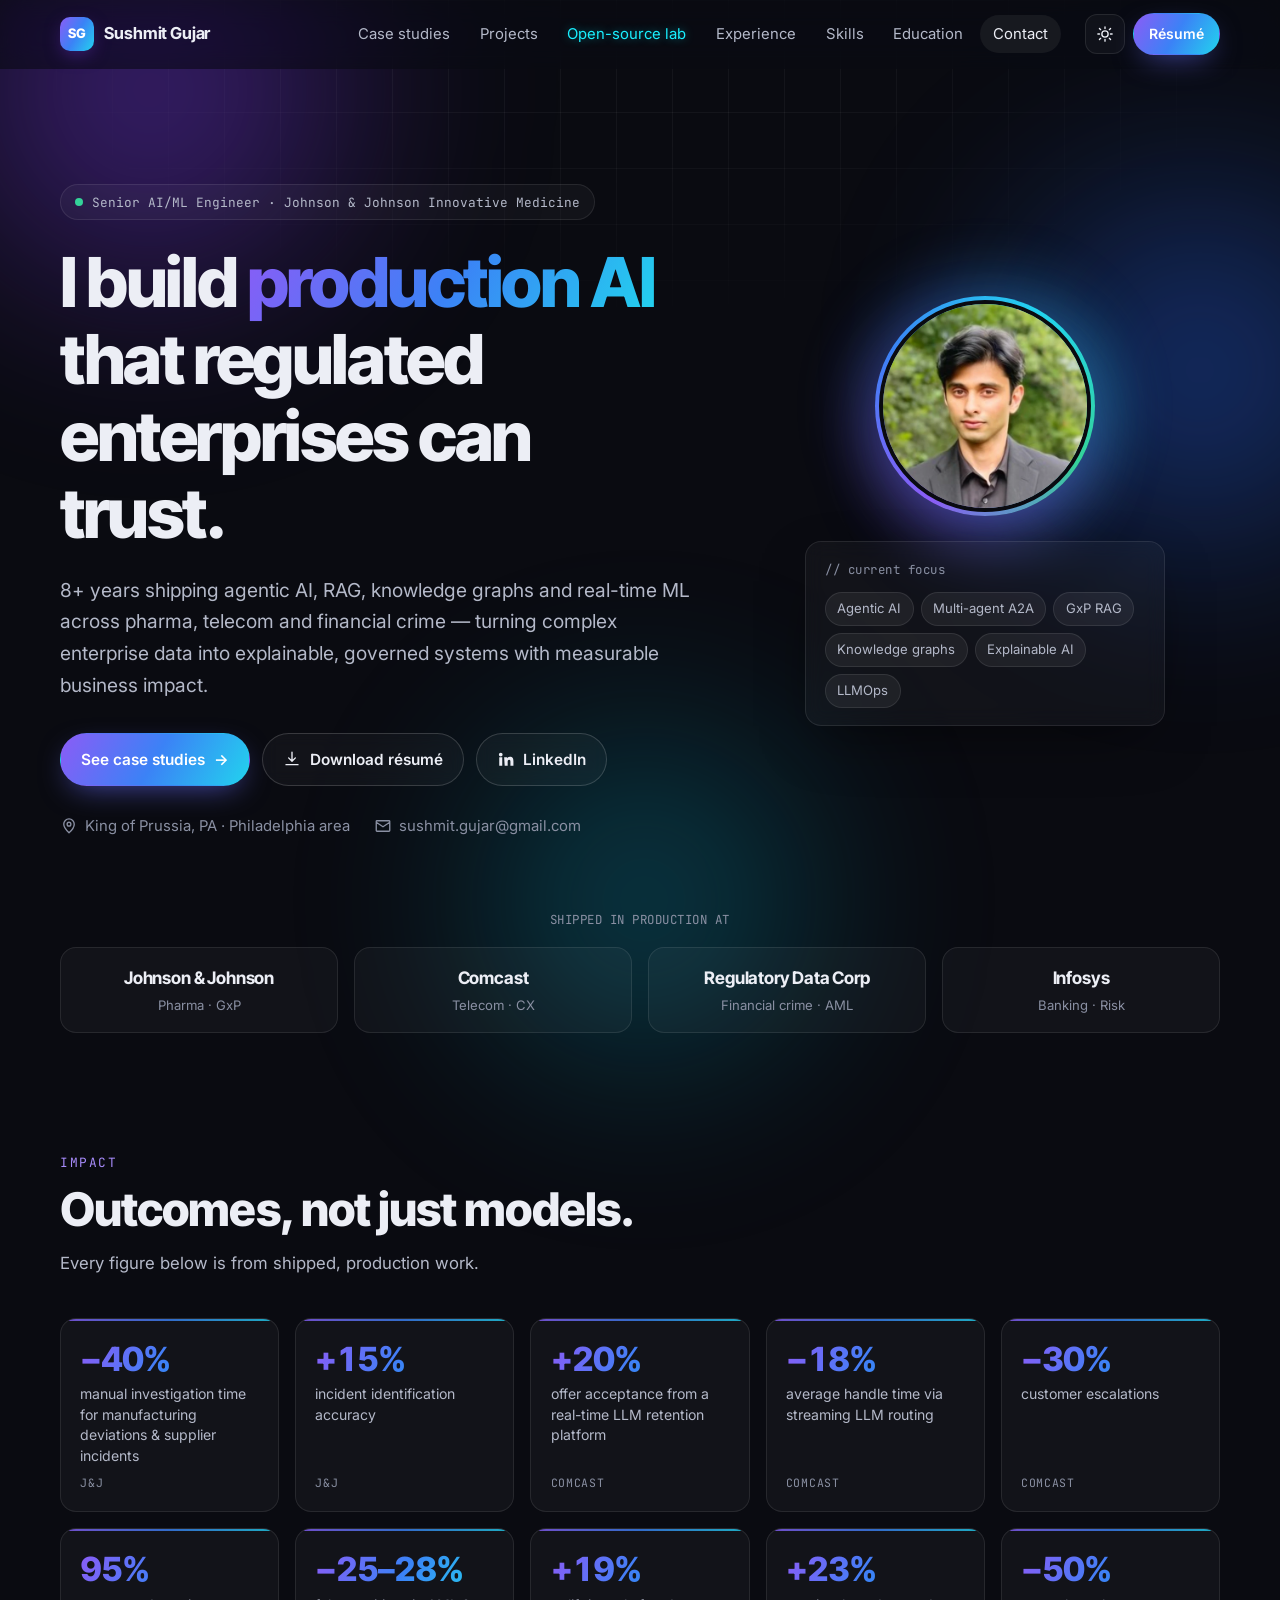
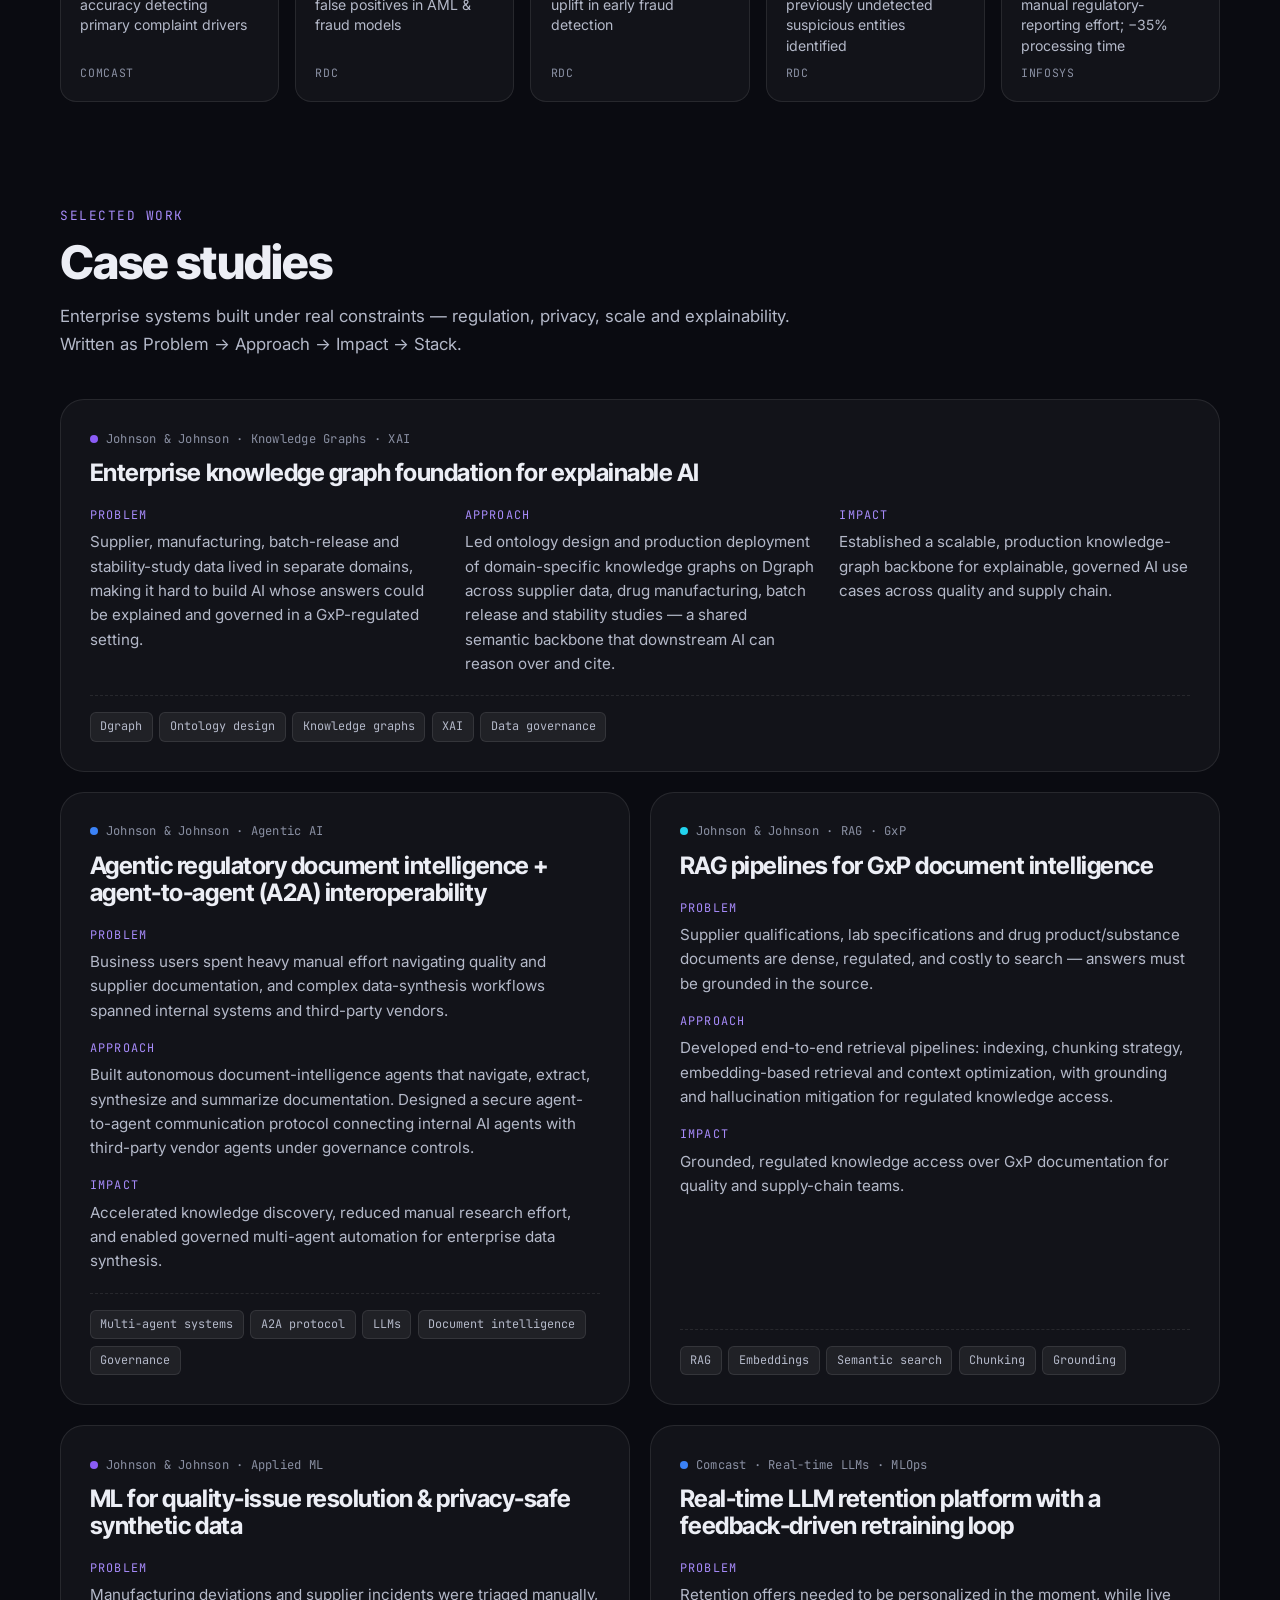
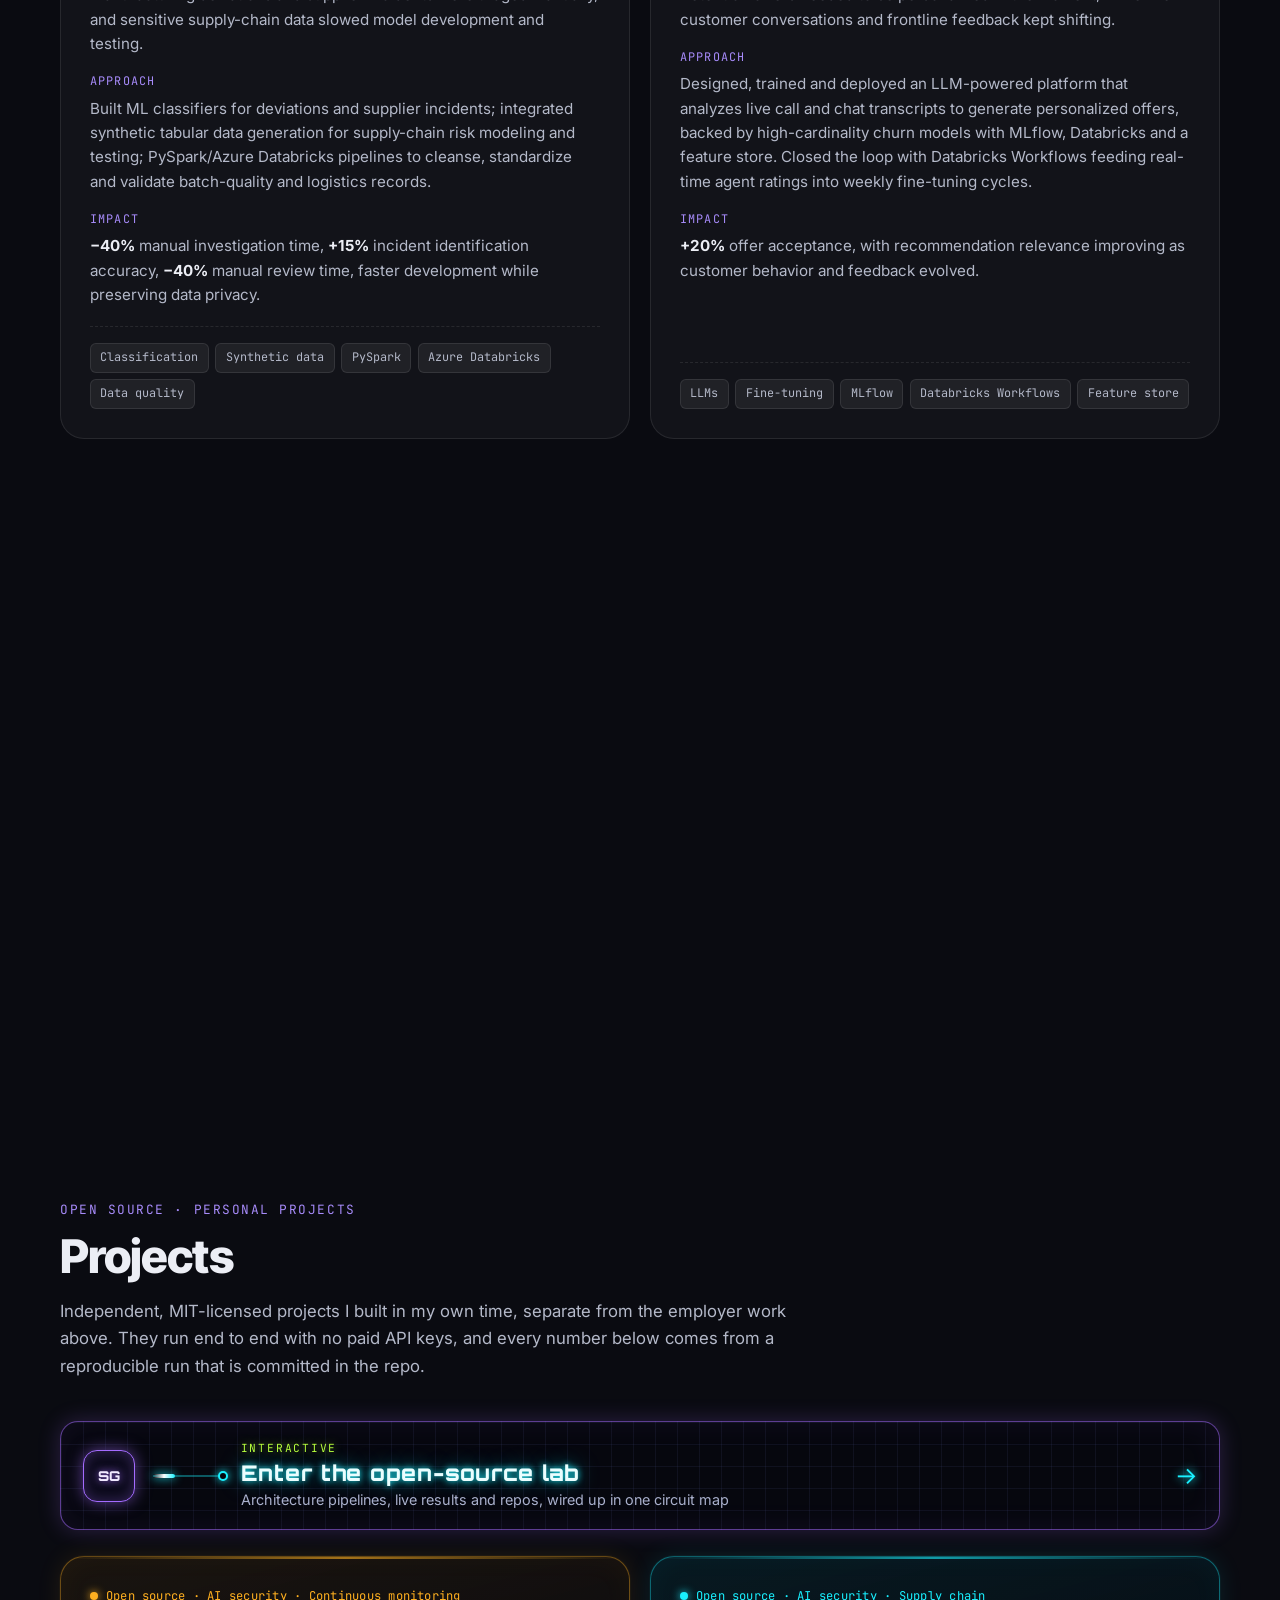
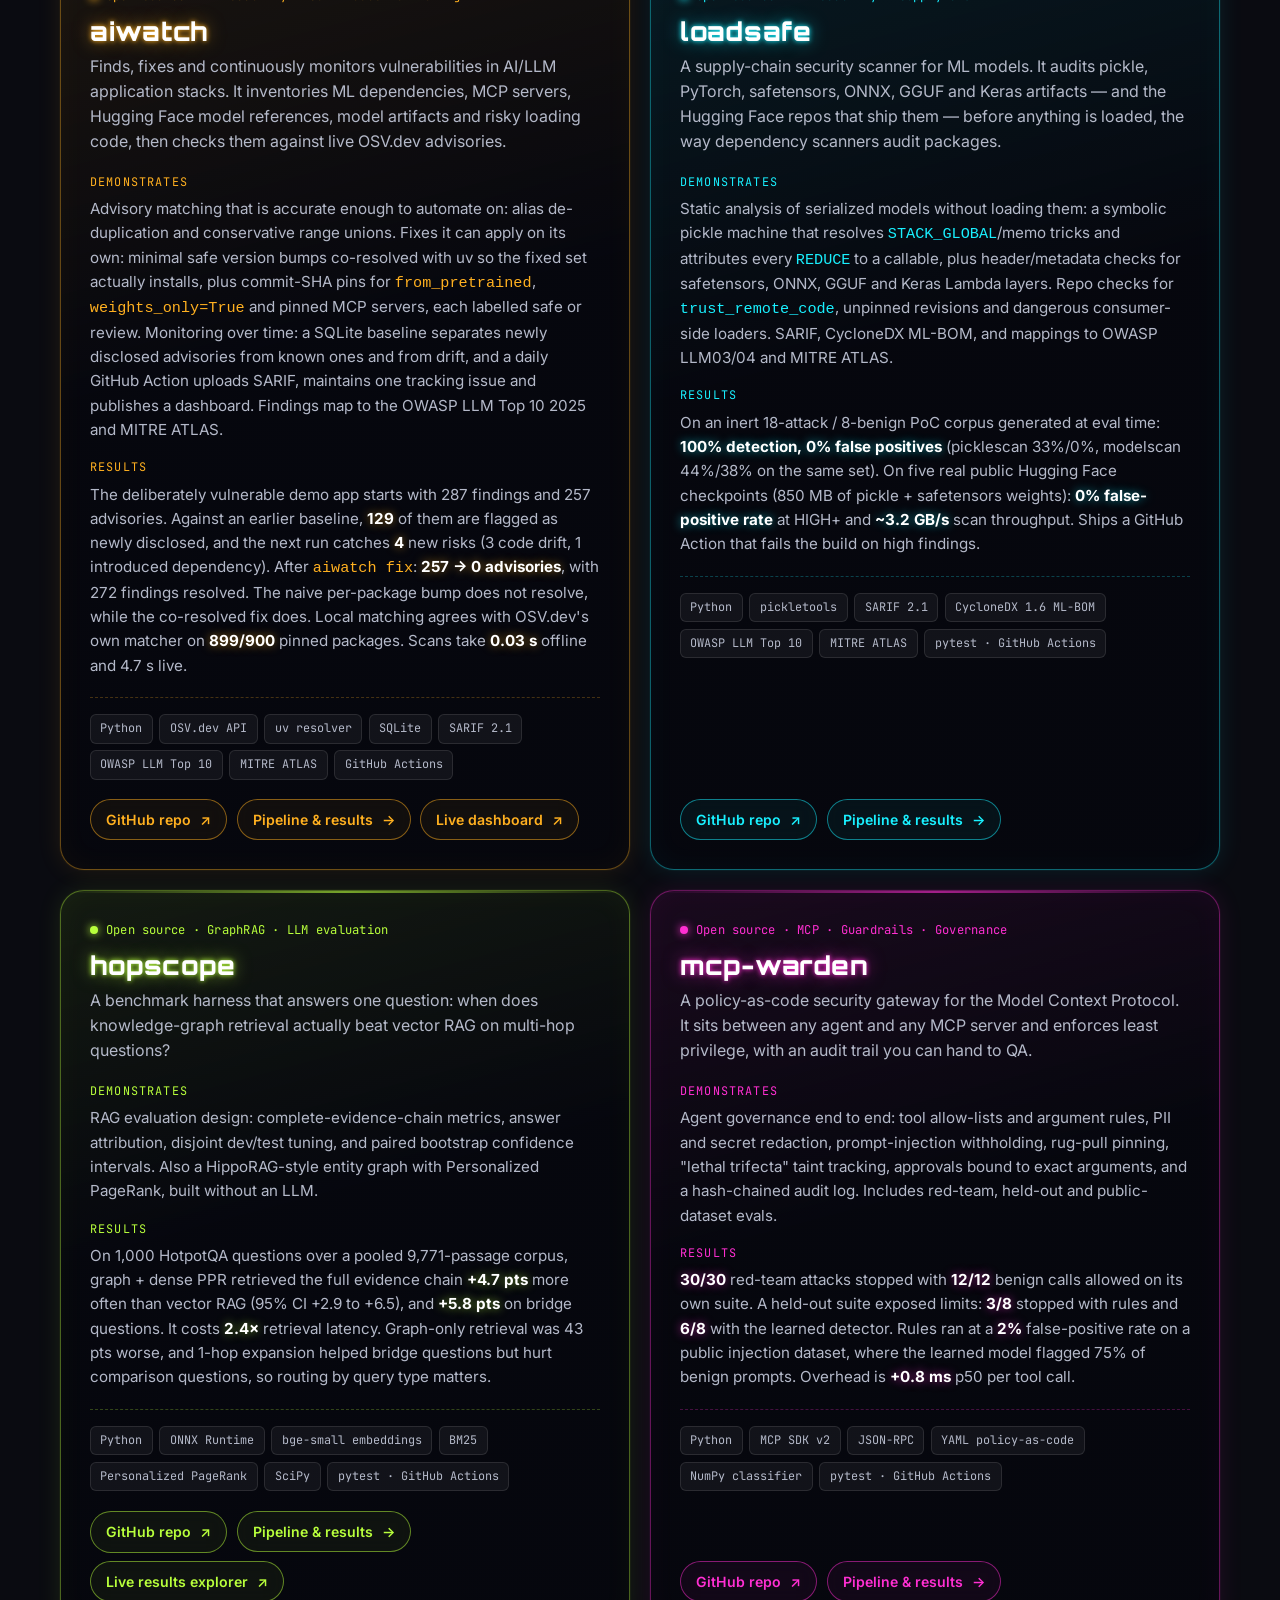
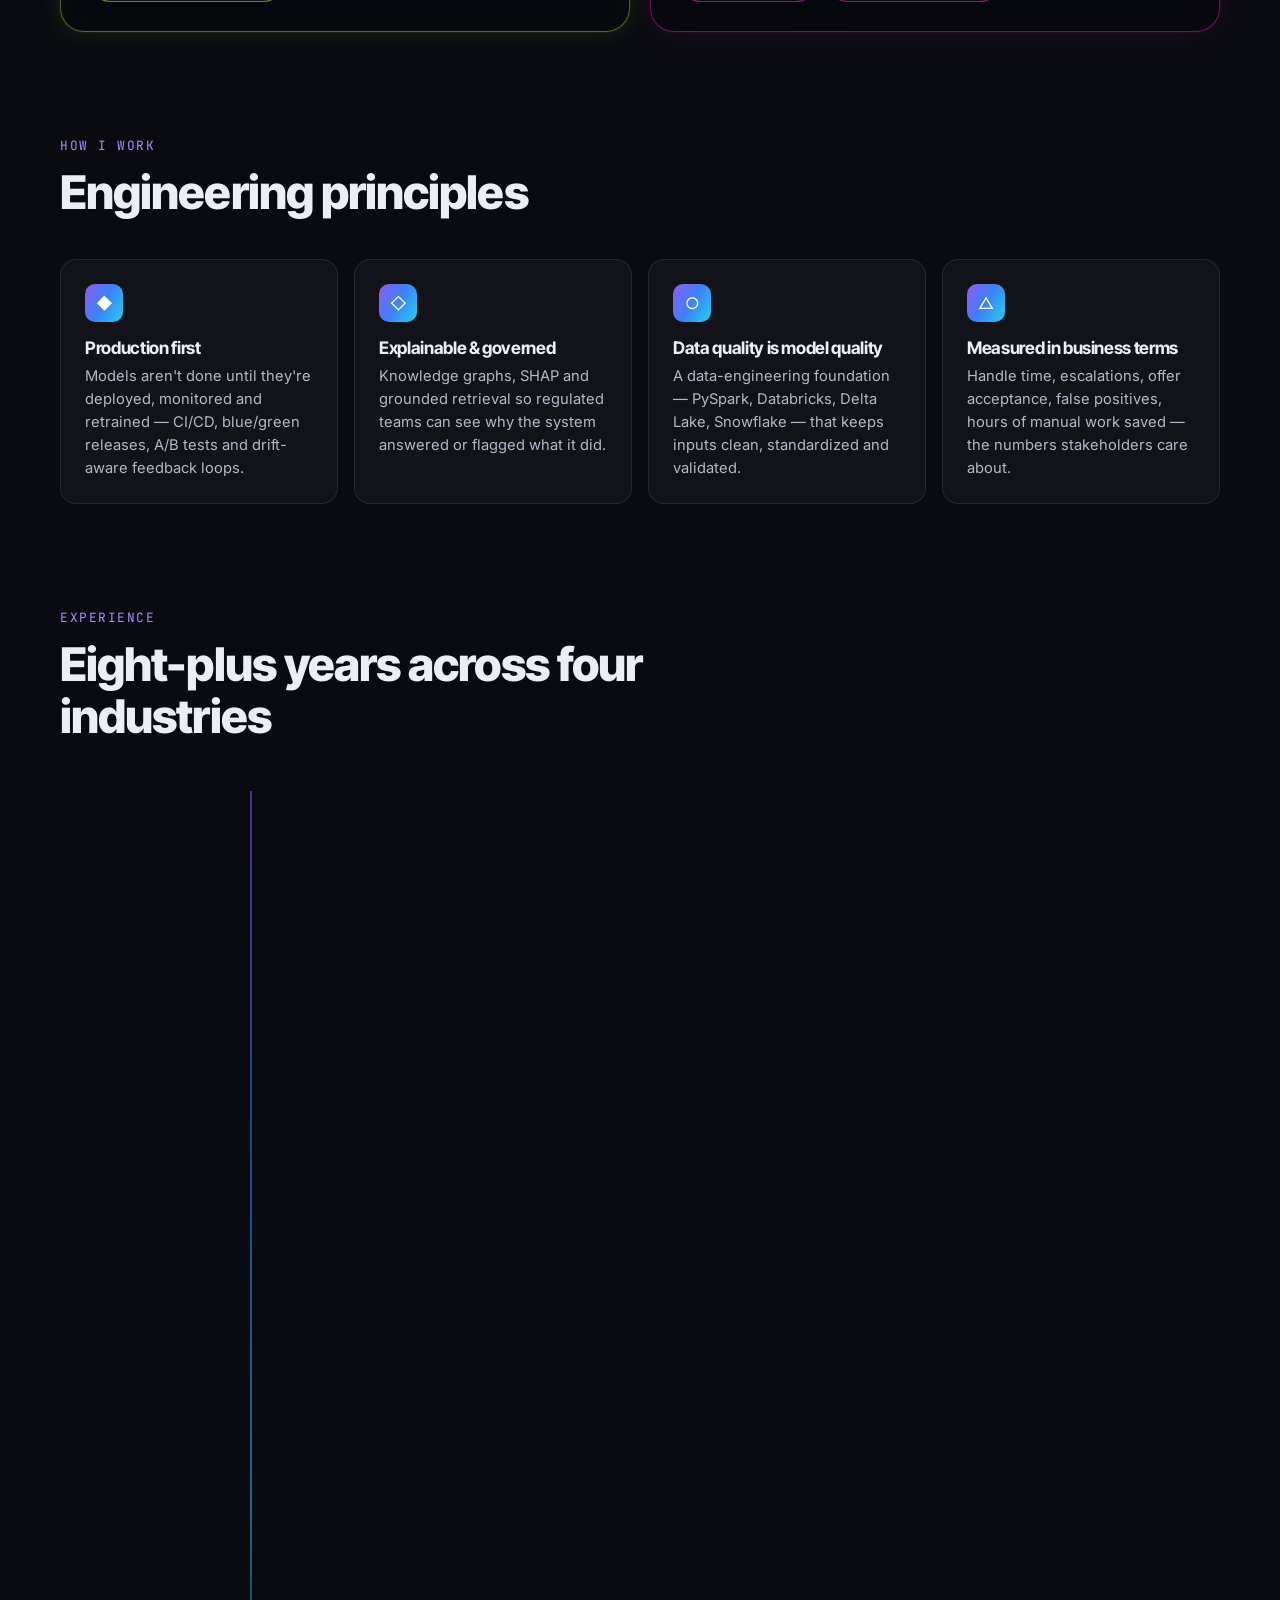
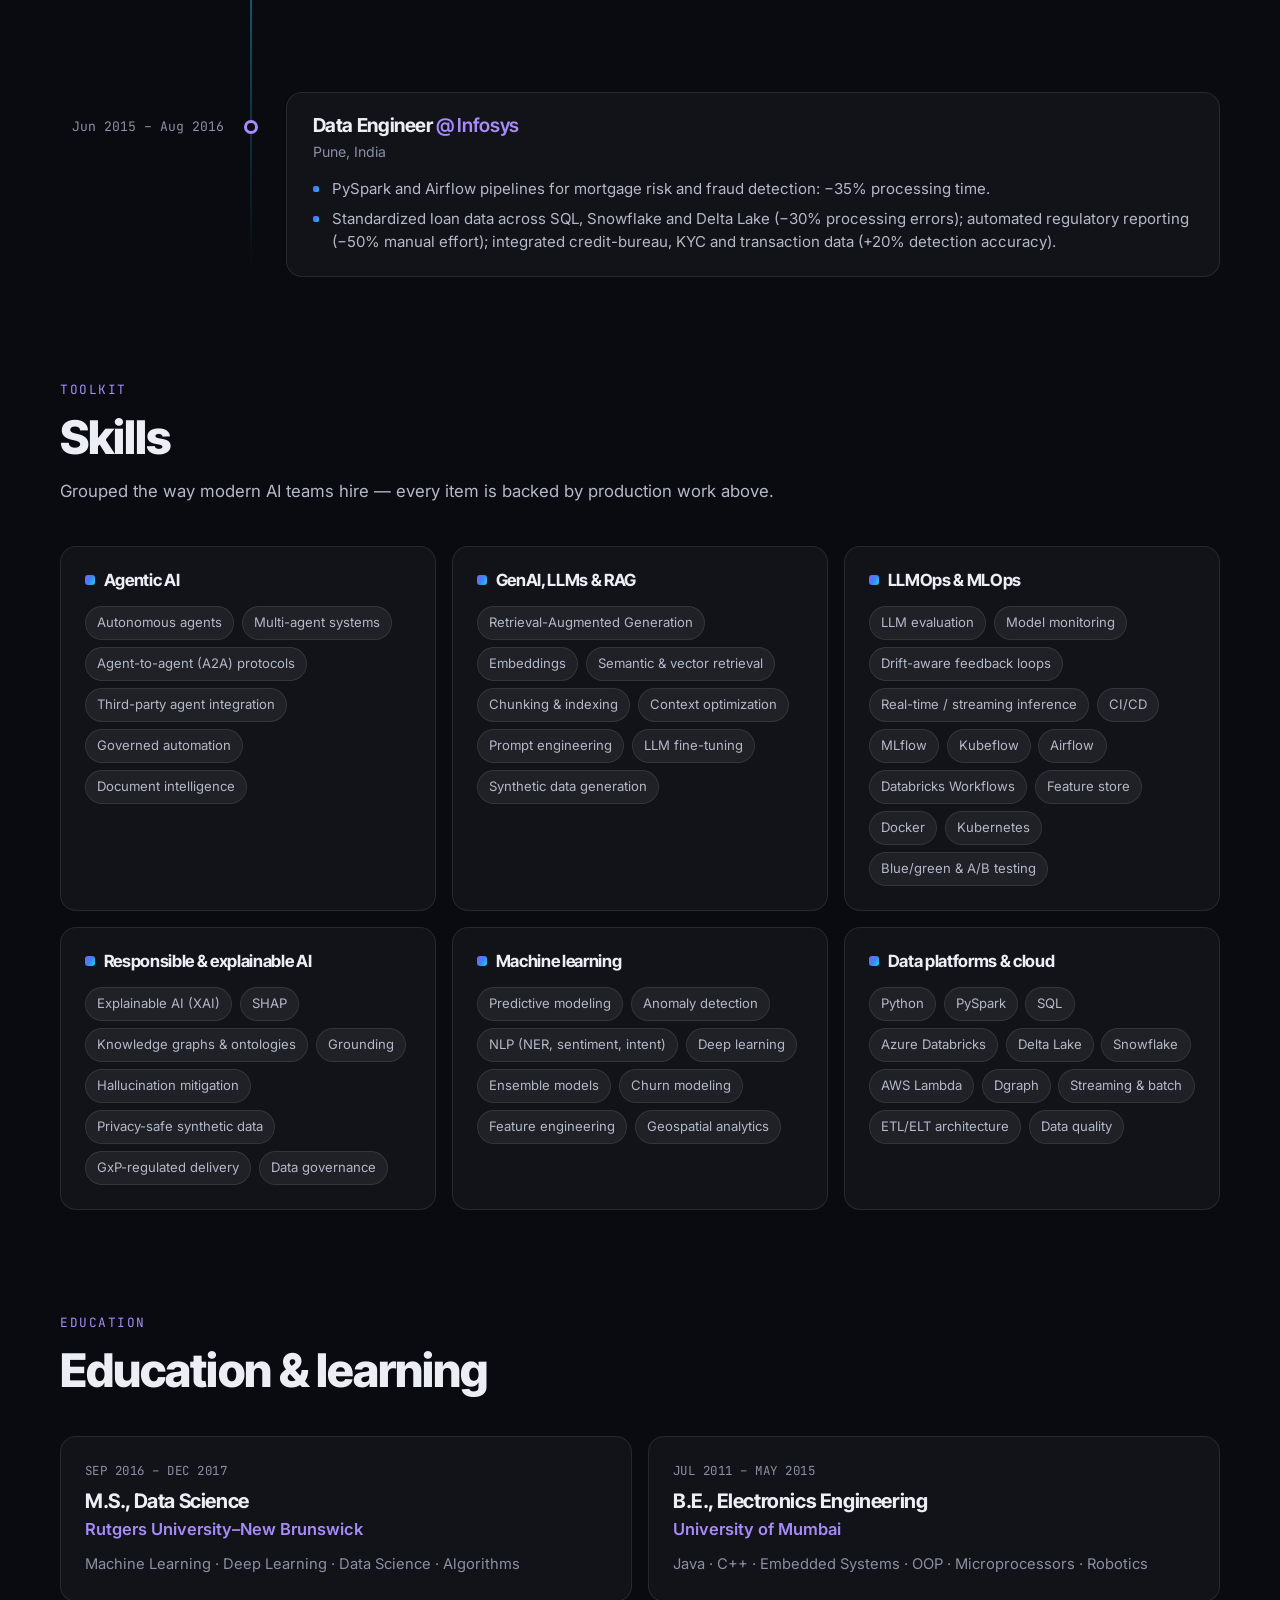
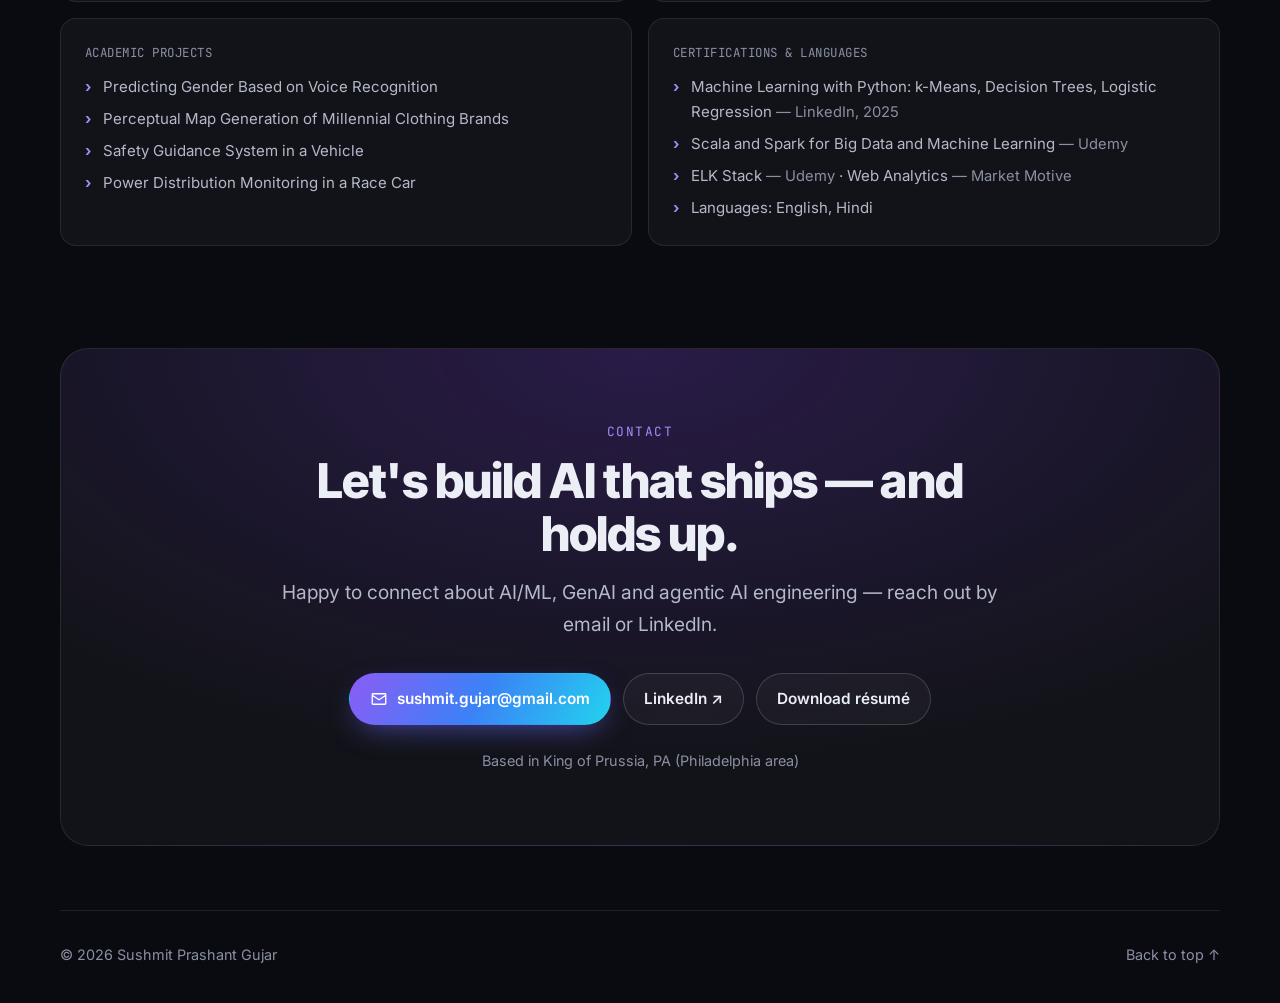
==== index.html @ 98d87925 "Add aiwatch to projects and the open-source lab (amber)" ====
<!doctype html>
<html lang="en" data-theme="dark">
<head>
  <meta charset="utf-8">
  <meta name="viewport" content="width=device-width, initial-scale=1">
  <title>Sushmit Gujar — Senior AI/ML Engineer · Agentic AI, RAG &amp; Knowledge Graphs</title>
  <meta name="description" content="Sushmit Prashant Gujar is a Senior AI/ML Engineer with 8+ years building production agentic AI, RAG, knowledge graphs, real-time LLM inference and MLOps across pharma (J&amp;J), telecom (Comcast) and financial crime.">
  <meta name="author" content="Sushmit Prashant Gujar">
  <meta name="keywords" content="AI Engineer, ML Engineer, Senior AI/ML Engineer, Agentic AI, multi-agent systems, RAG, LLMOps, MLOps, knowledge graph, explainable AI, GxP, Databricks, PySpark, Philadelphia">
  <meta name="theme-color" content="#0a0b11" media="(prefers-color-scheme: dark)">
  <meta name="theme-color" content="#f7f7fb" media="(prefers-color-scheme: light)">
  <meta name="color-scheme" content="dark light">

  <!-- Open Graph / Twitter (for absolute URLs, replace relative paths with your GitHub Pages URL once live) -->
  <meta property="og:type" content="profile">
  <meta property="og:url" content="https://sushmit-gujar.github.io/">
  <link rel="canonical" href="https://sushmit-gujar.github.io/">
  <meta property="og:title" content="Sushmit Gujar — Senior AI/ML Engineer">
  <meta property="og:description" content="Production agentic AI, RAG, knowledge graphs and real-time ML for regulated enterprises. 8+ years across J&amp;J, Comcast and financial crime.">
  <meta property="og:image" content="https://sushmit-gujar.github.io/assets/og.png">
  <meta property="og:image:width" content="1200">
  <meta property="og:image:height" content="630">
  <meta property="og:image:alt" content="Sushmit Gujar, Senior AI/ML Engineer">
  <meta property="profile:first_name" content="Sushmit">
  <meta property="profile:last_name" content="Gujar">
  <meta name="twitter:card" content="summary_large_image">
  <meta name="twitter:title" content="Sushmit Gujar — Senior AI/ML Engineer">
  <meta name="twitter:description" content="Production agentic AI, RAG, knowledge graphs and real-time ML for regulated enterprises.">
  <meta name="twitter:image" content="https://sushmit-gujar.github.io/assets/og.png">

  <link rel="icon" href="assets/favicon.svg" type="image/svg+xml">
  <link rel="icon" href="favicon.ico" sizes="32x32">
  <link rel="apple-touch-icon" href="assets/icon-180.png">
  <link rel="manifest" href="site.webmanifest">

  <link rel="preconnect" href="https://fonts.googleapis.com">
  <link rel="preconnect" href="https://fonts.gstatic.com" crossorigin>
  <link href="https://fonts.googleapis.com/css2?family=Inter:wght@400;500;600;700&family=Inter+Tight:wght@600;700;800&family=JetBrains+Mono:wght@400;500&family=Orbitron:wght@800&display=swap" rel="stylesheet">
  <link rel="preload" as="image" href="assets/sushmit-480.webp" type="image/webp">
  <link rel="stylesheet" href="styles.css">

  <script>
    // Set theme before paint to avoid flash
    (function () {
      try {
        var t = localStorage.getItem('theme');
        if (t === 'light' || t === 'dark') document.documentElement.setAttribute('data-theme', t);
      } catch (e) {}
    })();
  </script>

  <script type="application/ld+json">
  {
    "@context": "https://schema.org",
    "@type": "Person",
    "name": "Sushmit Prashant Gujar",
    "alternateName": "Sushmit Gujar",
    "jobTitle": "Senior AI/ML Engineer",
    "description": "Senior AI/ML Engineer with 8+ years building production machine learning, generative AI, RAG, agentic AI and data engineering solutions across healthcare, telecom, financial crime and regulated enterprise environments.",
    "image": "https://sushmit-gujar.github.io/assets/sushmit-480.jpg", "url": "https://sushmit-gujar.github.io/",
    "email": "mailto:sushmit.gujar@gmail.com",
    "address": { "@type": "PostalAddress", "addressLocality": "King of Prussia", "addressRegion": "PA", "addressCountry": "US" },
    "worksFor": { "@type": "Organization", "name": "Johnson & Johnson Innovative Medicine" },
    "alumniOf": [
      { "@type": "CollegeOrUniversity", "name": "Rutgers University–New Brunswick" },
      { "@type": "CollegeOrUniversity", "name": "University of Mumbai" }
    ],
    "knowsLanguage": ["English", "Hindi"],
    "knowsAbout": ["Agentic AI", "Multi-agent systems", "Retrieval-Augmented Generation", "Large language models", "Knowledge graphs", "Explainable AI", "MLOps", "Anomaly detection", "Natural language processing", "PySpark", "Azure Databricks"],
    "sameAs": ["https://www.linkedin.com/in/sushmitt/"]
  }
  </script>
</head>
<body>
  <a class="skip-link" href="#main">Skip to content</a>

  <div class="bg-mesh" aria-hidden="true">
    <span class="blob b1"></span><span class="blob b2"></span><span class="blob b3"></span>
    <span class="grid-overlay"></span>
  </div>

  <header class="nav" id="top">
    <div class="nav-inner container">
      <a class="brand" href="#top" aria-label="Sushmit Gujar, back to top">
        <span class="brand-mark" aria-hidden="true">SG</span>
        <span class="brand-name">Sushmit Gujar</span>
      </a>
      <nav aria-label="Primary">
        <ul class="nav-links" id="nav-links">
          <li><a href="#work">Case studies</a></li>
          <li><a href="#projects">Projects</a></li>
          <li><a href="projects/" class="nav-lab"><span class="lab-dot" aria-hidden="true"></span>Open-source lab</a></li>
          <li><a href="#experience">Experience</a></li>
          <li><a href="#skills">Skills</a></li>
          <li><a href="#education">Education</a></li>
          <li><a href="#contact">Contact</a></li>
        </ul>
      </nav>
      <div class="nav-actions">
        <button class="icon-btn theme-toggle" type="button" aria-label="Switch to light theme" title="Toggle theme">
          <svg class="i-sun" viewBox="0 0 24 24" aria-hidden="true"><circle cx="12" cy="12" r="4.2"/><path d="M12 2.5v2.2M12 19.3v2.2M4.6 4.6l1.6 1.6M17.8 17.8l1.6 1.6M2.5 12h2.2M19.3 12h2.2M4.6 19.4l1.6-1.6M17.8 6.2l1.6-1.6"/></svg>
          <svg class="i-moon" viewBox="0 0 24 24" aria-hidden="true"><path d="M20.5 14.2A8.5 8.5 0 0 1 9.8 3.5a8.5 8.5 0 1 0 10.7 10.7z"/></svg>
        </button>
        <a class="btn btn-sm btn-primary nav-cta" href="Sushmit-Gujar-Resume.pdf" download>Résumé</a>
        <button class="icon-btn menu-toggle" type="button" aria-label="Open menu" aria-expanded="false" aria-controls="nav-links">
          <svg viewBox="0 0 24 24" aria-hidden="true"><path d="M4 7h16M4 12h16M4 17h16"/></svg>
        </button>
      </div>
    </div>
  </header>

  <main id="main">
    <!-- HERO -->
    <section class="hero container" aria-labelledby="hero-title">
      <div class="hero-copy">
        <p class="eyebrow reveal"><span class="pulse" aria-hidden="true"></span>Senior AI/ML Engineer · Johnson &amp; Johnson Innovative Medicine</p>
        <h1 id="hero-title" class="reveal">I build <span class="grad-text">production AI</span> that regulated enterprises can trust.</h1>
        <p class="lede reveal">8+ years shipping agentic AI, RAG, knowledge graphs and real-time ML across pharma, telecom and financial crime — turning complex enterprise data into explainable, governed systems with measurable business impact.</p>
        <div class="hero-ctas reveal">
          <a class="btn btn-primary" href="#work">See case studies <span aria-hidden="true">→</span></a>
          <a class="btn btn-ghost" href="Sushmit-Gujar-Resume.pdf" download>
            <svg viewBox="0 0 24 24" aria-hidden="true"><path d="M12 3v12m0 0-4.5-4.5M12 15l4.5-4.5M4 19.5h16"/></svg>
            Download résumé
          </a>
          <a class="btn btn-ghost" href="https://www.linkedin.com/in/sushmitt/" target="_blank" rel="noopener">
            <svg viewBox="0 0 24 24" aria-hidden="true" class="fill"><path d="M4.98 3.5a2.5 2.5 0 1 1 0 5 2.5 2.5 0 0 1 0-5zM3 9.5h4V21H3zM9.5 9.5h3.8v1.6h.06c.53-1 1.83-2.06 3.77-2.06 4.03 0 4.77 2.65 4.77 6.1V21h-4v-5.1c0-1.22-.02-2.8-1.7-2.8-1.71 0-1.97 1.33-1.97 2.7V21h-4z"/></svg>
            LinkedIn
          </a>
        </div>
        <ul class="hero-meta reveal" aria-label="Quick facts">
          <li><svg viewBox="0 0 24 24" aria-hidden="true"><path d="M12 21s-7-6.2-7-11.5a7 7 0 0 1 14 0C19 14.8 12 21 12 21z"/><circle cx="12" cy="9.5" r="2.5"/></svg>King of Prussia, PA · Philadelphia area</li>
          <li><svg viewBox="0 0 24 24" aria-hidden="true"><path d="M3 7l9 6 9-6M4 5h16a1 1 0 0 1 1 1v12a1 1 0 0 1-1 1H4a1 1 0 0 1-1-1V6a1 1 0 0 1 1-1z"/></svg><a href="mailto:sushmit.gujar@gmail.com">sushmit.gujar@gmail.com</a></li>
        </ul>
      </div>

      <div class="hero-visual reveal">
        <div class="portrait">
          <picture>
            <source srcset="assets/sushmit-480.webp" type="image/webp">
            <img src="assets/sushmit-480.jpg" width="220" height="220" alt="Portrait of Sushmit Gujar, smiling slightly, wearing a charcoal blazer against a green, leafy background" fetchpriority="high">
          </picture>
        </div>
        <div class="stack-card" aria-label="Current focus areas">
          <p class="mono label">// current focus</p>
          <ul class="chips">
            <li>Agentic AI</li><li>Multi-agent A2A</li><li>GxP RAG</li><li>Knowledge graphs</li><li>Explainable AI</li><li>LLMOps</li>
          </ul>
        </div>
      </div>
    </section>

    <!-- LOGOS / DOMAINS -->
    <section class="domains container reveal" aria-label="Industries and employers">
      <p class="mono label">Shipped in production at</p>
      <ul class="logo-row">
        <li><strong>Johnson &amp; Johnson</strong><span>Pharma · GxP</span></li>
        <li><strong>Comcast</strong><span>Telecom · CX</span></li>
        <li><strong>Regulatory Data Corp</strong><span>Financial crime · AML</span></li>
        <li><strong>Infosys</strong><span>Banking · Risk</span></li>
      </ul>
    </section>

    <!-- IMPACT METRICS -->
    <section class="impact container" aria-labelledby="impact-title">
      <div class="section-head reveal">
        <p class="kicker">Impact</p>
        <h2 id="impact-title">Outcomes, not just models.</h2>
        <p class="section-sub">Every figure below is from shipped, production work.</p>
      </div>
      <ul class="metrics">
        <li class="metric reveal"><span class="num" data-count="40" data-prefix="−" data-suffix="%">−40%</span><span class="desc">manual investigation time for manufacturing deviations &amp; supplier incidents</span><span class="org">J&amp;J</span></li>
        <li class="metric reveal"><span class="num" data-count="15" data-prefix="+" data-suffix="%">+15%</span><span class="desc">incident identification accuracy</span><span class="org">J&amp;J</span></li>
        <li class="metric reveal"><span class="num" data-count="20" data-prefix="+" data-suffix="%">+20%</span><span class="desc">offer acceptance from a real-time LLM retention platform</span><span class="org">Comcast</span></li>
        <li class="metric reveal"><span class="num" data-count="18" data-prefix="−" data-suffix="%">−18%</span><span class="desc">average handle time via streaming LLM routing</span><span class="org">Comcast</span></li>
        <li class="metric reveal"><span class="num" data-count="30" data-prefix="−" data-suffix="%">−30%</span><span class="desc">customer escalations</span><span class="org">Comcast</span></li>
        <li class="metric reveal"><span class="num" data-count="95" data-suffix="%">95%</span><span class="desc">accuracy detecting primary complaint drivers</span><span class="org">Comcast</span></li>
        <li class="metric reveal"><span class="num">−25–28%</span><span class="desc">false positives in AML &amp; fraud models</span><span class="org">RDC</span></li>
        <li class="metric reveal"><span class="num" data-count="19" data-prefix="+" data-suffix="%">+19%</span><span class="desc">uplift in early fraud detection</span><span class="org">RDC</span></li>
        <li class="metric reveal"><span class="num" data-count="23" data-prefix="+" data-suffix="%">+23%</span><span class="desc">previously undetected suspicious entities identified</span><span class="org">RDC</span></li>
        <li class="metric reveal"><span class="num" data-count="50" data-prefix="−" data-suffix="%">−50%</span><span class="desc">manual regulatory-reporting effort; −35% processing time</span><span class="org">Infosys</span></li>
      </ul>
    </section>

    <!-- CASE STUDIES -->
    <section class="work container" id="work" aria-labelledby="work-title">
      <div class="section-head reveal">
        <p class="kicker">Selected work</p>
        <h2 id="work-title">Case studies</h2>
        <p class="section-sub">Enterprise systems built under real constraints — regulation, privacy, scale and explainability. Written as Problem → Approach → Impact → Stack.</p>
      </div>

      <div class="cases">
        <article class="case reveal featured" aria-labelledby="c1">
          <header>
            <p class="case-tag"><span class="dot d1"></span>Johnson &amp; Johnson · Knowledge Graphs · XAI</p>
            <h3 id="c1">Enterprise knowledge graph foundation for explainable AI</h3>
          </header>
          <dl>
            <div><dt>Problem</dt><dd>Supplier, manufacturing, batch-release and stability-study data lived in separate domains, making it hard to build AI whose answers could be explained and governed in a GxP-regulated setting.</dd></div>
            <div><dt>Approach</dt><dd>Led ontology design and production deployment of domain-specific knowledge graphs on Dgraph across supplier data, drug manufacturing, batch release and stability studies — a shared semantic backbone that downstream AI can reason over and cite.</dd></div>
            <div><dt>Impact</dt><dd>Established a scalable, production knowledge-graph backbone for explainable, governed AI use cases across quality and supply chain.</dd></div>
          </dl>
          <ul class="stack" aria-label="Stack"><li>Dgraph</li><li>Ontology design</li><li>Knowledge graphs</li><li>XAI</li><li>Data governance</li></ul>
        </article>

        <article class="case reveal" aria-labelledby="c2">
          <header>
            <p class="case-tag"><span class="dot d2"></span>Johnson &amp; Johnson · Agentic AI</p>
            <h3 id="c2">Agentic regulatory document intelligence + agent-to-agent (A2A) interoperability</h3>
          </header>
          <dl>
            <div><dt>Problem</dt><dd>Business users spent heavy manual effort navigating quality and supplier documentation, and complex data-synthesis workflows spanned internal systems and third-party vendors.</dd></div>
            <div><dt>Approach</dt><dd>Built autonomous document-intelligence agents that navigate, extract, synthesize and summarize documentation. Designed a secure agent-to-agent communication protocol connecting internal AI agents with third-party vendor agents under governance controls.</dd></div>
            <div><dt>Impact</dt><dd>Accelerated knowledge discovery, reduced manual research effort, and enabled governed multi-agent automation for enterprise data synthesis.</dd></div>
          </dl>
          <ul class="stack" aria-label="Stack"><li>Multi-agent systems</li><li>A2A protocol</li><li>LLMs</li><li>Document intelligence</li><li>Governance</li></ul>
        </article>

        <article class="case reveal" aria-labelledby="c3">
          <header>
            <p class="case-tag"><span class="dot d3"></span>Johnson &amp; Johnson · RAG · GxP</p>
            <h3 id="c3">RAG pipelines for GxP document intelligence</h3>
          </header>
          <dl>
            <div><dt>Problem</dt><dd>Supplier qualifications, lab specifications and drug product/substance documents are dense, regulated, and costly to search — answers must be grounded in the source.</dd></div>
            <div><dt>Approach</dt><dd>Developed end-to-end retrieval pipelines: indexing, chunking strategy, embedding-based retrieval and context optimization, with grounding and hallucination mitigation for regulated knowledge access.</dd></div>
            <div><dt>Impact</dt><dd>Grounded, regulated knowledge access over GxP documentation for quality and supply-chain teams.</dd></div>
          </dl>
          <ul class="stack" aria-label="Stack"><li>RAG</li><li>Embeddings</li><li>Semantic search</li><li>Chunking</li><li>Grounding</li></ul>
        </article>

        <article class="case reveal" aria-labelledby="c4">
          <header>
            <p class="case-tag"><span class="dot d1"></span>Johnson &amp; Johnson · Applied ML</p>
            <h3 id="c4">ML for quality-issue resolution &amp; privacy-safe synthetic data</h3>
          </header>
          <dl>
            <div><dt>Problem</dt><dd>Manufacturing deviations and supplier incidents were triaged manually, and sensitive supply-chain data slowed model development and testing.</dd></div>
            <div><dt>Approach</dt><dd>Built ML classifiers for deviations and supplier incidents; integrated synthetic tabular data generation for supply-chain risk modeling and testing; PySpark/Azure Databricks pipelines to cleanse, standardize and validate batch-quality and logistics records.</dd></div>
            <div><dt>Impact</dt><dd><strong>−40%</strong> manual investigation time, <strong>+15%</strong> incident identification accuracy, <strong>−40%</strong> manual review time, faster development while preserving data privacy.</dd></div>
          </dl>
          <ul class="stack" aria-label="Stack"><li>Classification</li><li>Synthetic data</li><li>PySpark</li><li>Azure Databricks</li><li>Data quality</li></ul>
        </article>

        <article class="case reveal" aria-labelledby="c5">
          <header>
            <p class="case-tag"><span class="dot d2"></span>Comcast · Real-time LLMs · MLOps</p>
            <h3 id="c5">Real-time LLM retention platform with a feedback-driven retraining loop</h3>
          </header>
          <dl>
            <div><dt>Problem</dt><dd>Retention offers needed to be personalized in the moment, while live customer conversations and frontline feedback kept shifting.</dd></div>
            <div><dt>Approach</dt><dd>Designed, trained and deployed an LLM-powered platform that analyzes live call and chat transcripts to generate personalized offers, backed by high-cardinality churn models with MLflow, Databricks and a feature store. Closed the loop with Databricks Workflows feeding real-time agent ratings into weekly fine-tuning cycles.</dd></div>
            <div><dt>Impact</dt><dd><strong>+20%</strong> offer acceptance, with recommendation relevance improving as customer behavior and feedback evolved.</dd></div>
          </dl>
          <ul class="stack" aria-label="Stack"><li>LLMs</li><li>Fine-tuning</li><li>MLflow</li><li>Databricks Workflows</li><li>Feature store</li></ul>
        </article>

        <article class="case reveal" aria-labelledby="c6">
          <header>
            <p class="case-tag"><span class="dot d3"></span>Comcast · Streaming inference</p>
            <h3 id="c6">Streaming LLM inference for proactive routing &amp; root-cause classification</h3>
          </header>
          <dl>
            <div><dt>Problem</dt><dd>Escalations and long handle times came from signals in call and chat telemetry that weren't acted on in time.</dd></div>
            <div><dt>Approach</dt><dd>Architected streaming ML pipelines that turn sentiment, intent and escalation signals into near-real-time routing decisions. Productionized CI/CD for sentiment and complaint-categorization models (automated labeling, retraining, deployment), shipped on Docker/Kubernetes with blue/green releases, A/B testing and monitoring.</dd></div>
            <div><dt>Impact</dt><dd><strong>−18%</strong> average handle time, <strong>−30%</strong> escalations, <strong>95%</strong> accuracy in primary complaint-driver detection.</dd></div>
          </dl>
          <ul class="stack" aria-label="Stack"><li>Streaming pipelines</li><li>NLP</li><li>CI/CD</li><li>Kubernetes</li><li>A/B testing</li></ul>
        </article>

        <article class="case reveal" aria-labelledby="c7">
          <header>
            <p class="case-tag"><span class="dot d1"></span>Regulatory Data Corp · Financial crime · Explainability</p>
            <h3 id="c7">AML anomaly detection &amp; explainable fraud models with SHAP</h3>
          </header>
          <dl>
            <div><dt>Problem</dt><dd>Fraud and compliance teams were buried in false positives from high-velocity transaction streams, and regulators require transparency into why activity is flagged.</dd></div>
            <div><dt>Approach</dt><dd>Real-time pipelines in Python, PySpark and AWS Lambda; unsupervised AML risk scoring with Delta Lake and Kubeflow Pipelines for automated retraining; Dockerized ensemble fraud models with CI/CD and SHAP-based interpretability; deep-learning NER and sequence classification on unstructured transaction descriptions.</dd></div>
            <div><dt>Impact</dt><dd><strong>−25%</strong> false positives (AML scoring), <strong>−28%</strong> false positives and <strong>+19%</strong> early fraud detection (ensembles), <strong>+23%</strong> previously undetected suspicious entities identified.</dd></div>
          </dl>
          <ul class="stack" aria-label="Stack"><li>Anomaly detection</li><li>SHAP</li><li>Kubeflow</li><li>AWS Lambda</li><li>Delta Lake</li><li>NER</li></ul>
        </article>
      </div>
    </section>

    <!-- OPEN-SOURCE PROJECTS -->
    <section class="projects container" id="projects" aria-labelledby="projects-title">
      <div class="section-head reveal">
        <p class="kicker">Open source · personal projects</p>
        <h2 id="projects-title">Projects</h2>
        <p class="section-sub">Independent, MIT-licensed projects I built in my own time, separate from the employer work above. They run end to end with no paid API keys, and every number below comes from a reproducible run that is committed in the repo.</p>
      </div>

      <a class="lab-cta reveal" href="projects/">
        <span class="lab-cta-core" aria-hidden="true">SG</span>
        <span class="lab-cta-wire" aria-hidden="true"><i></i></span>
        <span class="lab-cta-text"><span class="lab-cta-k">Interactive</span><strong>Enter the open-source lab</strong><span class="lab-cta-sub">Architecture pipelines, live results and repos, wired up in one circuit map</span></span>
        <span class="lab-cta-go" aria-hidden="true">→</span>
      </a>

      <div class="cases projs">
        <article class="case proj reveal" data-neon="amber" aria-labelledby="p0">
          <header>
            <p class="case-tag"><span class="dot d1"></span>Open source · AI security · Continuous monitoring</p>
            <h3 id="p0">aiwatch</h3>
            <p class="proj-pitch">Finds, fixes and continuously monitors vulnerabilities in AI/LLM application stacks. It inventories ML dependencies, MCP servers, Hugging Face model references, model artifacts and risky loading code, then checks them against live OSV.dev advisories.</p>
          </header>
          <dl>
            <div><dt>Demonstrates</dt><dd>Advisory matching that is accurate enough to automate on: alias de-duplication and conservative range unions. Fixes it can apply on its own: minimal safe version bumps co-resolved with uv so the fixed set actually installs, plus commit-SHA pins for <code>from_pretrained</code>, <code>weights_only=True</code> and pinned MCP servers, each labelled safe or review. Monitoring over time: a SQLite baseline separates newly disclosed advisories from known ones and from drift, and a daily GitHub Action uploads SARIF, maintains one tracking issue and publishes a dashboard. Findings map to the OWASP LLM Top 10 2025 and MITRE ATLAS.</dd></div>
            <div><dt>Results</dt><dd>The deliberately vulnerable demo app starts with 287 findings and 257 advisories. Against an earlier baseline, <strong>129</strong> of them are flagged as newly disclosed, and the next run catches <strong>4</strong> new risks (3 code drift, 1 introduced dependency). After <code>aiwatch fix</code>: <strong>257 → 0 advisories</strong>, with 272 findings resolved. The naive per-package bump does not resolve, while the co-resolved fix does. Local matching agrees with OSV.dev's own matcher on <strong>899/900</strong> pinned packages. Scans take <strong>0.03 s</strong> offline and 4.7 s live.</dd></div>
          </dl>
          <ul class="stack" aria-label="Stack"><li>Python</li><li>OSV.dev API</li><li>uv resolver</li><li>SQLite</li><li>SARIF 2.1</li><li>OWASP LLM Top 10</li><li>MITRE ATLAS</li><li>GitHub Actions</li></ul>
          <p class="proj-links"><a class="btn btn-ghost btn-sm" href="https://github.com/sushmit-gujar/aiwatch" target="_blank" rel="noopener">GitHub repo <span aria-hidden="true">↗</span></a><a class="btn btn-ghost btn-sm" href="projects/#aiwatch">Pipeline &amp; results <span aria-hidden="true">→</span></a><a class="btn btn-ghost btn-sm" href="https://sushmit-gujar.github.io/aiwatch/" target="_blank" rel="noopener">Live dashboard <span aria-hidden="true">↗</span></a></p>
        </article>

        <article class="case proj reveal" data-neon="cyan" aria-labelledby="p1">
          <header>
            <p class="case-tag"><span class="dot d1"></span>Open source · AI security · Supply chain</p>
            <h3 id="p1">loadsafe</h3>
            <p class="proj-pitch">A supply-chain security scanner for ML models. It audits pickle, PyTorch, safetensors, ONNX, GGUF and Keras artifacts — and the Hugging Face repos that ship them — before anything is loaded, the way dependency scanners audit packages.</p>
          </header>
          <dl>
            <div><dt>Demonstrates</dt><dd>Static analysis of serialized models without loading them: a symbolic pickle machine that resolves <code>STACK_GLOBAL</code>/memo tricks and attributes every <code>REDUCE</code> to a callable, plus header/metadata checks for safetensors, ONNX, GGUF and Keras Lambda layers. Repo checks for <code>trust_remote_code</code>, unpinned revisions and dangerous consumer-side loaders. SARIF, CycloneDX ML-BOM, and mappings to OWASP LLM03/04 and MITRE ATLAS.</dd></div>
            <div><dt>Results</dt><dd>On an inert 18-attack / 8-benign PoC corpus generated at eval time: <strong>100% detection, 0% false positives</strong> (picklescan 33%/0%, modelscan 44%/38% on the same set). On five real public Hugging Face checkpoints (850 MB of pickle + safetensors weights): <strong>0% false-positive rate</strong> at HIGH+ and <strong>~3.2 GB/s</strong> scan throughput. Ships a GitHub Action that fails the build on high findings.</dd></div>
          </dl>
          <ul class="stack" aria-label="Stack"><li>Python</li><li>pickletools</li><li>SARIF 2.1</li><li>CycloneDX 1.6 ML-BOM</li><li>OWASP LLM Top 10</li><li>MITRE ATLAS</li><li>pytest · GitHub Actions</li></ul>
          <p class="proj-links"><a class="btn btn-ghost btn-sm" href="https://github.com/sushmit-gujar/loadsafe" target="_blank" rel="noopener">GitHub repo <span aria-hidden="true">↗</span></a><a class="btn btn-ghost btn-sm" href="projects/#loadsafe">Pipeline &amp; results <span aria-hidden="true">→</span></a></p>
        </article>

        <article class="case proj reveal" data-neon="lime" aria-labelledby="p2">
          <header>
            <p class="case-tag"><span class="dot d2"></span>Open source · GraphRAG · LLM evaluation</p>
            <h3 id="p2">hopscope</h3>
            <p class="proj-pitch">A benchmark harness that answers one question: when does knowledge-graph retrieval actually beat vector RAG on multi-hop questions?</p>
          </header>
          <dl>
            <div><dt>Demonstrates</dt><dd>RAG evaluation design: complete-evidence-chain metrics, answer attribution, disjoint dev/test tuning, and paired bootstrap confidence intervals. Also a HippoRAG-style entity graph with Personalized PageRank, built without an LLM.</dd></div>
            <div><dt>Results</dt><dd>On 1,000 HotpotQA questions over a pooled 9,771-passage corpus, graph + dense PPR retrieved the full evidence chain <strong>+4.7 pts</strong> more often than vector RAG (95% CI +2.9 to +6.5), and <strong>+5.8 pts</strong> on bridge questions. It costs <strong>2.4×</strong> retrieval latency. Graph-only retrieval was 43 pts worse, and 1-hop expansion helped bridge questions but hurt comparison questions, so routing by query type matters.</dd></div>
          </dl>
          <ul class="stack" aria-label="Stack"><li>Python</li><li>ONNX Runtime</li><li>bge-small embeddings</li><li>BM25</li><li>Personalized PageRank</li><li>SciPy</li><li>pytest · GitHub Actions</li></ul>
          <p class="proj-links"><a class="btn btn-ghost btn-sm" href="https://github.com/sushmit-gujar/hopscope" target="_blank" rel="noopener">GitHub repo <span aria-hidden="true">↗</span></a><a class="btn btn-ghost btn-sm" href="projects/#hopscope">Pipeline &amp; results <span aria-hidden="true">→</span></a><a class="btn btn-ghost btn-sm" href="https://sushmit-gujar.github.io/hopscope/" target="_blank" rel="noopener">Live results explorer <span aria-hidden="true">↗</span></a></p>
        </article>

        <article class="case proj reveal" data-neon="magenta" aria-labelledby="p3">
          <header>
            <p class="case-tag"><span class="dot d3"></span>Open source · MCP · Guardrails · Governance</p>
            <h3 id="p3">mcp-warden</h3>
            <p class="proj-pitch">A policy-as-code security gateway for the Model Context Protocol. It sits between any agent and any MCP server and enforces least privilege, with an audit trail you can hand to QA.</p>
          </header>
          <dl>
            <div><dt>Demonstrates</dt><dd>Agent governance end to end: tool allow-lists and argument rules, PII and secret redaction, prompt-injection withholding, rug-pull pinning, "lethal trifecta" taint tracking, approvals bound to exact arguments, and a hash-chained audit log. Includes red-team, held-out and public-dataset evals.</dd></div>
            <div><dt>Results</dt><dd><strong>30/30</strong> red-team attacks stopped with <strong>12/12</strong> benign calls allowed on its own suite. A held-out suite exposed limits: <strong>3/8</strong> stopped with rules and <strong>6/8</strong> with the learned detector. Rules ran at a <strong>2%</strong> false-positive rate on a public injection dataset, where the learned model flagged 75% of benign prompts. Overhead is <strong>+0.8 ms</strong> p50 per tool call.</dd></div>
          </dl>
          <ul class="stack" aria-label="Stack"><li>Python</li><li>MCP SDK v2</li><li>JSON-RPC</li><li>YAML policy-as-code</li><li>NumPy classifier</li><li>pytest · GitHub Actions</li></ul>
          <p class="proj-links"><a class="btn btn-ghost btn-sm" href="https://github.com/sushmit-gujar/mcp-warden" target="_blank" rel="noopener">GitHub repo <span aria-hidden="true">↗</span></a><a class="btn btn-ghost btn-sm" href="projects/#mcp-warden">Pipeline &amp; results <span aria-hidden="true">→</span></a></p>
        </article>
      </div>
    </section>

    <!-- HOW I WORK -->
    <section class="principles container" aria-labelledby="principles-title">
      <div class="section-head reveal">
        <p class="kicker">How I work</p>
        <h2 id="principles-title">Engineering principles</h2>
      </div>
      <ul class="pgrid">
        <li class="pcard reveal"><span class="picon" aria-hidden="true">◆</span><h3>Production first</h3><p>Models aren't done until they're deployed, monitored and retrained — CI/CD, blue/green releases, A/B tests and drift-aware feedback loops.</p></li>
        <li class="pcard reveal"><span class="picon" aria-hidden="true">◇</span><h3>Explainable &amp; governed</h3><p>Knowledge graphs, SHAP and grounded retrieval so regulated teams can see why the system answered or flagged what it did.</p></li>
        <li class="pcard reveal"><span class="picon" aria-hidden="true">○</span><h3>Data quality is model quality</h3><p>A data-engineering foundation — PySpark, Databricks, Delta Lake, Snowflake — that keeps inputs clean, standardized and validated.</p></li>
        <li class="pcard reveal"><span class="picon" aria-hidden="true">△</span><h3>Measured in business terms</h3><p>Handle time, escalations, offer acceptance, false positives, hours of manual work saved — the numbers stakeholders care about.</p></li>
      </ul>
    </section>

    <!-- EXPERIENCE -->
    <section class="experience container" id="experience" aria-labelledby="exp-title">
      <div class="section-head reveal">
        <p class="kicker">Experience</p>
        <h2 id="exp-title">Eight-plus years across four industries</h2>
      </div>
      <ol class="timeline">
        <li class="tl-item reveal">
          <div class="tl-when"><time datetime="2025-04">Apr 2025</time> – Present</div>
          <div class="tl-body">
            <h3>AI/ML Engineer, Innovative Medicine <span class="at">@ Johnson &amp; Johnson</span></h3>
            <p class="tl-loc">Remote</p>
            <ul>
              <li>Led ontology design and production deployment of Dgraph knowledge graphs across supplier, manufacturing, batch-release and stability-study domains for explainable AI.</li>
              <li>Built autonomous document-intelligence agents and a secure agent-to-agent protocol connecting internal and third-party vendor agents.</li>
              <li>Developed GxP RAG pipelines (indexing, chunking, retrieval, context optimization) and privacy-safe synthetic tabular data generation.</li>
              <li>ML for deviations &amp; supplier incidents: −40% investigation time, +15% identification accuracy; Databricks data-quality pipelines cut manual review by 40%.</li>
              <li>Directed distributed technical resources in India and partnered with stakeholders in Belgium on GxP-regulated quality and supply-chain AI.</li>
            </ul>
          </div>
        </li>
        <li class="tl-item reveal">
          <div class="tl-when"><time datetime="2019-01">Jan 2019</time> – <time datetime="2025-04">Apr 2025</time></div>
          <div class="tl-body">
            <h3>Scientist 3, Enterprise Business Intelligence <span class="at">@ Comcast</span></h3>
            <p class="tl-loc">Philadelphia, PA</p>
            <ul>
              <li>Real-time LLM retention platform on live call/chat transcripts: +20% offer acceptance; weekly fine-tuning from agent ratings.</li>
              <li>Streaming LLM inference for routing: −18% average handle time, −30% escalations; 95% accuracy on complaint-driver detection.</li>
              <li>Docker/Kubernetes deployment modules with blue/green releases, A/B testing and monitoring.</li>
              <li>PySpark/Databricks pipelines over millions of daily Xfinity Mobile billing, usage and churn records; geospatial fiber analytics showing 40% of analyzed regions faced fiber competition; Wi-Fi Ready expansion analytics.</li>
            </ul>
          </div>
        </li>
        <li class="tl-item reveal">
          <div class="tl-when"><time datetime="2018-03">Mar 2018</time> – <time datetime="2019-01">Jan 2019</time></div>
          <div class="tl-body">
            <h3>Data Engineer <span class="at">@ Regulatory Data Corp</span></h3>
            <p class="tl-loc">King of Prussia, PA</p>
            <ul>
              <li>Real-time transaction-stream pipelines (Python, PySpark, AWS Lambda) surfacing anomalous financial activity.</li>
              <li>Unsupervised AML risk scoring (−25% false positives); SHAP-explained ensemble fraud models (−28% false positives, +19% early detection); NLP pipelines (+23% suspicious entities).</li>
            </ul>
          </div>
        </li>
        <li class="tl-item reveal">
          <div class="tl-when"><time datetime="2015-06">Jun 2015</time> – <time datetime="2016-08">Aug 2016</time></div>
          <div class="tl-body">
            <h3>Data Engineer <span class="at">@ Infosys</span></h3>
            <p class="tl-loc">Pune, India</p>
            <ul>
              <li>PySpark and Airflow pipelines for mortgage risk and fraud detection: −35% processing time.</li>
              <li>Standardized loan data across SQL, Snowflake and Delta Lake (−30% processing errors); automated regulatory reporting (−50% manual effort); integrated credit-bureau, KYC and transaction data (+20% detection accuracy).</li>
            </ul>
          </div>
        </li>
      </ol>
    </section>

    <!-- SKILLS -->
    <section class="skills container" id="skills" aria-labelledby="skills-title">
      <div class="section-head reveal">
        <p class="kicker">Toolkit</p>
        <h2 id="skills-title">Skills</h2>
        <p class="section-sub">Grouped the way modern AI teams hire — every item is backed by production work above.</p>
      </div>
      <div class="sgrid">
        <div class="sgroup reveal"><h3>Agentic AI</h3><ul class="chips"><li>Autonomous agents</li><li>Multi-agent systems</li><li>Agent-to-agent (A2A) protocols</li><li>Third-party agent integration</li><li>Governed automation</li><li>Document intelligence</li></ul></div>
        <div class="sgroup reveal"><h3>GenAI, LLMs &amp; RAG</h3><ul class="chips"><li>Retrieval-Augmented Generation</li><li>Embeddings</li><li>Semantic &amp; vector retrieval</li><li>Chunking &amp; indexing</li><li>Context optimization</li><li>Prompt engineering</li><li>LLM fine-tuning</li><li>Synthetic data generation</li></ul></div>
        <div class="sgroup reveal"><h3>LLMOps &amp; MLOps</h3><ul class="chips"><li>LLM evaluation</li><li>Model monitoring</li><li>Drift-aware feedback loops</li><li>Real-time / streaming inference</li><li>CI/CD</li><li>MLflow</li><li>Kubeflow</li><li>Airflow</li><li>Databricks Workflows</li><li>Feature store</li><li>Docker</li><li>Kubernetes</li><li>Blue/green &amp; A/B testing</li></ul></div>
        <div class="sgroup reveal"><h3>Responsible &amp; explainable AI</h3><ul class="chips"><li>Explainable AI (XAI)</li><li>SHAP</li><li>Knowledge graphs &amp; ontologies</li><li>Grounding</li><li>Hallucination mitigation</li><li>Privacy-safe synthetic data</li><li>GxP-regulated delivery</li><li>Data governance</li></ul></div>
        <div class="sgroup reveal"><h3>Machine learning</h3><ul class="chips"><li>Predictive modeling</li><li>Anomaly detection</li><li>NLP (NER, sentiment, intent)</li><li>Deep learning</li><li>Ensemble models</li><li>Churn modeling</li><li>Feature engineering</li><li>Geospatial analytics</li></ul></div>
        <div class="sgroup reveal"><h3>Data platforms &amp; cloud</h3><ul class="chips"><li>Python</li><li>PySpark</li><li>SQL</li><li>Azure Databricks</li><li>Delta Lake</li><li>Snowflake</li><li>AWS Lambda</li><li>Dgraph</li><li>Streaming &amp; batch</li><li>ETL/ELT architecture</li><li>Data quality</li></ul></div>
      </div>
    </section>

    <!-- EDUCATION -->
    <section class="education container" id="education" aria-labelledby="edu-title">
      <div class="section-head reveal">
        <p class="kicker">Education</p>
        <h2 id="edu-title">Education &amp; learning</h2>
      </div>
      <div class="egrid">
        <article class="ecard reveal">
          <p class="mono label">Sep 2016 – Dec 2017</p>
          <h3>M.S., Data Science</h3>
          <p class="school">Rutgers University–New Brunswick</p>
          <p class="muted">Machine Learning · Deep Learning · Data Science · Algorithms</p>
        </article>
        <article class="ecard reveal">
          <p class="mono label">Jul 2011 – May 2015</p>
          <h3>B.E., Electronics Engineering</h3>
          <p class="school">University of Mumbai</p>
          <p class="muted">Java · C++ · Embedded Systems · OOP · Microprocessors · Robotics</p>
        </article>
        <article class="ecard reveal">
          <p class="mono label">Academic projects</p>
          <ul class="plain">
            <li>Predicting Gender Based on Voice Recognition</li>
            <li>Perceptual Map Generation of Millennial Clothing Brands</li>
            <li>Safety Guidance System in a Vehicle</li>
            <li>Power Distribution Monitoring in a Race Car</li>
          </ul>
        </article>
        <article class="ecard reveal">
          <p class="mono label">Certifications &amp; languages</p>
          <ul class="plain">
            <li>Machine Learning with Python: k-Means, Decision Trees, Logistic Regression <span class="muted">— LinkedIn, 2025</span></li>
            <li>Scala and Spark for Big Data and Machine Learning <span class="muted">— Udemy</span></li>
            <li>ELK Stack <span class="muted">— Udemy</span> · Web Analytics <span class="muted">— Market Motive</span></li>
            <li>Languages: English, Hindi</li>
          </ul>
        </article>
      </div>
    </section>

    <!-- CONTACT -->
    <section class="contact container" id="contact" aria-labelledby="contact-title">
      <div class="contact-card reveal">
        <p class="kicker">Contact</p>
        <h2 id="contact-title">Let's build AI that ships — and holds up.</h2>
        <p class="lede">Happy to connect about AI/ML, GenAI and agentic AI engineering — reach out by email or LinkedIn.</p>
        <div class="hero-ctas center">
          <a class="btn btn-primary" href="mailto:sushmit.gujar@gmail.com">
            <svg viewBox="0 0 24 24" aria-hidden="true"><path d="M3 7l9 6 9-6M4 5h16a1 1 0 0 1 1 1v12a1 1 0 0 1-1 1H4a1 1 0 0 1-1-1V6a1 1 0 0 1 1-1z"/></svg>
            sushmit.gujar@gmail.com
          </a>
          <a class="btn btn-ghost" href="https://www.linkedin.com/in/sushmitt/" target="_blank" rel="noopener">LinkedIn ↗</a>
          <a class="btn btn-ghost" href="Sushmit-Gujar-Resume.pdf" download>Download résumé</a>
        </div>
        <p class="muted small">Based in King of Prussia, PA (Philadelphia area)</p>
      </div>
    </section>
  </main>

  <footer class="footer container">
    <p>© <span id="year">2026</span> Sushmit Prashant Gujar</p>
    <a href="#top" class="muted">Back to top ↑</a>
  </footer>

  <script src="main.js" defer></script>
</body>
</html>
---- styles.css ----
/* ===== Tokens ===== */
:root {
  --font-sans: "Inter", system-ui, -apple-system, "Segoe UI", Roboto, sans-serif;
  --font-display: "Inter Tight", "Inter", system-ui, sans-serif;
  --font-mono: "JetBrains Mono", ui-monospace, SFMono-Regular, Menlo, monospace;
  --r-sm: 10px; --r-md: 16px; --r-lg: 24px;
  --maxw: 1160px;
  --ease: cubic-bezier(.2,.7,.2,1);
  --g1: #8b5cf6; --g2: #3b82f6; --g3: #22d3ee; --g4: #34d399;
  --grad: linear-gradient(120deg, var(--g1), var(--g2) 50%, var(--g3));
}
[data-theme="dark"] {
  --bg: #0a0b11; --bg-2: #0f111a;
  --surface: rgba(255,255,255,.035); --surface-2: rgba(255,255,255,.06);
  --border: rgba(255,255,255,.09); --border-2: rgba(255,255,255,.16);
  --text: #eceef5; --text-2: #b4b9c9; --muted: #8a90a3;
  --accent: #a78bfa; --accent-2: #67e8f9;
  --shadow: 0 20px 60px -20px rgba(0,0,0,.6);
  --blob-op: .55; --nav-bg: rgba(10,11,17,.65);
}
[data-theme="light"] {
  --bg: #f7f7fb; --bg-2: #ffffff;
  --surface: rgba(255,255,255,.75); --surface-2: rgba(255,255,255,.95);
  --border: rgba(15,18,40,.09); --border-2: rgba(15,18,40,.16);
  --text: #0e1120; --text-2: #3b4157; --muted: #5d6479;
  --accent: #6d28d9; --accent-2: #0e7490;
  --shadow: 0 20px 50px -24px rgba(30,30,80,.25);
  --blob-op: .28; --nav-bg: rgba(247,247,251,.72);
}

/* ===== Base ===== */
*, *::before, *::after { box-sizing: border-box; }
html { scroll-behavior: smooth; scroll-padding-top: 84px; -webkit-text-size-adjust: 100%; }
body {
  margin: 0; font-family: var(--font-sans); font-size: 16.5px; line-height: 1.65;
  color: var(--text); background: var(--bg); -webkit-font-smoothing: antialiased;
  transition: background-color .35s var(--ease), color .35s var(--ease);
  overflow-x: hidden;
}
img { max-width: 100%; display: block; }
a { color: inherit; }
h1, h2, h3 { font-family: var(--font-display); line-height: 1.12; letter-spacing: -0.02em; margin: 0; }
p { margin: 0; }
ul, ol { margin: 0; padding: 0; list-style: none; }
.container { width: min(var(--maxw), 100% - 2.5rem); margin-inline: auto; }
.mono, .label { font-family: var(--font-mono); }
.label { font-size: .78rem; letter-spacing: .04em; color: var(--muted); text-transform: uppercase; }
.muted { color: var(--muted); }
.small { font-size: .9rem; }
.grad-text { background: var(--grad); -webkit-background-clip: text; background-clip: text; color: transparent; }
:focus-visible { outline: 2px solid var(--accent-2); outline-offset: 3px; border-radius: 6px; }
.skip-link { position: absolute; left: 1rem; top: -100px; z-index: 100; background: var(--text); color: var(--bg); padding: .6rem 1rem; border-radius: 8px; font-weight: 600; }
.skip-link:focus { top: 1rem; }
svg { width: 18px; height: 18px; fill: none; stroke: currentColor; stroke-width: 1.8; stroke-linecap: round; stroke-linejoin: round; flex-shrink: 0; }
svg.fill { fill: currentColor; stroke: none; }

/* ===== Background mesh ===== */
.bg-mesh { position: fixed; inset: 0; z-index: -1; pointer-events: none; }
.blob { position: absolute; border-radius: 50%; filter: blur(90px); opacity: var(--blob-op); will-change: transform; }
.b1 { width: 620px; height: 620px; background: radial-gradient(circle, #7c3aed 0%, transparent 65%); top: -220px; left: -160px; animation: drift1 26s ease-in-out infinite alternate; }
.b2 { width: 560px; height: 560px; background: radial-gradient(circle, #2563eb 0%, transparent 65%); top: 10%; right: -200px; animation: drift2 30s ease-in-out infinite alternate; }
.b3 { width: 520px; height: 520px; background: radial-gradient(circle, #06b6d4 0%, transparent 65%); bottom: -260px; left: 30%; opacity: calc(var(--blob-op) * .7); animation: drift1 34s ease-in-out infinite alternate-reverse; }
.grid-overlay { position: absolute; inset: 0; background-image: linear-gradient(var(--border) 1px, transparent 1px), linear-gradient(90deg, var(--border) 1px, transparent 1px); background-size: 56px 56px; mask-image: radial-gradient(ellipse 70% 50% at 50% 0%, #000 30%, transparent 75%); -webkit-mask-image: radial-gradient(ellipse 70% 50% at 50% 0%, #000 30%, transparent 75%); opacity: .5; }
@keyframes drift1 { to { transform: translate(120px, 80px) scale(1.1); } }
@keyframes drift2 { to { transform: translate(-100px, 120px) scale(.92); } }

/* ===== Nav ===== */
.nav { position: sticky; top: 0; z-index: 50; backdrop-filter: saturate(160%) blur(14px); -webkit-backdrop-filter: saturate(160%) blur(14px); background: var(--nav-bg); border-bottom: 1px solid transparent; transition: border-color .3s, background-color .35s; }
.nav.scrolled { border-bottom-color: var(--border); }
.nav-inner { display: flex; align-items: center; gap: 1.5rem; height: 68px; }
.brand { display: flex; align-items: center; gap: .65rem; text-decoration: none; font-weight: 700; font-family: var(--font-display); letter-spacing: -.01em; }
.brand-mark { display: grid; place-items: center; width: 34px; height: 34px; border-radius: 10px; font-size: .82rem; font-weight: 800; color: #fff; background: var(--grad); box-shadow: 0 6px 20px -6px rgba(124,58,237,.6); }
nav { margin-left: auto; }
.nav-links { display: flex; gap: .25rem; }
.nav-links a { display: block; padding: .45rem .8rem; border-radius: 999px; text-decoration: none; font-size: .93rem; color: var(--text-2); transition: color .2s, background-color .2s; }
.nav-links a:hover, .nav-links a.active { color: var(--text); background: var(--surface-2); }
.nav-actions { display: flex; align-items: center; gap: .5rem; }
.icon-btn { display: grid; place-items: center; width: 40px; height: 40px; border-radius: 12px; border: 1px solid var(--border); background: var(--surface); color: var(--text); cursor: pointer; transition: border-color .2s, transform .2s; }
.icon-btn:hover { border-color: var(--border-2); }
.icon-btn:active { transform: scale(.95); }
[data-theme="dark"] .i-moon, [data-theme="light"] .i-sun { display: none; }
.menu-toggle { display: none; }

/* ===== Buttons ===== */
.btn { display: inline-flex; align-items: center; gap: .55rem; padding: .78rem 1.25rem; border-radius: 999px; font-weight: 600; font-size: .96rem; text-decoration: none; border: 1px solid var(--border-2); transition: transform .25s var(--ease), box-shadow .25s, background-color .25s, border-color .25s; white-space: nowrap; }
.btn:hover { transform: translateY(-2px); }
.btn-primary { background: var(--grad); color: #fff; border-color: transparent; box-shadow: 0 10px 30px -10px rgba(99,102,241,.7); }
.btn-primary:hover { box-shadow: 0 14px 38px -10px rgba(99,102,241,.85); }
.btn-ghost { background: var(--surface); color: var(--text); backdrop-filter: blur(8px); }
.btn-ghost:hover { border-color: var(--accent); }
.btn-sm { padding: .5rem .95rem; font-size: .88rem; }

/* ===== Hero ===== */
.hero { display: grid; grid-template-columns: 1.35fr 1fr; gap: 3.5rem; align-items: center; padding-block: clamp(3.5rem, 9vw, 7.5rem) 3rem; }
.eyebrow { display: inline-flex; align-items: center; gap: .6rem; font-family: var(--font-mono); font-size: .8rem; color: var(--text-2); padding: .4rem .85rem; border: 1px solid var(--border); border-radius: 999px; background: var(--surface); margin-bottom: 1.5rem; }
.pulse { width: 8px; height: 8px; border-radius: 50%; background: var(--g4); box-shadow: 0 0 0 0 rgba(52,211,153,.6); animation: pulse 2.2s infinite; }
@keyframes pulse { 70% { box-shadow: 0 0 0 9px rgba(52,211,153,0); } 100% { box-shadow: 0 0 0 0 rgba(52,211,153,0); } }
.hero h1 { font-size: clamp(2.4rem, 5.4vw, 4.3rem); font-weight: 800; letter-spacing: -0.035em; }
.lede { font-size: clamp(1.05rem, 1.5vw, 1.2rem); color: var(--text-2); margin-top: 1.4rem; max-width: 38em; }
.hero-ctas { display: flex; flex-wrap: wrap; gap: .75rem; margin-top: 2rem; }
.hero-ctas.center { justify-content: center; }
.hero-meta { display: flex; flex-wrap: wrap; gap: .5rem 1.5rem; margin-top: 1.75rem; color: var(--muted); font-size: .93rem; }
.hero-meta li { display: inline-flex; align-items: center; gap: .45rem; }
.hero-meta a { text-decoration: none; }
.hero-meta a:hover { color: var(--text); text-decoration: underline; }

.hero-visual { display: flex; flex-direction: column; align-items: center; gap: 1.6rem; }
.portrait { position: relative; width: 220px; height: 220px; border-radius: 50%; padding: 4px; background: conic-gradient(from 210deg, var(--g1), var(--g2), var(--g3), var(--g4), var(--g1)); box-shadow: 0 30px 80px -25px rgba(99,102,241,.65); }
.portrait::after { content: ""; position: absolute; inset: -18px; border-radius: 50%; background: conic-gradient(from 210deg, var(--g1), var(--g2), var(--g3), var(--g1)); filter: blur(30px); opacity: .35; z-index: -1; }
.portrait img { width: 100%; height: 100%; border-radius: 50%; object-fit: cover; border: 4px solid var(--bg); image-rendering: auto; }
.stack-card { width: min(360px, 100%); padding: 1.1rem 1.2rem; border-radius: var(--r-md); background: var(--surface); border: 1px solid var(--border); backdrop-filter: blur(10px); box-shadow: var(--shadow); }
.stack-card .label { margin-bottom: .7rem; text-transform: none; }

.chips { display: flex; flex-wrap: wrap; gap: .45rem; }
.chips li { font-size: .82rem; padding: .32rem .7rem; border-radius: 999px; background: var(--surface-2); border: 1px solid var(--border); color: var(--text-2); transition: border-color .2s, color .2s; }
.chips li:hover { border-color: var(--accent); color: var(--text); }

/* ===== Domains ===== */
.domains { padding-block: 1.5rem 1rem; text-align: center; }
.logo-row { display: grid; grid-template-columns: repeat(4, 1fr); gap: 1rem; margin-top: 1rem; }
.logo-row li { padding: 1rem; border-radius: var(--r-md); border: 1px solid var(--border); background: var(--surface); display: flex; flex-direction: column; gap: .15rem; }
.logo-row strong { font-family: var(--font-display); font-size: 1.08rem; letter-spacing: -.01em; }
.logo-row span { font-size: .82rem; color: var(--muted); }

/* ===== Sections ===== */
section { position: relative; }
.impact, .work, .projects, .principles, .experience, .skills, .education, .contact { padding-block: clamp(4rem, 8vw, 6.5rem) 0; }
.section-head { margin-bottom: 2.5rem; max-width: 46rem; }
.kicker { font-family: var(--font-mono); font-size: .8rem; letter-spacing: .12em; text-transform: uppercase; color: var(--accent); margin-bottom: .7rem; }
.section-head h2 { font-size: clamp(1.9rem, 3.8vw, 2.9rem); font-weight: 800; }
.section-sub { color: var(--text-2); margin-top: .9rem; font-size: 1.05rem; }

/* ===== Metrics ===== */
.metrics { display: grid; grid-template-columns: repeat(5, 1fr); gap: 1rem; }
.metric { position: relative; padding: 1.35rem 1.2rem 1.2rem; border-radius: var(--r-md); background: var(--surface); border: 1px solid var(--border); display: flex; flex-direction: column; gap: .45rem; overflow: hidden; transition: transform .3s var(--ease), border-color .3s; }
.metric::before { content: ""; position: absolute; inset: 0 0 auto 0; height: 2px; background: var(--grad); opacity: .8; }
.metric:hover { transform: translateY(-3px); border-color: var(--border-2); }
.metric .num { font-family: var(--font-display); font-weight: 800; font-size: clamp(1.7rem, 2.6vw, 2.2rem); letter-spacing: -.03em; background: var(--grad); -webkit-background-clip: text; background-clip: text; color: transparent; line-height: 1.1; font-variant-numeric: tabular-nums; }
.metric .desc { font-size: .88rem; color: var(--text-2); line-height: 1.45; }
.metric .org { margin-top: auto; font-family: var(--font-mono); font-size: .72rem; color: var(--muted); text-transform: uppercase; letter-spacing: .06em; }

/* ===== Case studies ===== */
.cases { display: grid; grid-template-columns: repeat(2, 1fr); gap: 1.25rem; }
.case { position: relative; padding: 1.8rem; border-radius: var(--r-lg); background: var(--surface); border: 1px solid var(--border); display: flex; flex-direction: column; gap: 1.2rem; transition: transform .35s var(--ease), border-color .35s, box-shadow .35s; overflow: hidden; }
.case::after { content: ""; position: absolute; inset: 0; border-radius: inherit; padding: 1px; background: var(--grad); -webkit-mask: linear-gradient(#000 0 0) content-box, linear-gradient(#000 0 0); -webkit-mask-composite: xor; mask-composite: exclude; opacity: 0; transition: opacity .35s; pointer-events: none; }
.case:hover { transform: translateY(-4px); box-shadow: var(--shadow); }
.case:hover::after { opacity: 1; }
.case.featured { grid-column: 1 / -1; }
.case.featured dl { grid-template-columns: repeat(3, 1fr); gap: 1.5rem; }
.case-tag { display: flex; align-items: center; gap: .5rem; font-family: var(--font-mono); font-size: .76rem; color: var(--muted); letter-spacing: .02em; margin-bottom: .7rem; }
.dot { width: 8px; height: 8px; border-radius: 50%; }
.d1 { background: var(--g1); } .d2 { background: var(--g2); } .d3 { background: var(--g3); }
.case h3 { font-size: clamp(1.25rem, 2vw, 1.5rem); font-weight: 700; }
.case dl { display: grid; gap: 1rem; margin: 0; }
.case dt { font-family: var(--font-mono); font-size: .74rem; text-transform: uppercase; letter-spacing: .1em; color: var(--accent); margin-bottom: .3rem; }
.case dd { margin: 0; color: var(--text-2); font-size: .95rem; line-height: 1.6; }
.case dd strong { color: var(--text); font-weight: 700; }
.proj h3 { font-family: var(--font-mono); font-size: clamp(1.35rem, 2.2vw, 1.6rem); letter-spacing: -.01em; }
.proj-pitch { margin-top: .55rem; color: var(--text-2); font-size: 1rem; line-height: 1.55; }
.proj .stack { margin-top: 0; }
.proj-links { display: flex; flex-wrap: wrap; gap: .6rem; margin-top: auto; }
.stack { display: flex; flex-wrap: wrap; gap: .4rem; margin-top: auto; padding-top: 1rem; border-top: 1px dashed var(--border); }
.stack li { font-family: var(--font-mono); font-size: .74rem; padding: .25rem .6rem; border-radius: 6px; background: var(--surface-2); color: var(--text-2); border: 1px solid var(--border); }

/* ===== Principles ===== */
.pgrid { display: grid; grid-template-columns: repeat(4, 1fr); gap: 1rem; }
.pcard { padding: 1.5rem; border-radius: var(--r-md); border: 1px solid var(--border); background: var(--surface); }
.picon { display: grid; place-items: center; width: 38px; height: 38px; border-radius: 10px; background: var(--grad); color: #fff; font-size: 1rem; margin-bottom: 1rem; }
.pcard h3 { font-size: 1.08rem; margin-bottom: .5rem; }
.pcard p { color: var(--text-2); font-size: .92rem; line-height: 1.55; }

/* ===== Timeline ===== */
.timeline { position: relative; display: grid; gap: 1.25rem; }
.timeline::before { content: ""; position: absolute; left: 190px; top: 8px; bottom: 8px; width: 2px; background: linear-gradient(var(--g1), var(--g2), var(--g3), transparent); opacity: .5; }
.tl-item { display: grid; grid-template-columns: 190px 1fr; gap: 2.25rem; position: relative; }
.tl-item::before { content: ""; position: absolute; left: 184px; top: 1.75rem; width: 14px; height: 14px; border-radius: 50%; background: var(--bg); border: 3px solid var(--accent); }
.tl-when { font-family: var(--font-mono); font-size: .82rem; color: var(--muted); padding-top: 1.55rem; text-align: right; padding-right: 1.6rem; }
.tl-body { padding: 1.4rem 1.6rem; border-radius: var(--r-md); background: var(--surface); border: 1px solid var(--border); }
.tl-body h3 { font-size: 1.2rem; font-weight: 700; }
.at { color: var(--accent); font-weight: 600; }
.tl-loc { color: var(--muted); font-size: .88rem; margin-top: .2rem; }
.tl-body ul { margin-top: .85rem; display: grid; gap: .45rem; }
.tl-body li { position: relative; padding-left: 1.2rem; color: var(--text-2); font-size: .94rem; line-height: 1.55; }
.tl-body li::before { content: ""; position: absolute; left: 0; top: .62em; width: 6px; height: 6px; border-radius: 2px; background: var(--grad); }

/* ===== Skills ===== */
.sgrid { display: grid; grid-template-columns: repeat(3, 1fr); gap: 1rem; }
.sgroup { padding: 1.5rem; border-radius: var(--r-md); background: var(--surface); border: 1px solid var(--border); }
.sgroup h3 { font-size: 1.05rem; margin-bottom: 1rem; display: flex; align-items: center; gap: .55rem; }
.sgroup h3::before { content: ""; width: 10px; height: 10px; border-radius: 3px; background: var(--grad); }

/* ===== Education ===== */
.egrid { display: grid; grid-template-columns: repeat(2, 1fr); gap: 1rem; }
.ecard { padding: 1.5rem; border-radius: var(--r-md); background: var(--surface); border: 1px solid var(--border); }
.ecard h3 { font-size: 1.25rem; margin-top: .5rem; }
.school { color: var(--accent); font-weight: 600; margin: .2rem 0 .6rem; }
.ecard .muted { font-size: .92rem; }
.plain { display: grid; gap: .45rem; margin-top: .75rem; }
.plain li { color: var(--text-2); font-size: .94rem; padding-left: 1.1rem; position: relative; }
.plain li::before { content: "›"; position: absolute; left: 0; color: var(--accent); font-weight: 700; }

/* ===== Contact ===== */
.contact { padding-bottom: 4rem; }
.contact-card { text-align: center; padding: clamp(2.5rem, 6vw, 4.5rem) 1.5rem; border-radius: 28px; border: 1px solid var(--border); background: radial-gradient(120% 140% at 50% 0%, rgba(124,58,237,.22), transparent 60%), var(--surface); position: relative; overflow: hidden; }
.contact-card h2 { font-size: clamp(1.9rem, 4vw, 3rem); font-weight: 800; max-width: 22ch; margin: 0 auto; }
.contact-card .lede { margin: 1rem auto 0; }
.contact-card .small { margin-top: 1.5rem; }

.footer { display: flex; justify-content: space-between; align-items: center; padding-block: 2rem 2.5rem; border-top: 1px solid var(--border); color: var(--muted); font-size: .9rem; }
.footer a { text-decoration: none; }
.footer a:hover { color: var(--text); }

/* ===== Reveal ===== */
.js .reveal { opacity: 0; transform: translateY(22px); transition: opacity .8s var(--ease), transform .8s var(--ease); transition-delay: var(--d, 0ms); }
.js .reveal.in { opacity: 1; transform: none; }

/* ===== Responsive ===== */
@media (max-width: 1080px) {
  .metrics { grid-template-columns: repeat(3, 1fr); }
  .pgrid { grid-template-columns: repeat(2, 1fr); }
  .sgrid { grid-template-columns: repeat(2, 1fr); }
}
@media (max-width: 900px) {
  .hero { grid-template-columns: 1fr; gap: 2.5rem; padding-top: 2.5rem; }
  .hero-visual { order: -1; flex-direction: row; justify-content: flex-start; align-items: center; gap: 1.5rem; }
  .portrait { width: 168px; height: 168px; flex-shrink: 0; }
  .cases { grid-template-columns: 1fr; }
  .case.featured dl { grid-template-columns: 1fr; gap: 1rem; }
  .logo-row { grid-template-columns: repeat(2, 1fr); }
  .timeline::before { left: 7px; }
  .tl-item { grid-template-columns: 1fr; gap: .4rem; padding-left: 2rem; }
  .tl-item::before { left: 1px; top: .35rem; }
  .tl-when { text-align: left; padding: 0; }
}
@media (max-width: 1100px) {
  .menu-toggle { display: grid; }
  .nav-cta { display: none; }
  nav { margin-left: auto; }
  .nav-links { position: absolute; top: 68px; left: 0; right: 0; flex-direction: column; padding: .75rem 1.25rem 1.25rem; background: var(--bg-2); border-bottom: 1px solid var(--border); box-shadow: var(--shadow); transform: translateY(-8px); opacity: 0; visibility: hidden; transition: opacity .25s, transform .25s, visibility .25s; }
  .nav-links.open { opacity: 1; transform: none; visibility: visible; }
  .nav-links a { padding: .8rem 1rem; font-size: 1rem; }
}
@media (max-width: 640px) {
  body { font-size: 16px; }
  .hero { padding-top: 2rem; gap: 1.75rem; }
  .hero-visual { flex-direction: column; align-items: flex-start; }
  .portrait { width: 152px; height: 152px; }
  .stack-card { display: none; }
  .eyebrow { font-size: .72rem; }
  .metrics { grid-template-columns: repeat(2, 1fr); gap: .75rem; }
  .metric { padding: 1.1rem 1rem 1rem; }
  .pgrid, .sgrid, .egrid { grid-template-columns: 1fr; }
  .case { padding: 1.4rem; }
  .hero-ctas .btn { flex: 1 1 auto; justify-content: center; }
  .footer { flex-direction: column; gap: .5rem; }
}
@media (prefers-reduced-motion: reduce) {
  html { scroll-behavior: auto; }
  *, *::before, *::after { animation: none !important; transition-duration: .01ms !important; }
  .js .reveal { opacity: 1; transform: none; }
}
@media print {
  .bg-mesh, .nav, .hero-ctas, .footer { display: none; }
}

/* ===== Neon open-source projects (matches /projects/ lab) ===== */
.nav-lab { display: inline-flex; align-items: center; gap: .45rem; color: #19f0ff !important; text-shadow: 0 0 10px rgba(25,240,255,.45); }
[data-theme="light"] .nav-lab { color: #0e7490 !important; text-shadow: none; }
.lab-dot { width: 7px; height: 7px; border-radius: 50%; background: #b8ff3c; box-shadow: 0 0 6px #b8ff3c, 0 0 12px #b8ff3c; animation: labBlip 2.2s ease-in-out infinite; }
@keyframes labBlip { 50% { opacity: .35; } }

.lab-cta { position: relative; display: flex; align-items: center; gap: 1.1rem; margin-bottom: 1.6rem; padding: 1.1rem 1.4rem; border-radius: 18px; text-decoration: none; color: #e8ecff; overflow: hidden;
  background: linear-gradient(rgba(140,150,255,.07) 1px, transparent 1px) 0 0 / 22px 22px, linear-gradient(90deg, rgba(140,150,255,.07) 1px, transparent 1px) 0 0 / 22px 22px, #06070e;
  border: 1px solid rgba(164,107,255,.55); box-shadow: 0 0 22px rgba(164,107,255,.22), inset 0 0 30px rgba(164,107,255,.08); transition: transform .3s var(--ease), box-shadow .3s, border-color .3s; }
.lab-cta:hover, .lab-cta:focus-visible { transform: translateY(-3px); border-color: #19f0ff; box-shadow: 0 0 30px rgba(25,240,255,.3), 0 0 70px rgba(164,107,255,.2), inset 0 0 30px rgba(25,240,255,.08); }
.lab-cta-core { flex: none; width: 52px; height: 52px; display: grid; place-items: center; border-radius: 14px; font: 800 .85rem "Orbitron", var(--font-display); letter-spacing: .06em; color: #f1e9ff; text-shadow: 0 0 8px #a46bff; border: 1.5px solid #a46bff; box-shadow: 0 0 16px rgba(164,107,255,.55), inset 0 0 14px rgba(164,107,255,.3); background: #0b0a1a; }
.lab-cta-wire { position: relative; flex: 0 0 70px; height: 2px; background: rgba(25,240,255,.35); }
.lab-cta-wire::after { content: ""; position: absolute; right: -5px; top: -4px; width: 10px; height: 10px; border-radius: 50%; border: 2px solid #19f0ff; background: #06070e; box-shadow: 0 0 8px #19f0ff; }
.lab-cta-wire i { position: absolute; top: -1px; left: 0; width: 22px; height: 4px; border-radius: 4px; background: linear-gradient(90deg, transparent, #fff, #19f0ff); box-shadow: 0 0 10px #19f0ff; animation: labWire 1.6s linear infinite; }
@keyframes labWire { from { left: -22px; } to { left: 100%; } }
.lab-cta-text { display: flex; flex-direction: column; gap: .1rem; min-width: 0; }
.lab-cta-k { font-family: var(--font-mono); font-size: .7rem; letter-spacing: .16em; text-transform: uppercase; color: #b8ff3c; text-shadow: 0 0 8px rgba(184,255,60,.5); }
.lab-cta strong { font: 800 clamp(1.05rem, 2vw, 1.35rem) "Orbitron", var(--font-display); letter-spacing: .04em; color: #eafeff; text-shadow: 0 0 6px #19f0ff, 0 0 20px rgba(25,240,255,.5); }
.lab-cta-sub { color: #a9b0cc; font-size: .9rem; }
.lab-cta-go { margin-left: auto; flex: none; font-size: 1.5rem; color: #19f0ff; text-shadow: 0 0 10px #19f0ff; transition: transform .3s var(--ease); }
.lab-cta:hover .lab-cta-go { transform: translateX(5px); }

.projs .proj { --nc: #19f0ff; --nrgb: 25,240,255;
  --text: #eceef5; --text-2: #b4b9c9; --muted: #8a90a3; --accent: var(--nc); --border: rgba(255,255,255,.1); --border-2: rgba(var(--nrgb), .55); --surface: rgba(var(--nrgb), .06); --surface-2: rgba(255,255,255,.05);
  color: var(--text); background: linear-gradient(165deg, rgba(var(--nrgb), .08), rgba(6,7,14,.97) 42%), #06070e;
  border-color: rgba(var(--nrgb), .38); box-shadow: 0 0 0 1px rgba(var(--nrgb), .04), 0 0 24px rgba(var(--nrgb), .1), inset 0 0 30px rgba(var(--nrgb), .04); }
.projs .proj[data-neon="lime"] { --nc: #b8ff3c; --nrgb: 184,255,60; }
.projs .proj[data-neon="magenta"] { --nc: #ff2fd2; --nrgb: 255,47,210; }
.projs .proj[data-neon="amber"] { --nc: #ffb020; --nrgb: 255,176,32; }
.projs .proj::before { content: ""; position: absolute; top: 0; left: 0; right: 0; height: 2px; background: linear-gradient(90deg, transparent 0 40%, #fff 48%, var(--nc) 52%, transparent 60% 100%) no-repeat, linear-gradient(90deg, transparent, rgba(var(--nrgb), .6), transparent); background-size: 300% 100%, 100% 100%; background-position: 100% 0, 0 0; animation: projTrace 4s linear infinite; }
@keyframes projTrace { to { background-position: 0% 0, 0 0; } }
.projs .proj::after { background: linear-gradient(140deg, var(--nc), transparent 45%, transparent 60%, var(--nc)); }
.projs .proj:hover { border-color: rgba(var(--nrgb), .7); box-shadow: 0 0 0 1px rgba(var(--nrgb), .2), 0 0 36px rgba(var(--nrgb), .28), 0 20px 60px -20px rgba(0,0,0,.7); }
.projs .proj h3 { font-family: "Orbitron", var(--font-mono); font-weight: 800; letter-spacing: .03em; color: #fff; text-shadow: 0 0 5px var(--nc), 0 0 18px rgba(var(--nrgb), .55); }
.projs .proj .case-tag { color: var(--nc); }
.projs .proj .dot { background: var(--nc) !important; box-shadow: 0 0 8px var(--nc); }
.projs .proj dd strong { color: #fff; text-shadow: 0 0 10px rgba(var(--nrgb), .6); }
.projs .proj code { color: var(--nc); }
.projs .proj .stack { border-top-color: rgba(var(--nrgb), .25); }
.projs .proj .btn-ghost { color: var(--nc); border-color: rgba(var(--nrgb), .5); background: rgba(var(--nrgb), .05); }
.projs .proj .btn-ghost:hover { border-color: var(--nc); box-shadow: 0 0 16px rgba(var(--nrgb), .4); }
@media (max-width: 640px) {
  .lab-cta { flex-wrap: wrap; gap: .8rem; }
  .lab-cta-wire { flex-basis: 40px; }
  .lab-cta-text { flex: 1 1 100%; order: 3; }
  .lab-cta-go { order: 2; }
}
@media (prefers-reduced-motion: reduce) {
  .lab-dot, .lab-cta-wire i, .projs .proj::before { animation: none; }
  .lab-cta-wire i { display: none; }
}
.nav-links a, .brand-name { white-space: nowrap; }
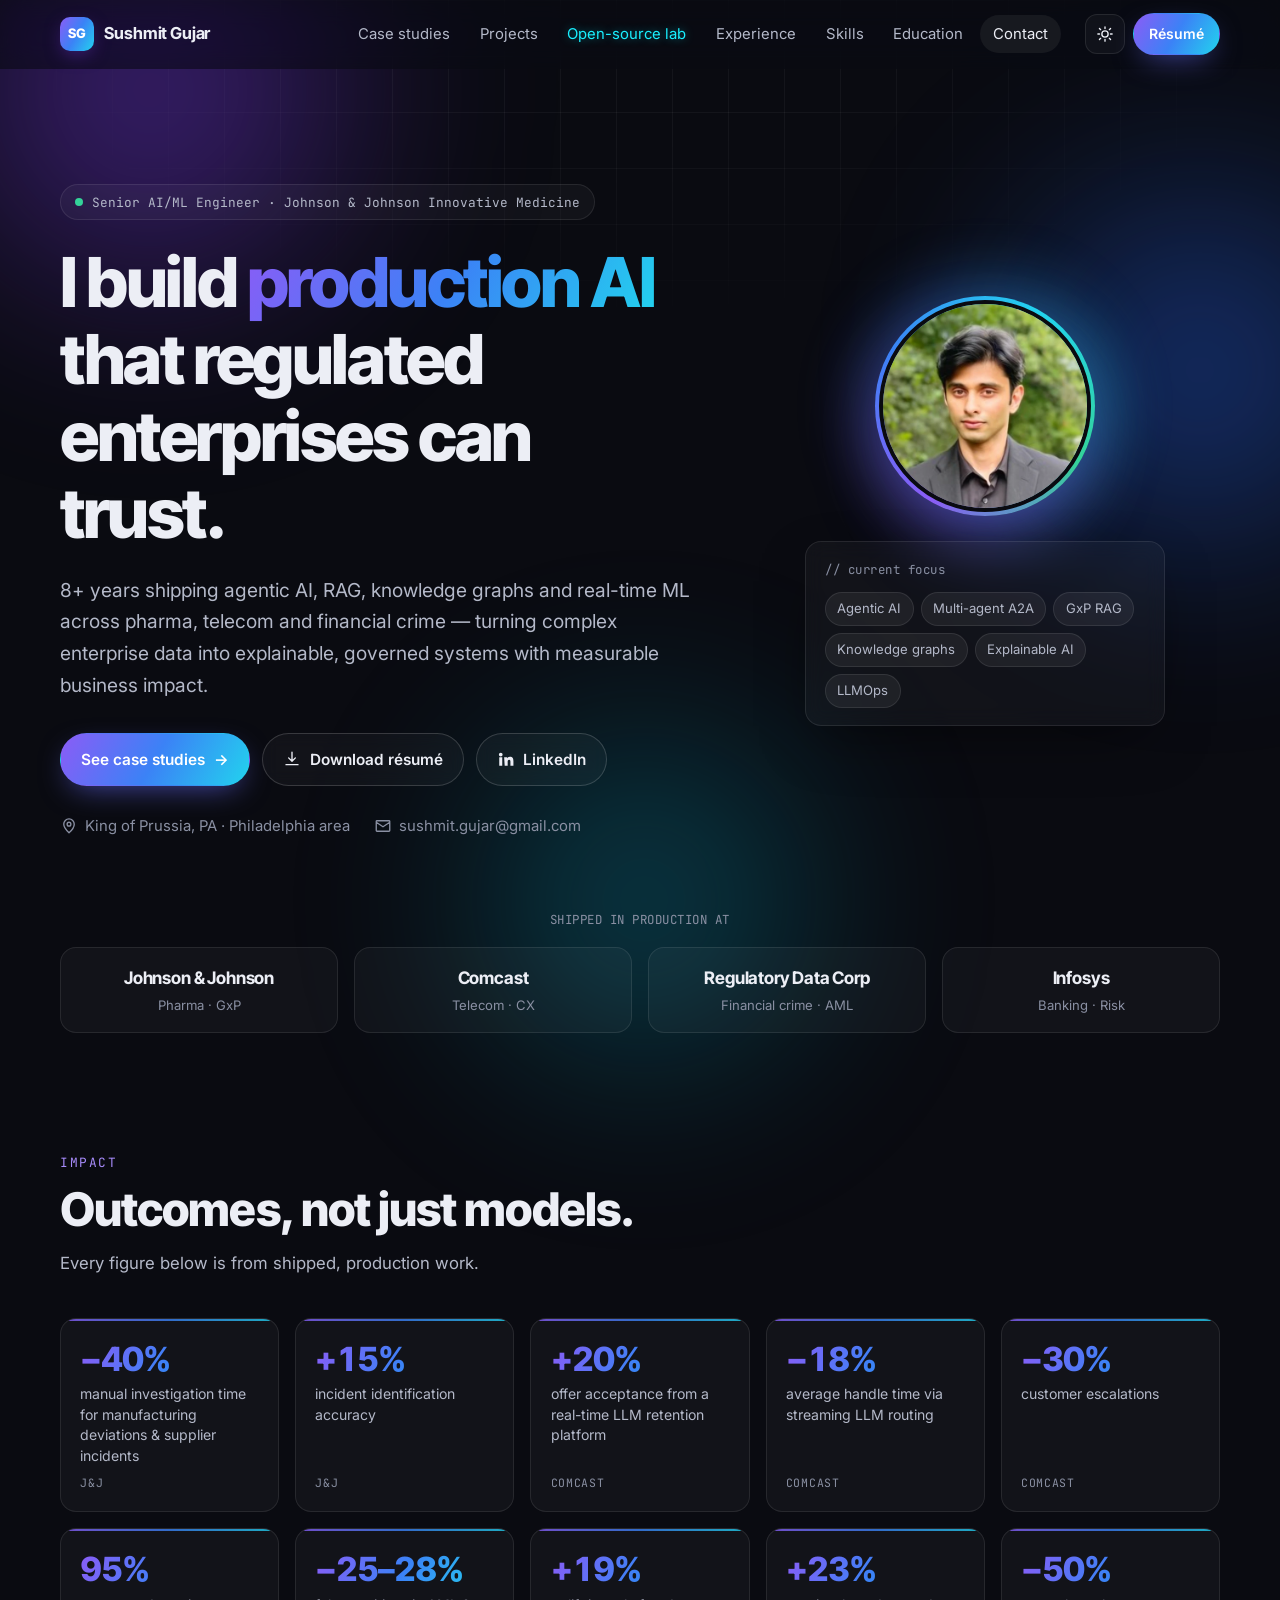
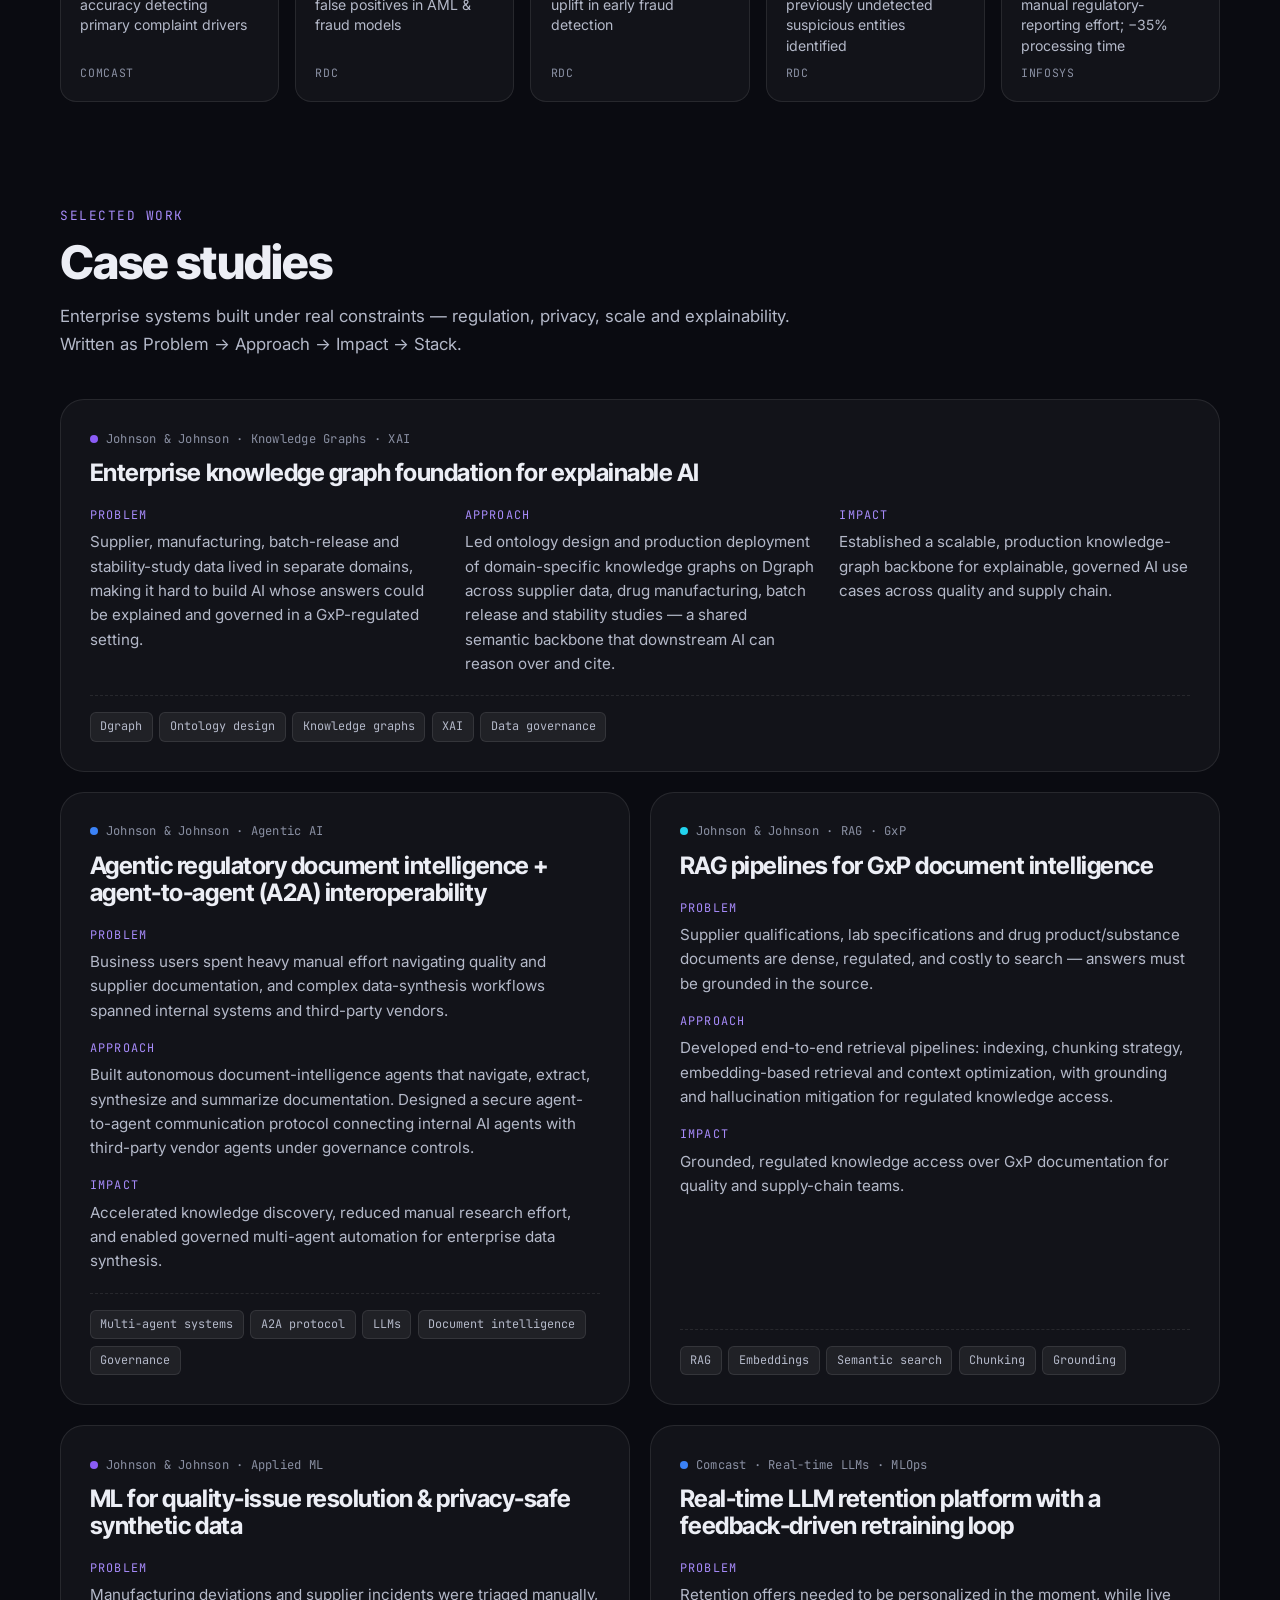
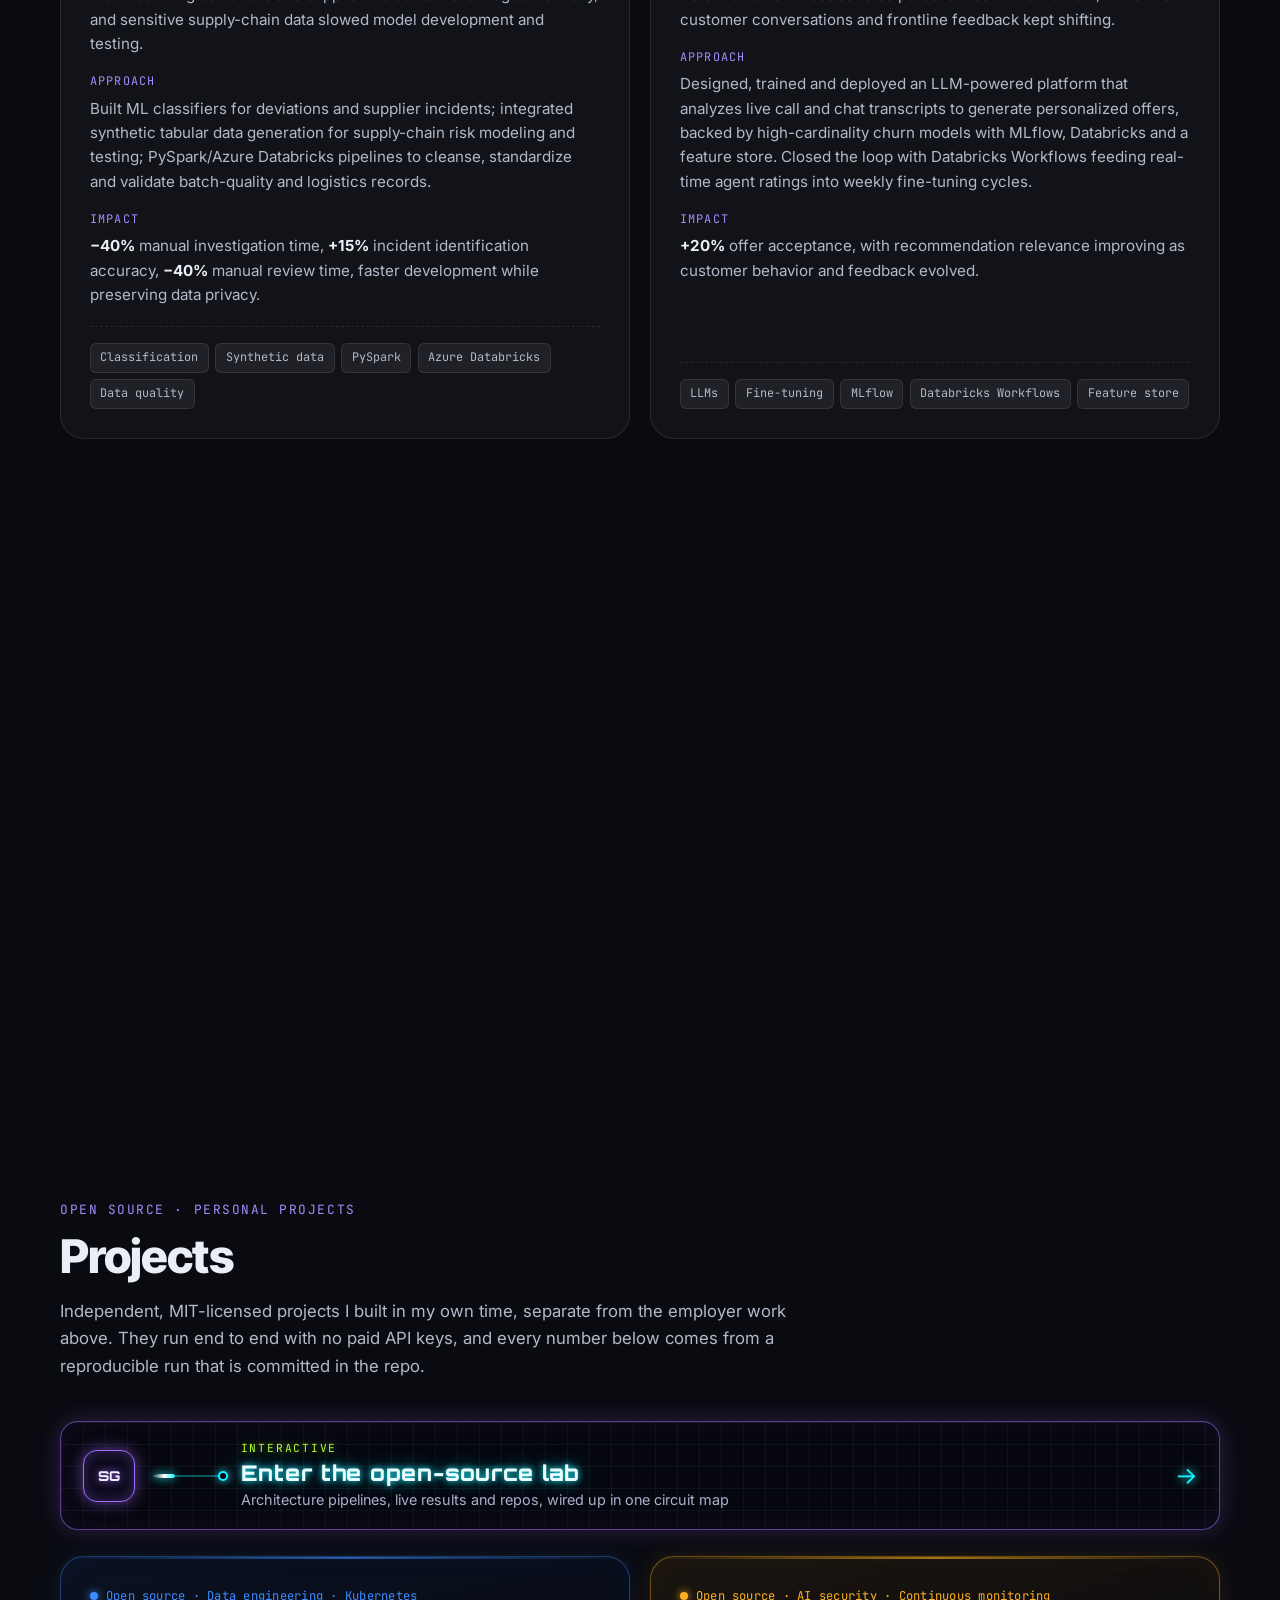
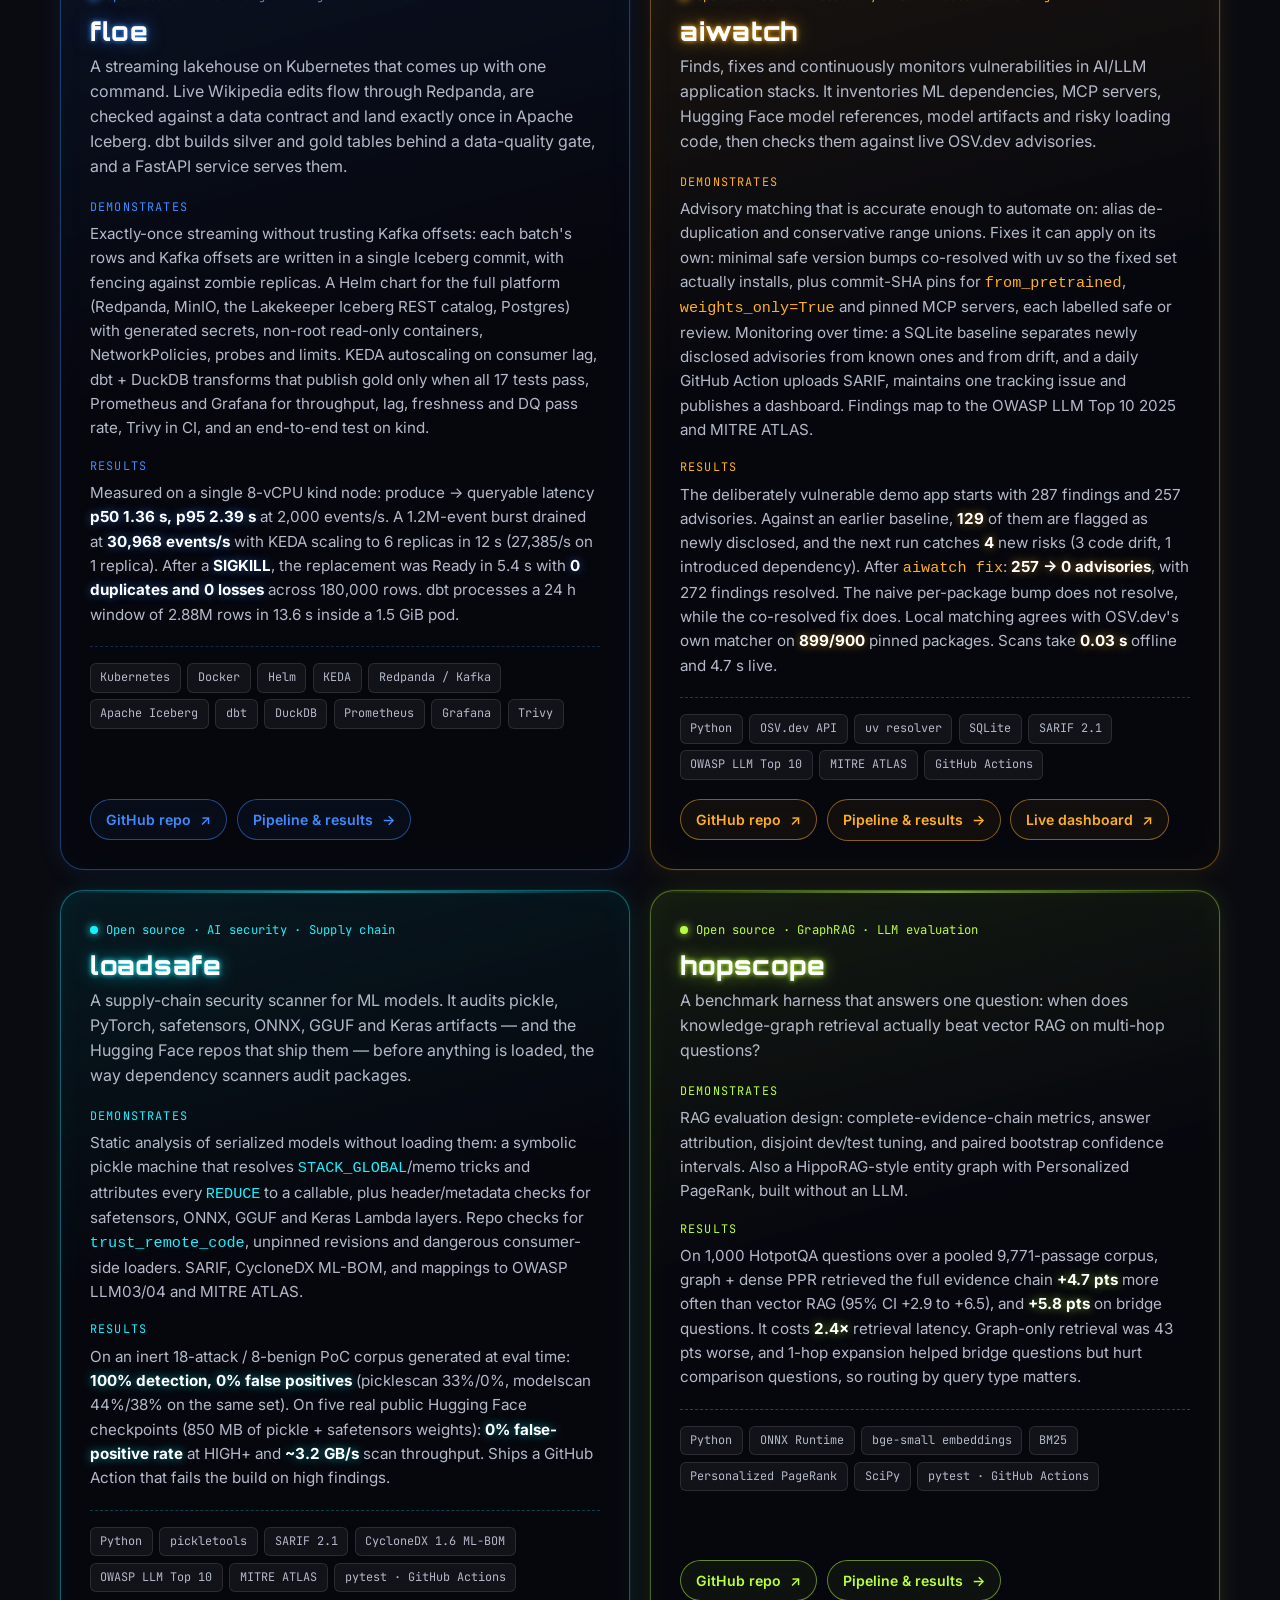
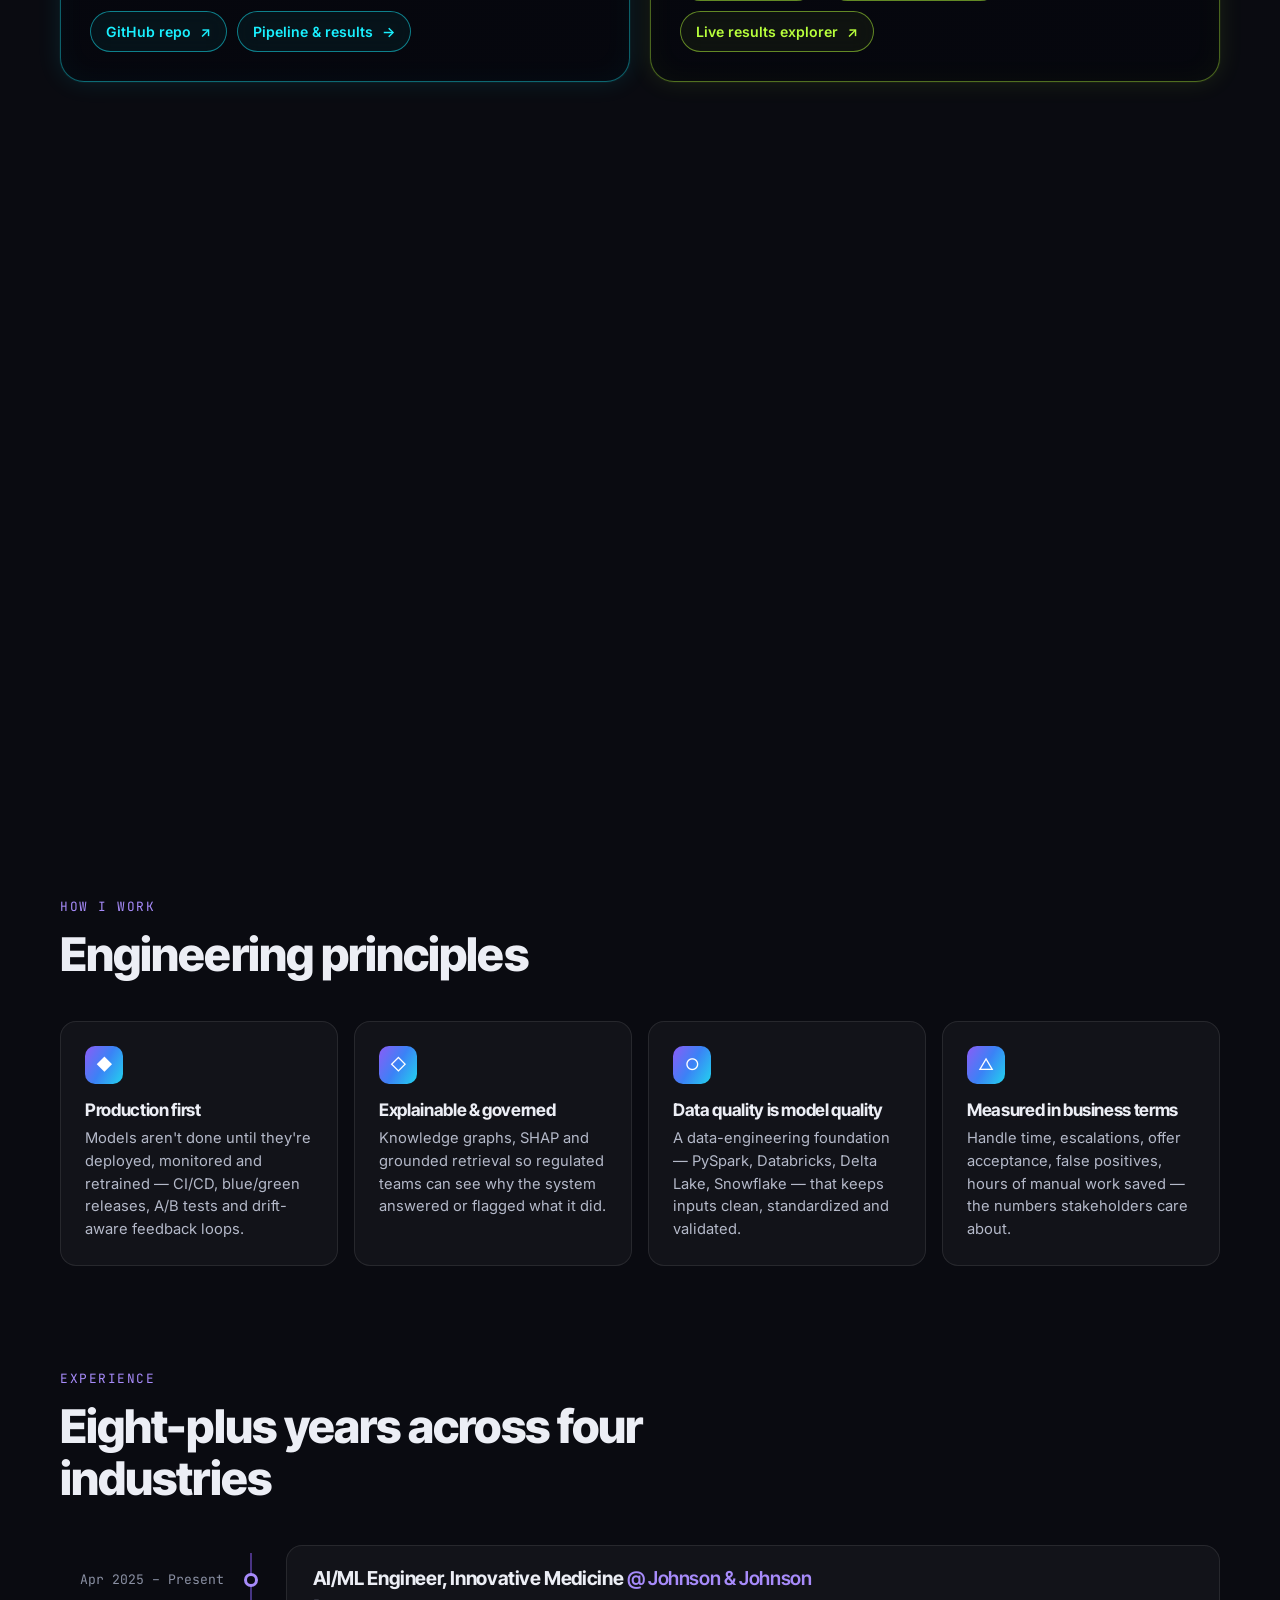
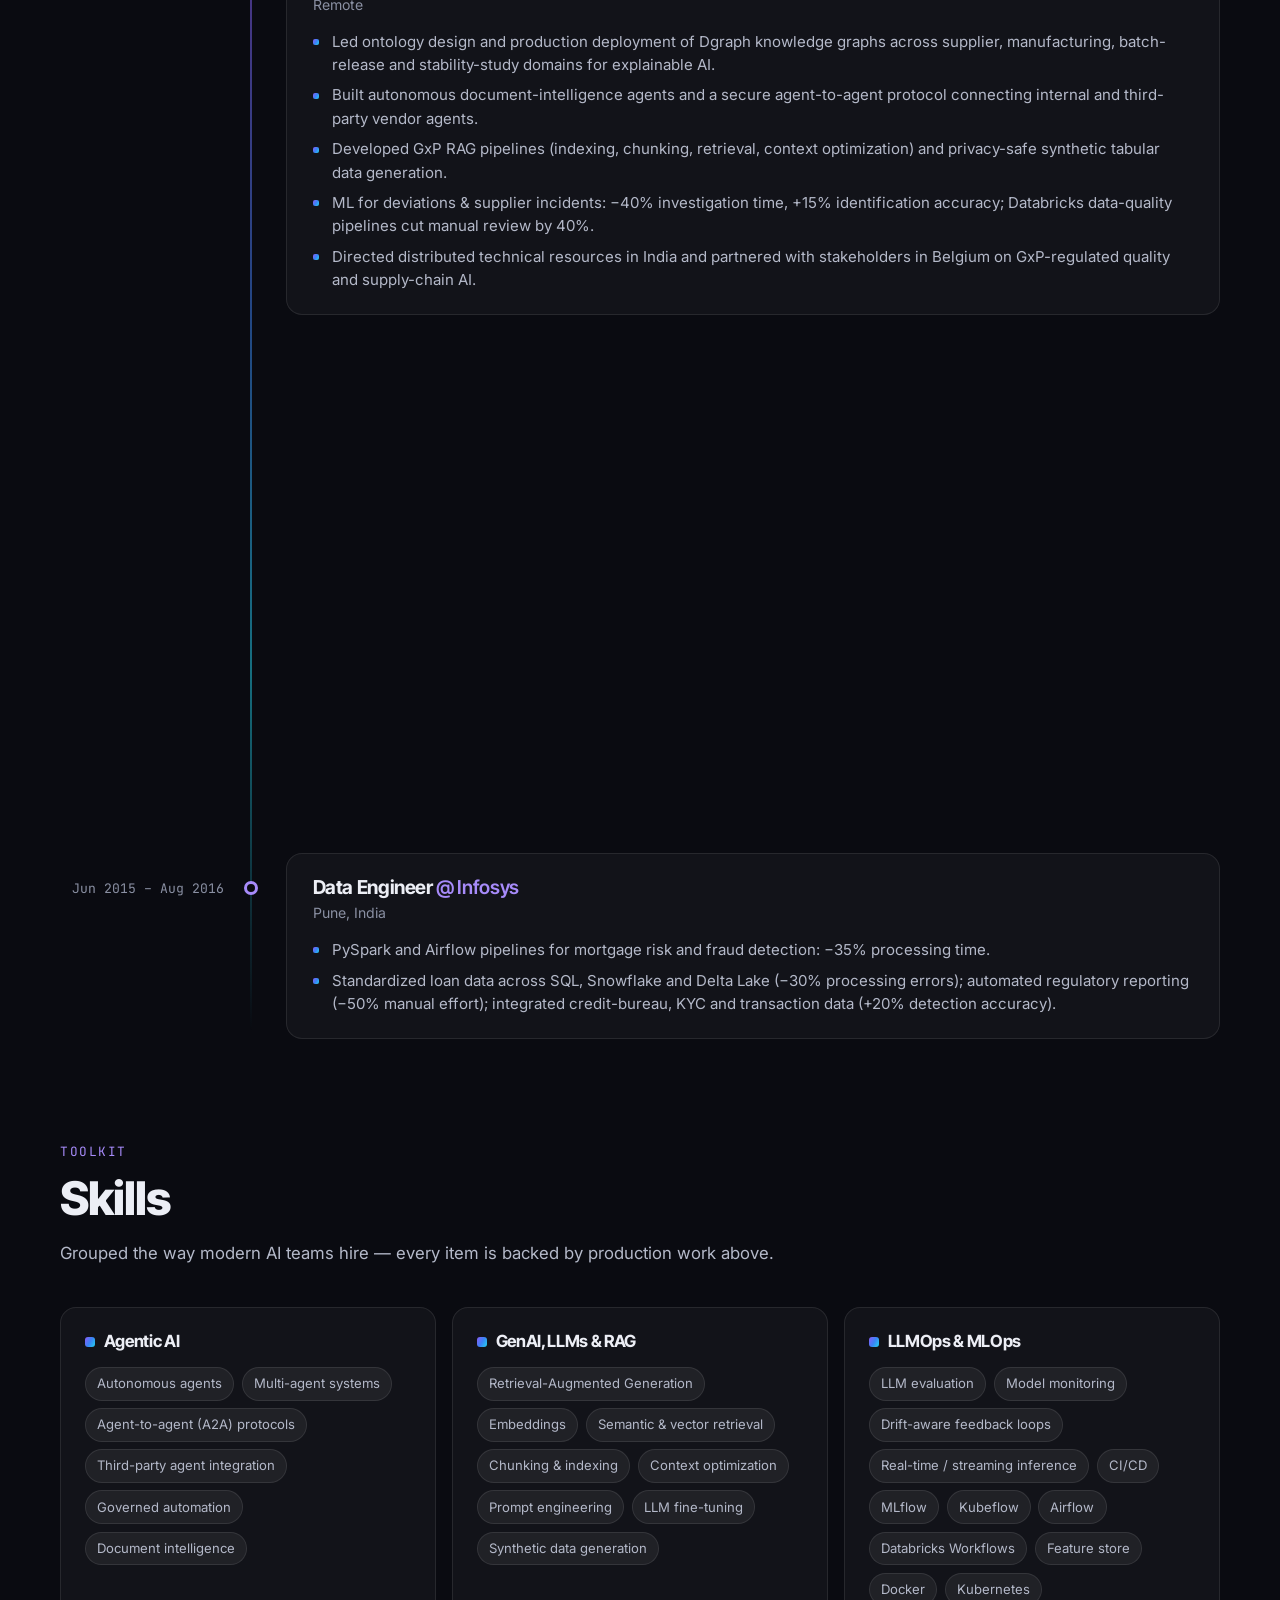
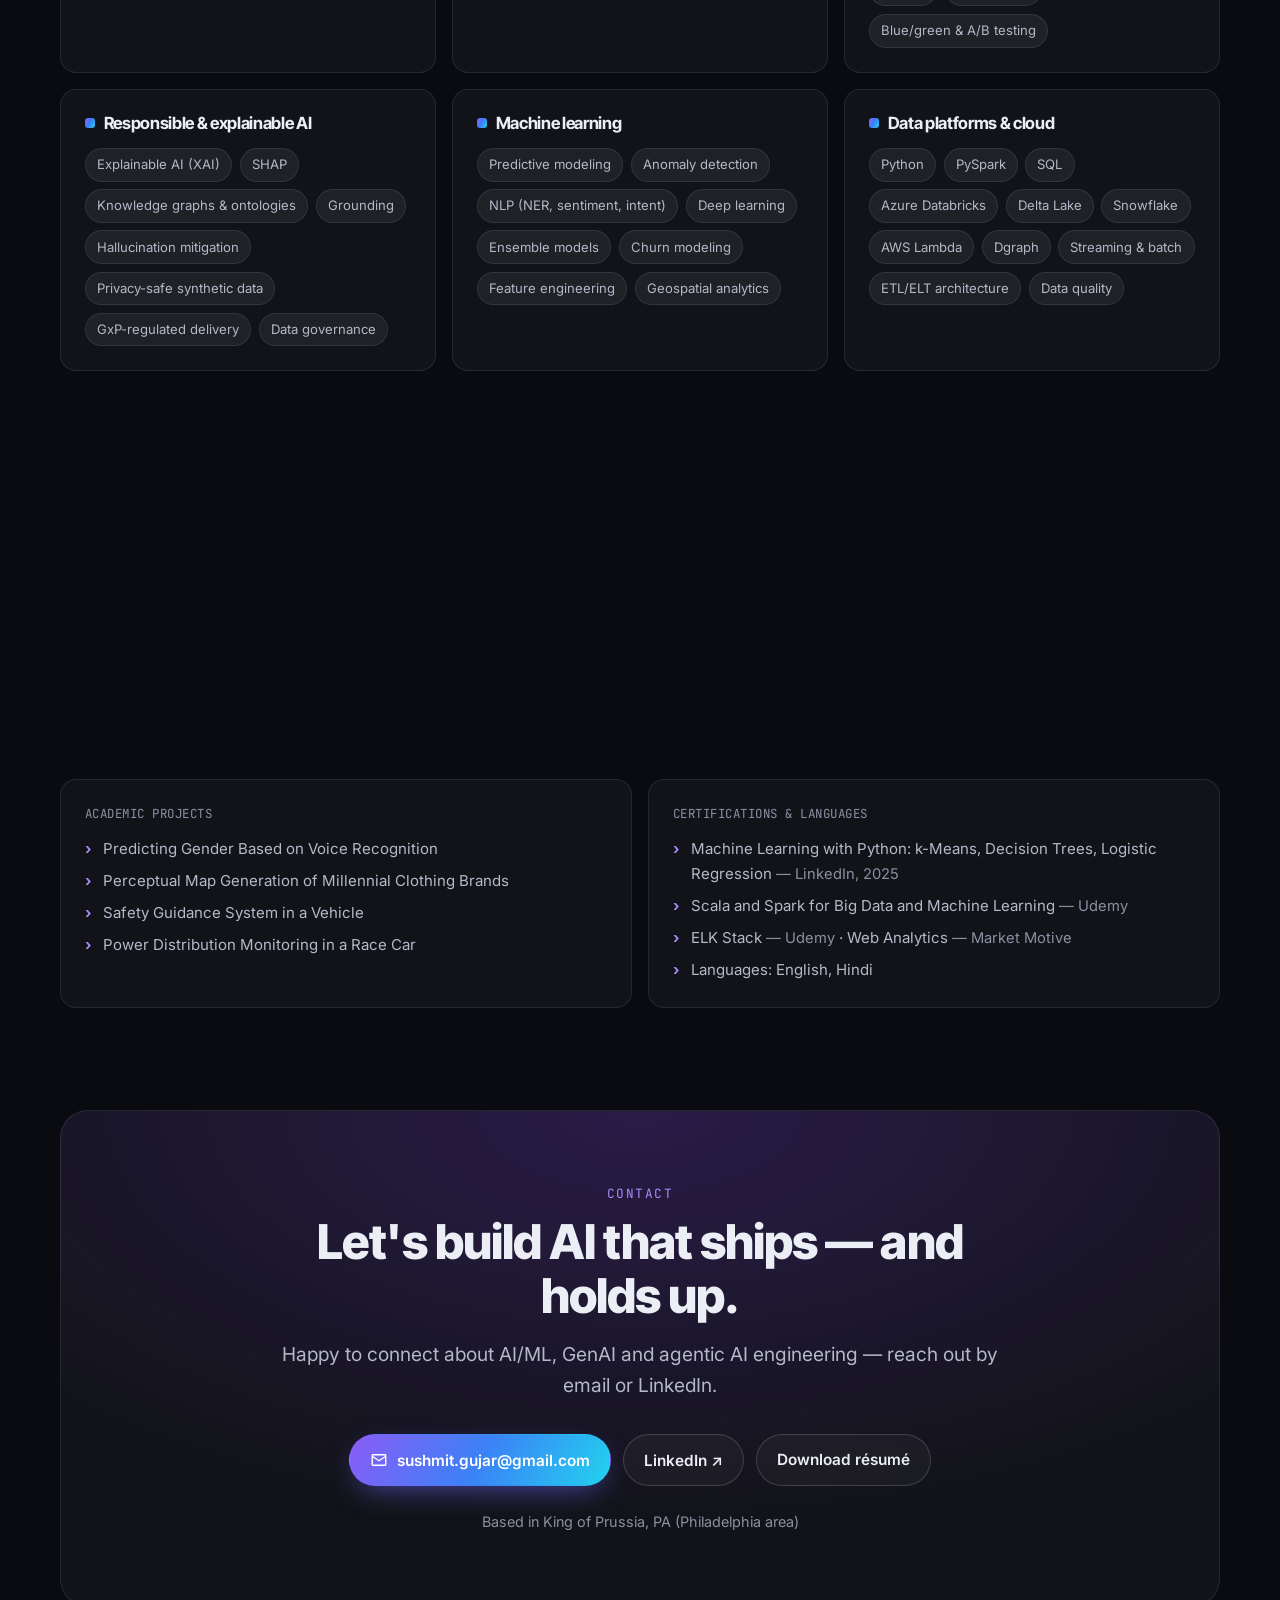
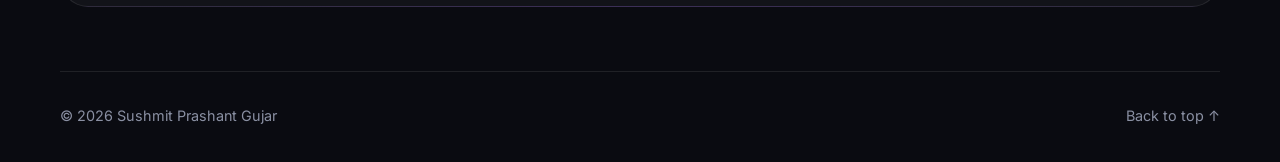
==== commit b5f2f21f: "Add floe (streaming lakehouse on Kubernetes) to projects and the open-source lab: new Data engineeri" ====
--- a/index.html
+++ b/index.html
@@ -299,6 +299,20 @@
       </a>
 
       <div class="cases projs">
+        <article class="case proj reveal" data-neon="blue" aria-labelledby="pf">
+          <header>
+            <p class="case-tag"><span class="dot d1"></span>Open source · Data engineering · Kubernetes</p>
+            <h3 id="pf">floe</h3>
+            <p class="proj-pitch">A streaming lakehouse on Kubernetes that comes up with one command. Live Wikipedia edits flow through Redpanda, are checked against a data contract and land exactly once in Apache Iceberg. dbt builds silver and gold tables behind a data-quality gate, and a FastAPI service serves them.</p>
+          </header>
+          <dl>
+            <div><dt>Demonstrates</dt><dd>Exactly-once streaming without trusting Kafka offsets: each batch's rows and Kafka offsets are written in a single Iceberg commit, with fencing against zombie replicas. A Helm chart for the full platform (Redpanda, MinIO, the Lakekeeper Iceberg REST catalog, Postgres) with generated secrets, non-root read-only containers, NetworkPolicies, probes and limits. KEDA autoscaling on consumer lag, dbt + DuckDB transforms that publish gold only when all 17 tests pass, Prometheus and Grafana for throughput, lag, freshness and DQ pass rate, Trivy in CI, and an end-to-end test on kind.</dd></div>
+            <div><dt>Results</dt><dd>Measured on a single 8-vCPU kind node: produce → queryable latency <strong>p50 1.36 s, p95 2.39 s</strong> at 2,000 events/s. A 1.2M-event burst drained at <strong>30,968 events/s</strong> with KEDA scaling to 6 replicas in 12 s (27,385/s on 1 replica). After a <strong>SIGKILL</strong>, the replacement was Ready in 5.4 s with <strong>0 duplicates and 0 losses</strong> across 180,000 rows. dbt processes a 24 h window of 2.88M rows in 13.6 s inside a 1.5 GiB pod.</dd></div>
+          </dl>
+          <ul class="stack" aria-label="Stack"><li>Kubernetes</li><li>Docker</li><li>Helm</li><li>KEDA</li><li>Redpanda / Kafka</li><li>Apache Iceberg</li><li>dbt</li><li>DuckDB</li><li>Prometheus</li><li>Grafana</li><li>Trivy</li></ul>
+          <p class="proj-links"><a class="btn btn-ghost btn-sm" href="https://github.com/sushmit-gujar/floe" target="_blank" rel="noopener">GitHub repo <span aria-hidden="true">↗</span></a><a class="btn btn-ghost btn-sm" href="projects/#floe">Pipeline &amp; results <span aria-hidden="true">→</span></a></p>
+        </article>
+
         <article class="case proj reveal" data-neon="amber" aria-labelledby="p0">
           <header>
             <p class="case-tag"><span class="dot d1"></span>Open source · AI security · Continuous monitoring</p>
--- a/styles.css
+++ b/styles.css
@@ -292,6 +292,7 @@
 .projs .proj[data-neon="lime"] { --nc: #b8ff3c; --nrgb: 184,255,60; }
 .projs .proj[data-neon="magenta"] { --nc: #ff2fd2; --nrgb: 255,47,210; }
 .projs .proj[data-neon="amber"] { --nc: #ffb020; --nrgb: 255,176,32; }
+.projs .proj[data-neon="blue"] { --nc: #3d8bff; --nrgb: 61,139,255; }
 .projs .proj::before { content: ""; position: absolute; top: 0; left: 0; right: 0; height: 2px; background: linear-gradient(90deg, transparent 0 40%, #fff 48%, var(--nc) 52%, transparent 60% 100%) no-repeat, linear-gradient(90deg, transparent, rgba(var(--nrgb), .6), transparent); background-size: 300% 100%, 100% 100%; background-position: 100% 0, 0 0; animation: projTrace 4s linear infinite; }
 @keyframes projTrace { to { background-position: 0% 0, 0 0; } }
 .projs .proj::after { background: linear-gradient(140deg, var(--nc), transparent 45%, transparent 60%, var(--nc)); }
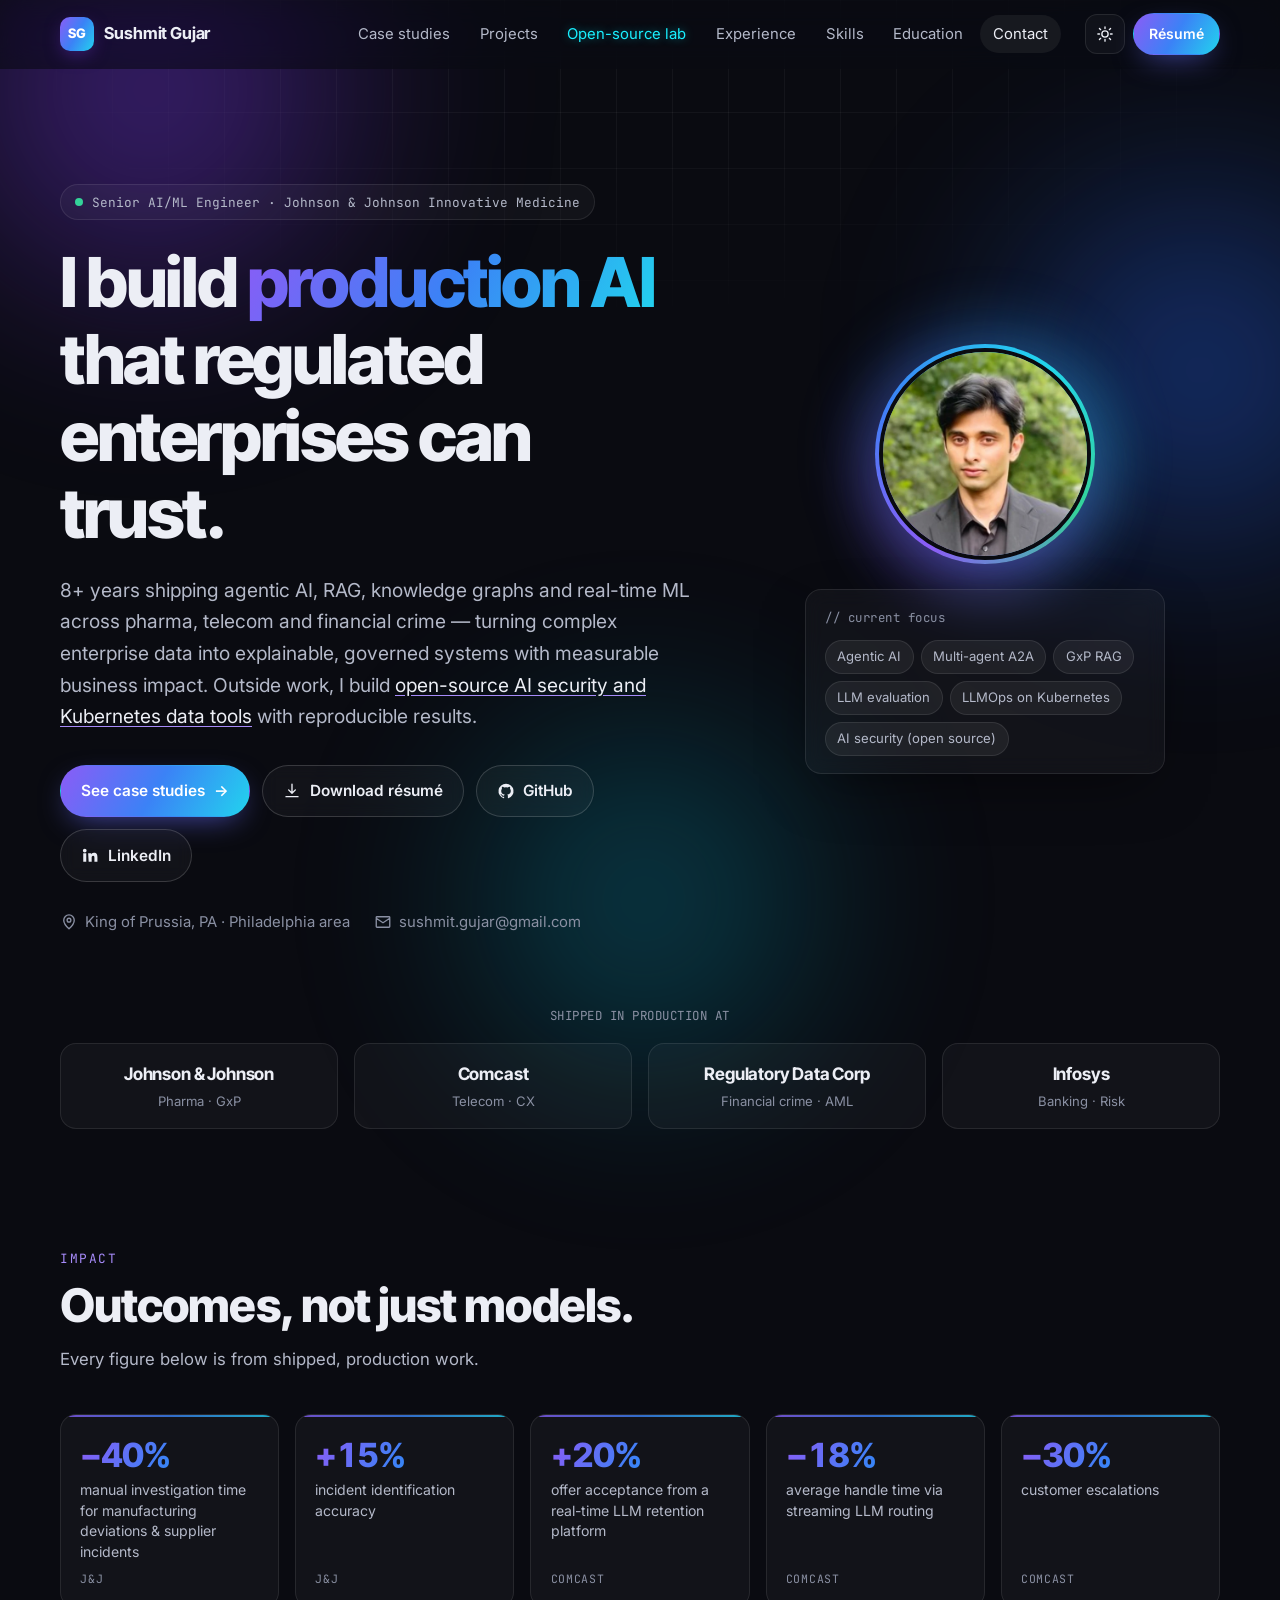
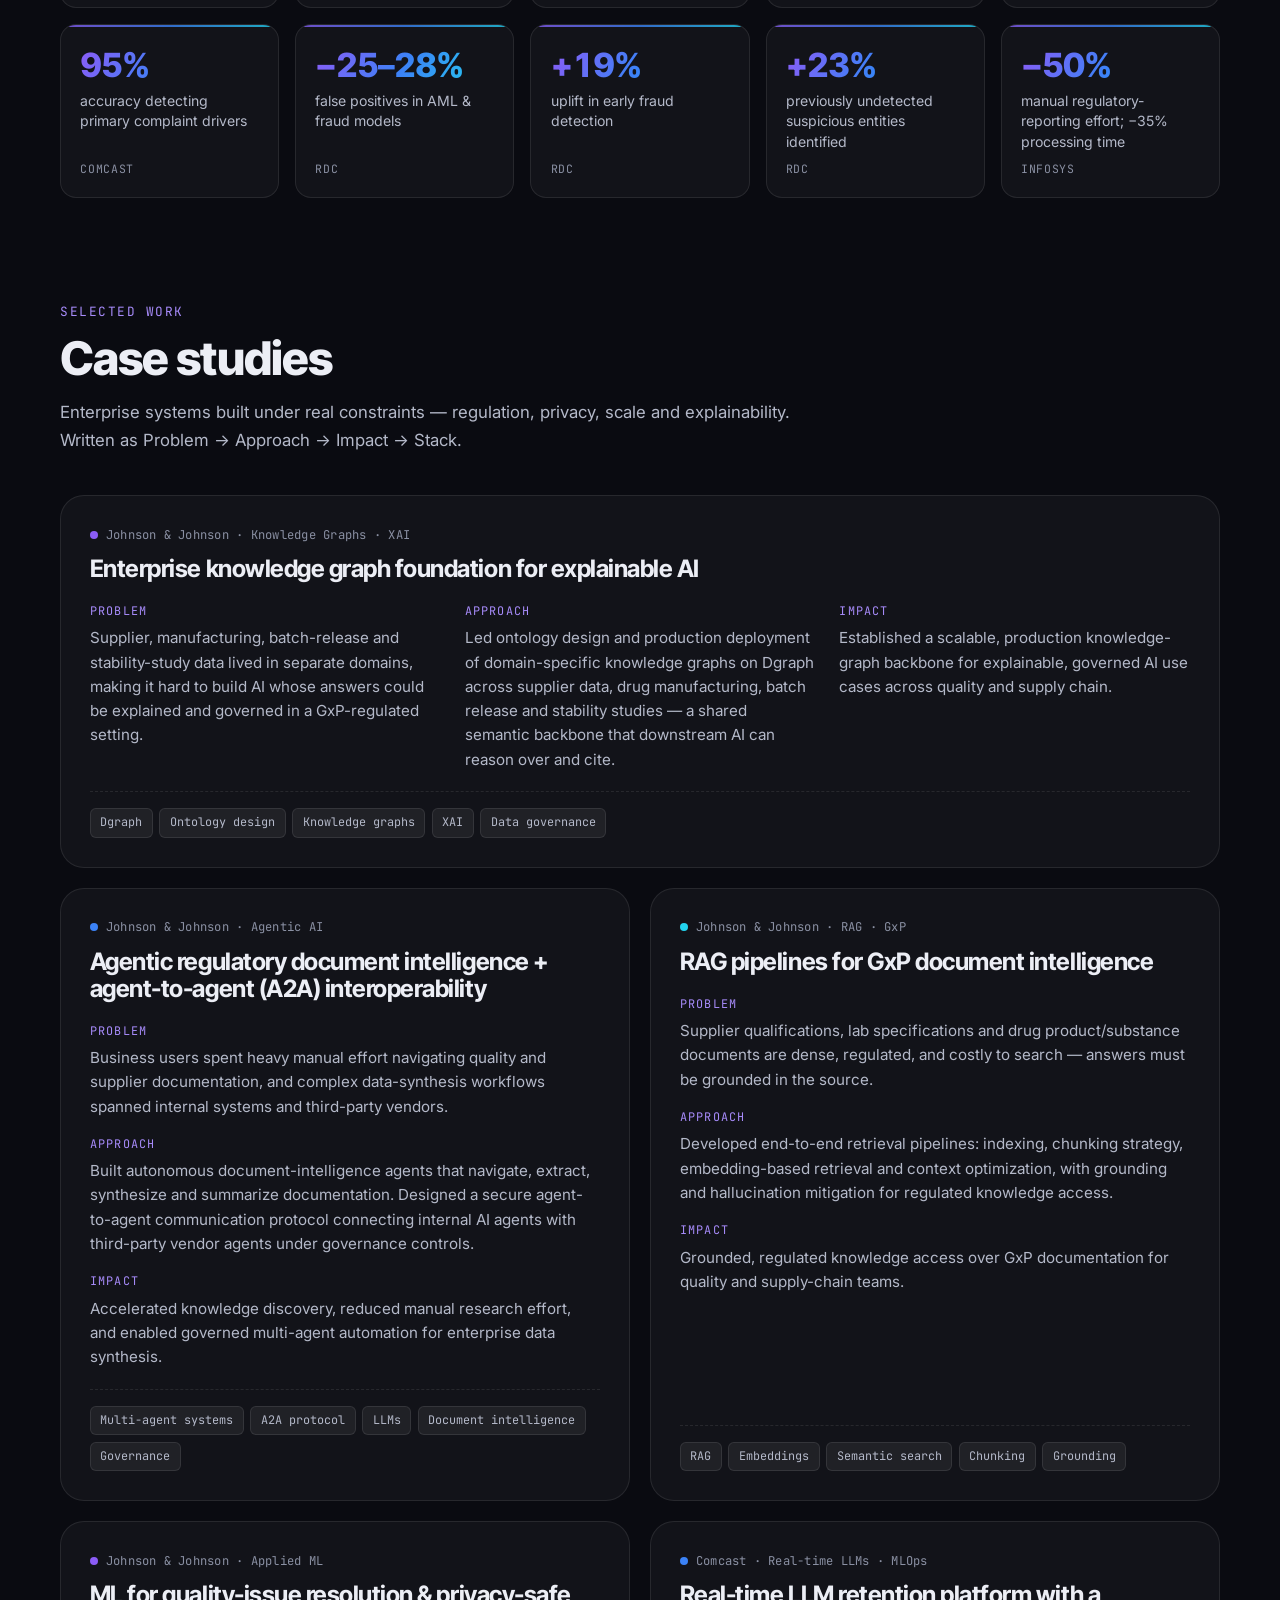
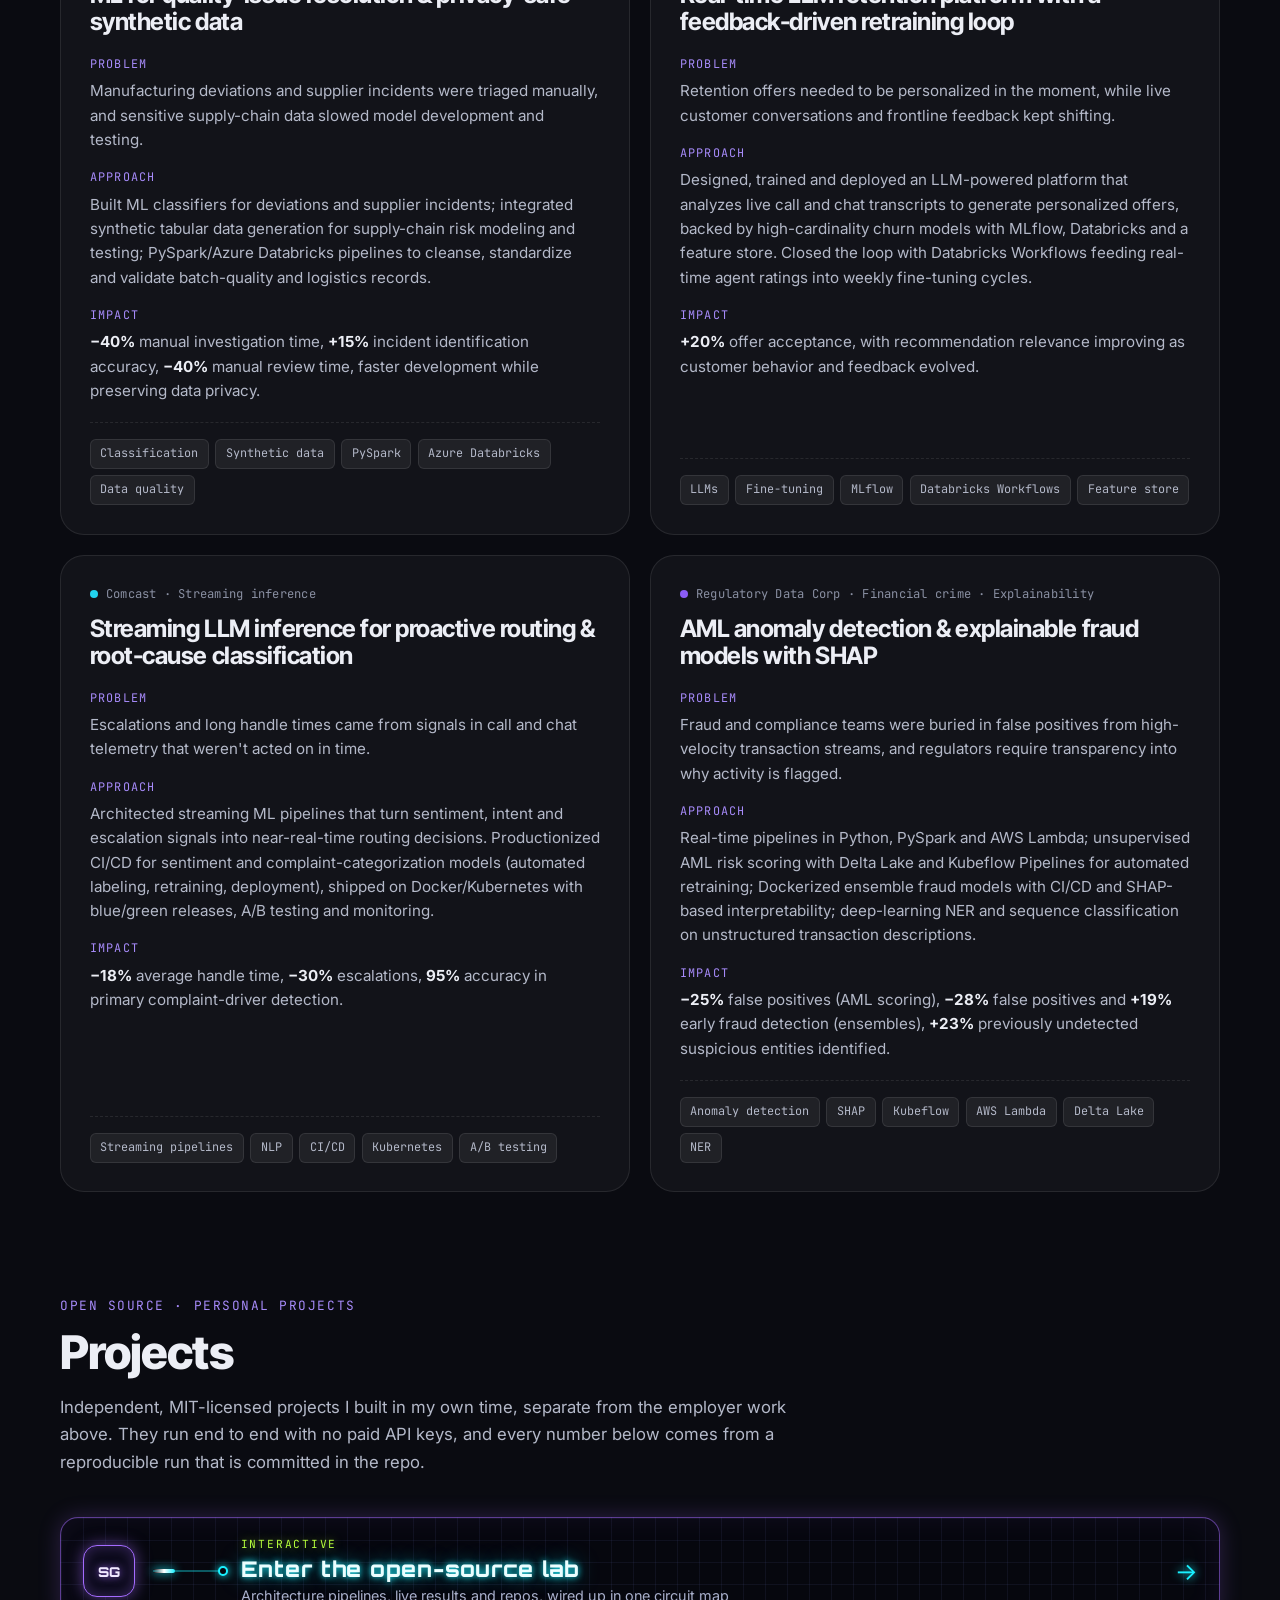
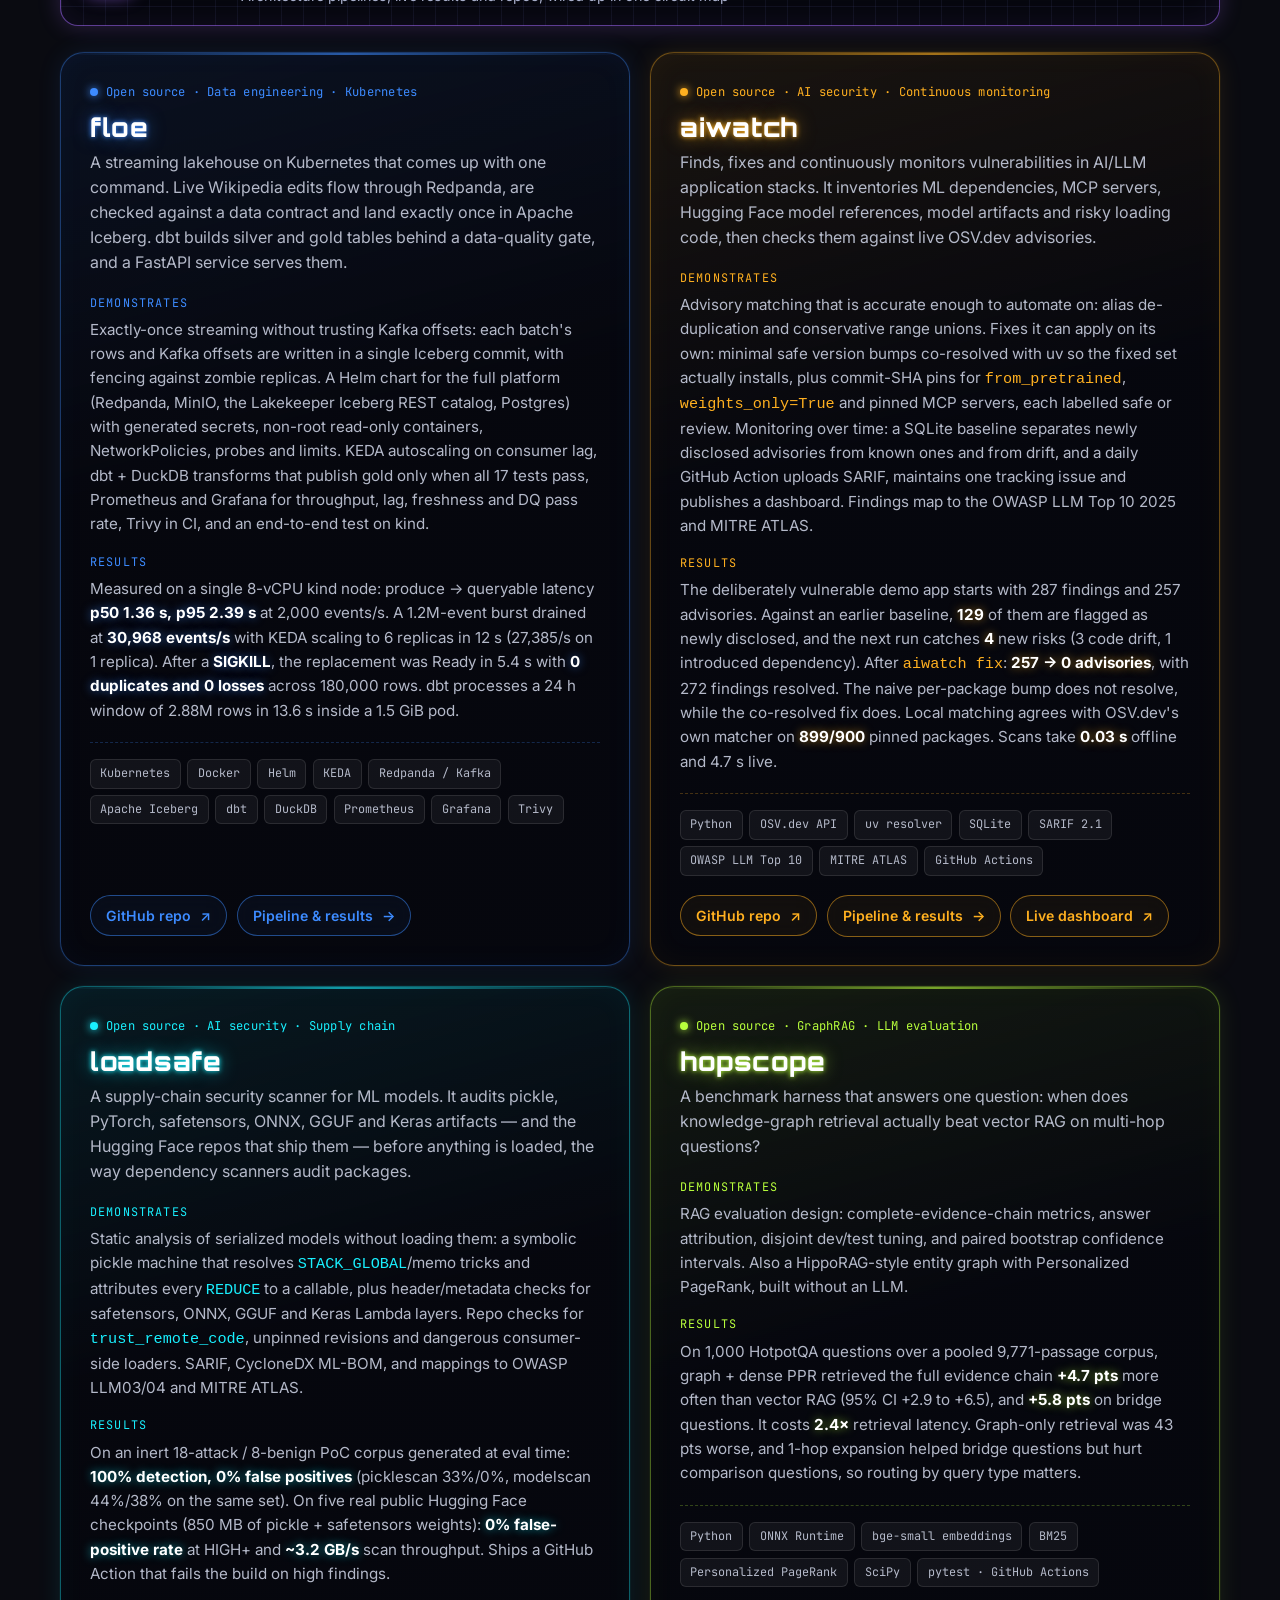
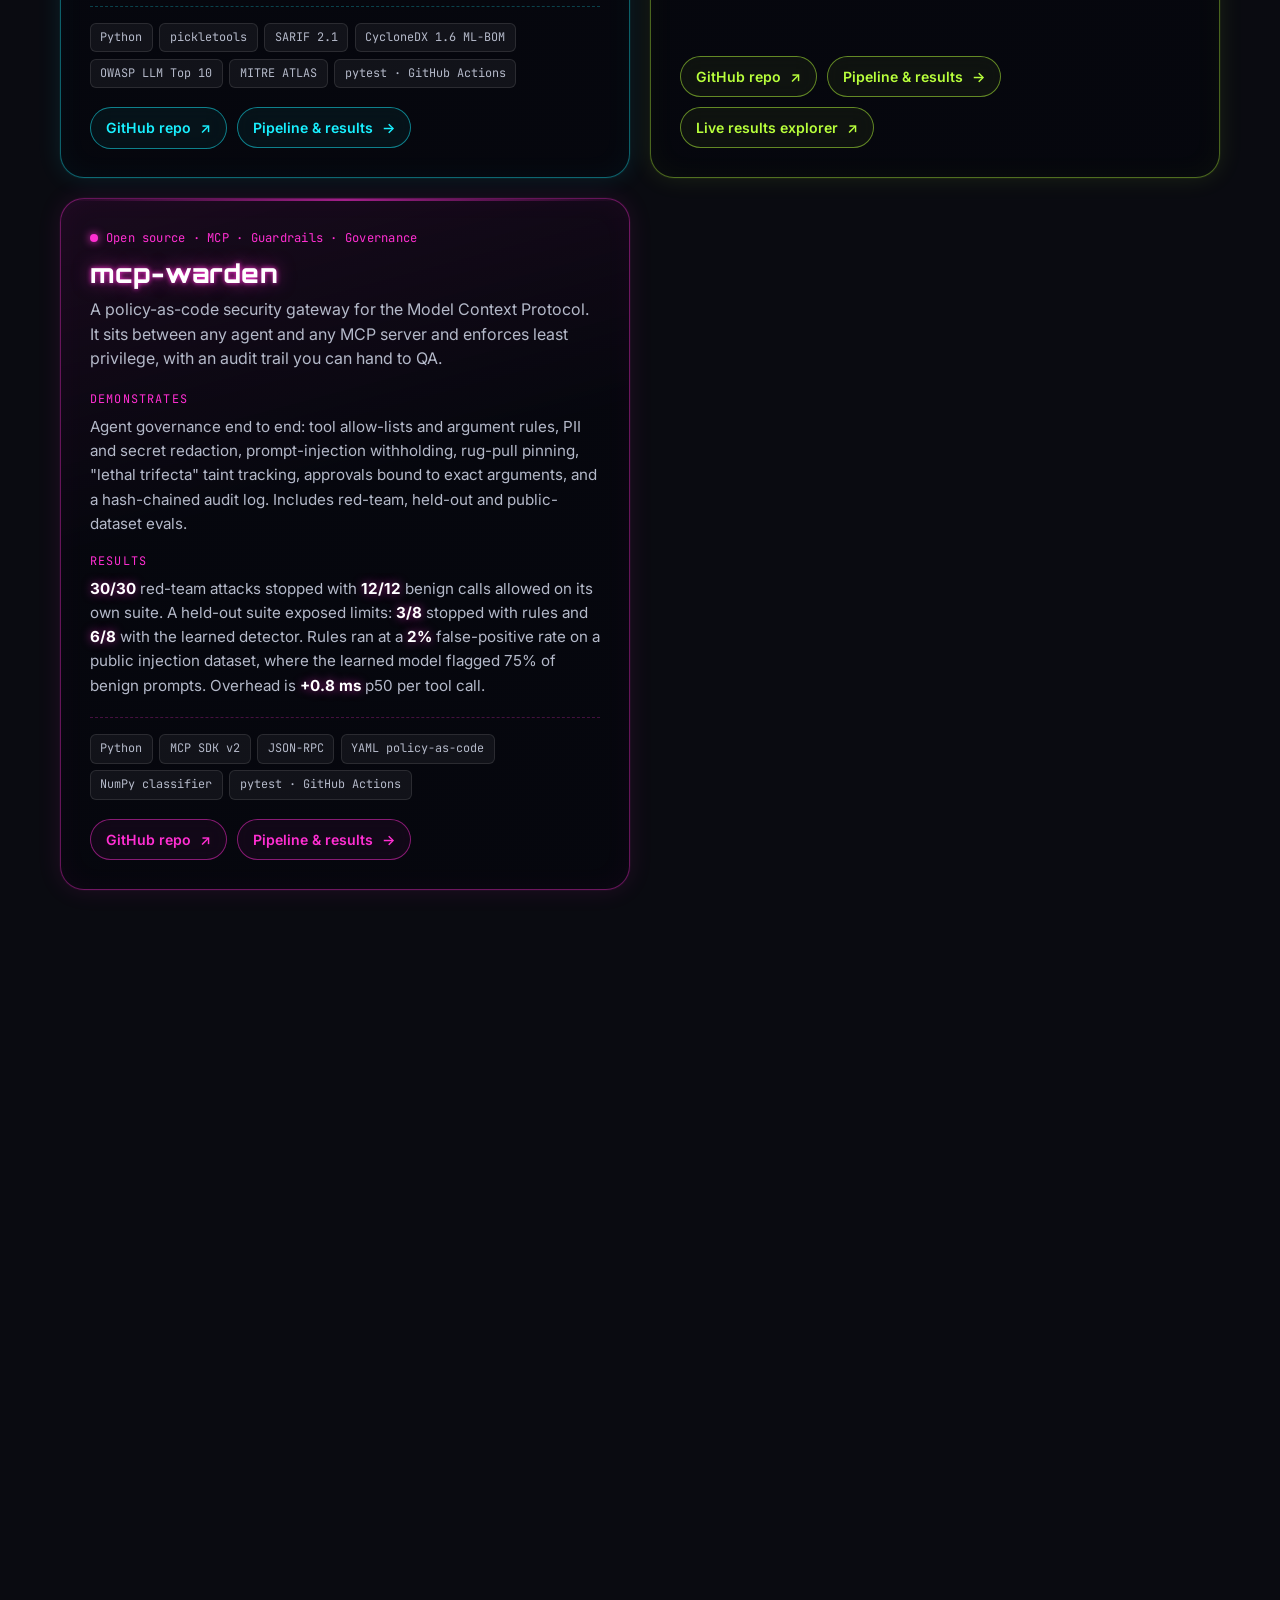
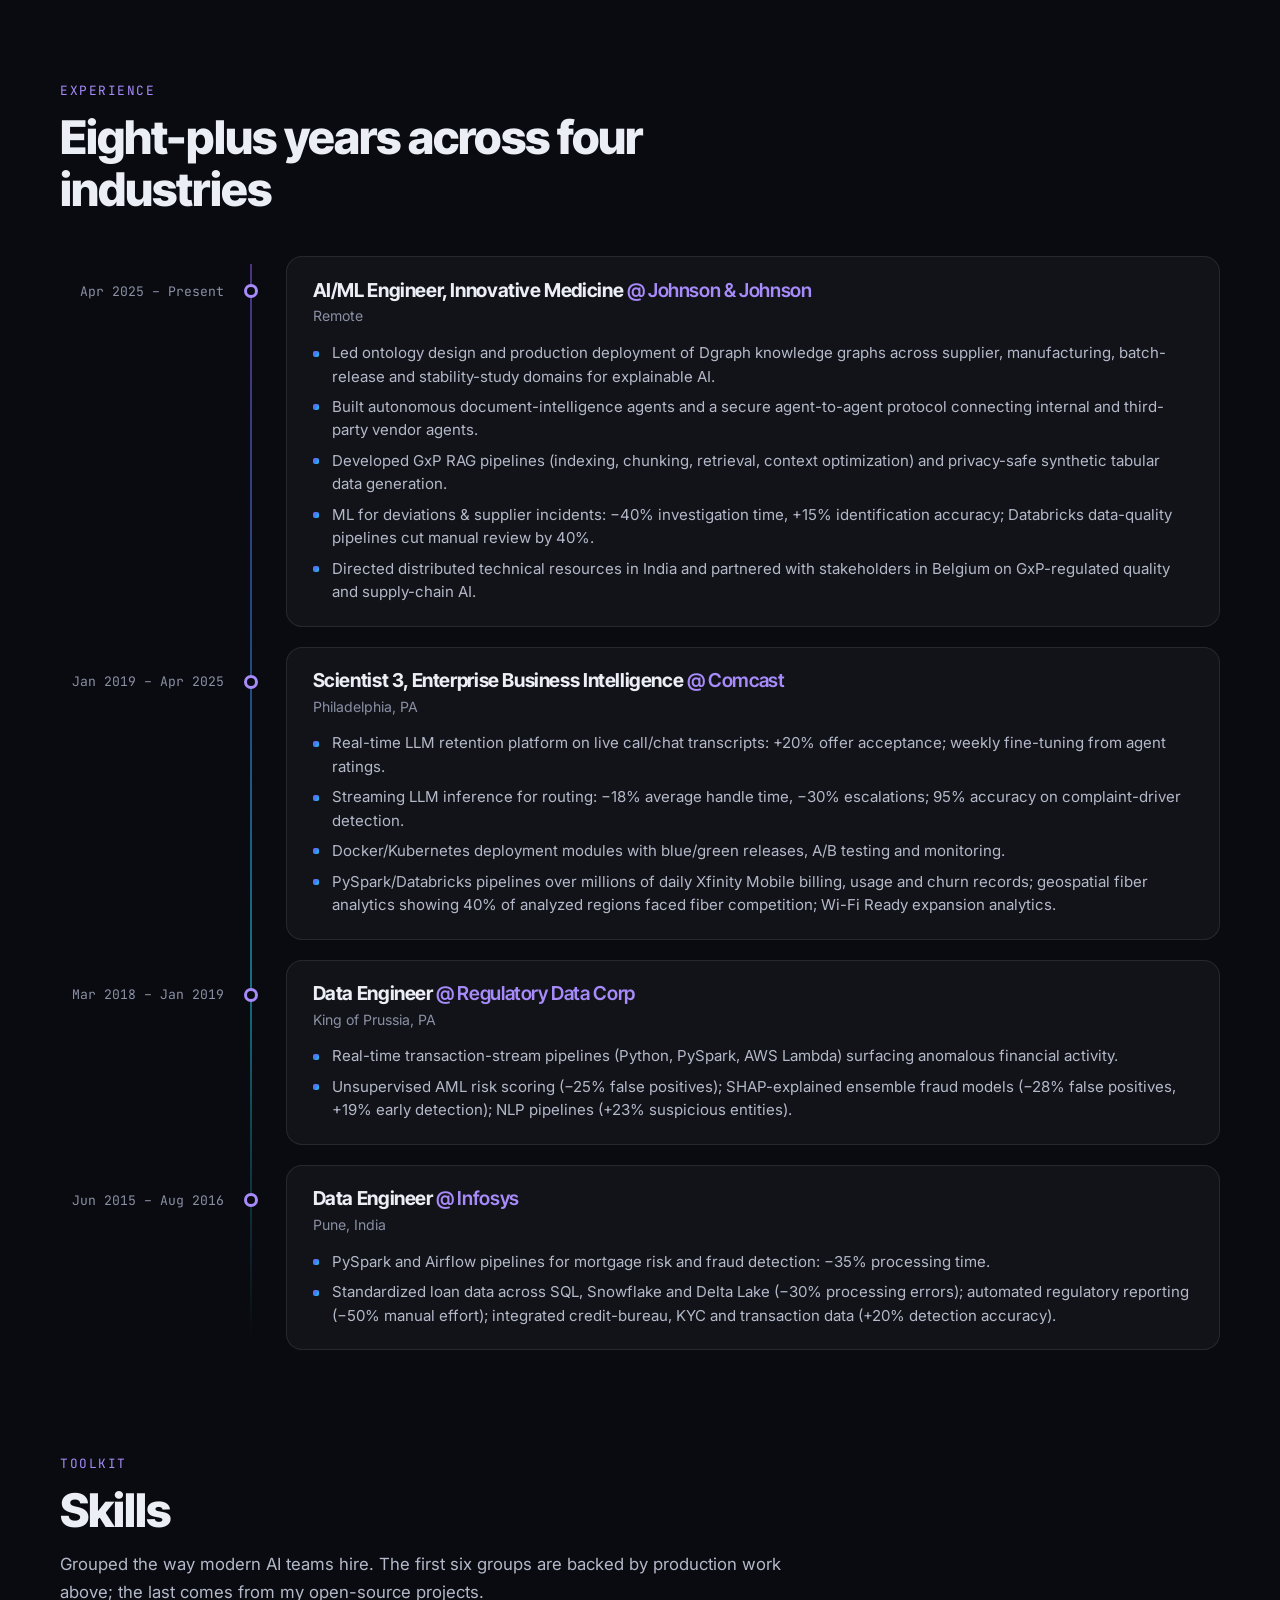
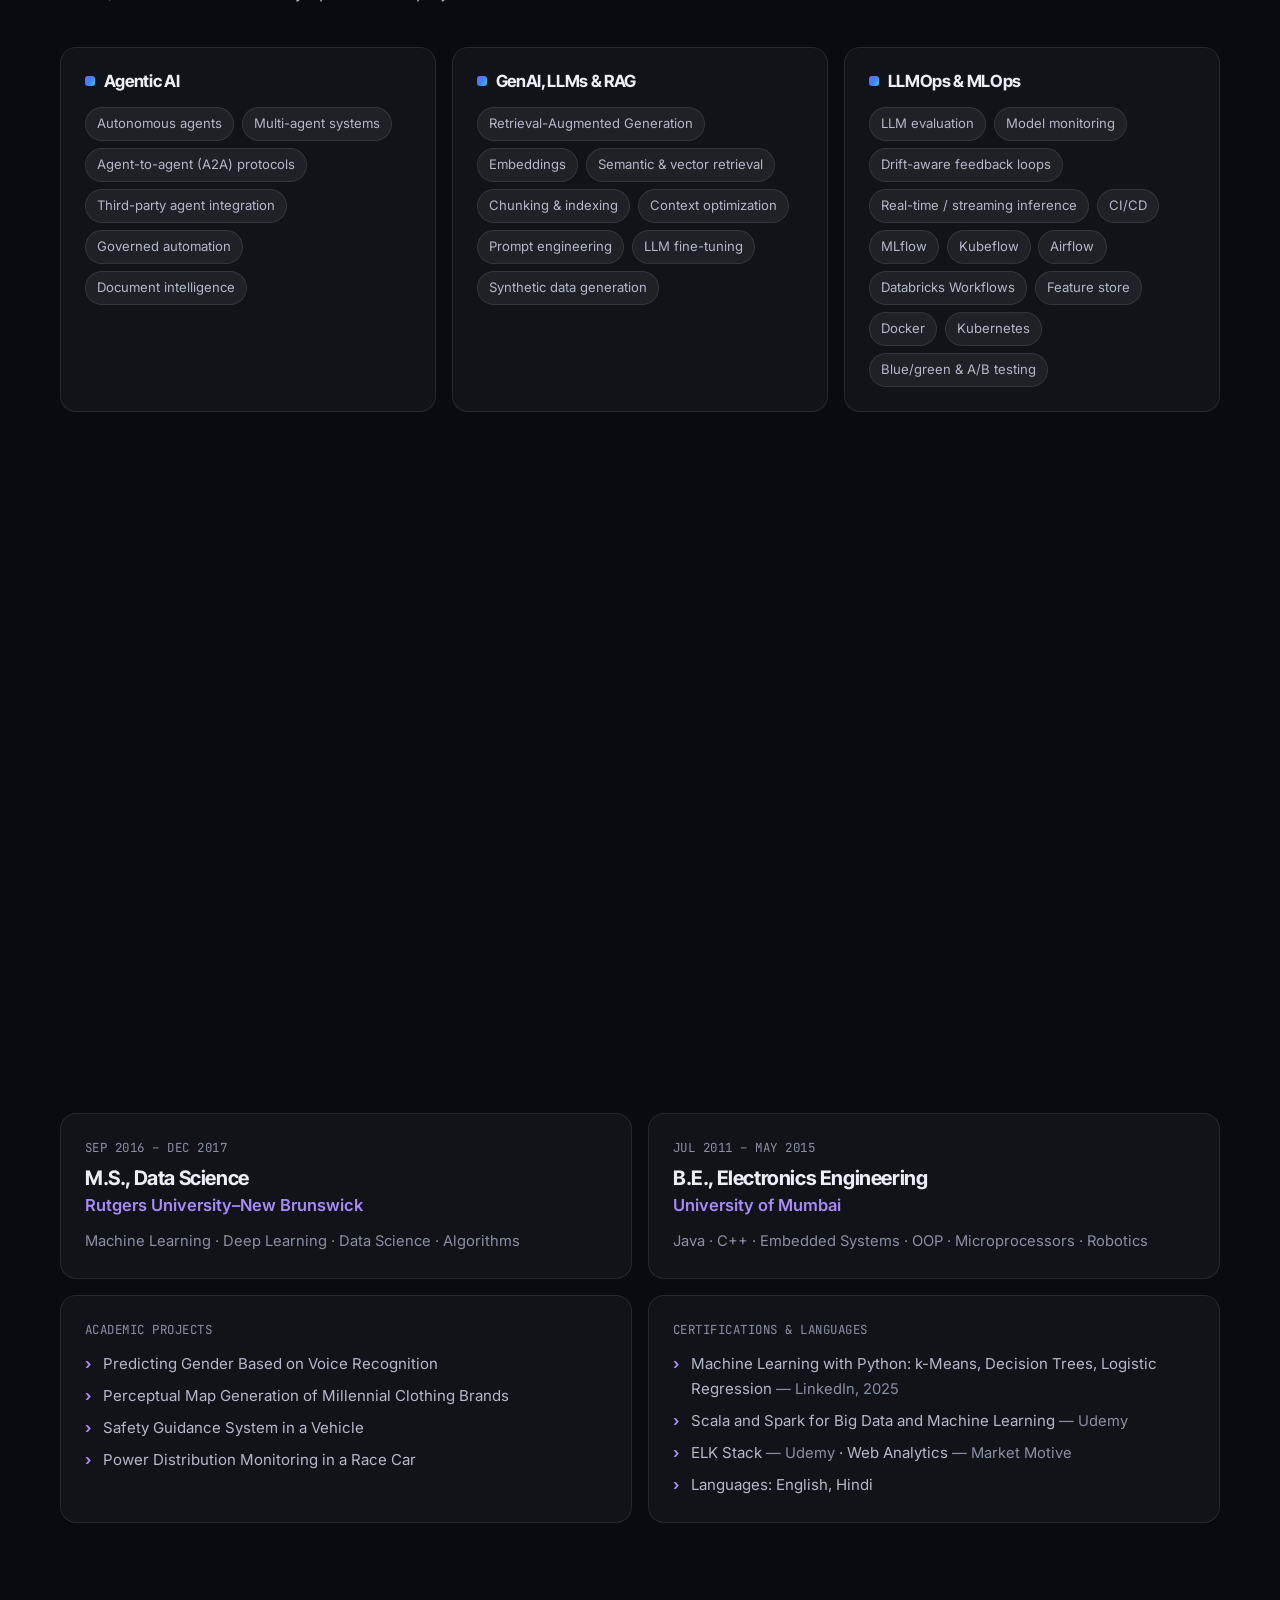
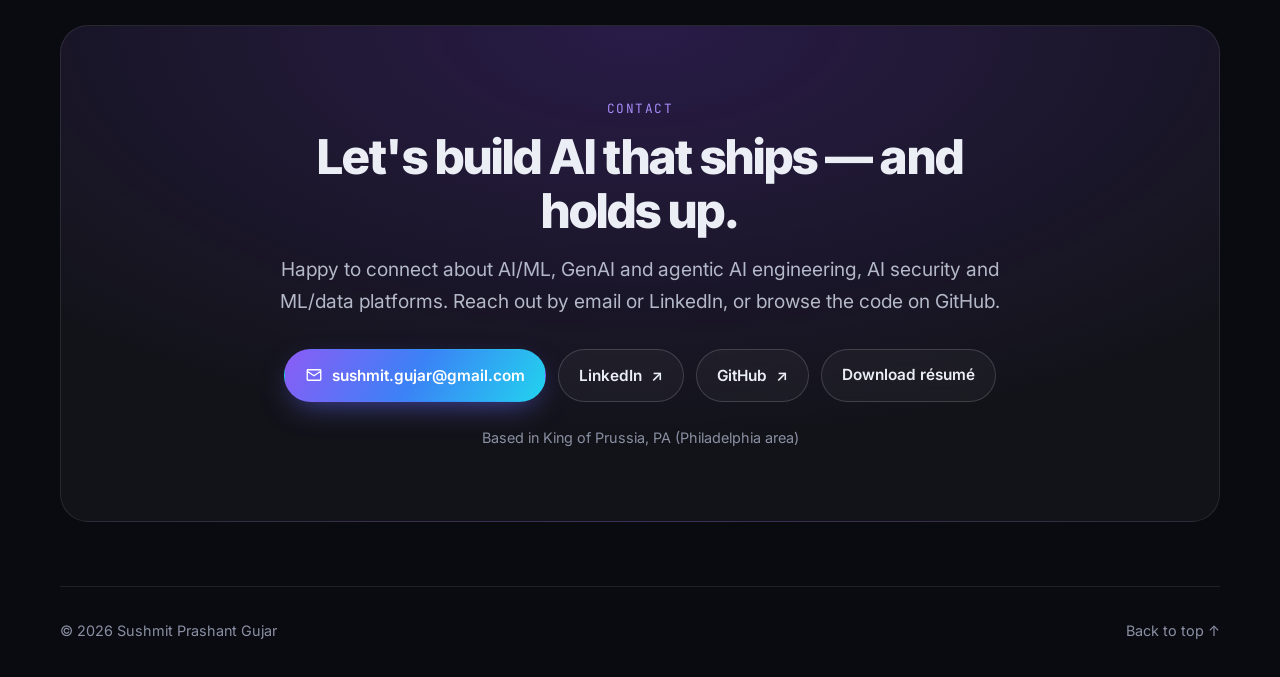
==== commit 3e7b39ab: "Weekly refresh 2026-10-26: AI security + K8s positioning, GitHub links, eval/security principles, op" ====
--- a/index.html
+++ b/index.html
@@ -3,30 +3,33 @@
 <head>
   <meta charset="utf-8">
   <meta name="viewport" content="width=device-width, initial-scale=1">
-  <title>Sushmit Gujar — Senior AI/ML Engineer · Agentic AI, RAG &amp; Knowledge Graphs</title>
-  <meta name="description" content="Sushmit Prashant Gujar is a Senior AI/ML Engineer with 8+ years building production agentic AI, RAG, knowledge graphs, real-time LLM inference and MLOps across pharma (J&amp;J), telecom (Comcast) and financial crime.">
+  <title>Sushmit Gujar — Senior AI/ML Engineer · Agentic AI, RAG, MLOps &amp; AI Security</title>
+  <meta name="description" content="Sushmit Gujar is a Senior AI/ML Engineer with 8+ years shipping production agentic AI, RAG, knowledge graphs, real-time LLM inference and MLOps on Docker/Kubernetes across pharma (J&amp;J), telecom (Comcast) and financial crime, plus open-source AI security and data engineering tools.">
   <meta name="author" content="Sushmit Prashant Gujar">
-  <meta name="keywords" content="AI Engineer, ML Engineer, Senior AI/ML Engineer, Agentic AI, multi-agent systems, RAG, LLMOps, MLOps, knowledge graph, explainable AI, GxP, Databricks, PySpark, Philadelphia">
+  <meta name="keywords" content="AI Engineer, ML Engineer, Senior AI/ML Engineer, Agentic AI, multi-agent systems, RAG, LLM evaluation, LLMOps, MLOps, AI security, Kubernetes, Docker, data engineering, knowledge graph, explainable AI, GxP, Databricks, PySpark, Philadelphia">
   <meta name="theme-color" content="#0a0b11" media="(prefers-color-scheme: dark)">
   <meta name="theme-color" content="#f7f7fb" media="(prefers-color-scheme: light)">
   <meta name="color-scheme" content="dark light">
 
-  <!-- Open Graph / Twitter (for absolute URLs, replace relative paths with your GitHub Pages URL once live) -->
+  <!-- Open Graph / Twitter -->
   <meta property="og:type" content="profile">
   <meta property="og:url" content="https://sushmit-gujar.github.io/">
   <link rel="canonical" href="https://sushmit-gujar.github.io/">
   <meta property="og:title" content="Sushmit Gujar — Senior AI/ML Engineer">
-  <meta property="og:description" content="Production agentic AI, RAG, knowledge graphs and real-time ML for regulated enterprises. 8+ years across J&amp;J, Comcast and financial crime.">
+  <meta property="og:description" content="Production agentic AI, RAG, knowledge graphs and real-time ML for regulated enterprises. 8+ years across J&amp;J, Comcast and financial crime, plus open-source AI security and Kubernetes data tooling.">
   <meta property="og:image" content="https://sushmit-gujar.github.io/assets/og.png">
   <meta property="og:image:width" content="1200">
   <meta property="og:image:height" content="630">
   <meta property="og:image:alt" content="Sushmit Gujar, Senior AI/ML Engineer">
+  <meta property="og:site_name" content="Sushmit Gujar">
+  <meta property="og:locale" content="en_US">
   <meta property="profile:first_name" content="Sushmit">
   <meta property="profile:last_name" content="Gujar">
   <meta name="twitter:card" content="summary_large_image">
   <meta name="twitter:title" content="Sushmit Gujar — Senior AI/ML Engineer">
   <meta name="twitter:description" content="Production agentic AI, RAG, knowledge graphs and real-time ML for regulated enterprises.">
   <meta name="twitter:image" content="https://sushmit-gujar.github.io/assets/og.png">
+  <meta name="twitter:image:alt" content="Sushmit Gujar, Senior AI/ML Engineer">
 
   <link rel="icon" href="assets/favicon.svg" type="image/svg+xml">
   <link rel="icon" href="favicon.ico" sizes="32x32">
@@ -35,7 +38,9 @@
 
   <link rel="preconnect" href="https://fonts.googleapis.com">
   <link rel="preconnect" href="https://fonts.gstatic.com" crossorigin>
-  <link href="https://fonts.googleapis.com/css2?family=Inter:wght@400;500;600;700&family=Inter+Tight:wght@600;700;800&family=JetBrains+Mono:wght@400;500&family=Orbitron:wght@800&display=swap" rel="stylesheet">
+  <link rel="preload" as="style" href="https://fonts.googleapis.com/css2?family=Inter:wght@400;500;600;700&family=Inter+Tight:wght@600;700;800&family=JetBrains+Mono:wght@400;500&family=Orbitron:wght@800&display=swap">
+  <link rel="stylesheet" href="https://fonts.googleapis.com/css2?family=Inter:wght@400;500;600;700&family=Inter+Tight:wght@600;700;800&family=JetBrains+Mono:wght@400;500&family=Orbitron:wght@800&display=swap" media="print" onload="this.media='all'">
+  <noscript><link rel="stylesheet" href="https://fonts.googleapis.com/css2?family=Inter:wght@400;500;600;700&family=Inter+Tight:wght@600;700;800&family=JetBrains+Mono:wght@400;500&family=Orbitron:wght@800&display=swap"></noscript>
   <link rel="preload" as="image" href="assets/sushmit-480.webp" type="image/webp">
   <link rel="stylesheet" href="styles.css">
 
@@ -52,22 +57,30 @@
   <script type="application/ld+json">
   {
     "@context": "https://schema.org",
-    "@type": "Person",
-    "name": "Sushmit Prashant Gujar",
-    "alternateName": "Sushmit Gujar",
-    "jobTitle": "Senior AI/ML Engineer",
-    "description": "Senior AI/ML Engineer with 8+ years building production machine learning, generative AI, RAG, agentic AI and data engineering solutions across healthcare, telecom, financial crime and regulated enterprise environments.",
-    "image": "https://sushmit-gujar.github.io/assets/sushmit-480.jpg", "url": "https://sushmit-gujar.github.io/",
-    "email": "mailto:sushmit.gujar@gmail.com",
-    "address": { "@type": "PostalAddress", "addressLocality": "King of Prussia", "addressRegion": "PA", "addressCountry": "US" },
-    "worksFor": { "@type": "Organization", "name": "Johnson & Johnson Innovative Medicine" },
-    "alumniOf": [
-      { "@type": "CollegeOrUniversity", "name": "Rutgers University–New Brunswick" },
-      { "@type": "CollegeOrUniversity", "name": "University of Mumbai" }
-    ],
-    "knowsLanguage": ["English", "Hindi"],
-    "knowsAbout": ["Agentic AI", "Multi-agent systems", "Retrieval-Augmented Generation", "Large language models", "Knowledge graphs", "Explainable AI", "MLOps", "Anomaly detection", "Natural language processing", "PySpark", "Azure Databricks"],
-    "sameAs": ["https://www.linkedin.com/in/sushmitt/"]
+    "@type": "ProfilePage",
+    "url": "https://sushmit-gujar.github.io/",
+    "name": "Sushmit Gujar — Senior AI/ML Engineer",
+    "dateModified": "2026-10-26",
+    "mainEntity": {
+      "@type": "Person",
+      "@id": "https://sushmit-gujar.github.io/#person",
+      "name": "Sushmit Prashant Gujar",
+      "alternateName": "Sushmit Gujar",
+      "jobTitle": "Senior AI/ML Engineer",
+      "description": "Senior AI/ML Engineer with 8+ years building production machine learning, generative AI, RAG, agentic AI and data engineering solutions across healthcare, telecom, financial crime and regulated enterprise environments.",
+      "image": "https://sushmit-gujar.github.io/assets/sushmit-480.jpg",
+      "url": "https://sushmit-gujar.github.io/",
+      "email": "mailto:sushmit.gujar@gmail.com",
+      "address": { "@type": "PostalAddress", "addressLocality": "King of Prussia", "addressRegion": "PA", "addressCountry": "US" },
+      "worksFor": { "@type": "Organization", "name": "Johnson & Johnson Innovative Medicine" },
+      "alumniOf": [
+        { "@type": "CollegeOrUniversity", "name": "Rutgers University–New Brunswick" },
+        { "@type": "CollegeOrUniversity", "name": "University of Mumbai" }
+      ],
+      "knowsLanguage": ["English", "Hindi"],
+      "knowsAbout": ["Agentic AI", "Multi-agent systems", "Retrieval-Augmented Generation", "Large language models", "LLM evaluation", "Knowledge graphs", "Explainable AI", "MLOps", "Docker", "Kubernetes", "Apache Airflow", "MLflow", "Anomaly detection", "Natural language processing", "PySpark", "Azure Databricks", "AI security", "Data engineering"],
+      "sameAs": ["https://www.linkedin.com/in/sushmitt/", "https://github.com/sushmit-gujar"]
+    }
   }
   </script>
 </head>
@@ -81,7 +94,7 @@
 
   <header class="nav" id="top">
     <div class="nav-inner container">
-      <a class="brand" href="#top" aria-label="Sushmit Gujar, back to top">
+      <a class="brand" href="#top" title="Back to top">
         <span class="brand-mark" aria-hidden="true">SG</span>
         <span class="brand-name">Sushmit Gujar</span>
       </a>
@@ -115,12 +128,16 @@
       <div class="hero-copy">
         <p class="eyebrow reveal"><span class="pulse" aria-hidden="true"></span>Senior AI/ML Engineer · Johnson &amp; Johnson Innovative Medicine</p>
         <h1 id="hero-title" class="reveal">I build <span class="grad-text">production AI</span> that regulated enterprises can trust.</h1>
-        <p class="lede reveal">8+ years shipping agentic AI, RAG, knowledge graphs and real-time ML across pharma, telecom and financial crime — turning complex enterprise data into explainable, governed systems with measurable business impact.</p>
+        <p class="lede reveal">8+ years shipping agentic AI, RAG, knowledge graphs and real-time ML across pharma, telecom and financial crime — turning complex enterprise data into explainable, governed systems with measurable business impact. Outside work, I build <a href="#projects">open-source AI security and Kubernetes data tools</a> with reproducible results.</p>
         <div class="hero-ctas reveal">
           <a class="btn btn-primary" href="#work">See case studies <span aria-hidden="true">→</span></a>
           <a class="btn btn-ghost" href="Sushmit-Gujar-Resume.pdf" download>
             <svg viewBox="0 0 24 24" aria-hidden="true"><path d="M12 3v12m0 0-4.5-4.5M12 15l4.5-4.5M4 19.5h16"/></svg>
             Download résumé
+          </a>
+          <a class="btn btn-ghost" href="https://github.com/sushmit-gujar" target="_blank" rel="noopener">
+            <svg viewBox="0 0 24 24" aria-hidden="true" class="fill"><path d="M12 2.2a10 10 0 0 0-3.16 19.49c.5.09.68-.22.68-.48v-1.7c-2.78.6-3.37-1.34-3.37-1.34-.46-1.16-1.11-1.47-1.11-1.47-.91-.62.07-.6.07-.6 1 .07 1.53 1.03 1.53 1.03.9 1.52 2.34 1.08 2.91.83.09-.65.35-1.08.63-1.33-2.22-.25-4.55-1.11-4.55-4.94 0-1.09.39-1.98 1.03-2.68-.1-.25-.45-1.27.1-2.64 0 0 .84-.27 2.75 1.02a9.5 9.5 0 0 1 5 0c1.91-1.29 2.75-1.02 2.75-1.02.55 1.37.2 2.39.1 2.64.64.7 1.03 1.59 1.03 2.68 0 3.84-2.34 4.68-4.57 4.93.36.31.68.92.68 1.85v2.74c0 .27.18.58.69.48A10 10 0 0 0 12 2.2z"/></svg>
+            GitHub
           </a>
           <a class="btn btn-ghost" href="https://www.linkedin.com/in/sushmitt/" target="_blank" rel="noopener">
             <svg viewBox="0 0 24 24" aria-hidden="true" class="fill"><path d="M4.98 3.5a2.5 2.5 0 1 1 0 5 2.5 2.5 0 0 1 0-5zM3 9.5h4V21H3zM9.5 9.5h3.8v1.6h.06c.53-1 1.83-2.06 3.77-2.06 4.03 0 4.77 2.65 4.77 6.1V21h-4v-5.1c0-1.22-.02-2.8-1.7-2.8-1.71 0-1.97 1.33-1.97 2.7V21h-4z"/></svg>
@@ -143,7 +160,7 @@
         <div class="stack-card" aria-label="Current focus areas">
           <p class="mono label">// current focus</p>
           <ul class="chips">
-            <li>Agentic AI</li><li>Multi-agent A2A</li><li>GxP RAG</li><li>Knowledge graphs</li><li>Explainable AI</li><li>LLMOps</li>
+            <li>Agentic AI</li><li>Multi-agent A2A</li><li>GxP RAG</li><li>LLM evaluation</li><li>LLMOps on Kubernetes</li><li>AI security (open source)</li>
           </ul>
         </div>
       </div>
@@ -382,6 +399,8 @@
         <li class="pcard reveal"><span class="picon" aria-hidden="true">◇</span><h3>Explainable &amp; governed</h3><p>Knowledge graphs, SHAP and grounded retrieval so regulated teams can see why the system answered or flagged what it did.</p></li>
         <li class="pcard reveal"><span class="picon" aria-hidden="true">○</span><h3>Data quality is model quality</h3><p>A data-engineering foundation — PySpark, Databricks, Delta Lake, Snowflake — that keeps inputs clean, standardized and validated.</p></li>
         <li class="pcard reveal"><span class="picon" aria-hidden="true">△</span><h3>Measured in business terms</h3><p>Handle time, escalations, offer acceptance, false positives, hours of manual work saved — the numbers stakeholders care about.</p></li>
+        <li class="pcard reveal"><span class="picon" aria-hidden="true">□</span><h3>Evaluate before you trust</h3><p>Held-out test sets, baselines and confidence intervals decide what ships — and limits get published, not hidden, as in hopscope and mcp-warden.</p></li>
+        <li class="pcard reveal"><span class="picon" aria-hidden="true">▽</span><h3>Secure by default</h3><p>Least privilege for agents and tools, governed agent-to-agent access, scanned dependencies and model artifacts, and an audit trail QA can read.</p></li>
       </ul>
     </section>
 
@@ -449,7 +468,7 @@
       <div class="section-head reveal">
         <p class="kicker">Toolkit</p>
         <h2 id="skills-title">Skills</h2>
-        <p class="section-sub">Grouped the way modern AI teams hire — every item is backed by production work above.</p>
+        <p class="section-sub">Grouped the way modern AI teams hire. The first six groups are backed by production work above; the last comes from my open-source projects.</p>
       </div>
       <div class="sgrid">
         <div class="sgroup reveal"><h3>Agentic AI</h3><ul class="chips"><li>Autonomous agents</li><li>Multi-agent systems</li><li>Agent-to-agent (A2A) protocols</li><li>Third-party agent integration</li><li>Governed automation</li><li>Document intelligence</li></ul></div>
@@ -458,6 +477,7 @@
         <div class="sgroup reveal"><h3>Responsible &amp; explainable AI</h3><ul class="chips"><li>Explainable AI (XAI)</li><li>SHAP</li><li>Knowledge graphs &amp; ontologies</li><li>Grounding</li><li>Hallucination mitigation</li><li>Privacy-safe synthetic data</li><li>GxP-regulated delivery</li><li>Data governance</li></ul></div>
         <div class="sgroup reveal"><h3>Machine learning</h3><ul class="chips"><li>Predictive modeling</li><li>Anomaly detection</li><li>NLP (NER, sentiment, intent)</li><li>Deep learning</li><li>Ensemble models</li><li>Churn modeling</li><li>Feature engineering</li><li>Geospatial analytics</li></ul></div>
         <div class="sgroup reveal"><h3>Data platforms &amp; cloud</h3><ul class="chips"><li>Python</li><li>PySpark</li><li>SQL</li><li>Azure Databricks</li><li>Delta Lake</li><li>Snowflake</li><li>AWS Lambda</li><li>Dgraph</li><li>Streaming &amp; batch</li><li>ETL/ELT architecture</li><li>Data quality</li></ul></div>
+        <div class="sgroup sgroup-wide reveal"><h3>AI security &amp; platform <span class="muted small">(open source)</span></h3><ul class="chips"><li>OWASP LLM Top 10</li><li>MITRE ATLAS</li><li>MCP security &amp; least privilege</li><li>ML model supply-chain scanning</li><li>Vulnerability monitoring (OSV, SARIF)</li><li>Red-team &amp; held-out evals</li><li>Helm &amp; KEDA</li><li>Apache Iceberg &amp; dbt</li><li>Prometheus &amp; Grafana</li></ul></div>
       </div>
     </section>
 
@@ -506,13 +526,14 @@
       <div class="contact-card reveal">
         <p class="kicker">Contact</p>
         <h2 id="contact-title">Let's build AI that ships — and holds up.</h2>
-        <p class="lede">Happy to connect about AI/ML, GenAI and agentic AI engineering — reach out by email or LinkedIn.</p>
+        <p class="lede">Happy to connect about AI/ML, GenAI and agentic AI engineering, AI security and ML/data platforms. Reach out by email or LinkedIn, or browse the code on GitHub.</p>
         <div class="hero-ctas center">
           <a class="btn btn-primary" href="mailto:sushmit.gujar@gmail.com">
             <svg viewBox="0 0 24 24" aria-hidden="true"><path d="M3 7l9 6 9-6M4 5h16a1 1 0 0 1 1 1v12a1 1 0 0 1-1 1H4a1 1 0 0 1-1-1V6a1 1 0 0 1 1-1z"/></svg>
             sushmit.gujar@gmail.com
           </a>
-          <a class="btn btn-ghost" href="https://www.linkedin.com/in/sushmitt/" target="_blank" rel="noopener">LinkedIn ↗</a>
+          <a class="btn btn-ghost" href="https://www.linkedin.com/in/sushmitt/" target="_blank" rel="noopener">LinkedIn <span aria-hidden="true">↗</span></a>
+          <a class="btn btn-ghost" href="https://github.com/sushmit-gujar" target="_blank" rel="noopener">GitHub <span aria-hidden="true">↗</span></a>
           <a class="btn btn-ghost" href="Sushmit-Gujar-Resume.pdf" download>Download résumé</a>
         </div>
         <p class="muted small">Based in King of Prussia, PA (Philadelphia area)</p>
--- a/styles.css
+++ b/styles.css
@@ -163,7 +163,7 @@
 .stack li { font-family: var(--font-mono); font-size: .74rem; padding: .25rem .6rem; border-radius: 6px; background: var(--surface-2); color: var(--text-2); border: 1px solid var(--border); }
 
 /* ===== Principles ===== */
-.pgrid { display: grid; grid-template-columns: repeat(4, 1fr); gap: 1rem; }
+.pgrid { display: grid; grid-template-columns: repeat(3, 1fr); gap: 1rem; }
 .pcard { padding: 1.5rem; border-radius: var(--r-md); border: 1px solid var(--border); background: var(--surface); }
 .picon { display: grid; place-items: center; width: 38px; height: 38px; border-radius: 10px; background: var(--grad); color: #fff; font-size: 1rem; margin-bottom: 1rem; }
 .pcard h3 { font-size: 1.08rem; margin-bottom: .5rem; }
@@ -316,3 +316,9 @@
   .lab-cta-wire i { display: none; }
 }
 .nav-links a, .brand-name { white-space: nowrap; }
+
+/* 2026-10-26 refresh */
+.sgroup-wide { grid-column: 1 / -1; }
+.sgroup h3 .small { font-weight: 500; font-size: .8rem; }
+.lede a { color: var(--text); text-decoration: underline; text-decoration-color: var(--accent, currentColor); text-underline-offset: 3px; }
+.lede a:hover { text-decoration-thickness: 2px; }
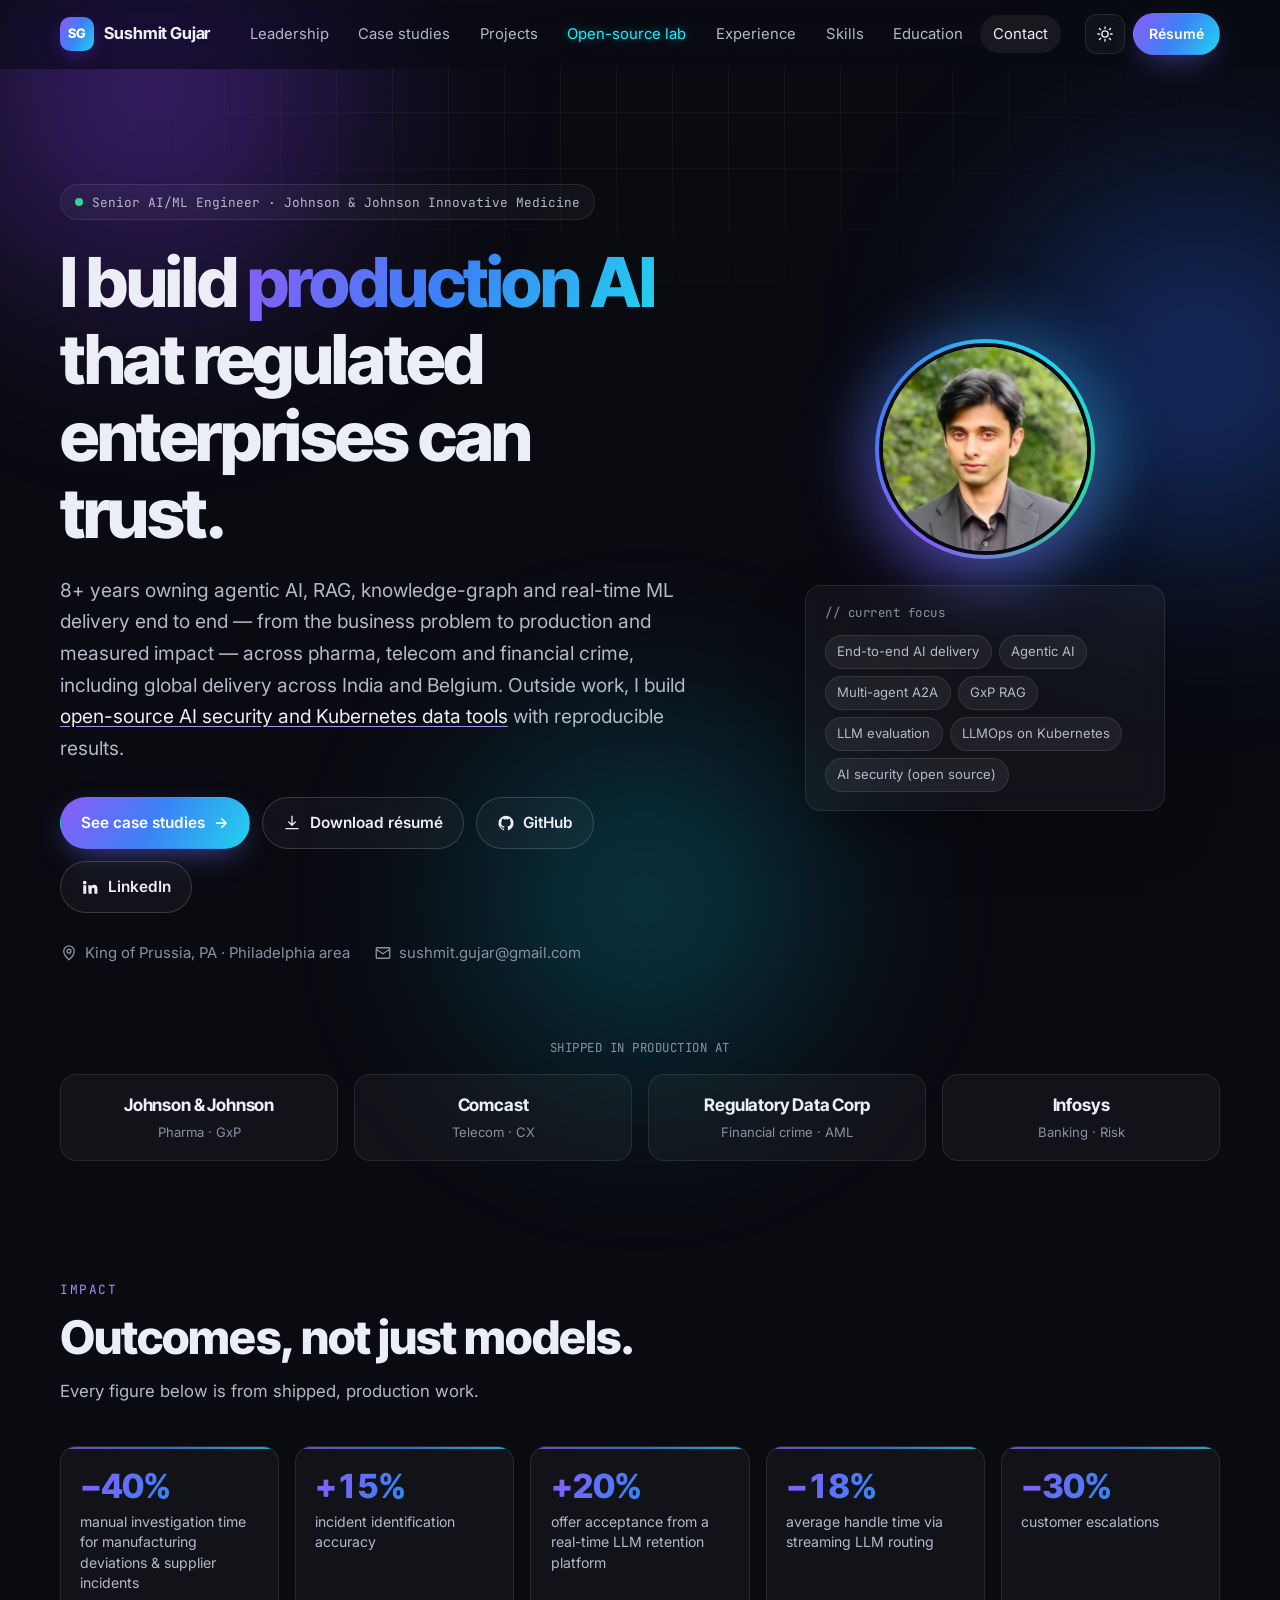
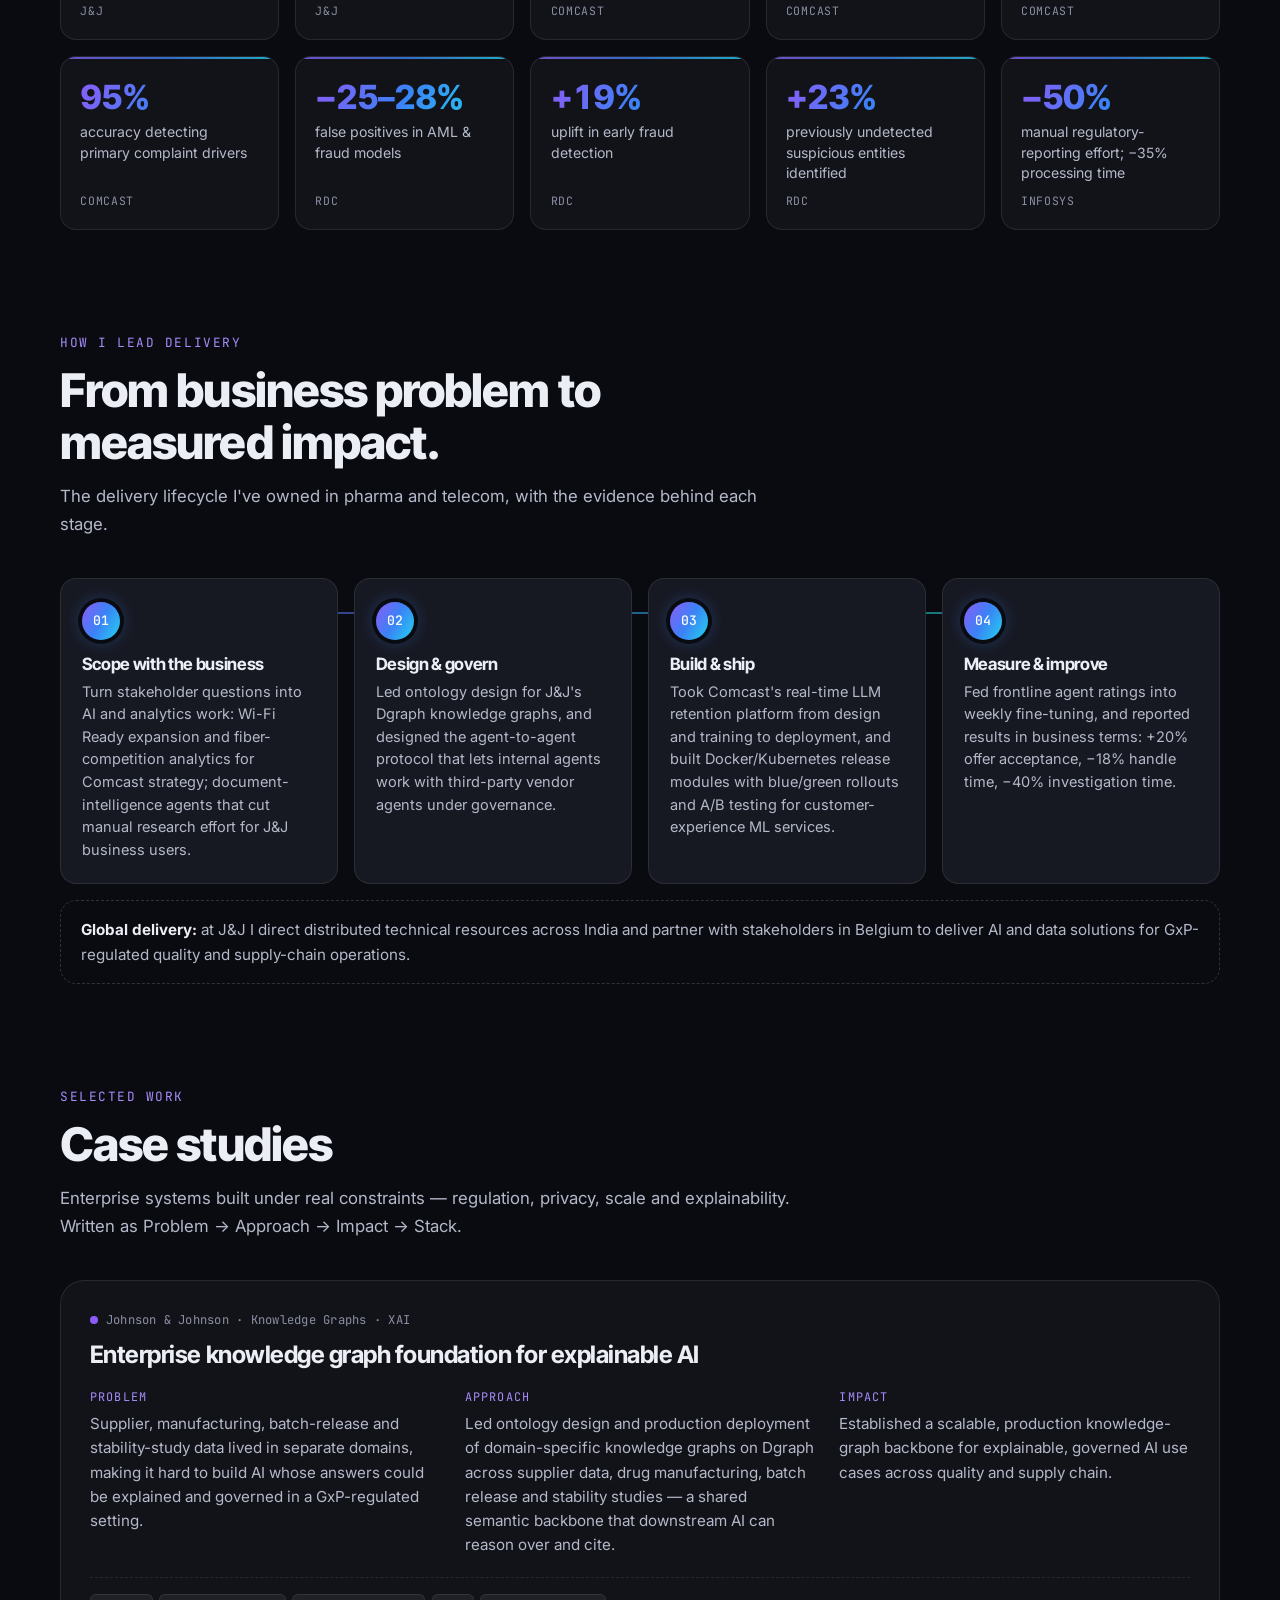
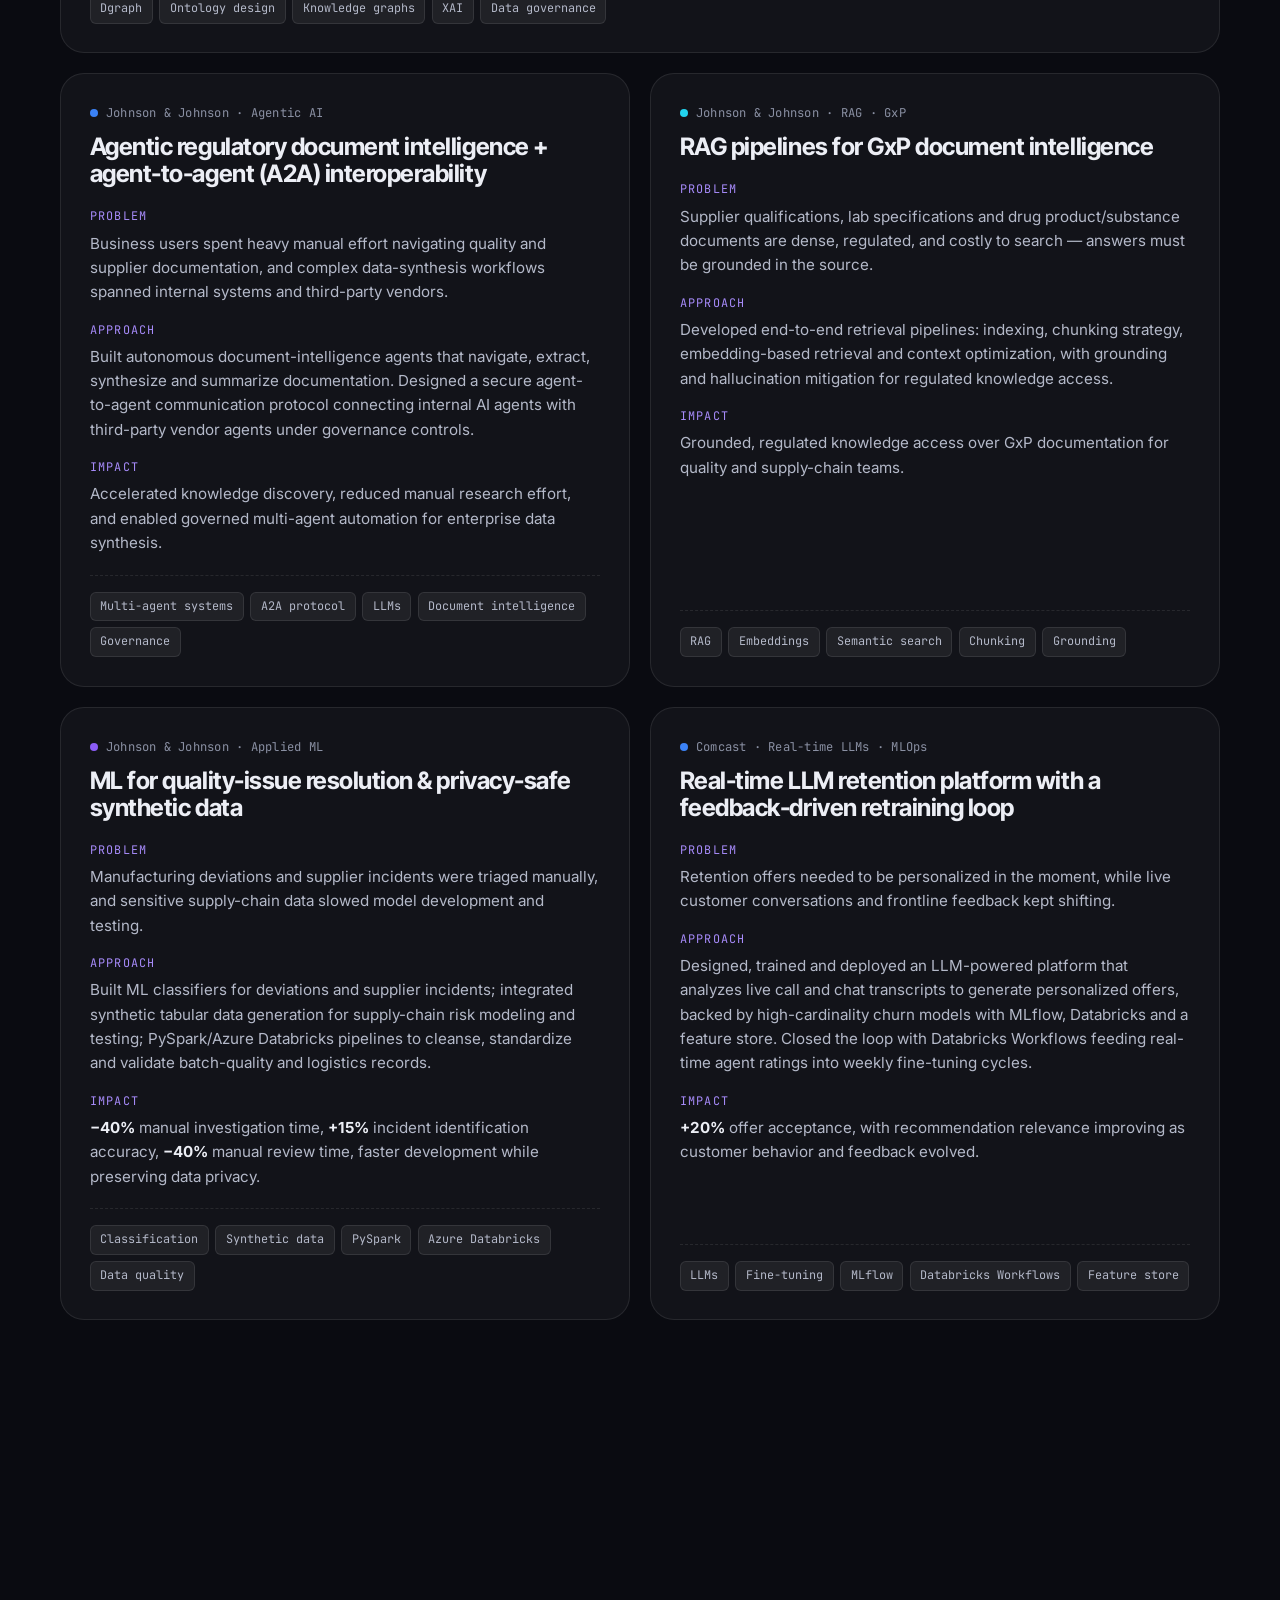
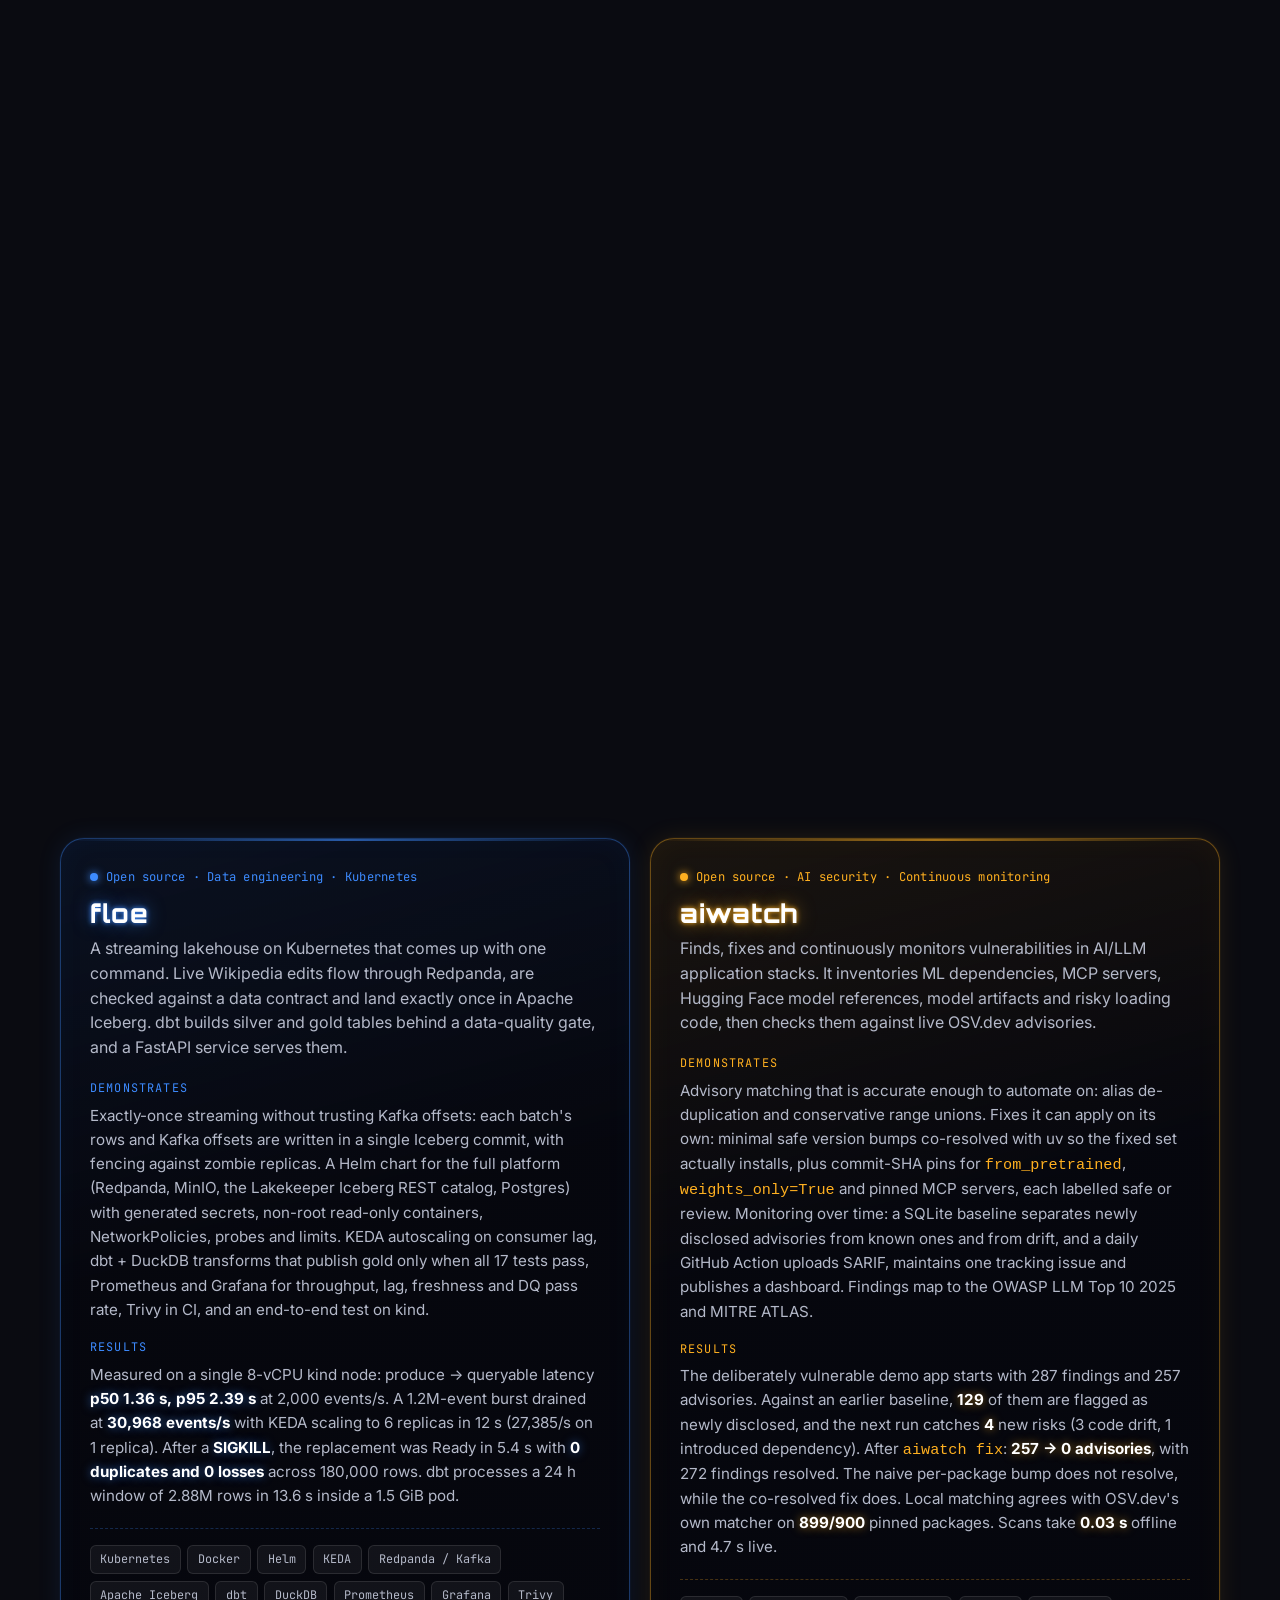
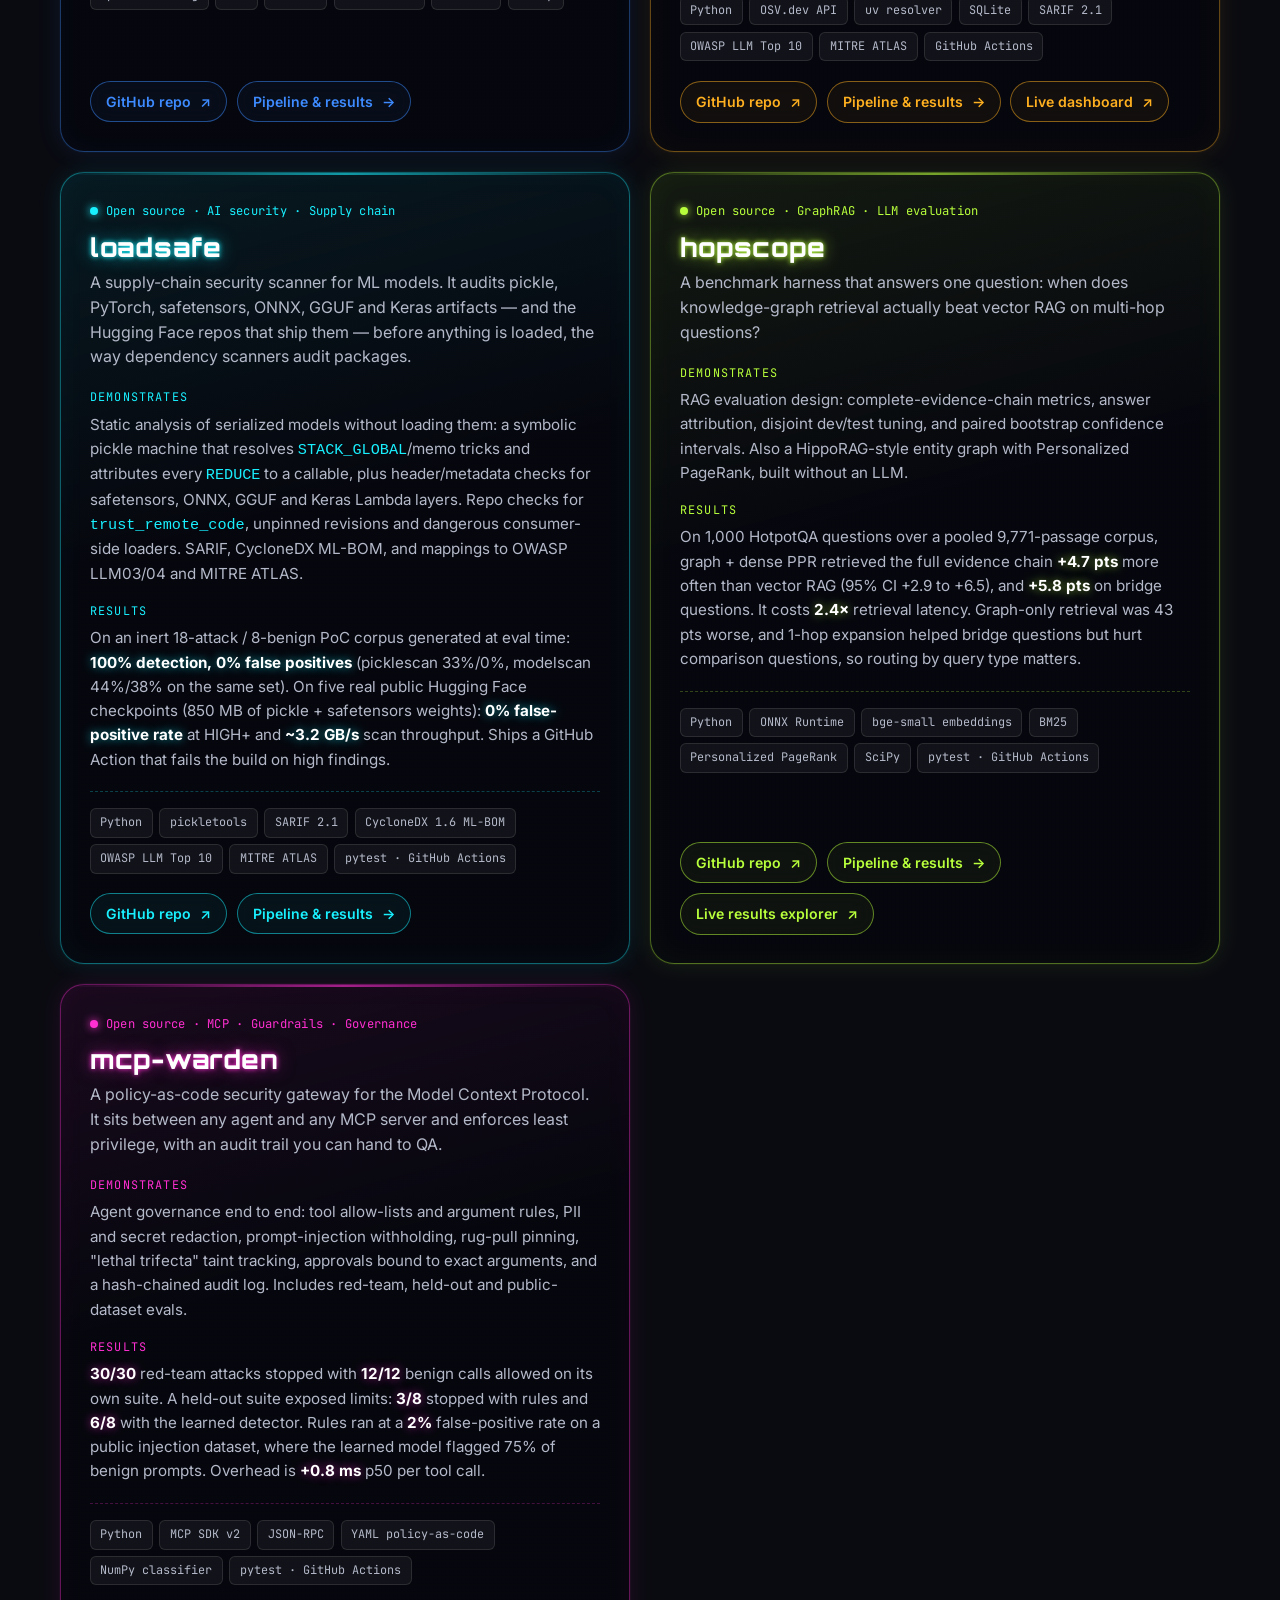
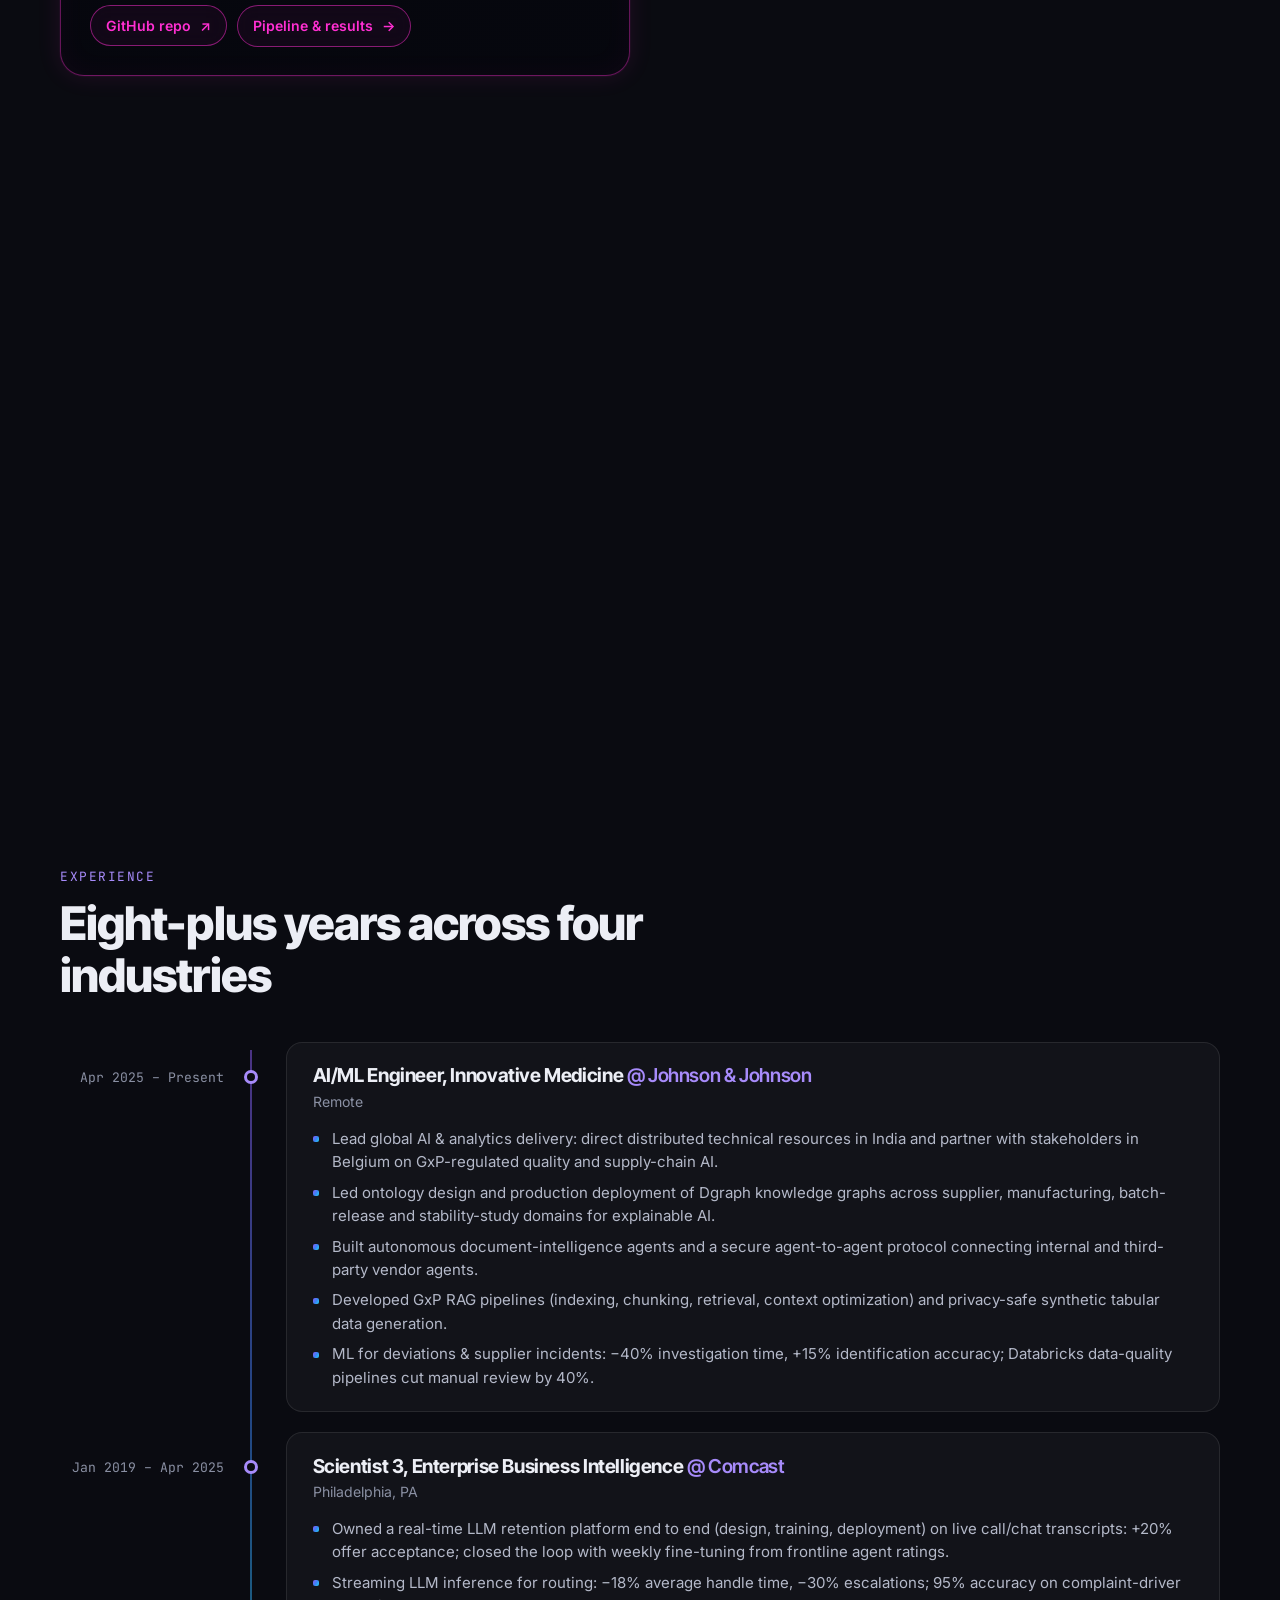
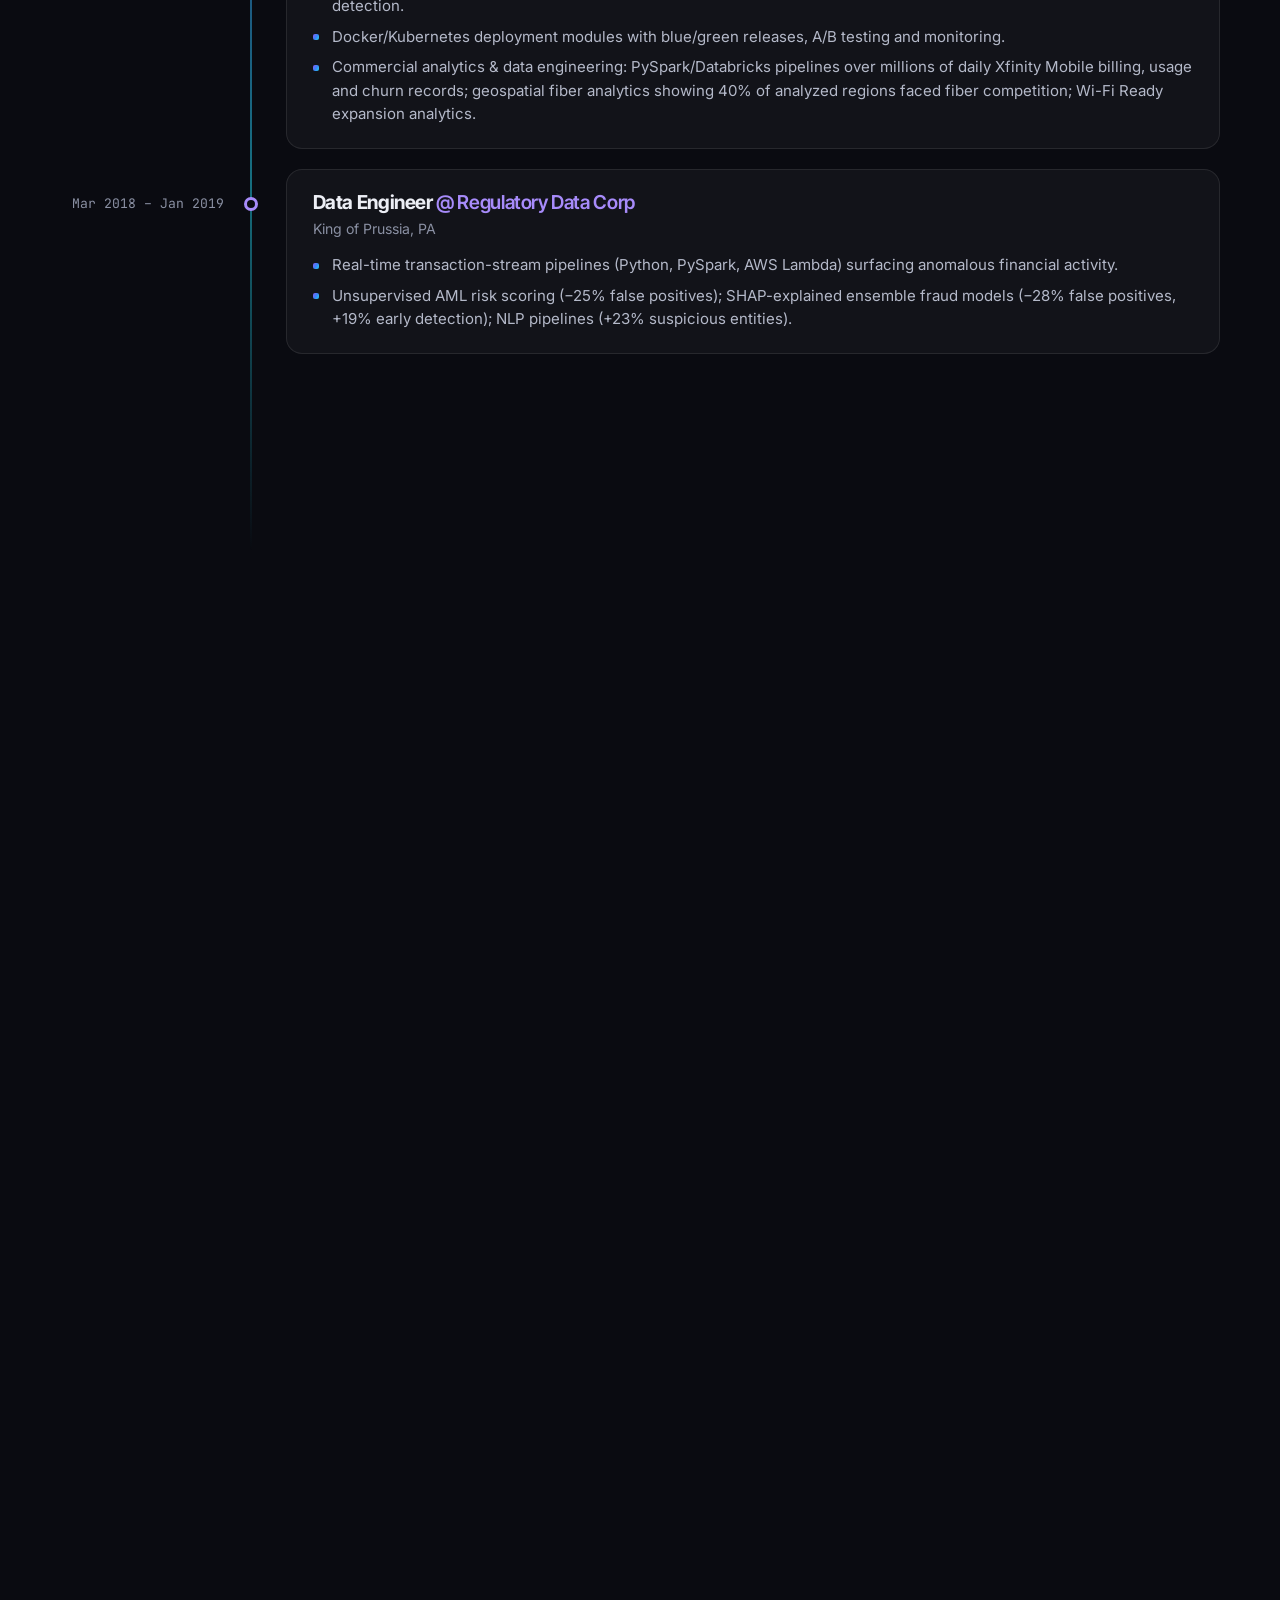
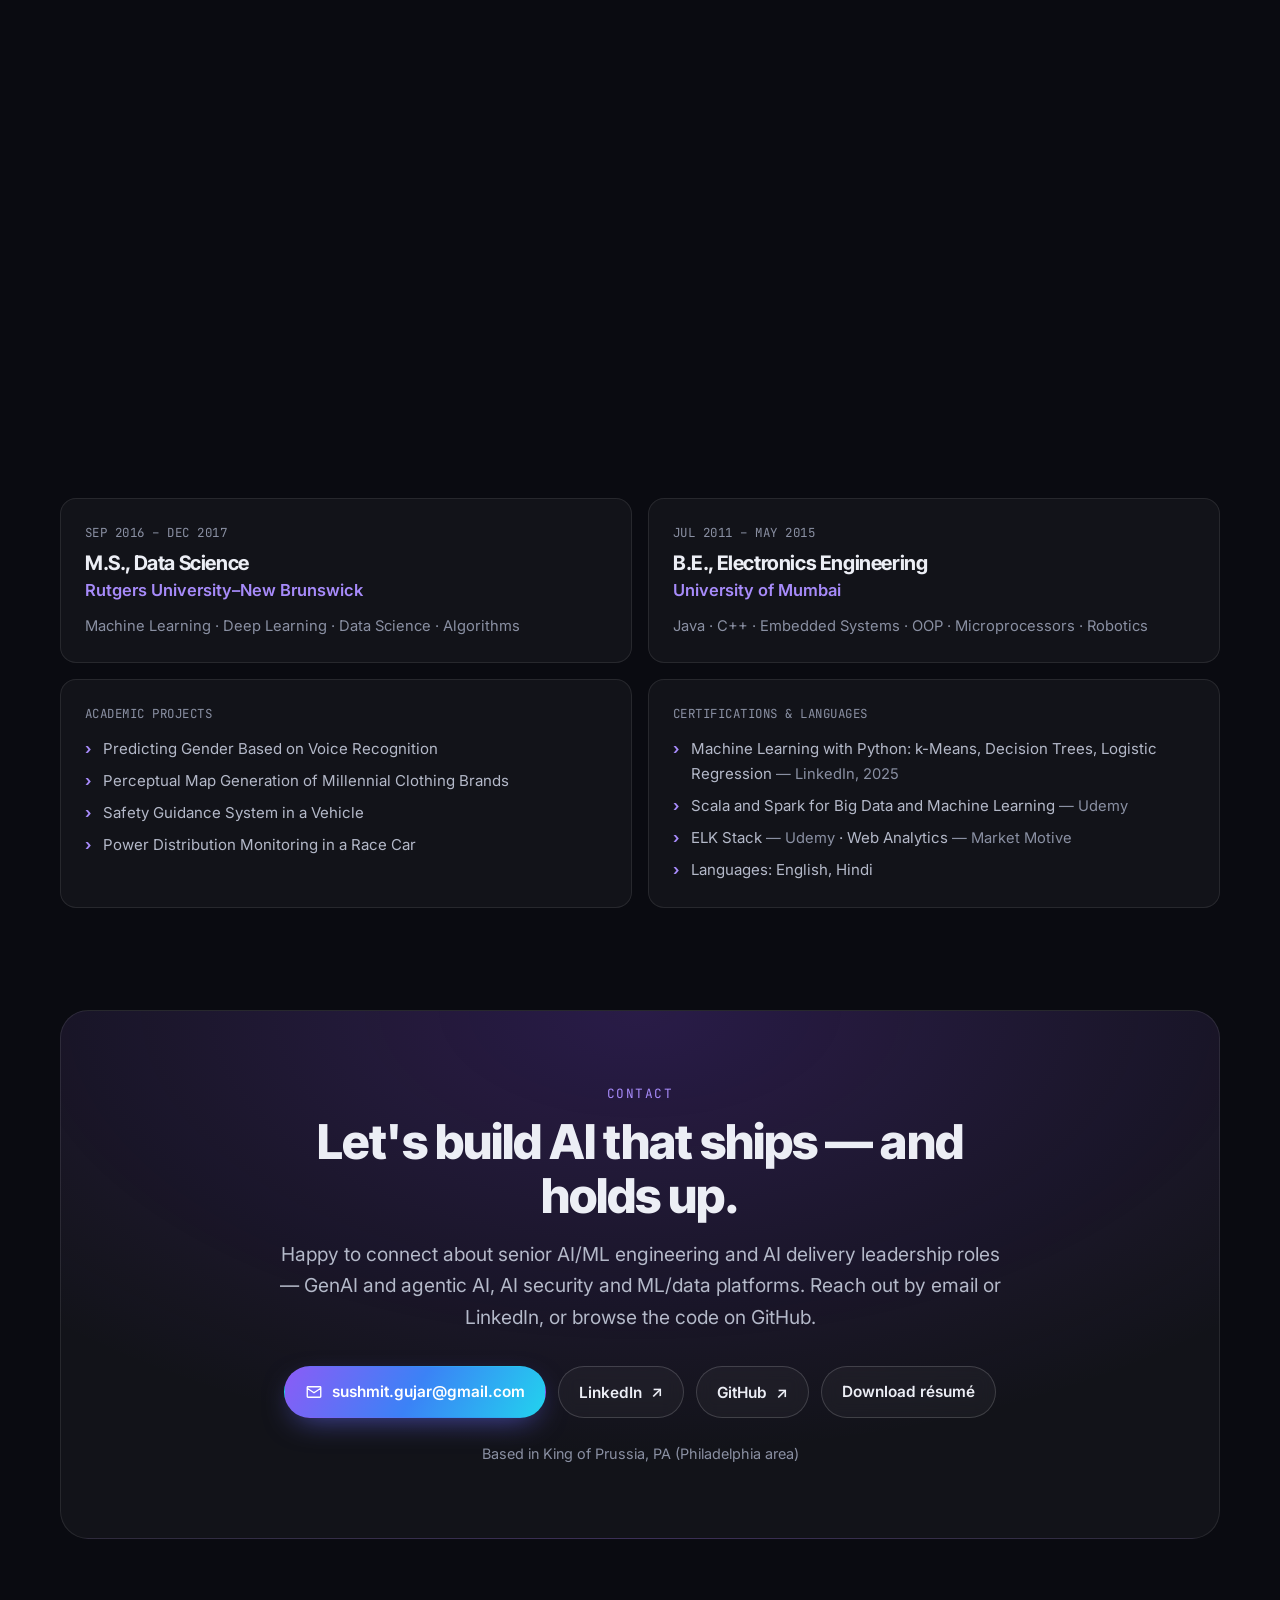
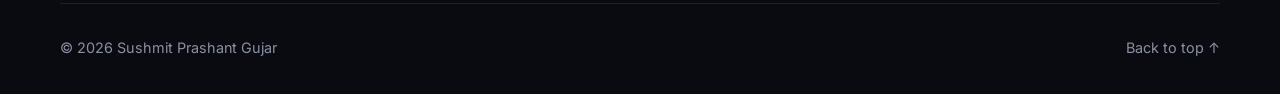
==== commit 694f2457: "Weekly refresh 2026-11-02: leadership & delivery pipeline section, ownership-framed hero/experience," ====
--- a/index.html
+++ b/index.html
@@ -3,10 +3,10 @@
 <head>
   <meta charset="utf-8">
   <meta name="viewport" content="width=device-width, initial-scale=1">
-  <title>Sushmit Gujar — Senior AI/ML Engineer · Agentic AI, RAG, MLOps &amp; AI Security</title>
-  <meta name="description" content="Sushmit Gujar is a Senior AI/ML Engineer with 8+ years shipping production agentic AI, RAG, knowledge graphs, real-time LLM inference and MLOps on Docker/Kubernetes across pharma (J&amp;J), telecom (Comcast) and financial crime, plus open-source AI security and data engineering tools.">
+  <title>Sushmit Gujar — Senior AI/ML Engineer · End-to-End Agentic AI Delivery, RAG &amp; MLOps</title>
+  <meta name="description" content="Sushmit Gujar is a Senior AI/ML Engineer with 8+ years owning production agentic AI, RAG, knowledge graphs, real-time LLM inference and MLOps end to end — from business problem to measured impact — across pharma (J&amp;J), telecom (Comcast) and financial crime, including global delivery across India and Belgium.">
   <meta name="author" content="Sushmit Prashant Gujar">
-  <meta name="keywords" content="AI Engineer, ML Engineer, Senior AI/ML Engineer, Agentic AI, multi-agent systems, RAG, LLM evaluation, LLMOps, MLOps, AI security, Kubernetes, Docker, data engineering, knowledge graph, explainable AI, GxP, Databricks, PySpark, Philadelphia">
+  <meta name="keywords" content="AI Engineer, ML Engineer, Senior AI/ML Engineer, Agentic AI, AI delivery leadership, GenAI delivery, commercial analytics, stakeholder management, multi-agent systems, RAG, LLM evaluation, LLMOps, MLOps, AI security, Kubernetes, Docker, data engineering, knowledge graph, explainable AI, GxP, Databricks, PySpark, Philadelphia">
   <meta name="theme-color" content="#0a0b11" media="(prefers-color-scheme: dark)">
   <meta name="theme-color" content="#f7f7fb" media="(prefers-color-scheme: light)">
   <meta name="color-scheme" content="dark light">
@@ -60,7 +60,7 @@
     "@type": "ProfilePage",
     "url": "https://sushmit-gujar.github.io/",
     "name": "Sushmit Gujar — Senior AI/ML Engineer",
-    "dateModified": "2026-10-26",
+    "dateModified": "2026-11-02",
     "mainEntity": {
       "@type": "Person",
       "@id": "https://sushmit-gujar.github.io/#person",
@@ -78,7 +78,7 @@
         { "@type": "CollegeOrUniversity", "name": "University of Mumbai" }
       ],
       "knowsLanguage": ["English", "Hindi"],
-      "knowsAbout": ["Agentic AI", "Multi-agent systems", "Retrieval-Augmented Generation", "Large language models", "LLM evaluation", "Knowledge graphs", "Explainable AI", "MLOps", "Docker", "Kubernetes", "Apache Airflow", "MLflow", "Anomaly detection", "Natural language processing", "PySpark", "Azure Databricks", "AI security", "Data engineering"],
+      "knowsAbout": ["Agentic AI", "AI solution delivery", "Commercial analytics", "Multi-agent systems", "Retrieval-Augmented Generation", "Large language models", "LLM evaluation", "Knowledge graphs", "Explainable AI", "MLOps", "Docker", "Kubernetes", "Apache Airflow", "MLflow", "Anomaly detection", "Natural language processing", "PySpark", "Azure Databricks", "AI security", "Data engineering"],
       "sameAs": ["https://www.linkedin.com/in/sushmitt/", "https://github.com/sushmit-gujar"]
     }
   }
@@ -100,6 +100,7 @@
       </a>
       <nav aria-label="Primary">
         <ul class="nav-links" id="nav-links">
+          <li><a href="#leadership">Leadership</a></li>
           <li><a href="#work">Case studies</a></li>
           <li><a href="#projects">Projects</a></li>
           <li><a href="projects/" class="nav-lab"><span class="lab-dot" aria-hidden="true"></span>Open-source lab</a></li>
@@ -128,7 +129,7 @@
       <div class="hero-copy">
         <p class="eyebrow reveal"><span class="pulse" aria-hidden="true"></span>Senior AI/ML Engineer · Johnson &amp; Johnson Innovative Medicine</p>
         <h1 id="hero-title" class="reveal">I build <span class="grad-text">production AI</span> that regulated enterprises can trust.</h1>
-        <p class="lede reveal">8+ years shipping agentic AI, RAG, knowledge graphs and real-time ML across pharma, telecom and financial crime — turning complex enterprise data into explainable, governed systems with measurable business impact. Outside work, I build <a href="#projects">open-source AI security and Kubernetes data tools</a> with reproducible results.</p>
+        <p class="lede reveal">8+ years owning agentic AI, RAG, knowledge-graph and real-time ML delivery end to end — from the business problem to production and measured impact — across pharma, telecom and financial crime, including global delivery across India and Belgium. Outside work, I build <a href="#projects">open-source AI security and Kubernetes data tools</a> with reproducible results.</p>
         <div class="hero-ctas reveal">
           <a class="btn btn-primary" href="#work">See case studies <span aria-hidden="true">→</span></a>
           <a class="btn btn-ghost" href="Sushmit-Gujar-Resume.pdf" download>
@@ -160,7 +161,7 @@
         <div class="stack-card" aria-label="Current focus areas">
           <p class="mono label">// current focus</p>
           <ul class="chips">
-            <li>Agentic AI</li><li>Multi-agent A2A</li><li>GxP RAG</li><li>LLM evaluation</li><li>LLMOps on Kubernetes</li><li>AI security (open source)</li>
+            <li>End-to-end AI delivery</li><li>Agentic AI</li><li>Multi-agent A2A</li><li>GxP RAG</li><li>LLM evaluation</li><li>LLMOps on Kubernetes</li><li>AI security (open source)</li>
           </ul>
         </div>
       </div>
@@ -198,6 +199,22 @@
       </ul>
     </section>
 
+    <!-- LEADERSHIP & DELIVERY -->
+    <section class="leadership container" id="leadership" aria-labelledby="lead-title">
+      <div class="section-head reveal">
+        <p class="kicker">How I lead delivery</p>
+        <h2 id="lead-title">From business problem to measured impact.</h2>
+        <p class="section-sub">The delivery lifecycle I've owned in pharma and telecom, with the evidence behind each stage.</p>
+      </div>
+      <ol class="flow">
+        <li class="flow-step reveal"><span class="flow-n mono" aria-hidden="true">01</span><h3>Scope with the business</h3><p>Turn stakeholder questions into AI and analytics work: Wi-Fi Ready expansion and fiber-competition analytics for Comcast strategy; document-intelligence agents that cut manual research effort for J&amp;J business users.</p></li>
+        <li class="flow-step reveal"><span class="flow-n mono" aria-hidden="true">02</span><h3>Design &amp; govern</h3><p>Led ontology design for J&amp;J's Dgraph knowledge graphs, and designed the agent-to-agent protocol that lets internal agents work with third-party vendor agents under governance.</p></li>
+        <li class="flow-step reveal"><span class="flow-n mono" aria-hidden="true">03</span><h3>Build &amp; ship</h3><p>Took Comcast's real-time LLM retention platform from design and training to deployment, and built Docker/Kubernetes release modules with blue/green rollouts and A/B testing for customer-experience ML services.</p></li>
+        <li class="flow-step reveal"><span class="flow-n mono" aria-hidden="true">04</span><h3>Measure &amp; improve</h3><p>Fed frontline agent ratings into weekly fine-tuning, and reported results in business terms: +20% offer acceptance, −18% handle time, −40% investigation time.</p></li>
+      </ol>
+      <p class="flow-note reveal"><strong>Global delivery:</strong> at J&amp;J I direct distributed technical resources across India and partner with stakeholders in Belgium to deliver AI and data solutions for GxP-regulated quality and supply-chain operations.</p>
+    </section>
+
     <!-- CASE STUDIES -->
     <section class="work container" id="work" aria-labelledby="work-title">
       <div class="section-head reveal">
@@ -417,11 +434,11 @@
             <h3>AI/ML Engineer, Innovative Medicine <span class="at">@ Johnson &amp; Johnson</span></h3>
             <p class="tl-loc">Remote</p>
             <ul>
+              <li>Lead global AI &amp; analytics delivery: direct distributed technical resources in India and partner with stakeholders in Belgium on GxP-regulated quality and supply-chain AI.</li>
               <li>Led ontology design and production deployment of Dgraph knowledge graphs across supplier, manufacturing, batch-release and stability-study domains for explainable AI.</li>
               <li>Built autonomous document-intelligence agents and a secure agent-to-agent protocol connecting internal and third-party vendor agents.</li>
               <li>Developed GxP RAG pipelines (indexing, chunking, retrieval, context optimization) and privacy-safe synthetic tabular data generation.</li>
               <li>ML for deviations &amp; supplier incidents: −40% investigation time, +15% identification accuracy; Databricks data-quality pipelines cut manual review by 40%.</li>
-              <li>Directed distributed technical resources in India and partnered with stakeholders in Belgium on GxP-regulated quality and supply-chain AI.</li>
             </ul>
           </div>
         </li>
@@ -431,10 +448,10 @@
             <h3>Scientist 3, Enterprise Business Intelligence <span class="at">@ Comcast</span></h3>
             <p class="tl-loc">Philadelphia, PA</p>
             <ul>
-              <li>Real-time LLM retention platform on live call/chat transcripts: +20% offer acceptance; weekly fine-tuning from agent ratings.</li>
+              <li>Owned a real-time LLM retention platform end to end (design, training, deployment) on live call/chat transcripts: +20% offer acceptance; closed the loop with weekly fine-tuning from frontline agent ratings.</li>
               <li>Streaming LLM inference for routing: −18% average handle time, −30% escalations; 95% accuracy on complaint-driver detection.</li>
               <li>Docker/Kubernetes deployment modules with blue/green releases, A/B testing and monitoring.</li>
-              <li>PySpark/Databricks pipelines over millions of daily Xfinity Mobile billing, usage and churn records; geospatial fiber analytics showing 40% of analyzed regions faced fiber competition; Wi-Fi Ready expansion analytics.</li>
+              <li>Commercial analytics &amp; data engineering: PySpark/Databricks pipelines over millions of daily Xfinity Mobile billing, usage and churn records; geospatial fiber analytics showing 40% of analyzed regions faced fiber competition; Wi-Fi Ready expansion analytics.</li>
             </ul>
           </div>
         </li>
@@ -468,9 +485,10 @@
       <div class="section-head reveal">
         <p class="kicker">Toolkit</p>
         <h2 id="skills-title">Skills</h2>
-        <p class="section-sub">Grouped the way modern AI teams hire. The first six groups are backed by production work above; the last comes from my open-source projects.</p>
+        <p class="section-sub">Grouped the way modern AI teams hire. Everything except the last group is backed by production work above; the last comes from my open-source projects.</p>
       </div>
       <div class="sgrid">
+        <div class="sgroup sgroup-wide reveal"><h3>Delivery &amp; leadership</h3><ul class="chips"><li>End-to-end AI delivery (design → rollout)</li><li>Global delivery (India · Belgium)</li><li>Stakeholder partnership</li><li>Commercial analytics</li><li>Solution &amp; ontology design</li><li>Production rollout (blue/green, A/B)</li><li>Business-impact measurement</li></ul></div>
         <div class="sgroup reveal"><h3>Agentic AI</h3><ul class="chips"><li>Autonomous agents</li><li>Multi-agent systems</li><li>Agent-to-agent (A2A) protocols</li><li>Third-party agent integration</li><li>Governed automation</li><li>Document intelligence</li></ul></div>
         <div class="sgroup reveal"><h3>GenAI, LLMs &amp; RAG</h3><ul class="chips"><li>Retrieval-Augmented Generation</li><li>Embeddings</li><li>Semantic &amp; vector retrieval</li><li>Chunking &amp; indexing</li><li>Context optimization</li><li>Prompt engineering</li><li>LLM fine-tuning</li><li>Synthetic data generation</li></ul></div>
         <div class="sgroup reveal"><h3>LLMOps &amp; MLOps</h3><ul class="chips"><li>LLM evaluation</li><li>Model monitoring</li><li>Drift-aware feedback loops</li><li>Real-time / streaming inference</li><li>CI/CD</li><li>MLflow</li><li>Kubeflow</li><li>Airflow</li><li>Databricks Workflows</li><li>Feature store</li><li>Docker</li><li>Kubernetes</li><li>Blue/green &amp; A/B testing</li></ul></div>
@@ -526,7 +544,7 @@
       <div class="contact-card reveal">
         <p class="kicker">Contact</p>
         <h2 id="contact-title">Let's build AI that ships — and holds up.</h2>
-        <p class="lede">Happy to connect about AI/ML, GenAI and agentic AI engineering, AI security and ML/data platforms. Reach out by email or LinkedIn, or browse the code on GitHub.</p>
+        <p class="lede">Happy to connect about senior AI/ML engineering and AI delivery leadership roles — GenAI and agentic AI, AI security and ML/data platforms. Reach out by email or LinkedIn, or browse the code on GitHub.</p>
         <div class="hero-ctas center">
           <a class="btn btn-primary" href="mailto:sushmit.gujar@gmail.com">
             <svg viewBox="0 0 24 24" aria-hidden="true"><path d="M3 7l9 6 9-6M4 5h16a1 1 0 0 1 1 1v12a1 1 0 0 1-1 1H4a1 1 0 0 1-1-1V6a1 1 0 0 1 1-1z"/></svg>
--- a/styles.css
+++ b/styles.css
@@ -322,3 +322,19 @@
 .sgroup h3 .small { font-weight: 500; font-size: .8rem; }
 .lede a { color: var(--text); text-decoration: underline; text-decoration-color: var(--accent, currentColor); text-underline-offset: 3px; }
 .lede a:hover { text-decoration-thickness: 2px; }
+
+/* 2026-11-02 refresh: leadership & delivery flow (pipeline style) */
+.leadership { padding-block: clamp(4rem, 8vw, 6.5rem) 0; }
+.flow { position: relative; display: grid; grid-template-columns: repeat(4, 1fr); gap: 1rem; counter-reset: none; }
+.flow::before { content: ""; position: absolute; left: 1.5rem; right: 1.5rem; top: 2.1rem; height: 2px; background: linear-gradient(90deg, var(--g1), var(--g2), var(--g3), var(--g4)); opacity: .55; z-index: 0; }
+.flow-step { position: relative; z-index: 1; padding: 1.4rem 1.3rem 1.35rem; border-radius: var(--r-md); border: 1px solid var(--border); background: var(--bg-2); background-image: linear-gradient(var(--surface), var(--surface)); }
+.flow-n { display: inline-grid; place-items: center; width: 2.4rem; height: 2.4rem; border-radius: 50%; margin-bottom: .9rem; font-size: .82rem; font-weight: 500; color: #fff; background: var(--grad); box-shadow: 0 0 0 4px var(--bg), 0 0 18px rgba(59,130,246,.45); }
+.flow-step h3 { font-size: 1.06rem; margin-bottom: .45rem; }
+.flow-step p { color: var(--text-2); font-size: .91rem; line-height: 1.55; }
+.flow-note { margin-top: 1rem; padding: 1rem 1.25rem; border-radius: var(--r-md); border: 1px dashed var(--border-2); color: var(--text-2); font-size: .95rem; }
+.flow-note strong { color: var(--text); }
+@media (max-width: 1080px) { .flow { grid-template-columns: repeat(2, 1fr); } .flow::before { display: none; } }
+@media (max-width: 640px) {
+  .flow { grid-template-columns: 1fr; }
+  .flow::before { display: block; left: 2.5rem; right: auto; top: 1.5rem; bottom: 1.5rem; width: 2px; height: auto; background: linear-gradient(var(--g1), var(--g2), var(--g3), var(--g4)); }
+}
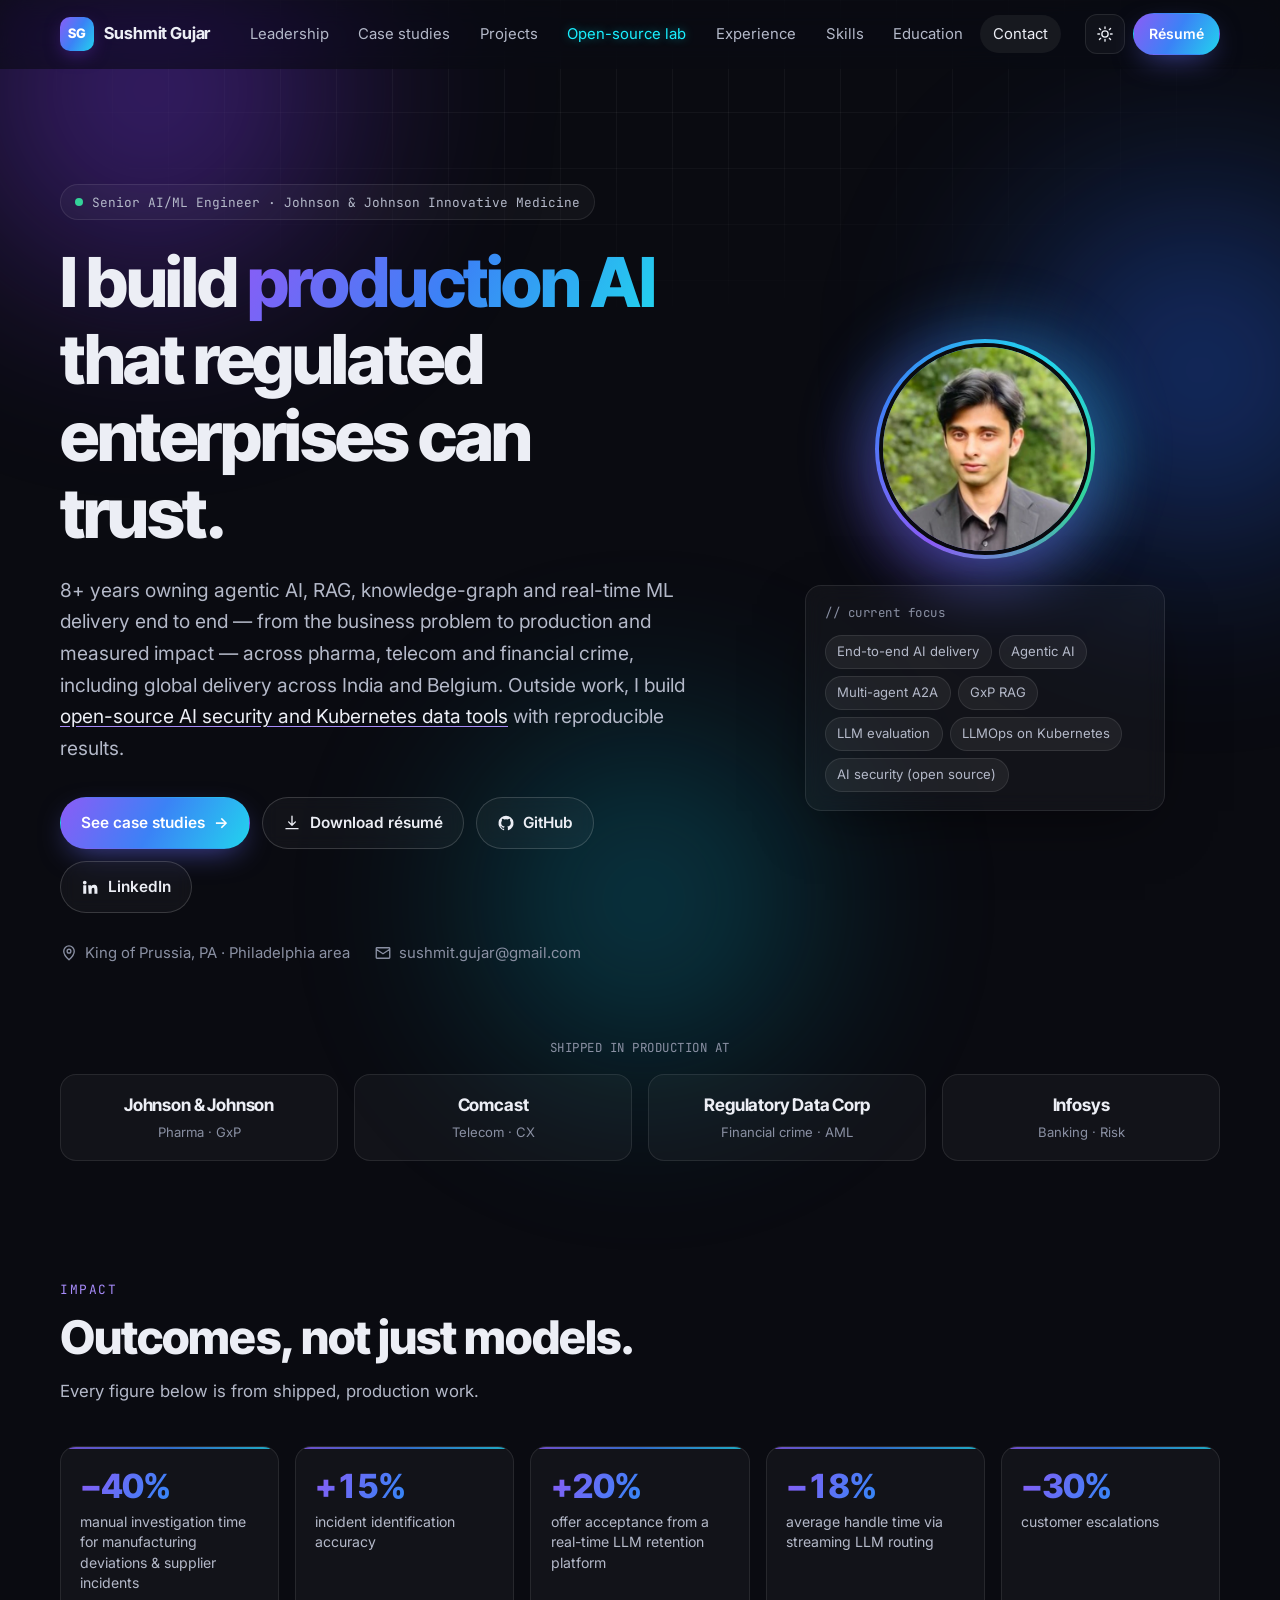
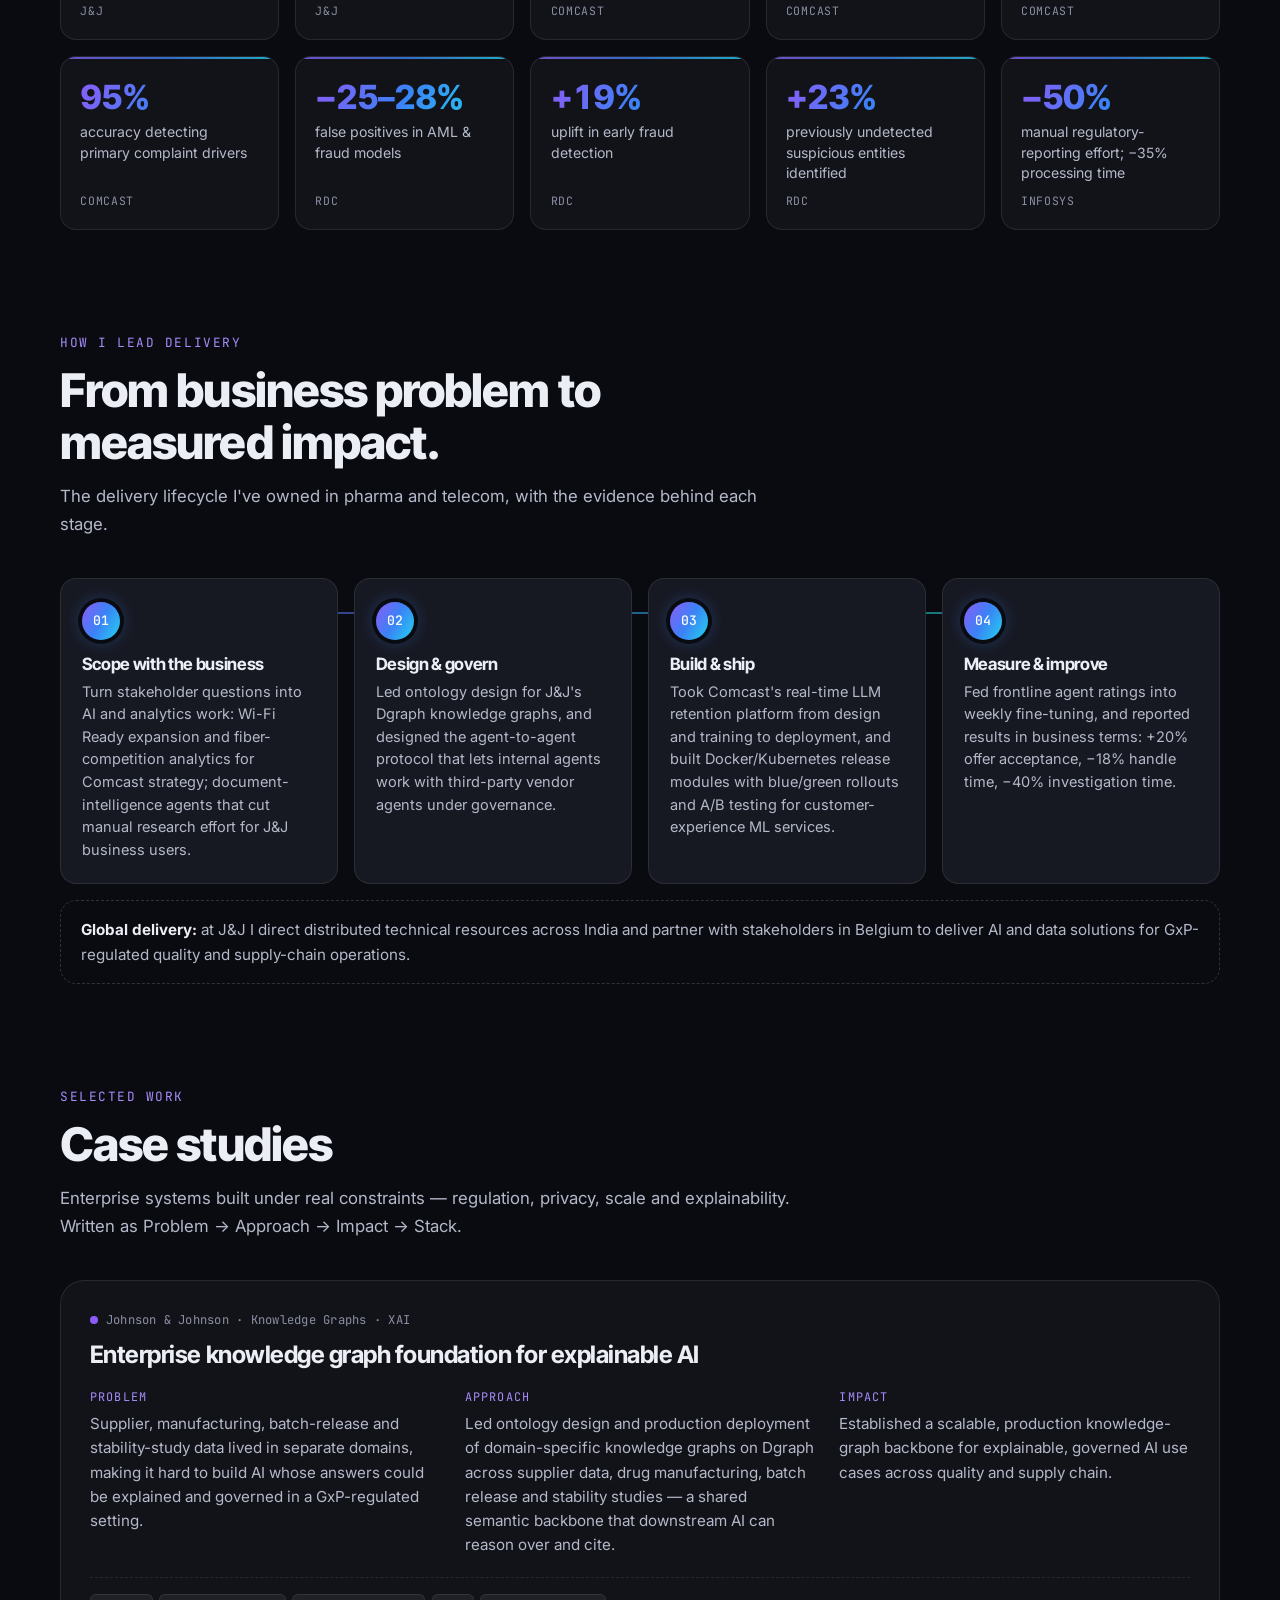
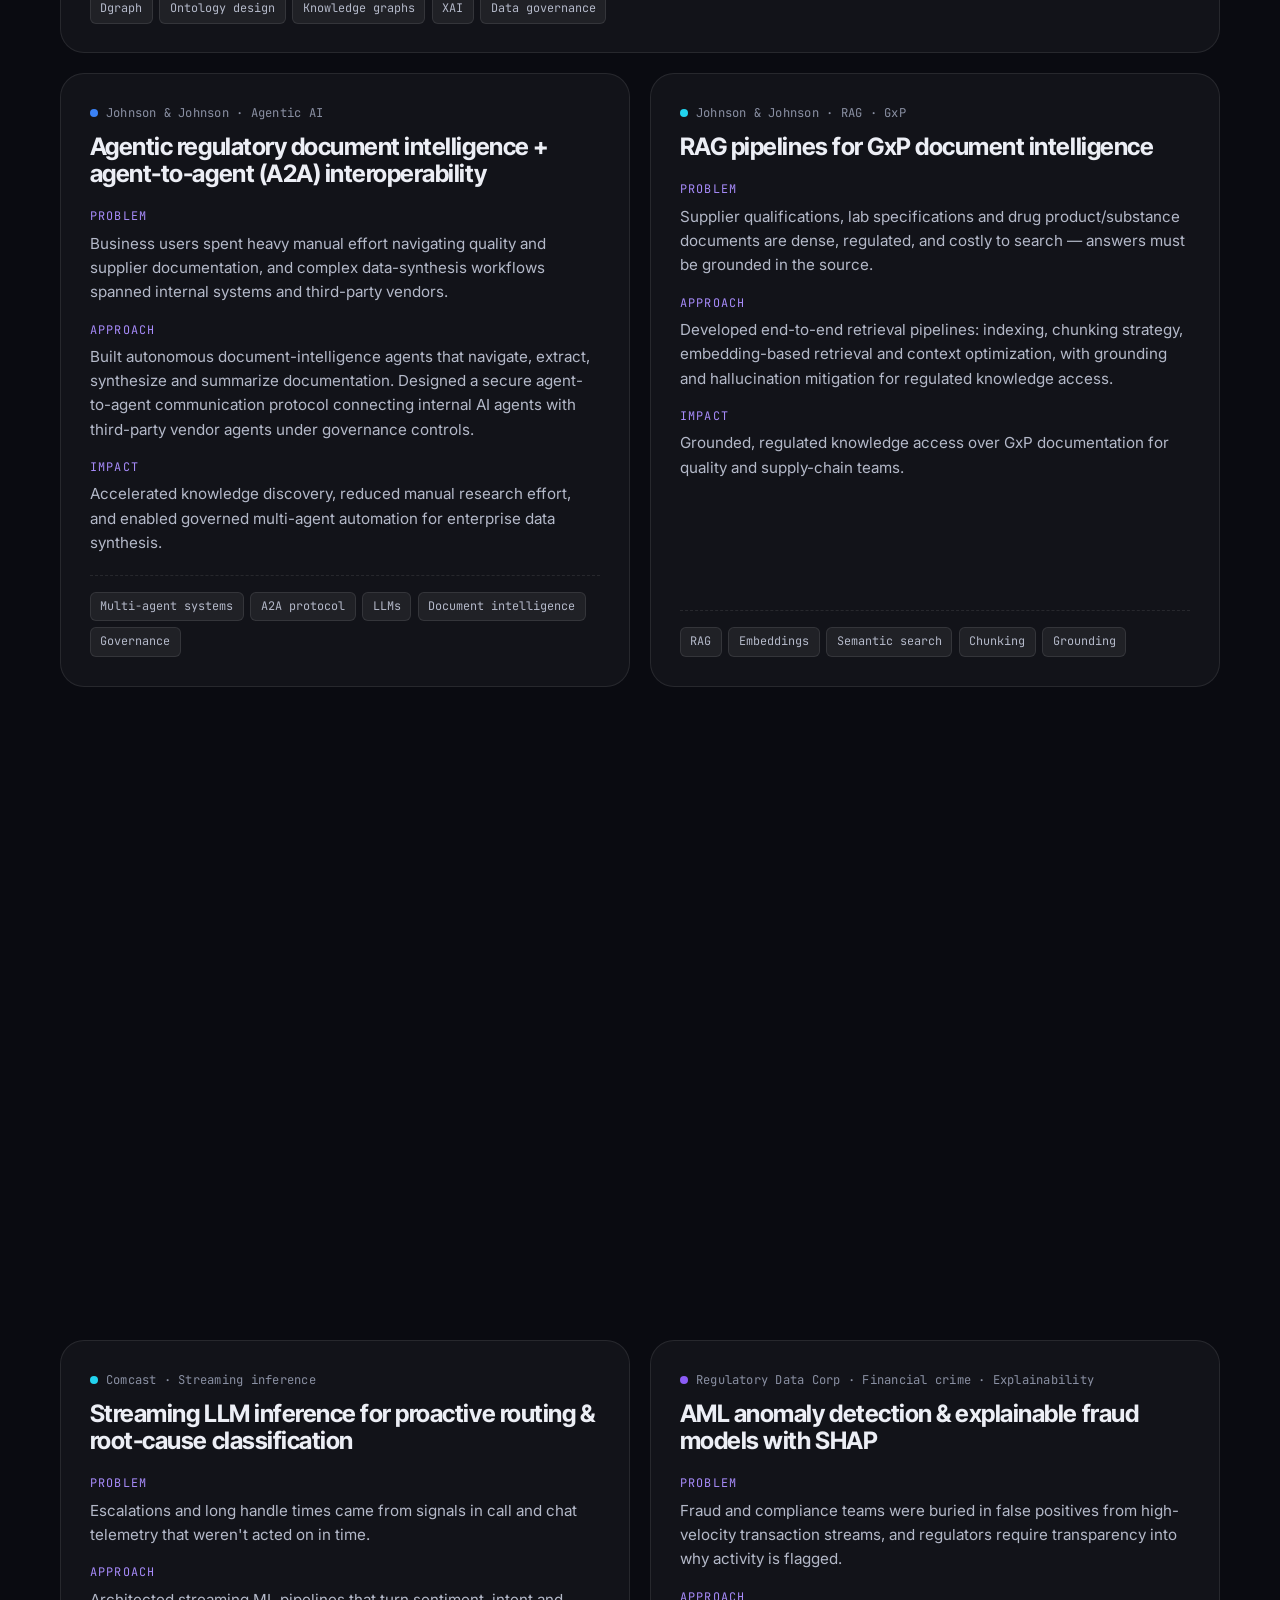
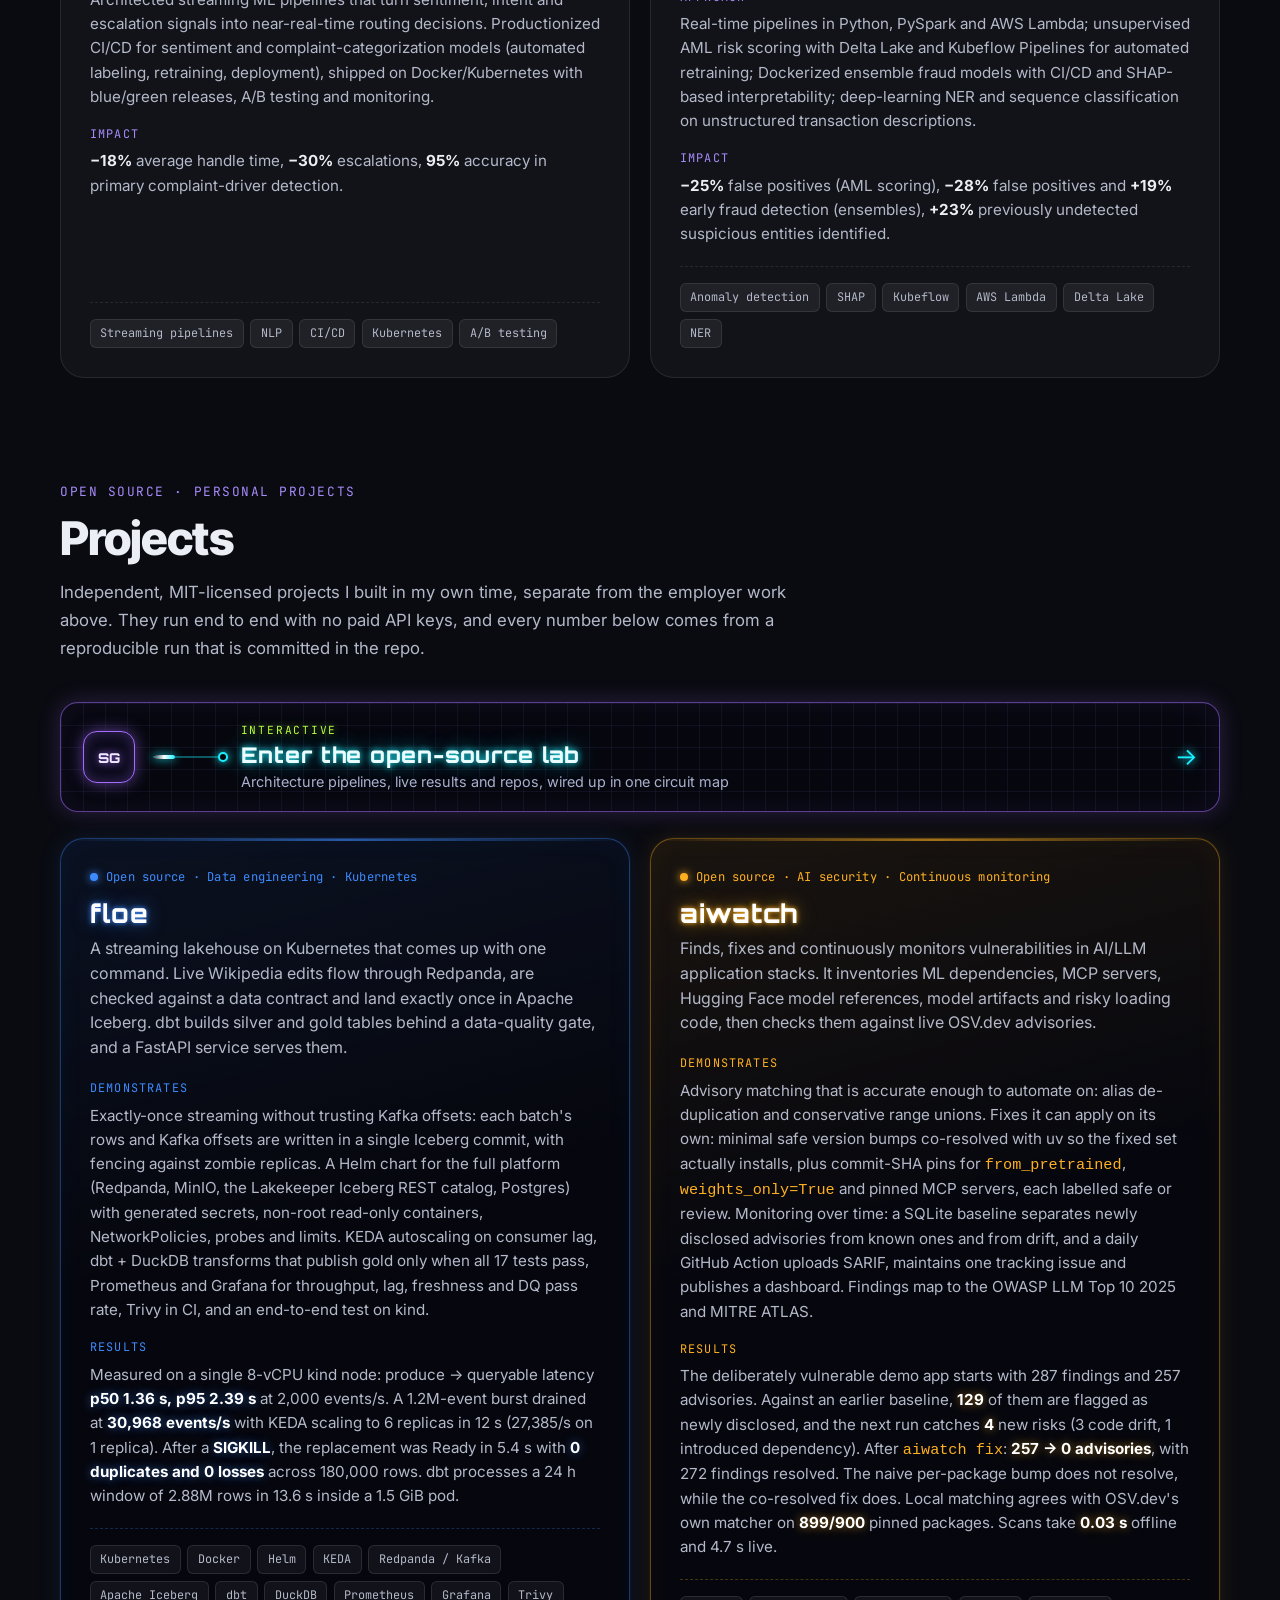
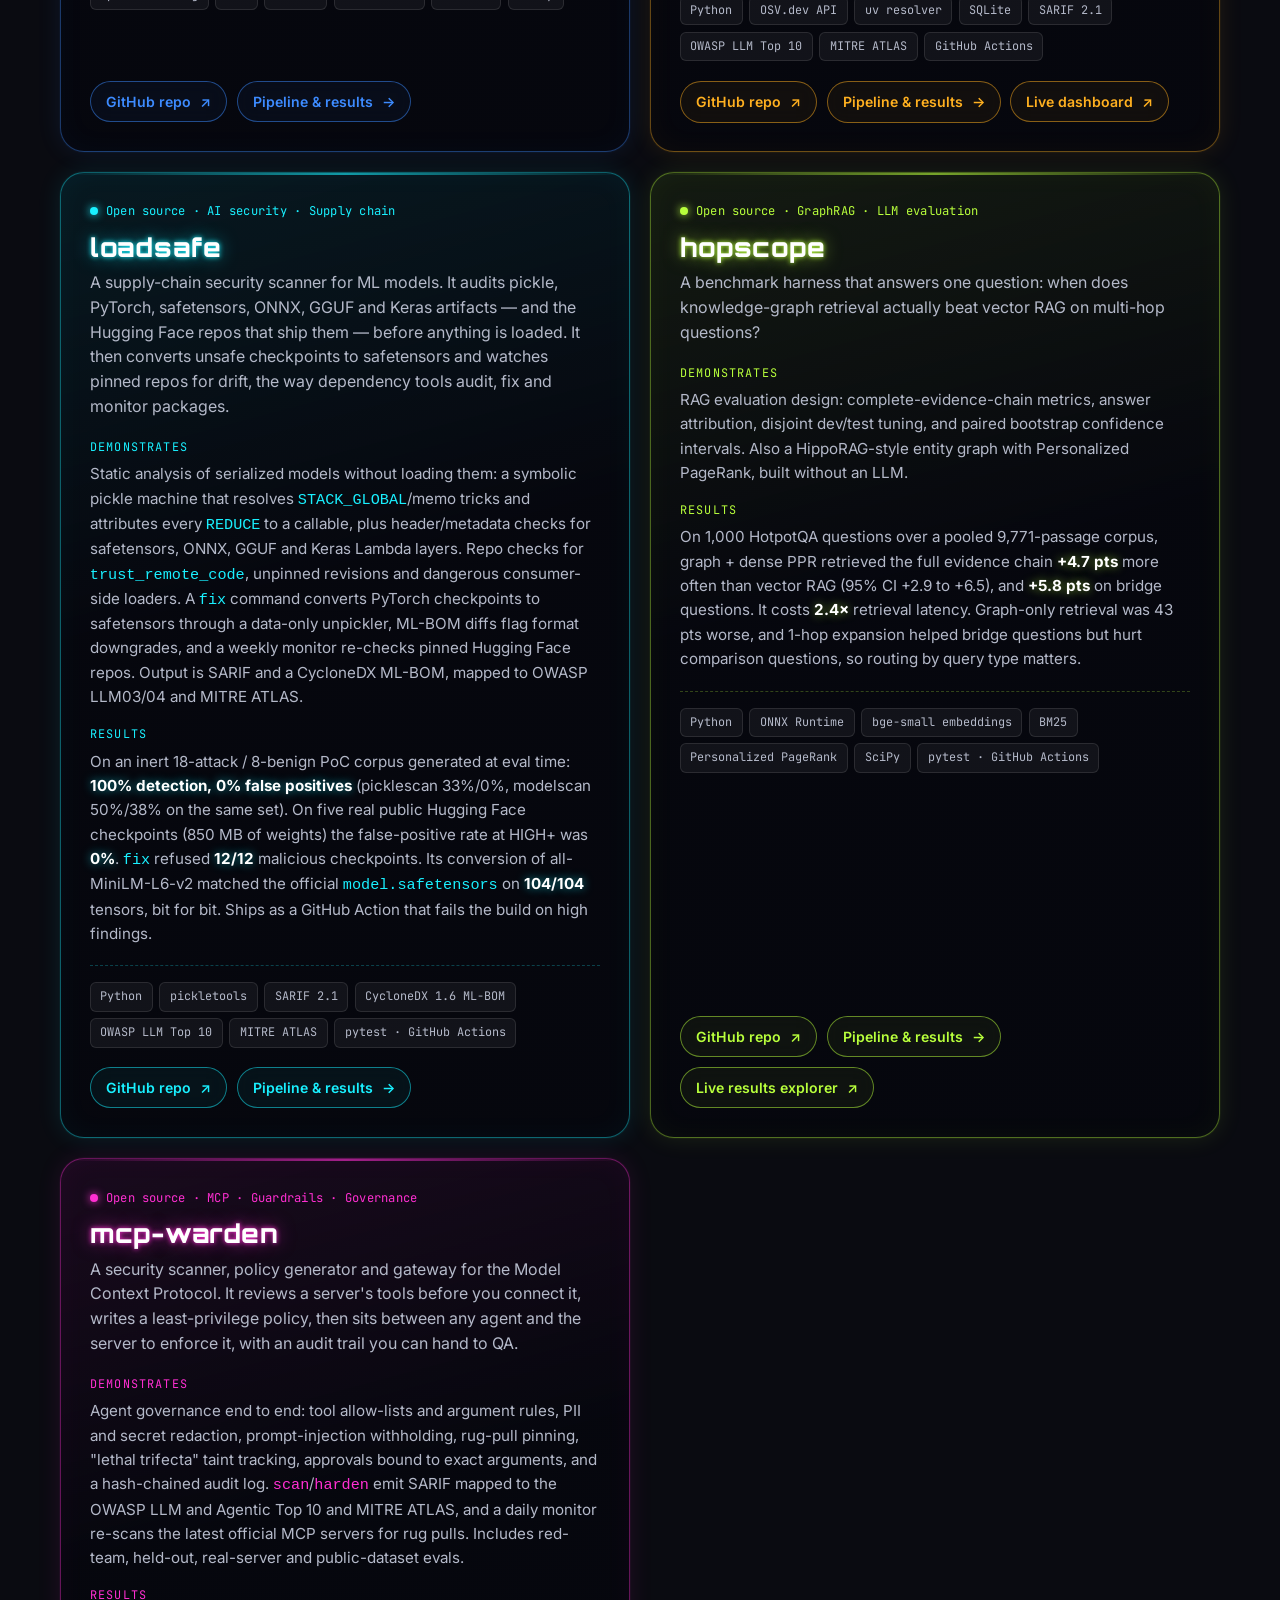
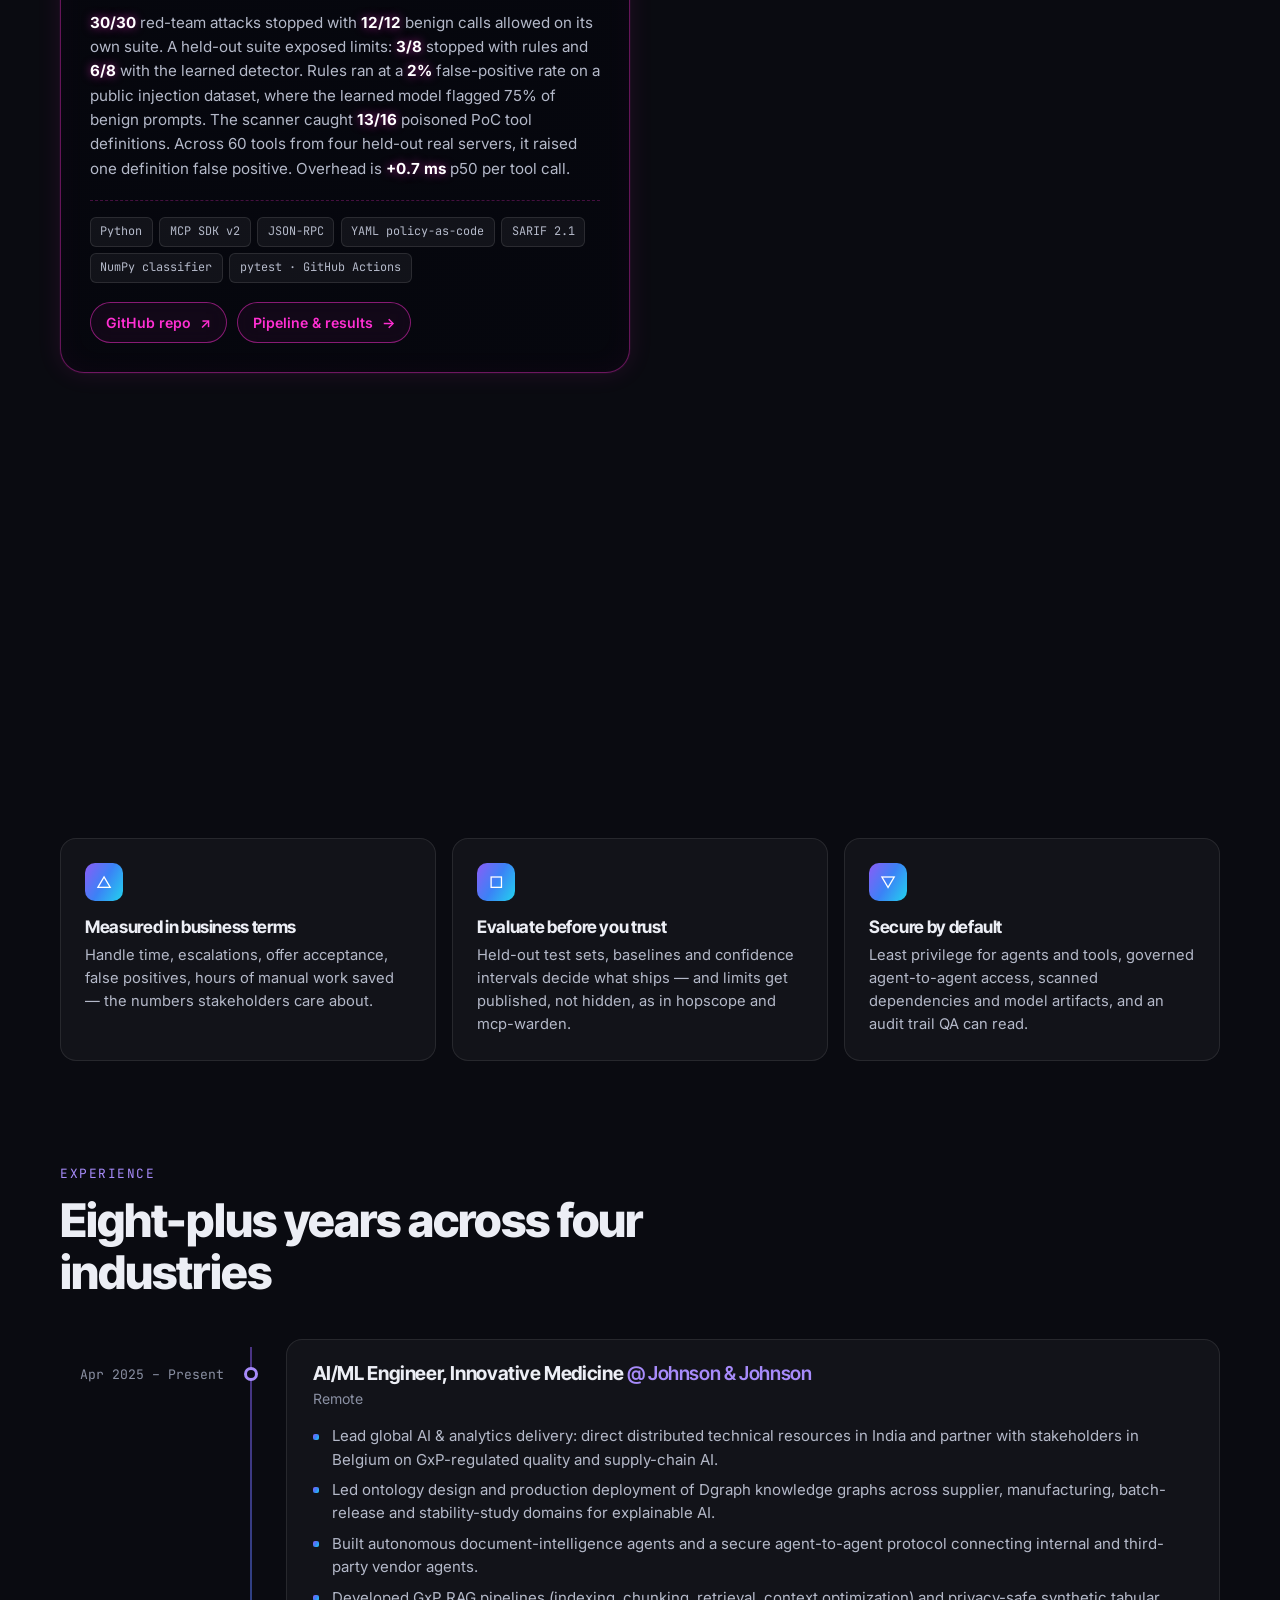
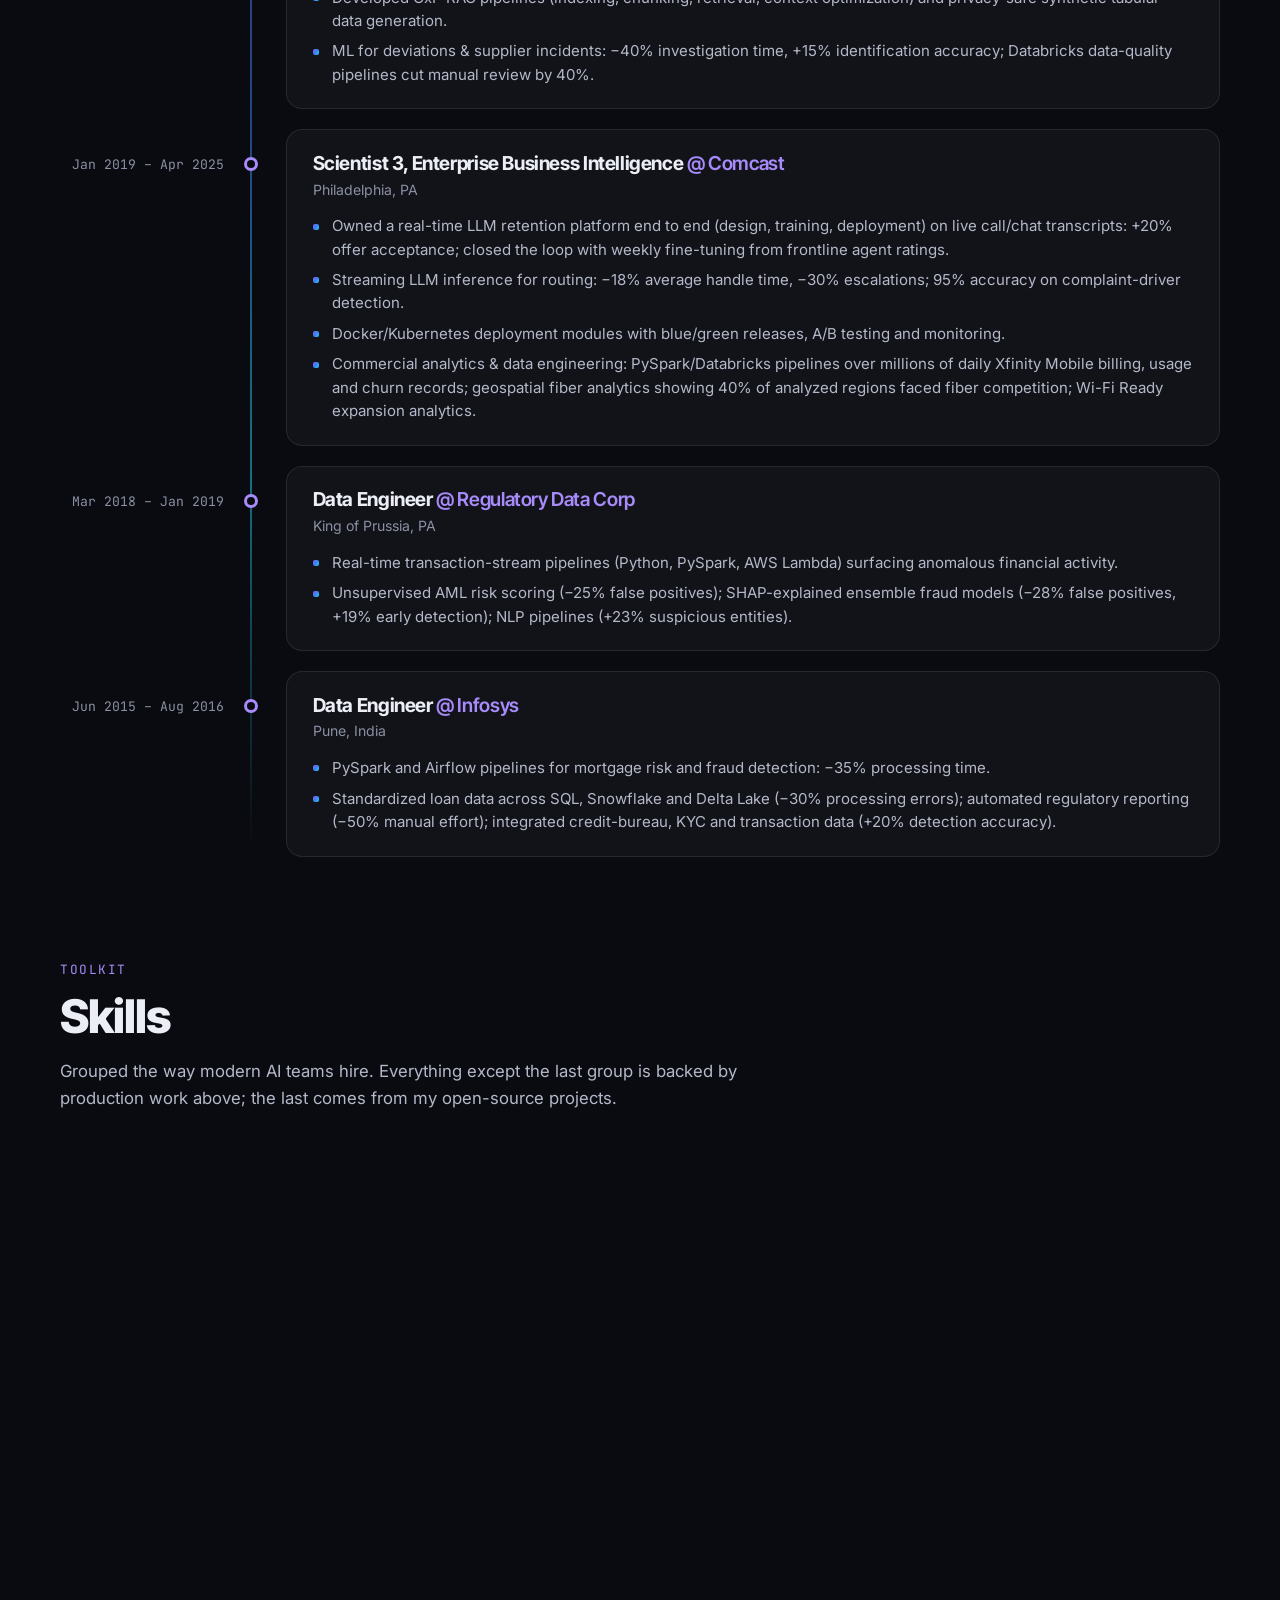
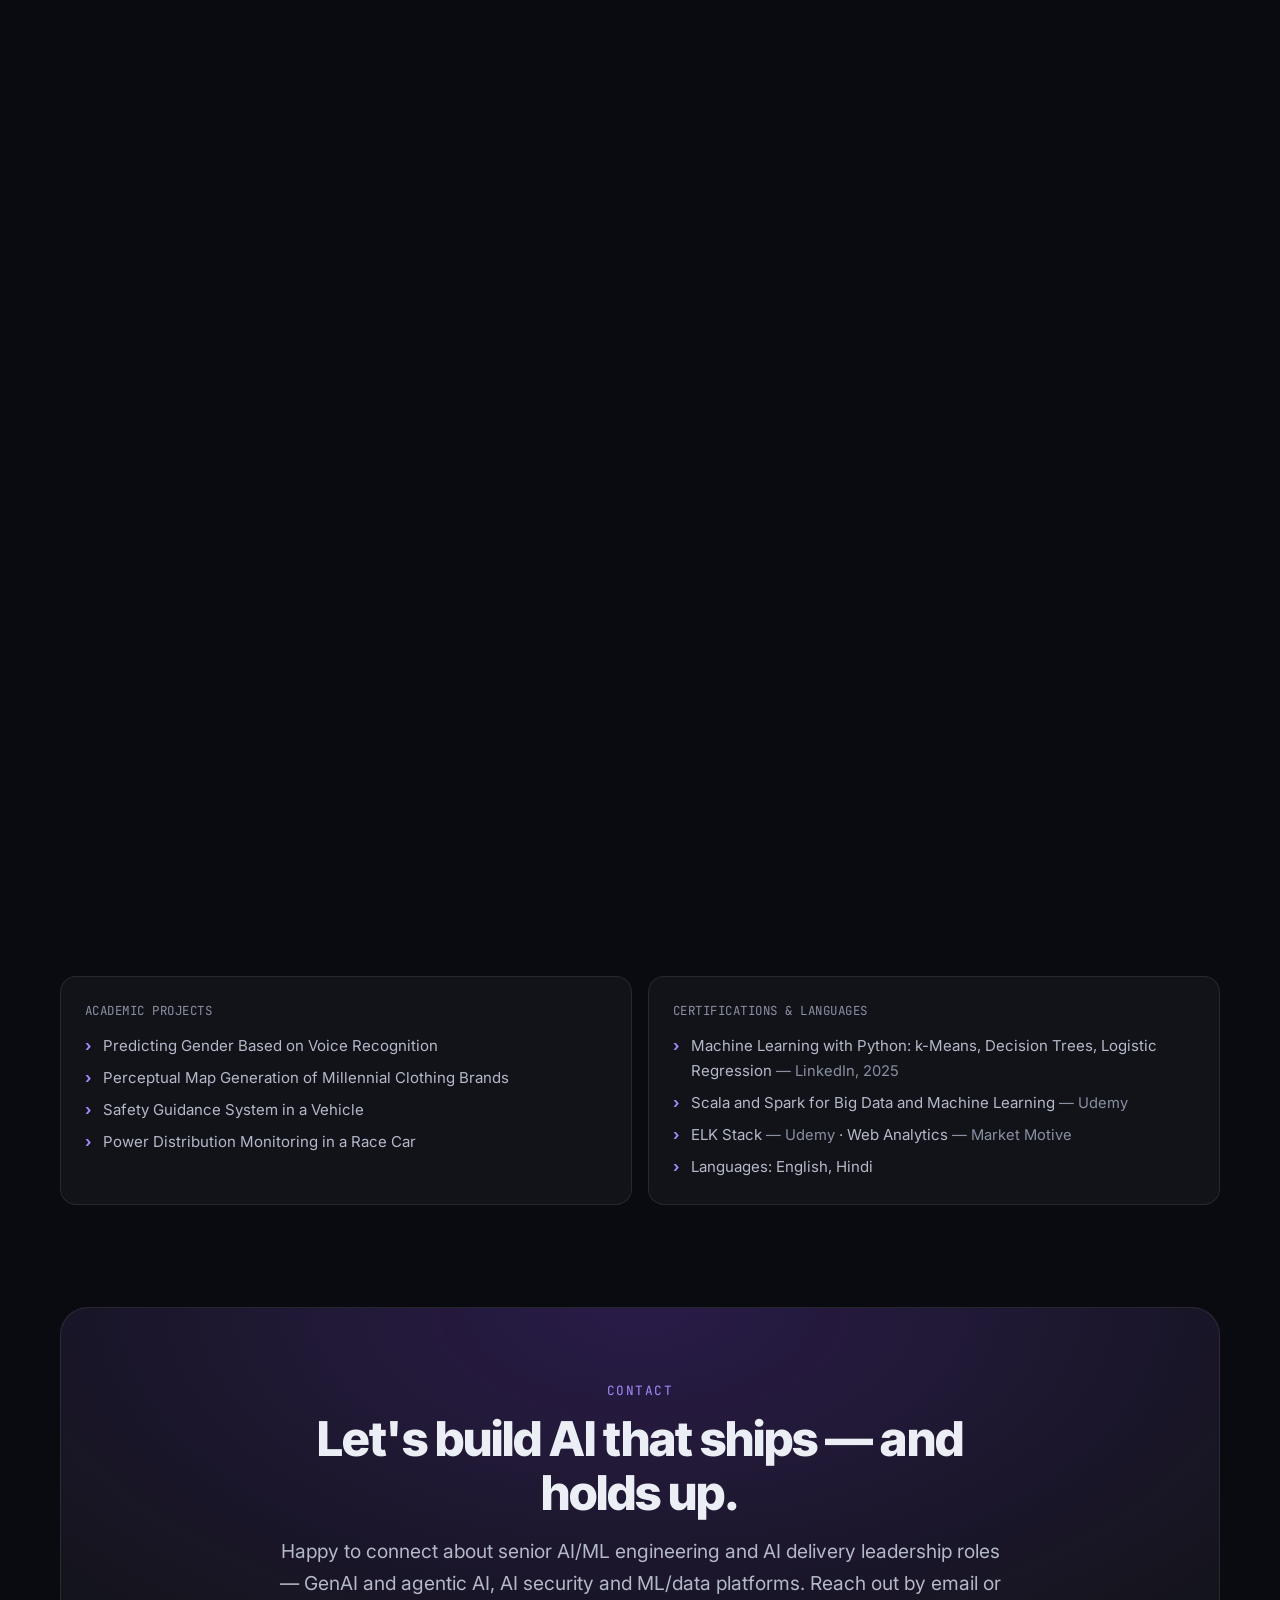
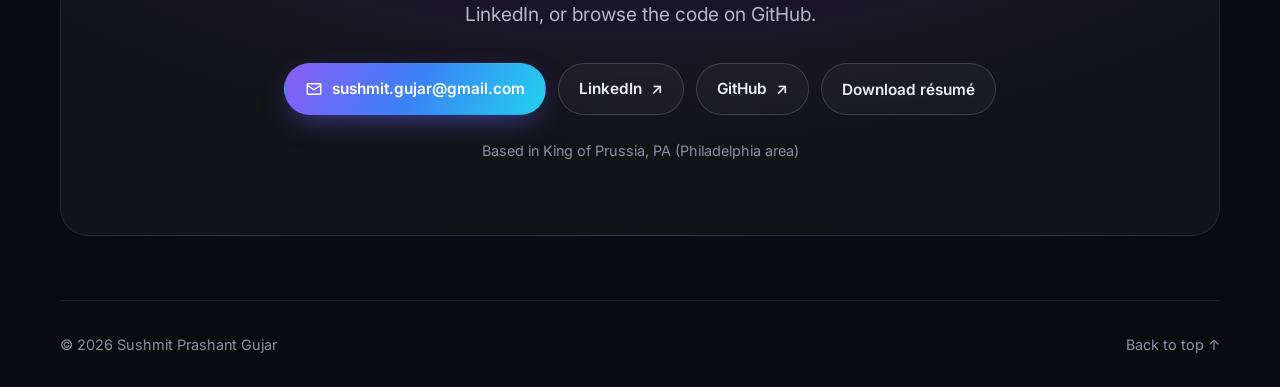
==== commit 323ce9ca: "Projects: loadsafe fix/monitor and mcp-warden scan/harden upgrades with measured results" ====
--- a/index.html
+++ b/index.html
@@ -365,11 +365,11 @@
           <header>
             <p class="case-tag"><span class="dot d1"></span>Open source · AI security · Supply chain</p>
             <h3 id="p1">loadsafe</h3>
-            <p class="proj-pitch">A supply-chain security scanner for ML models. It audits pickle, PyTorch, safetensors, ONNX, GGUF and Keras artifacts — and the Hugging Face repos that ship them — before anything is loaded, the way dependency scanners audit packages.</p>
-          </header>
-          <dl>
-            <div><dt>Demonstrates</dt><dd>Static analysis of serialized models without loading them: a symbolic pickle machine that resolves <code>STACK_GLOBAL</code>/memo tricks and attributes every <code>REDUCE</code> to a callable, plus header/metadata checks for safetensors, ONNX, GGUF and Keras Lambda layers. Repo checks for <code>trust_remote_code</code>, unpinned revisions and dangerous consumer-side loaders. SARIF, CycloneDX ML-BOM, and mappings to OWASP LLM03/04 and MITRE ATLAS.</dd></div>
-            <div><dt>Results</dt><dd>On an inert 18-attack / 8-benign PoC corpus generated at eval time: <strong>100% detection, 0% false positives</strong> (picklescan 33%/0%, modelscan 44%/38% on the same set). On five real public Hugging Face checkpoints (850 MB of pickle + safetensors weights): <strong>0% false-positive rate</strong> at HIGH+ and <strong>~3.2 GB/s</strong> scan throughput. Ships a GitHub Action that fails the build on high findings.</dd></div>
+            <p class="proj-pitch">A supply-chain security scanner for ML models. It audits pickle, PyTorch, safetensors, ONNX, GGUF and Keras artifacts — and the Hugging Face repos that ship them — before anything is loaded. It then converts unsafe checkpoints to safetensors and watches pinned repos for drift, the way dependency tools audit, fix and monitor packages.</p>
+          </header>
+          <dl>
+            <div><dt>Demonstrates</dt><dd>Static analysis of serialized models without loading them: a symbolic pickle machine that resolves <code>STACK_GLOBAL</code>/memo tricks and attributes every <code>REDUCE</code> to a callable, plus header/metadata checks for safetensors, ONNX, GGUF and Keras Lambda layers. Repo checks for <code>trust_remote_code</code>, unpinned revisions and dangerous consumer-side loaders. A <code>fix</code> command converts PyTorch checkpoints to safetensors through a data-only unpickler, ML-BOM diffs flag format downgrades, and a weekly monitor re-checks pinned Hugging Face repos. Output is SARIF and a CycloneDX ML-BOM, mapped to OWASP LLM03/04 and MITRE ATLAS.</dd></div>
+            <div><dt>Results</dt><dd>On an inert 18-attack / 8-benign PoC corpus generated at eval time: <strong>100% detection, 0% false positives</strong> (picklescan 33%/0%, modelscan 50%/38% on the same set). On five real public Hugging Face checkpoints (850 MB of weights) the false-positive rate at HIGH+ was <strong>0%</strong>. <code>fix</code> refused <strong>12/12</strong> malicious checkpoints. Its conversion of all-MiniLM-L6-v2 matched the official <code>model.safetensors</code> on <strong>104/104</strong> tensors, bit for bit. Ships as a GitHub Action that fails the build on high findings.</dd></div>
           </dl>
           <ul class="stack" aria-label="Stack"><li>Python</li><li>pickletools</li><li>SARIF 2.1</li><li>CycloneDX 1.6 ML-BOM</li><li>OWASP LLM Top 10</li><li>MITRE ATLAS</li><li>pytest · GitHub Actions</li></ul>
           <p class="proj-links"><a class="btn btn-ghost btn-sm" href="https://github.com/sushmit-gujar/loadsafe" target="_blank" rel="noopener">GitHub repo <span aria-hidden="true">↗</span></a><a class="btn btn-ghost btn-sm" href="projects/#loadsafe">Pipeline &amp; results <span aria-hidden="true">→</span></a></p>
@@ -393,13 +393,13 @@
           <header>
             <p class="case-tag"><span class="dot d3"></span>Open source · MCP · Guardrails · Governance</p>
             <h3 id="p3">mcp-warden</h3>
-            <p class="proj-pitch">A policy-as-code security gateway for the Model Context Protocol. It sits between any agent and any MCP server and enforces least privilege, with an audit trail you can hand to QA.</p>
-          </header>
-          <dl>
-            <div><dt>Demonstrates</dt><dd>Agent governance end to end: tool allow-lists and argument rules, PII and secret redaction, prompt-injection withholding, rug-pull pinning, "lethal trifecta" taint tracking, approvals bound to exact arguments, and a hash-chained audit log. Includes red-team, held-out and public-dataset evals.</dd></div>
-            <div><dt>Results</dt><dd><strong>30/30</strong> red-team attacks stopped with <strong>12/12</strong> benign calls allowed on its own suite. A held-out suite exposed limits: <strong>3/8</strong> stopped with rules and <strong>6/8</strong> with the learned detector. Rules ran at a <strong>2%</strong> false-positive rate on a public injection dataset, where the learned model flagged 75% of benign prompts. Overhead is <strong>+0.8 ms</strong> p50 per tool call.</dd></div>
-          </dl>
-          <ul class="stack" aria-label="Stack"><li>Python</li><li>MCP SDK v2</li><li>JSON-RPC</li><li>YAML policy-as-code</li><li>NumPy classifier</li><li>pytest · GitHub Actions</li></ul>
+            <p class="proj-pitch">A security scanner, policy generator and gateway for the Model Context Protocol. It reviews a server's tools before you connect it, writes a least-privilege policy, then sits between any agent and the server to enforce it, with an audit trail you can hand to QA.</p>
+          </header>
+          <dl>
+            <div><dt>Demonstrates</dt><dd>Agent governance end to end: tool allow-lists and argument rules, PII and secret redaction, prompt-injection withholding, rug-pull pinning, "lethal trifecta" taint tracking, approvals bound to exact arguments, and a hash-chained audit log. <code>scan</code>/<code>harden</code> emit SARIF mapped to the OWASP LLM and Agentic Top 10 and MITRE ATLAS, and a daily monitor re-scans the latest official MCP servers for rug pulls. Includes red-team, held-out, real-server and public-dataset evals.</dd></div>
+            <div><dt>Results</dt><dd><strong>30/30</strong> red-team attacks stopped with <strong>12/12</strong> benign calls allowed on its own suite. A held-out suite exposed limits: <strong>3/8</strong> stopped with rules and <strong>6/8</strong> with the learned detector. Rules ran at a <strong>2%</strong> false-positive rate on a public injection dataset, where the learned model flagged 75% of benign prompts. The scanner caught <strong>13/16</strong> poisoned PoC tool definitions. Across 60 tools from four held-out real servers, it raised one definition false positive. Overhead is <strong>+0.7 ms</strong> p50 per tool call.</dd></div>
+          </dl>
+          <ul class="stack" aria-label="Stack"><li>Python</li><li>MCP SDK v2</li><li>JSON-RPC</li><li>YAML policy-as-code</li><li>SARIF 2.1</li><li>NumPy classifier</li><li>pytest · GitHub Actions</li></ul>
           <p class="proj-links"><a class="btn btn-ghost btn-sm" href="https://github.com/sushmit-gujar/mcp-warden" target="_blank" rel="noopener">GitHub repo <span aria-hidden="true">↗</span></a><a class="btn btn-ghost btn-sm" href="projects/#mcp-warden">Pipeline &amp; results <span aria-hidden="true">→</span></a></p>
         </article>
       </div>
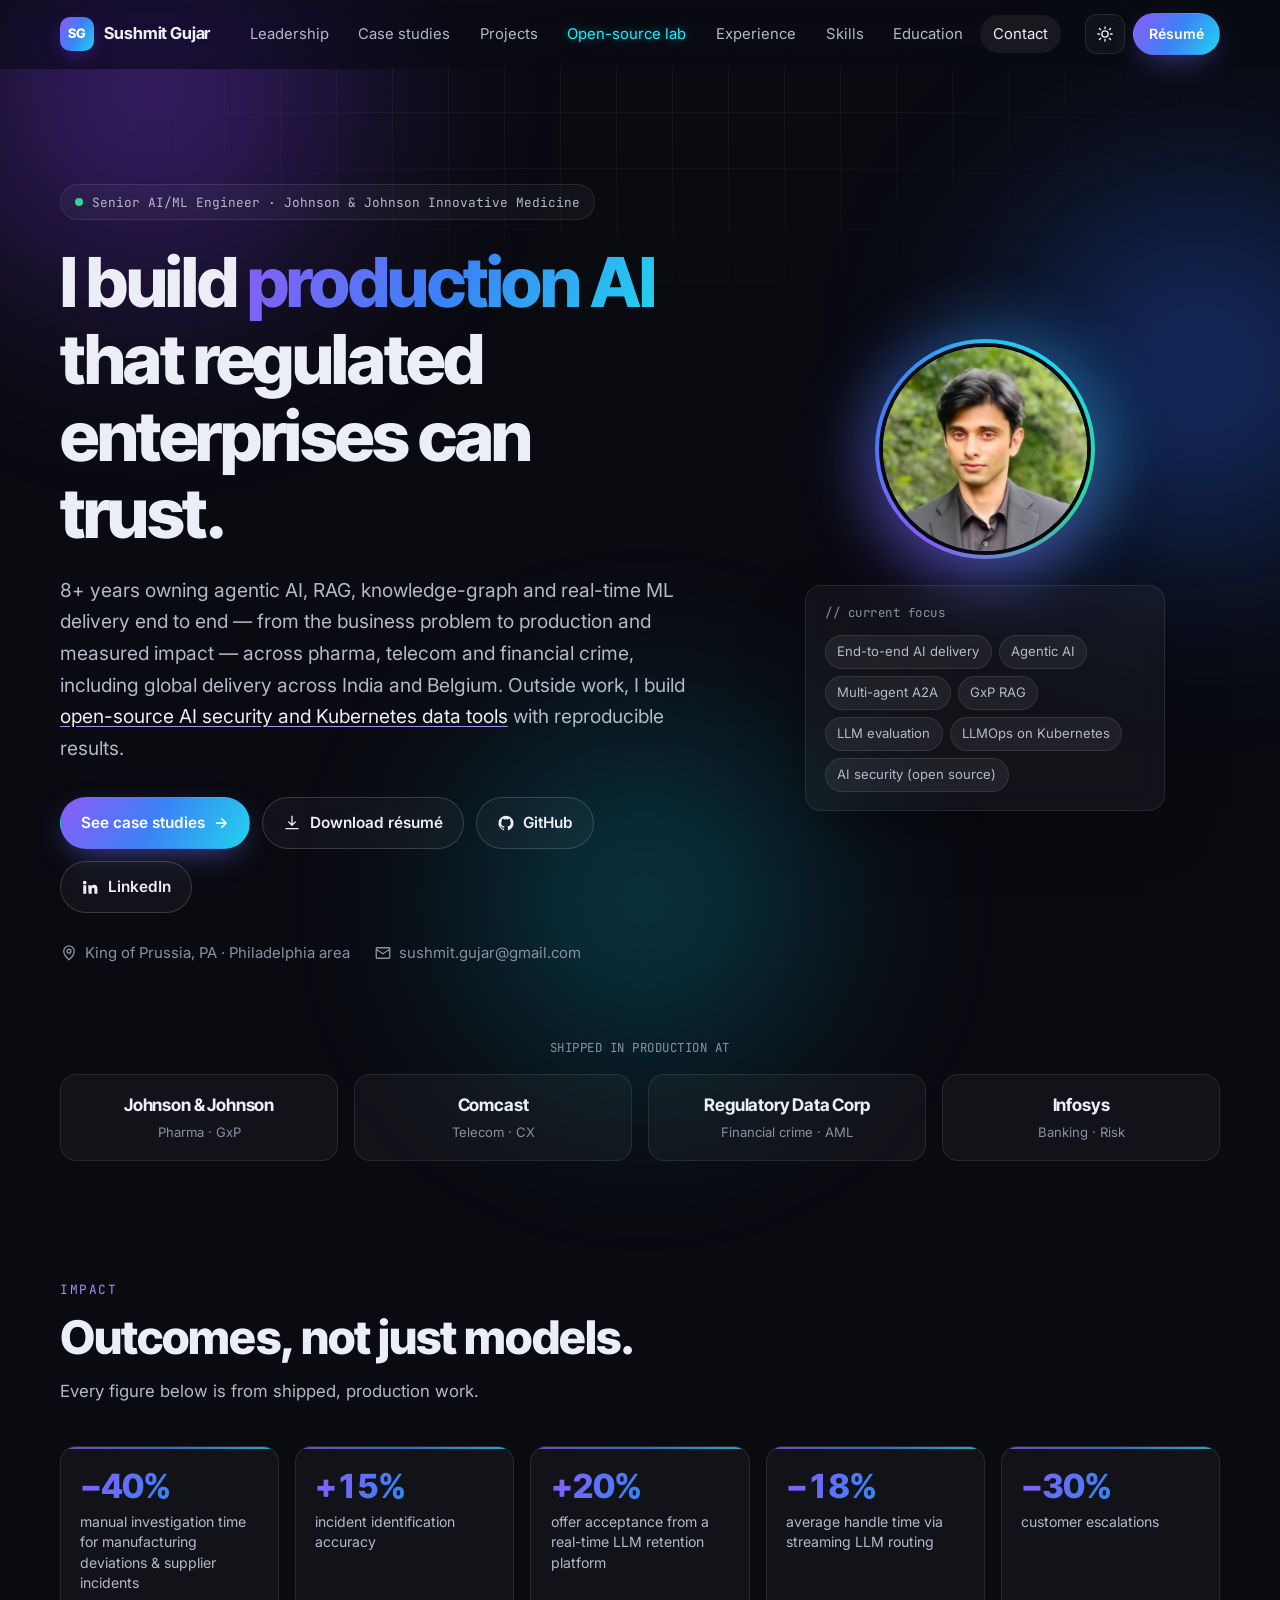
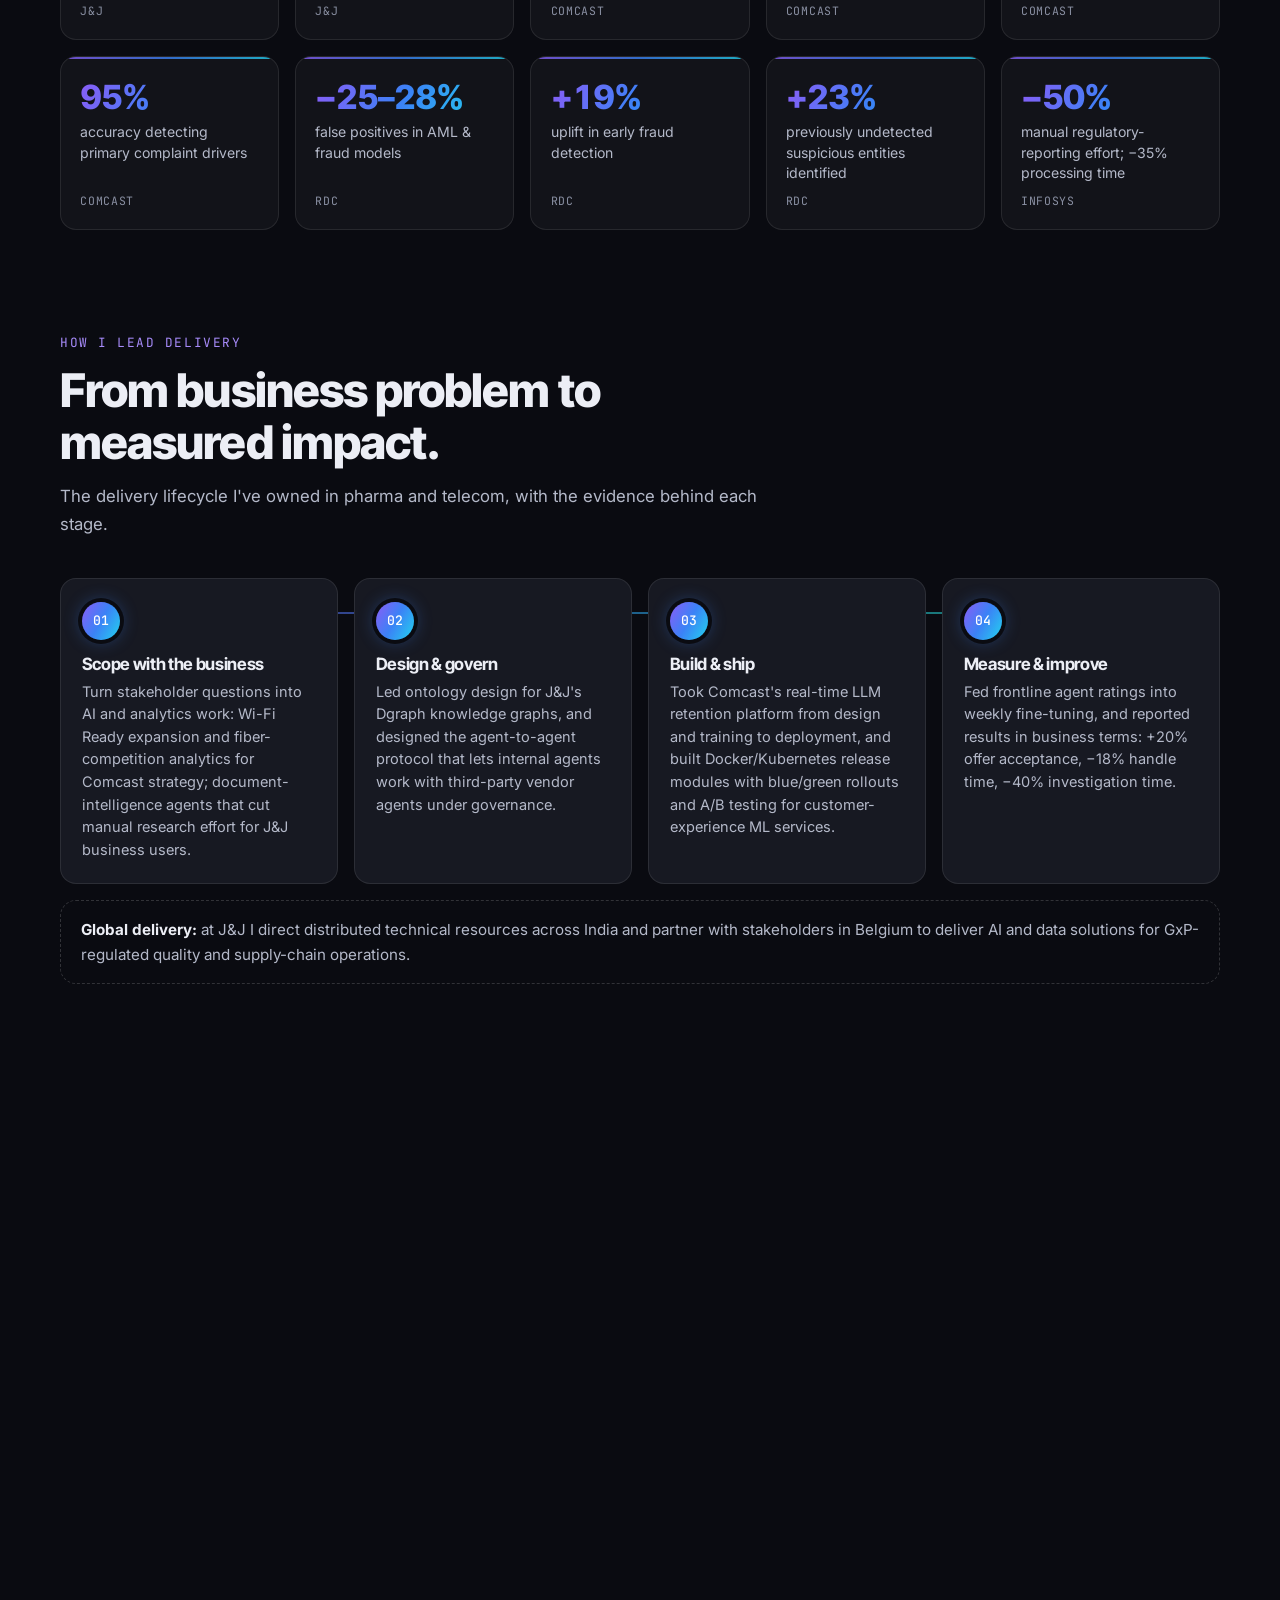
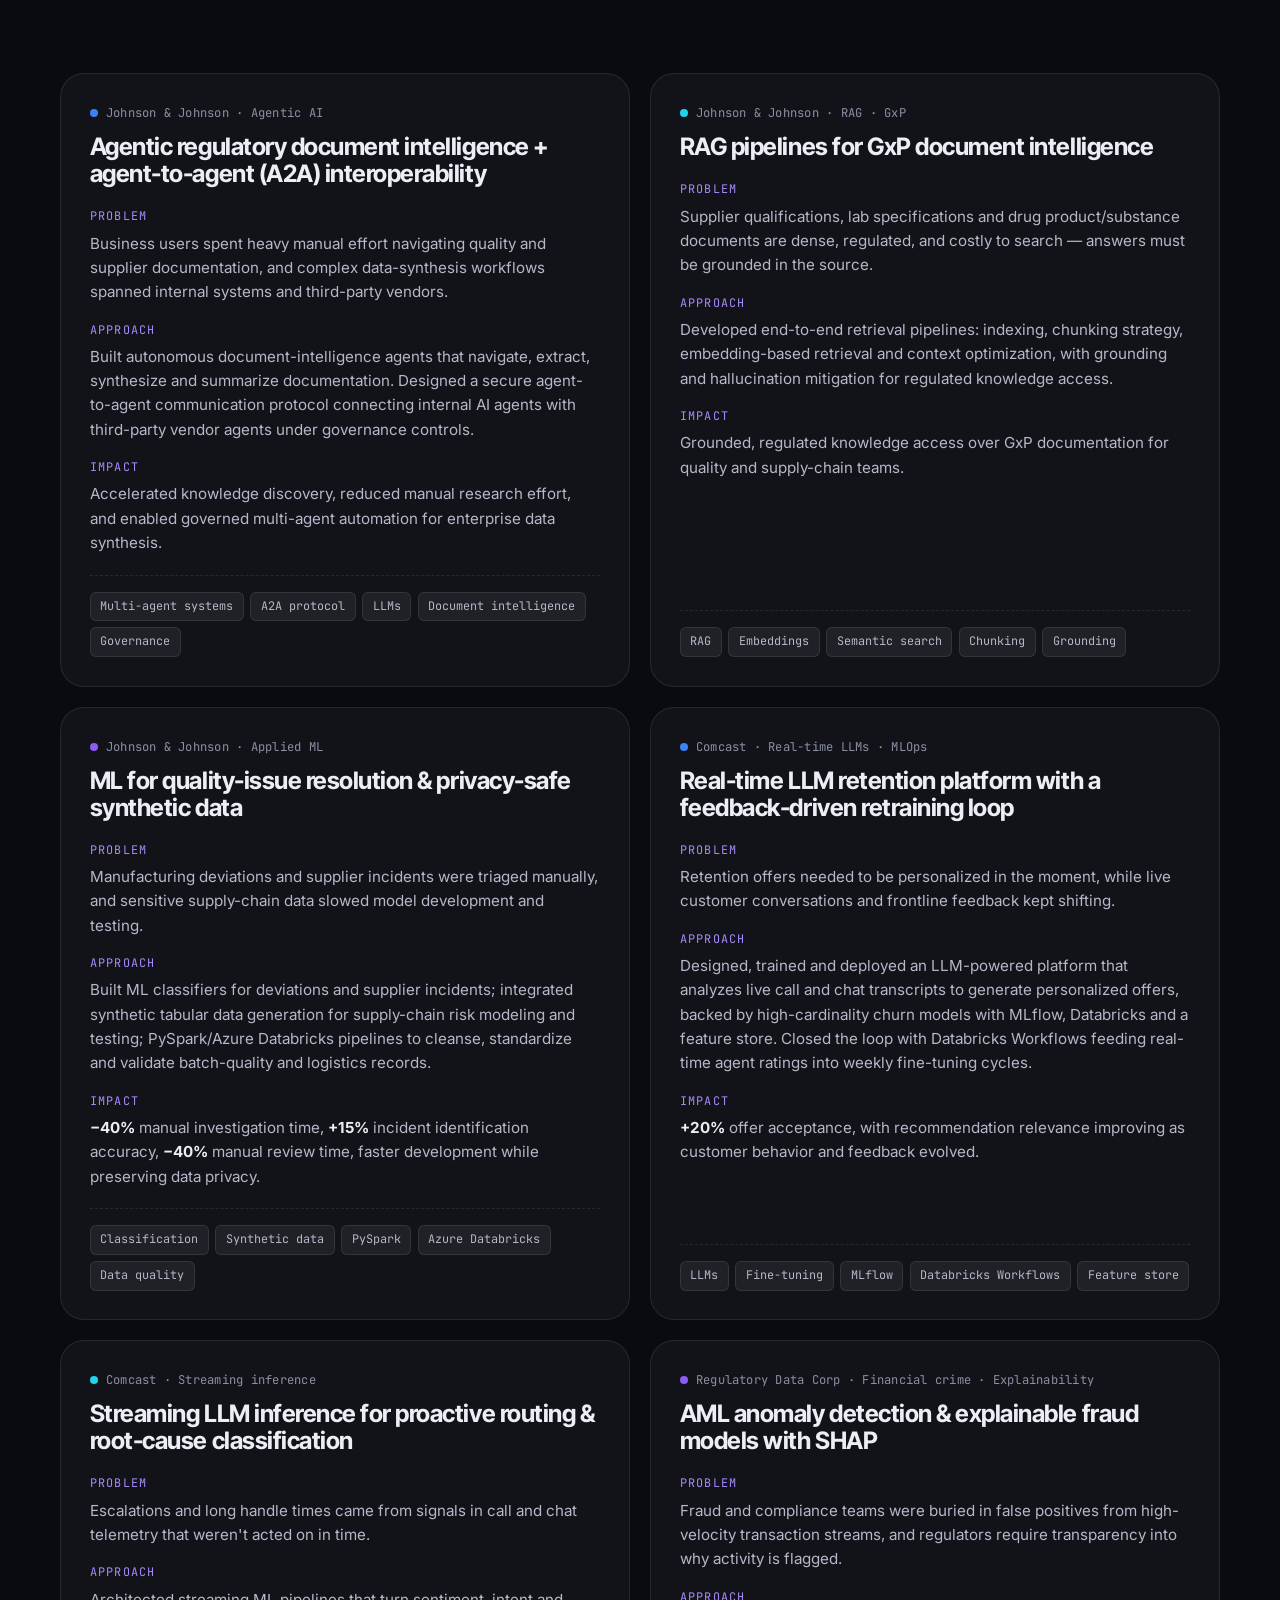
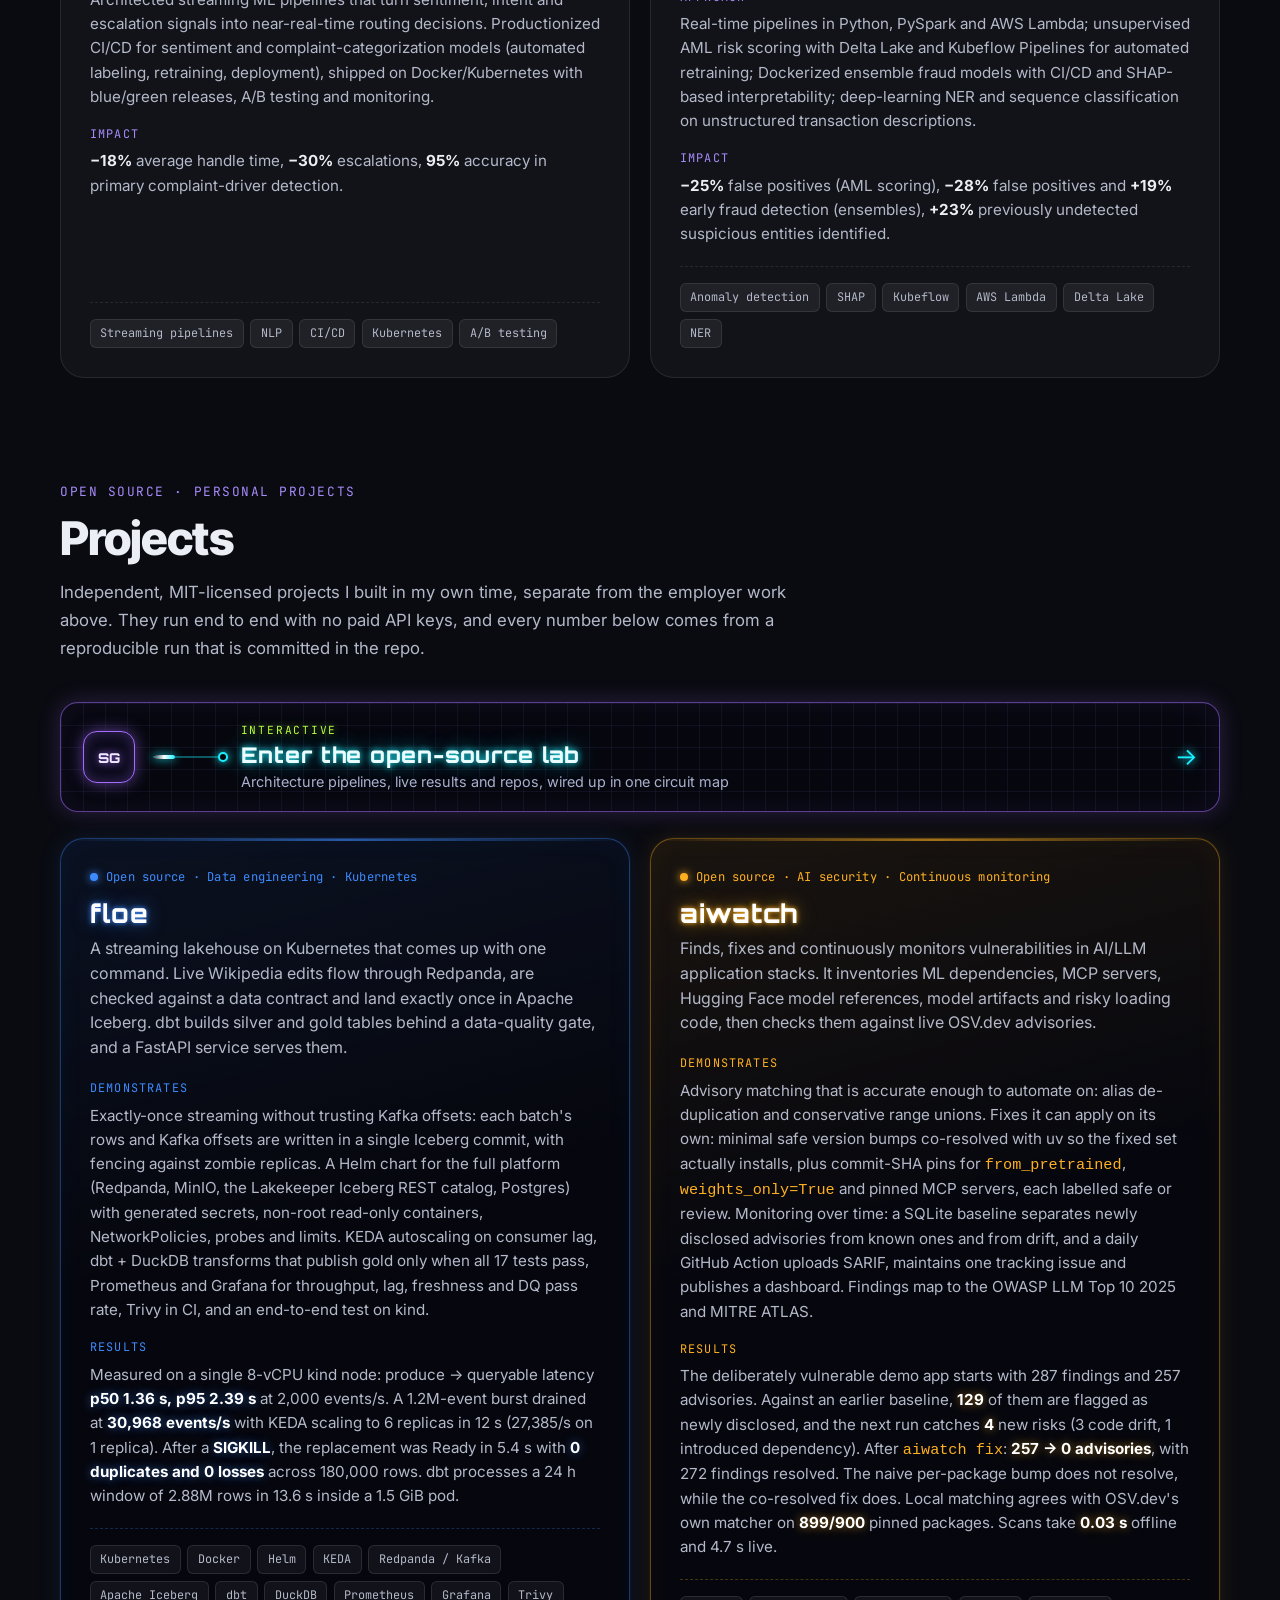
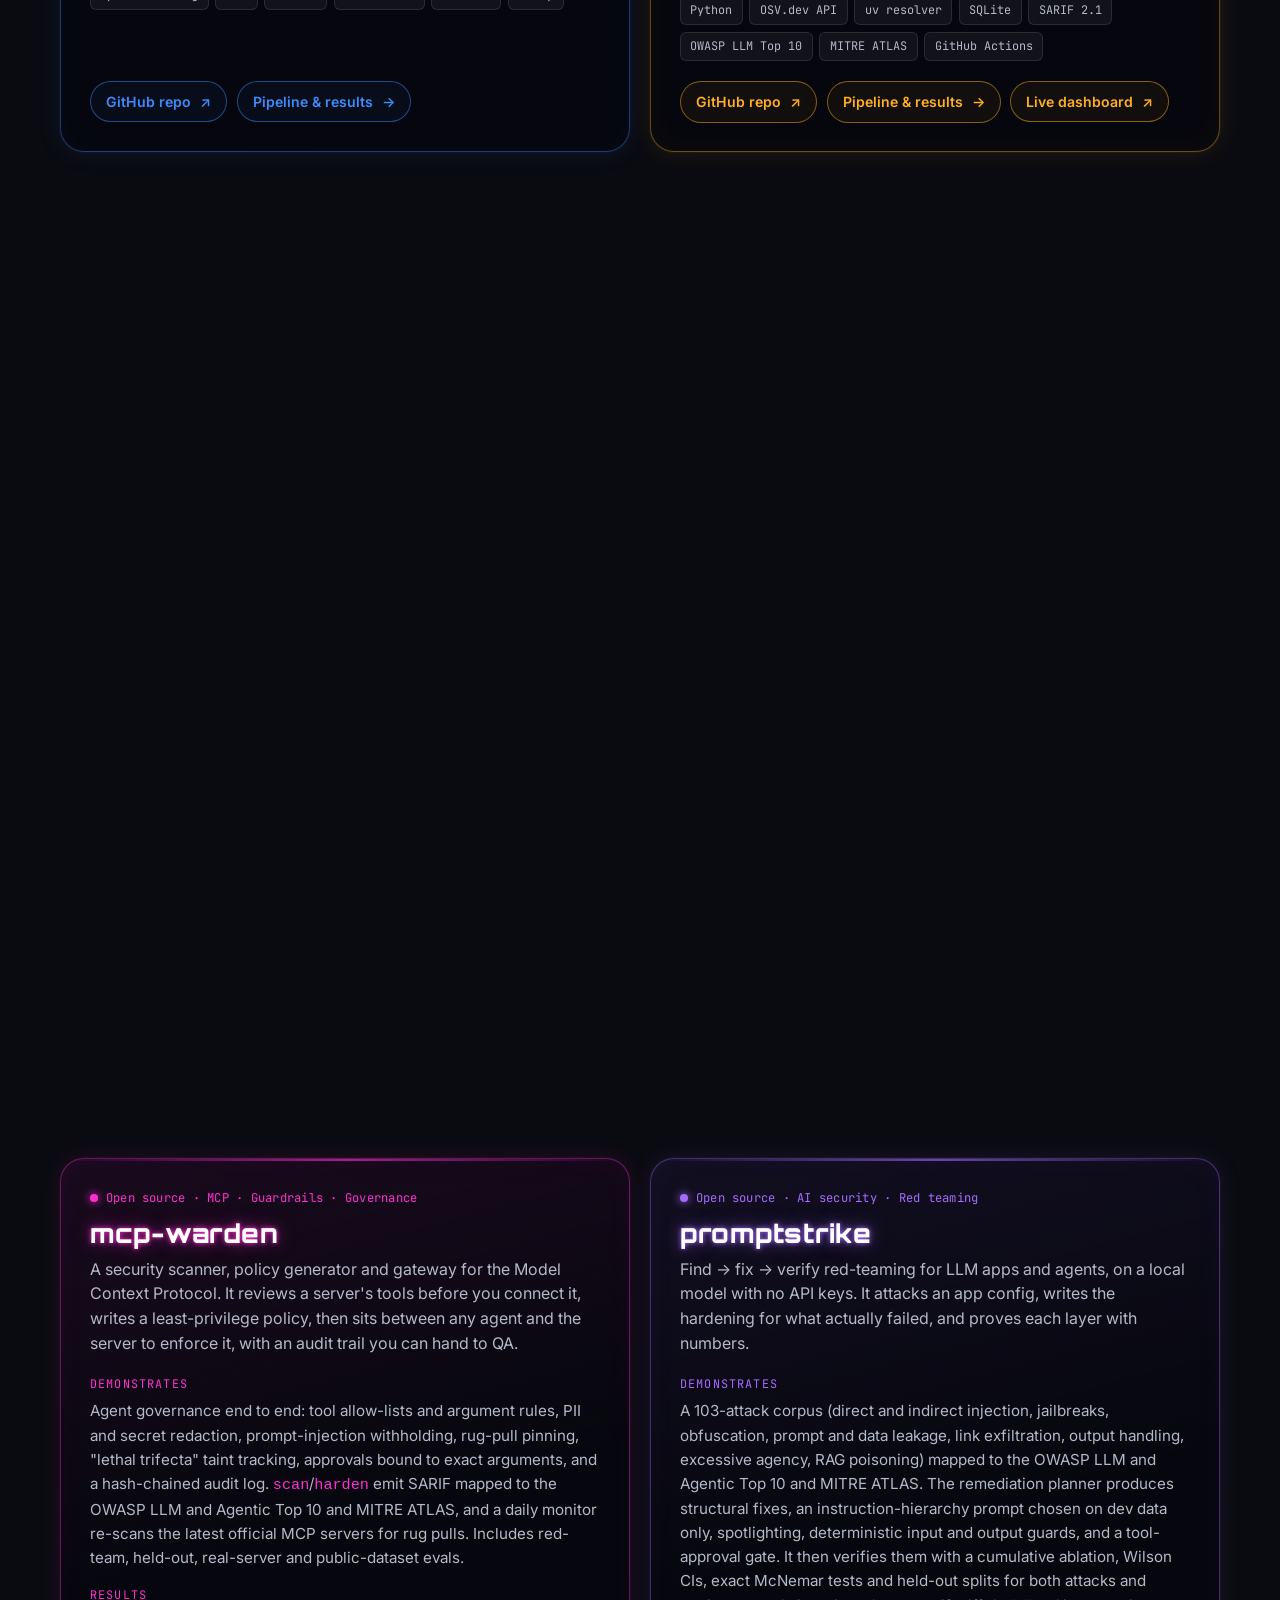
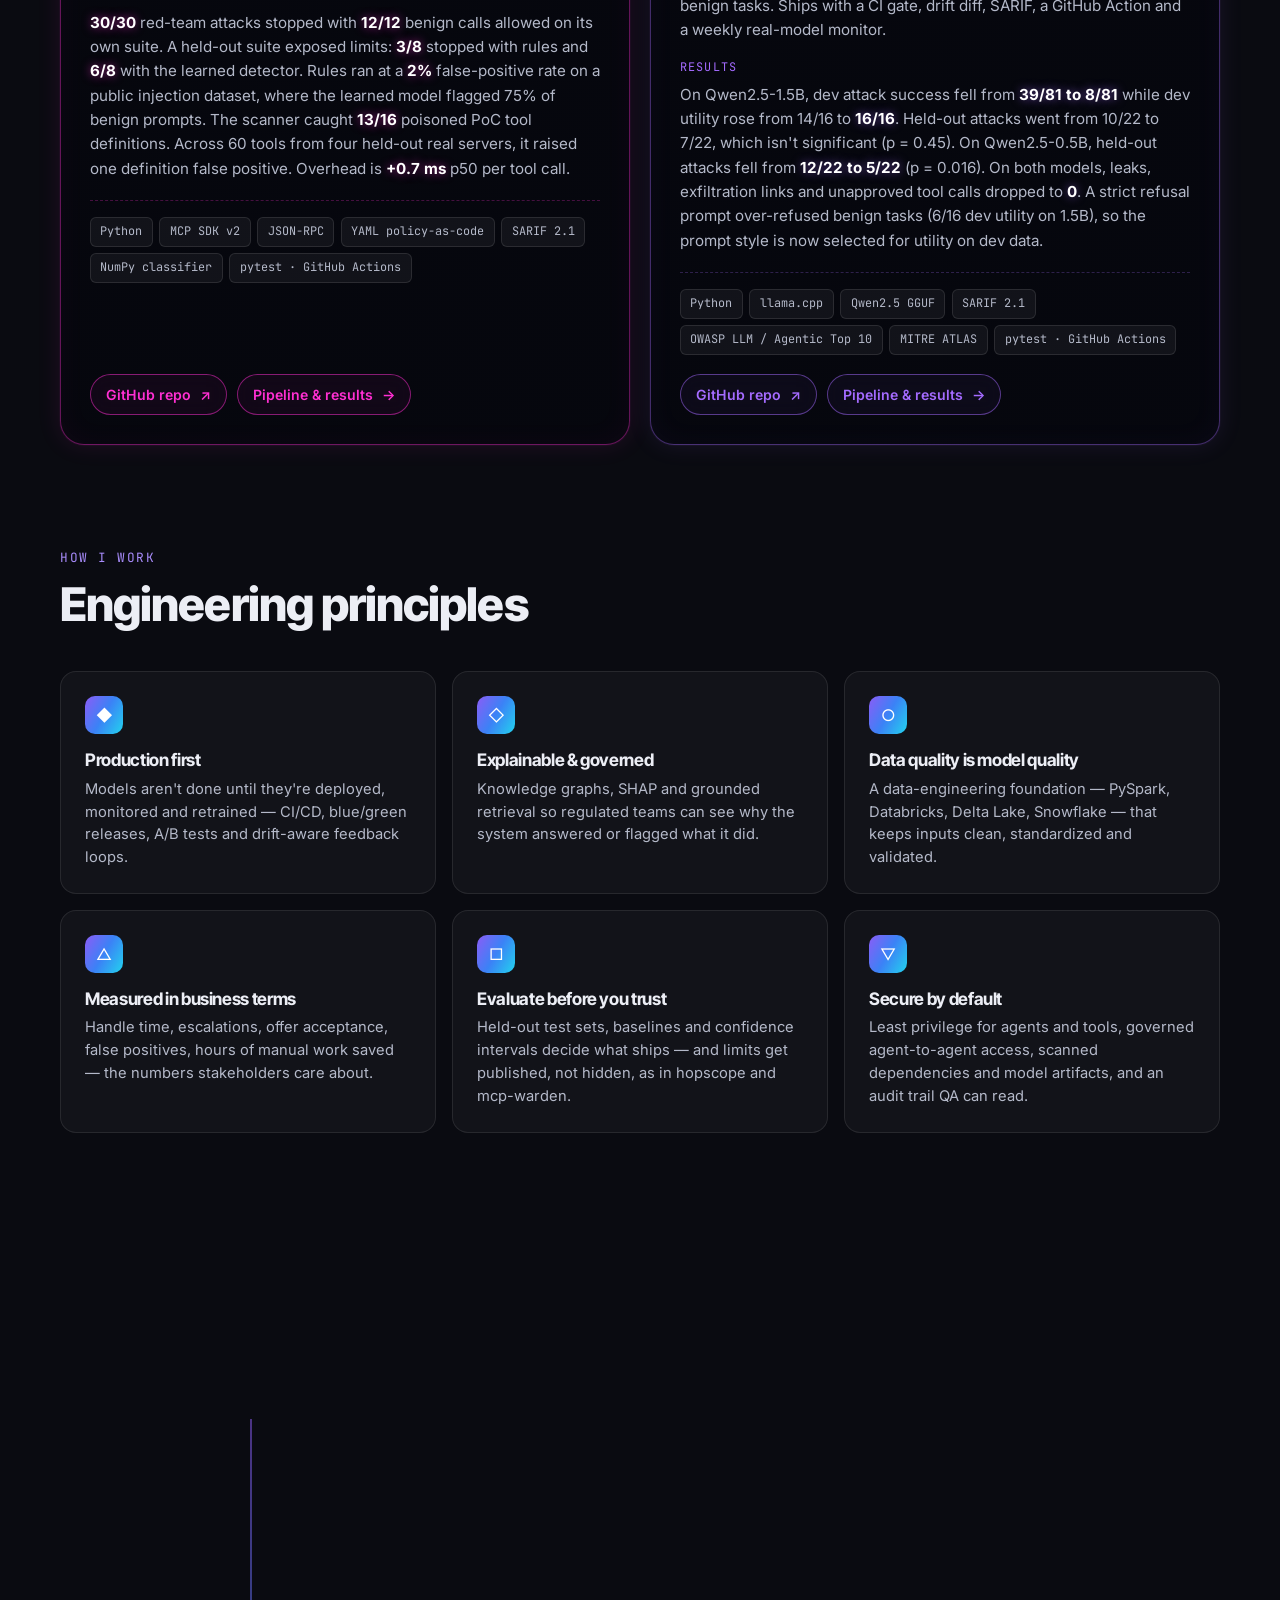
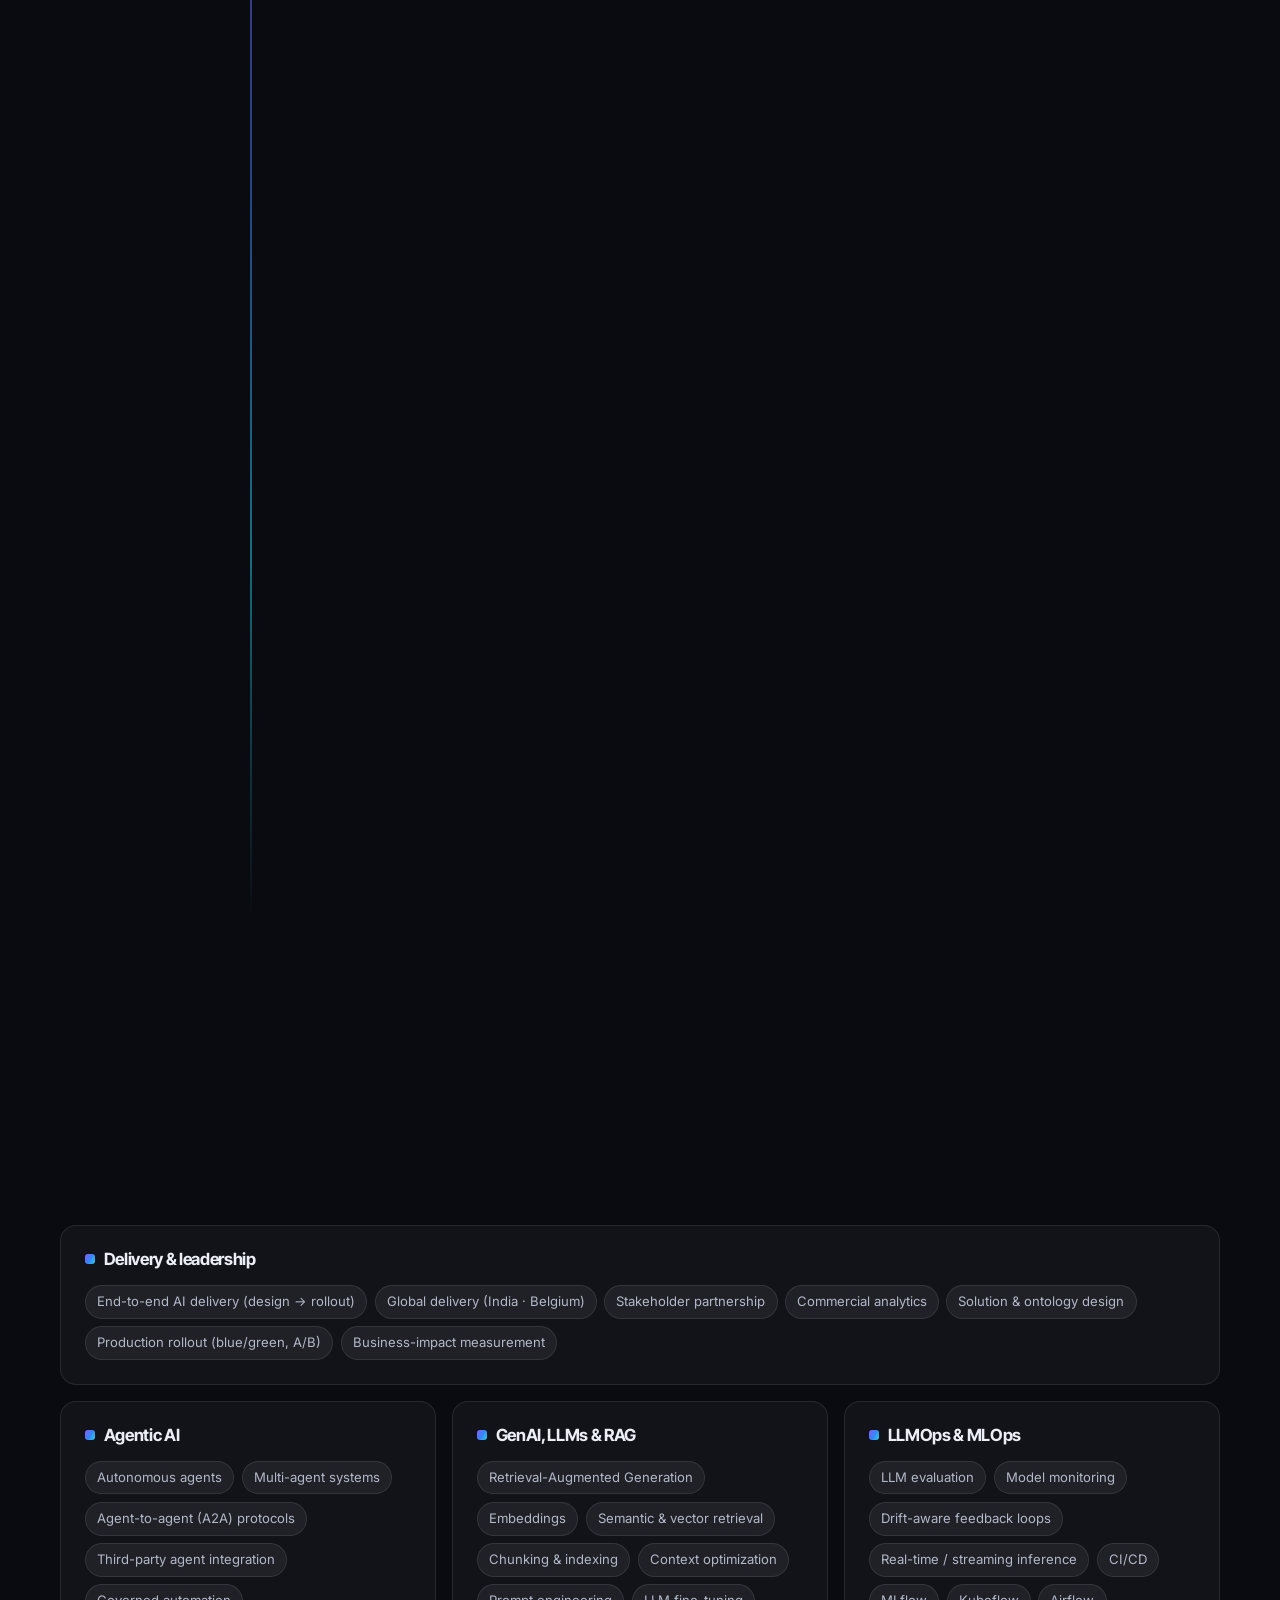
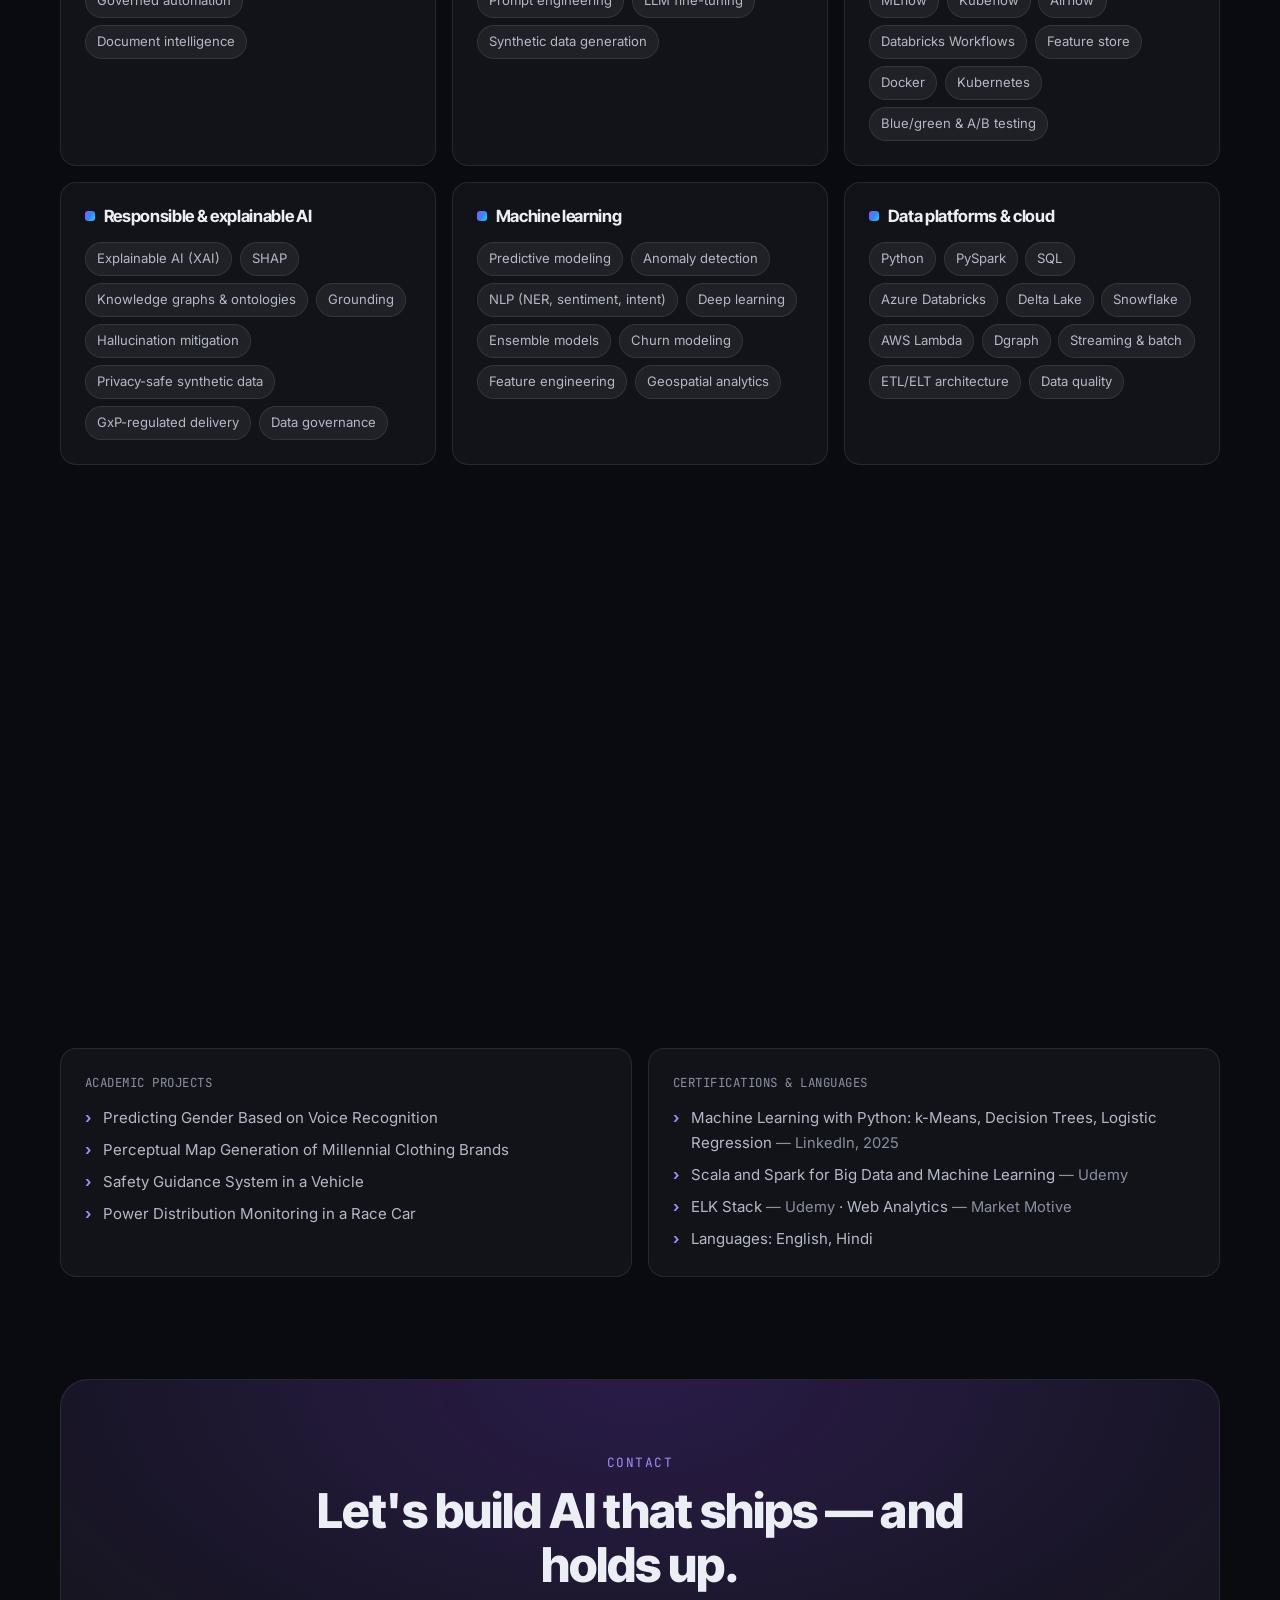
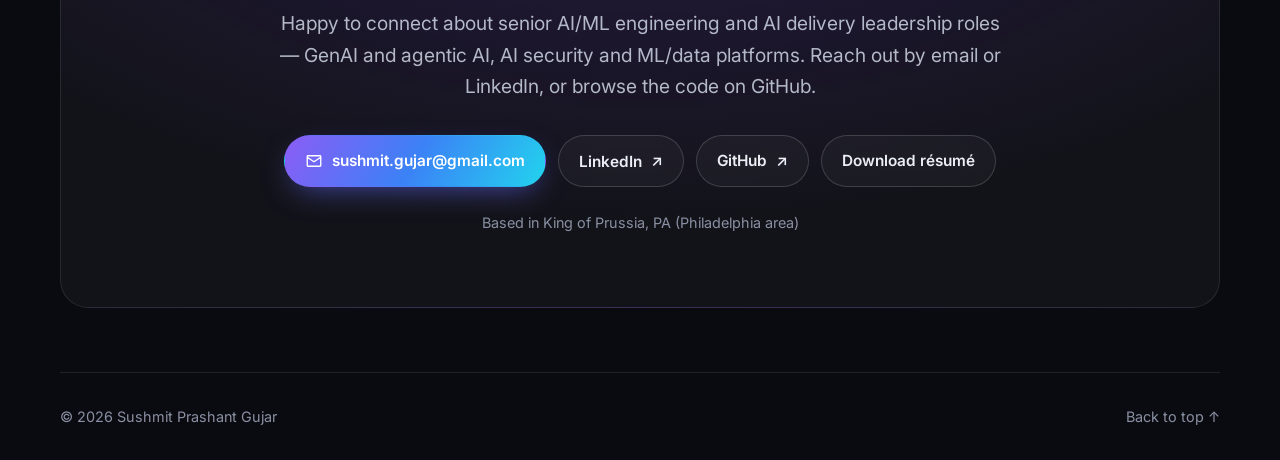
==== commit e9507561: "Projects: add promptstrike (violet card)" ====
--- a/index.html
+++ b/index.html
@@ -401,6 +401,19 @@
           </dl>
           <ul class="stack" aria-label="Stack"><li>Python</li><li>MCP SDK v2</li><li>JSON-RPC</li><li>YAML policy-as-code</li><li>SARIF 2.1</li><li>NumPy classifier</li><li>pytest · GitHub Actions</li></ul>
           <p class="proj-links"><a class="btn btn-ghost btn-sm" href="https://github.com/sushmit-gujar/mcp-warden" target="_blank" rel="noopener">GitHub repo <span aria-hidden="true">↗</span></a><a class="btn btn-ghost btn-sm" href="projects/#mcp-warden">Pipeline &amp; results <span aria-hidden="true">→</span></a></p>
+        </article>
+        <article class="case proj reveal" data-neon="violet" aria-labelledby="p4">
+          <header>
+            <p class="case-tag"><span class="dot d4"></span>Open source · AI security · Red teaming</p>
+            <h3 id="p4">promptstrike</h3>
+            <p class="proj-pitch">Find → fix → verify red-teaming for LLM apps and agents, on a local model with no API keys. It attacks an app config, writes the hardening for what actually failed, and proves each layer with numbers.</p>
+          </header>
+          <dl>
+            <div><dt>Demonstrates</dt><dd>A 103-attack corpus (direct and indirect injection, jailbreaks, obfuscation, prompt and data leakage, link exfiltration, output handling, excessive agency, RAG poisoning) mapped to the OWASP LLM and Agentic Top 10 and MITRE ATLAS. The remediation planner produces structural fixes, an instruction-hierarchy prompt chosen on dev data only, spotlighting, deterministic input and output guards, and a tool-approval gate. It then verifies them with a cumulative ablation, Wilson CIs, exact McNemar tests and held-out splits for both attacks and benign tasks. Ships with a CI gate, drift diff, SARIF, a GitHub Action and a weekly real-model monitor.</dd></div>
+            <div><dt>Results</dt><dd>On Qwen2.5-1.5B, dev attack success fell from <strong>39/81 to 8/81</strong> while dev utility rose from 14/16 to <strong>16/16</strong>. Held-out attacks went from 10/22 to 7/22, which isn't significant (p = 0.45). On Qwen2.5-0.5B, held-out attacks fell from <strong>12/22 to 5/22</strong> (p = 0.016). On both models, leaks, exfiltration links and unapproved tool calls dropped to <strong>0</strong>. A strict refusal prompt over-refused benign tasks (6/16 dev utility on 1.5B), so the prompt style is now selected for utility on dev data.</dd></div>
+          </dl>
+          <ul class="stack" aria-label="Stack"><li>Python</li><li>llama.cpp</li><li>Qwen2.5 GGUF</li><li>SARIF 2.1</li><li>OWASP LLM / Agentic Top 10</li><li>MITRE ATLAS</li><li>pytest · GitHub Actions</li></ul>
+          <p class="proj-links"><a class="btn btn-ghost btn-sm" href="https://github.com/sushmit-gujar/promptstrike" target="_blank" rel="noopener">GitHub repo <span aria-hidden="true">↗</span></a><a class="btn btn-ghost btn-sm" href="projects/#promptstrike">Pipeline &amp; results <span aria-hidden="true">→</span></a></p>
         </article>
       </div>
     </section>
--- a/styles.css
+++ b/styles.css
@@ -293,6 +293,7 @@
 .projs .proj[data-neon="magenta"] { --nc: #ff2fd2; --nrgb: 255,47,210; }
 .projs .proj[data-neon="amber"] { --nc: #ffb020; --nrgb: 255,176,32; }
 .projs .proj[data-neon="blue"] { --nc: #3d8bff; --nrgb: 61,139,255; }
+.projs .proj[data-neon="violet"] { --nc: #a46bff; --nrgb: 164,107,255; }
 .projs .proj::before { content: ""; position: absolute; top: 0; left: 0; right: 0; height: 2px; background: linear-gradient(90deg, transparent 0 40%, #fff 48%, var(--nc) 52%, transparent 60% 100%) no-repeat, linear-gradient(90deg, transparent, rgba(var(--nrgb), .6), transparent); background-size: 300% 100%, 100% 100%; background-position: 100% 0, 0 0; animation: projTrace 4s linear infinite; }
 @keyframes projTrace { to { background-position: 0% 0, 0 0; } }
 .projs .proj::after { background: linear-gradient(140deg, var(--nc), transparent 45%, transparent 60%, var(--nc)); }
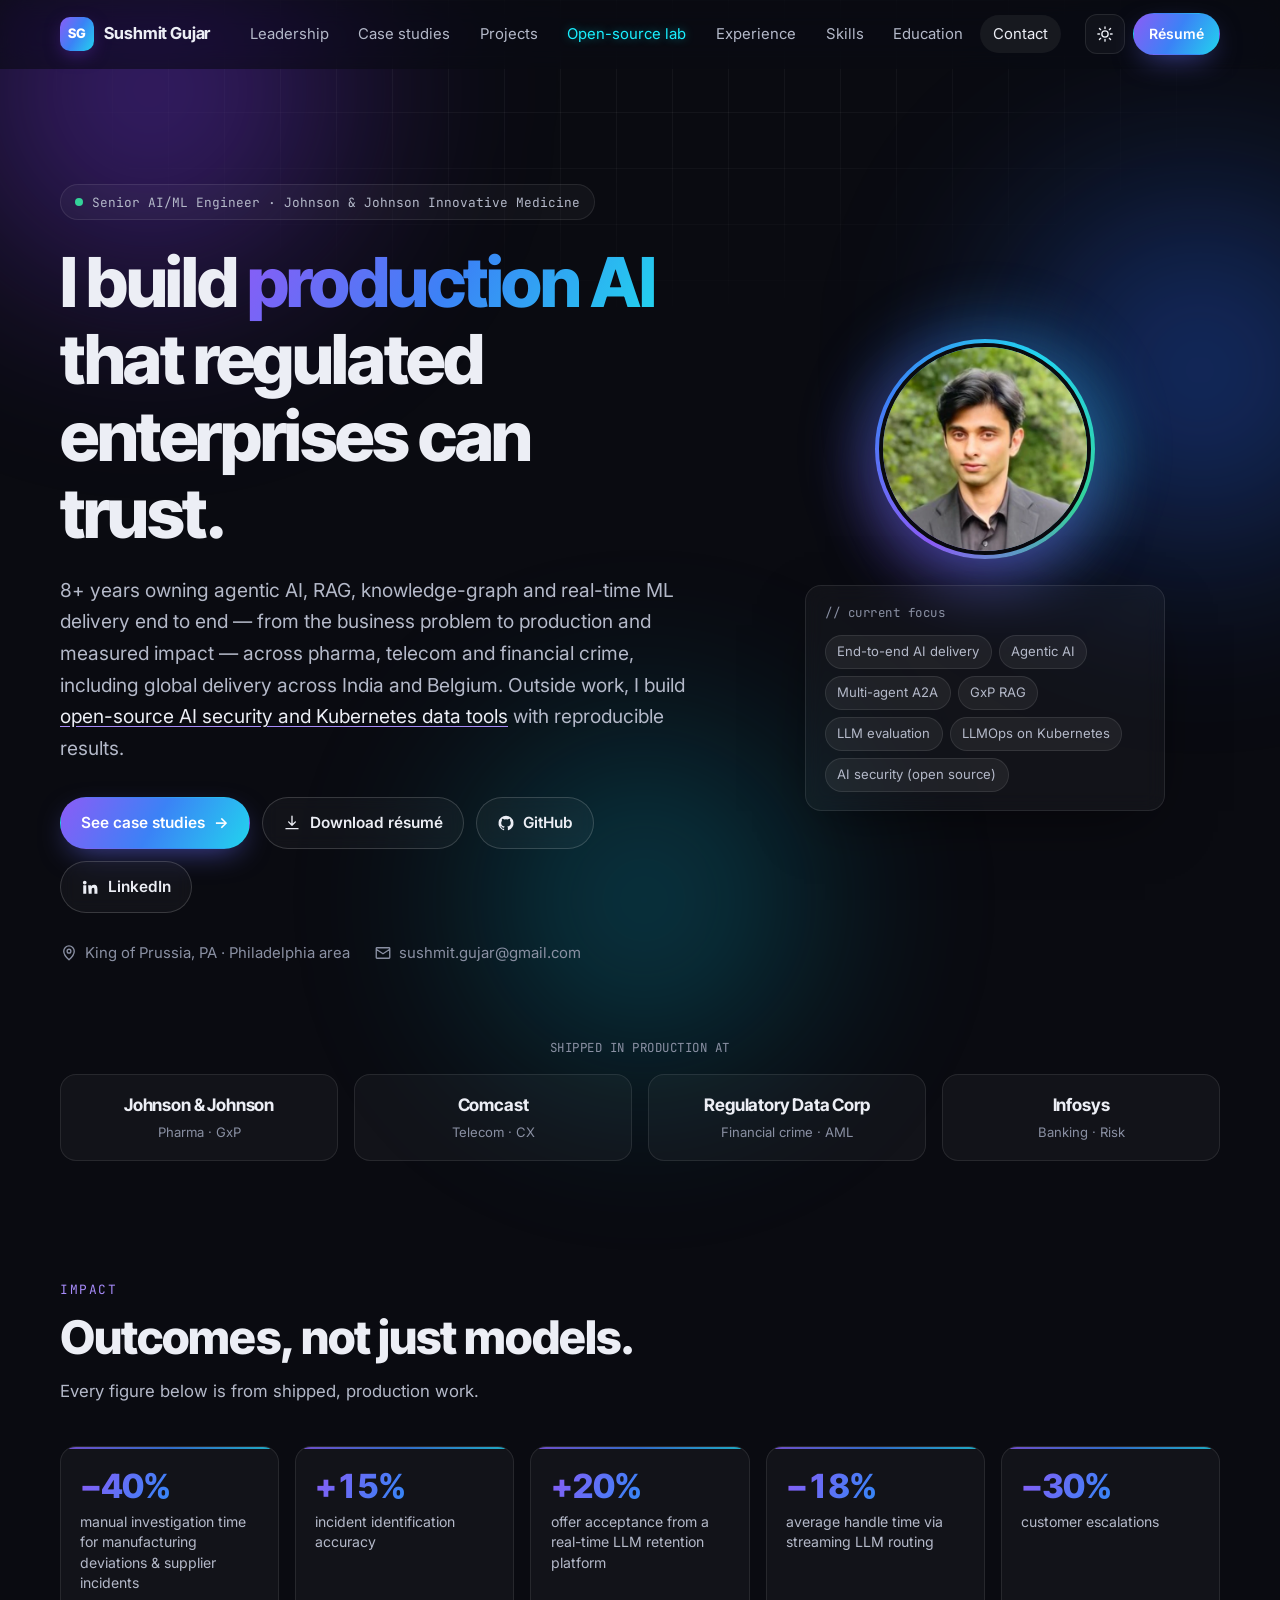
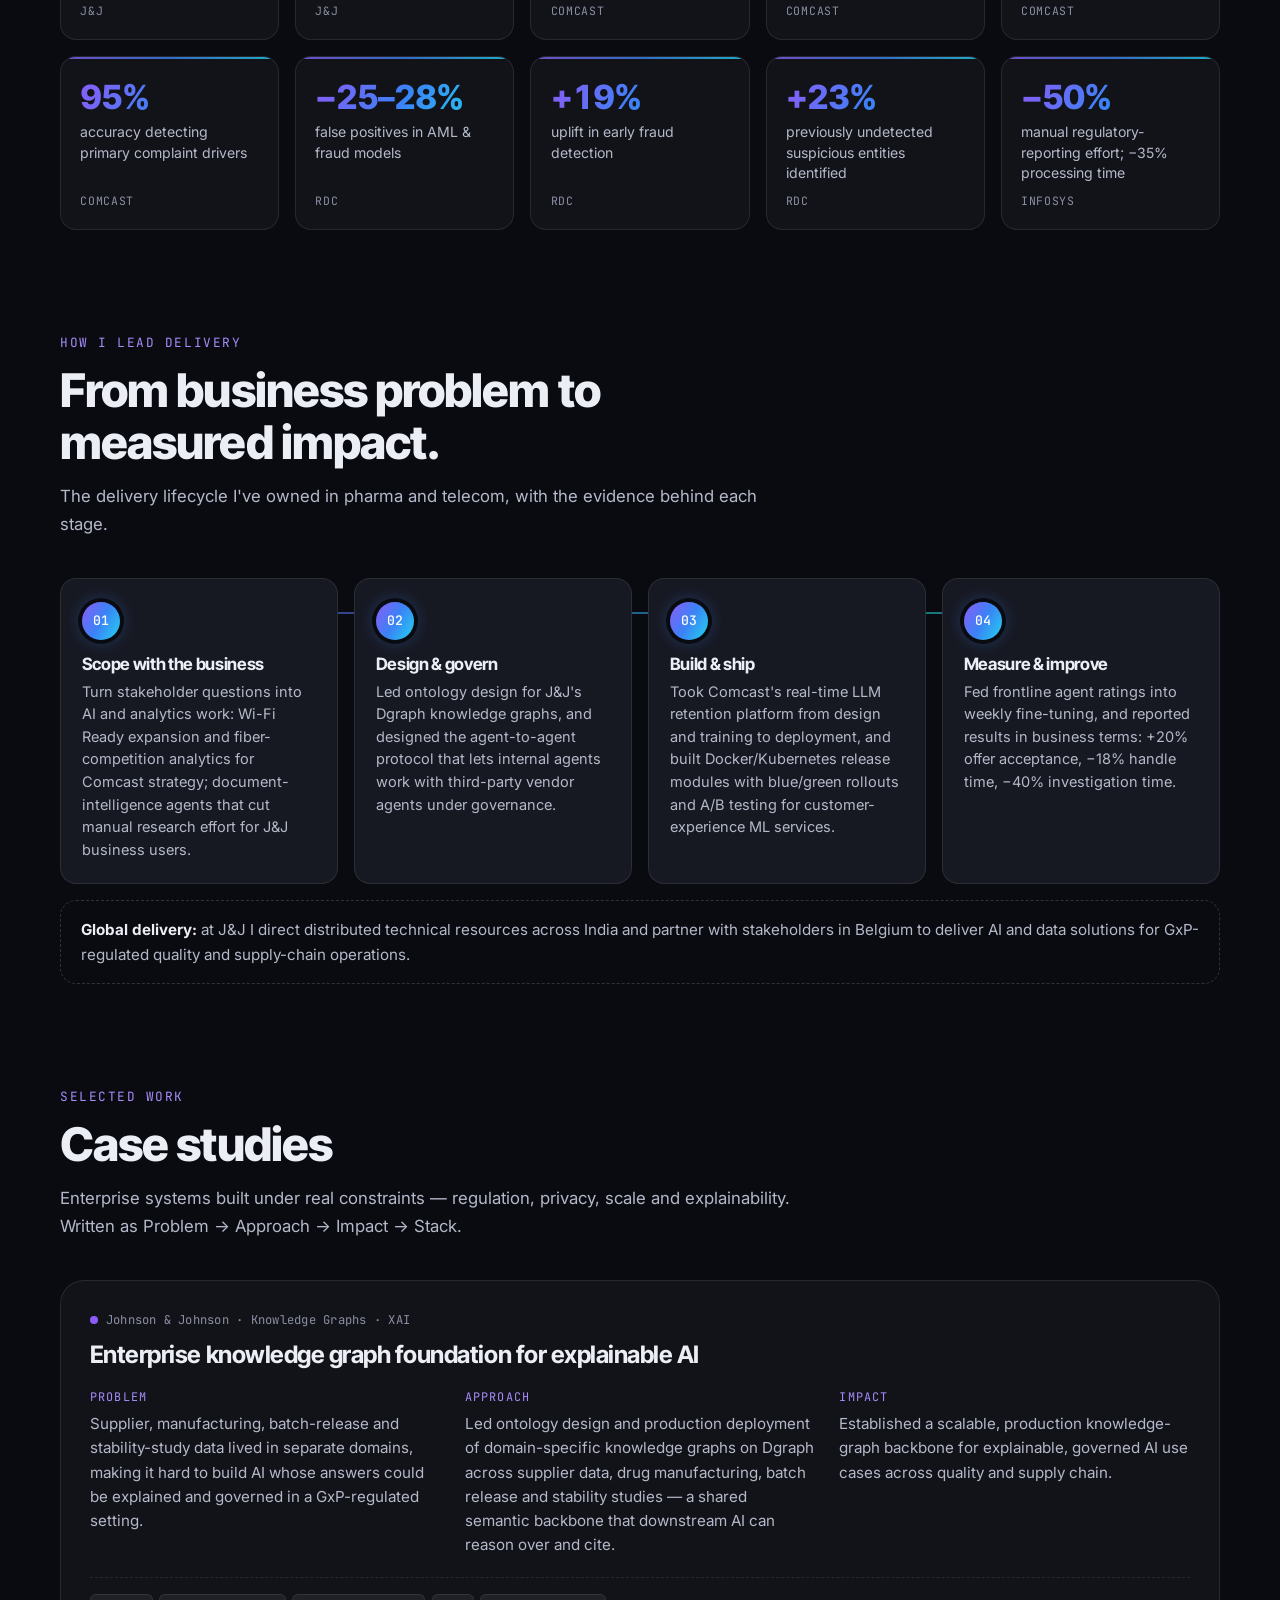
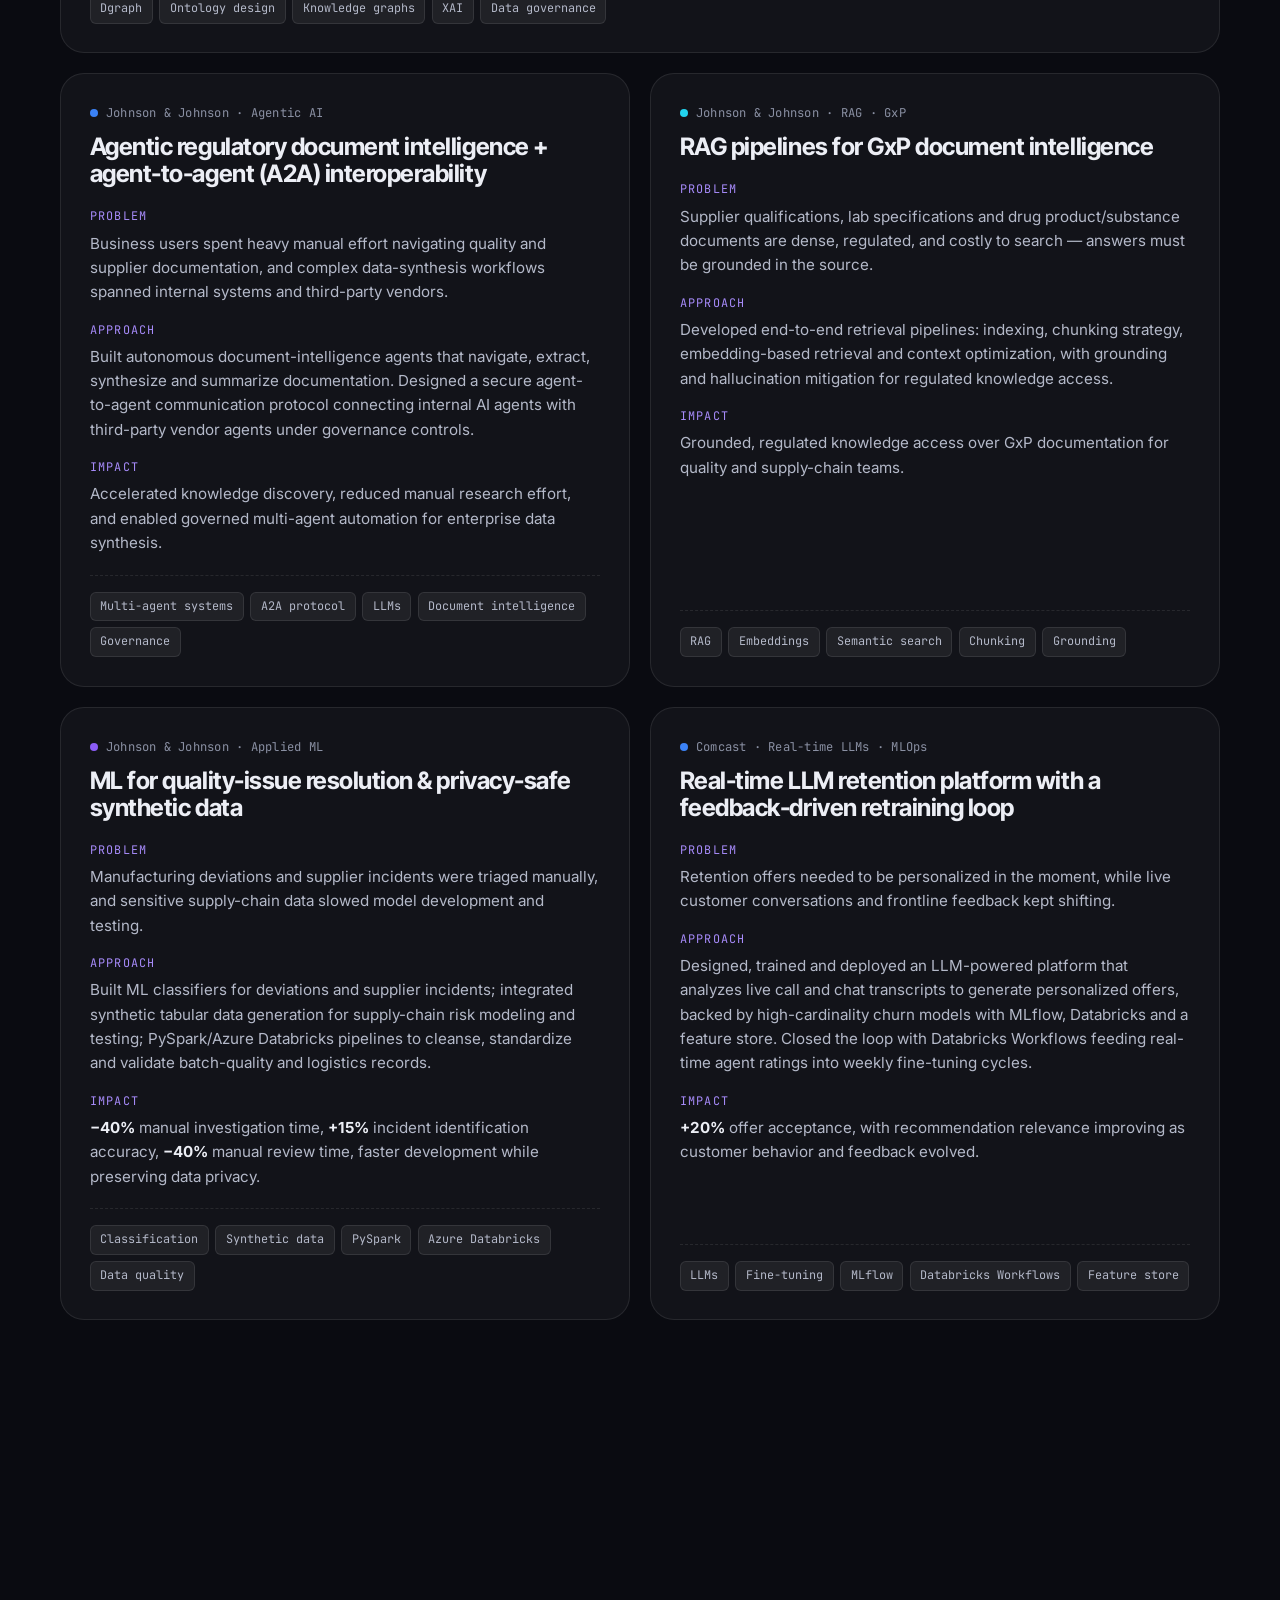
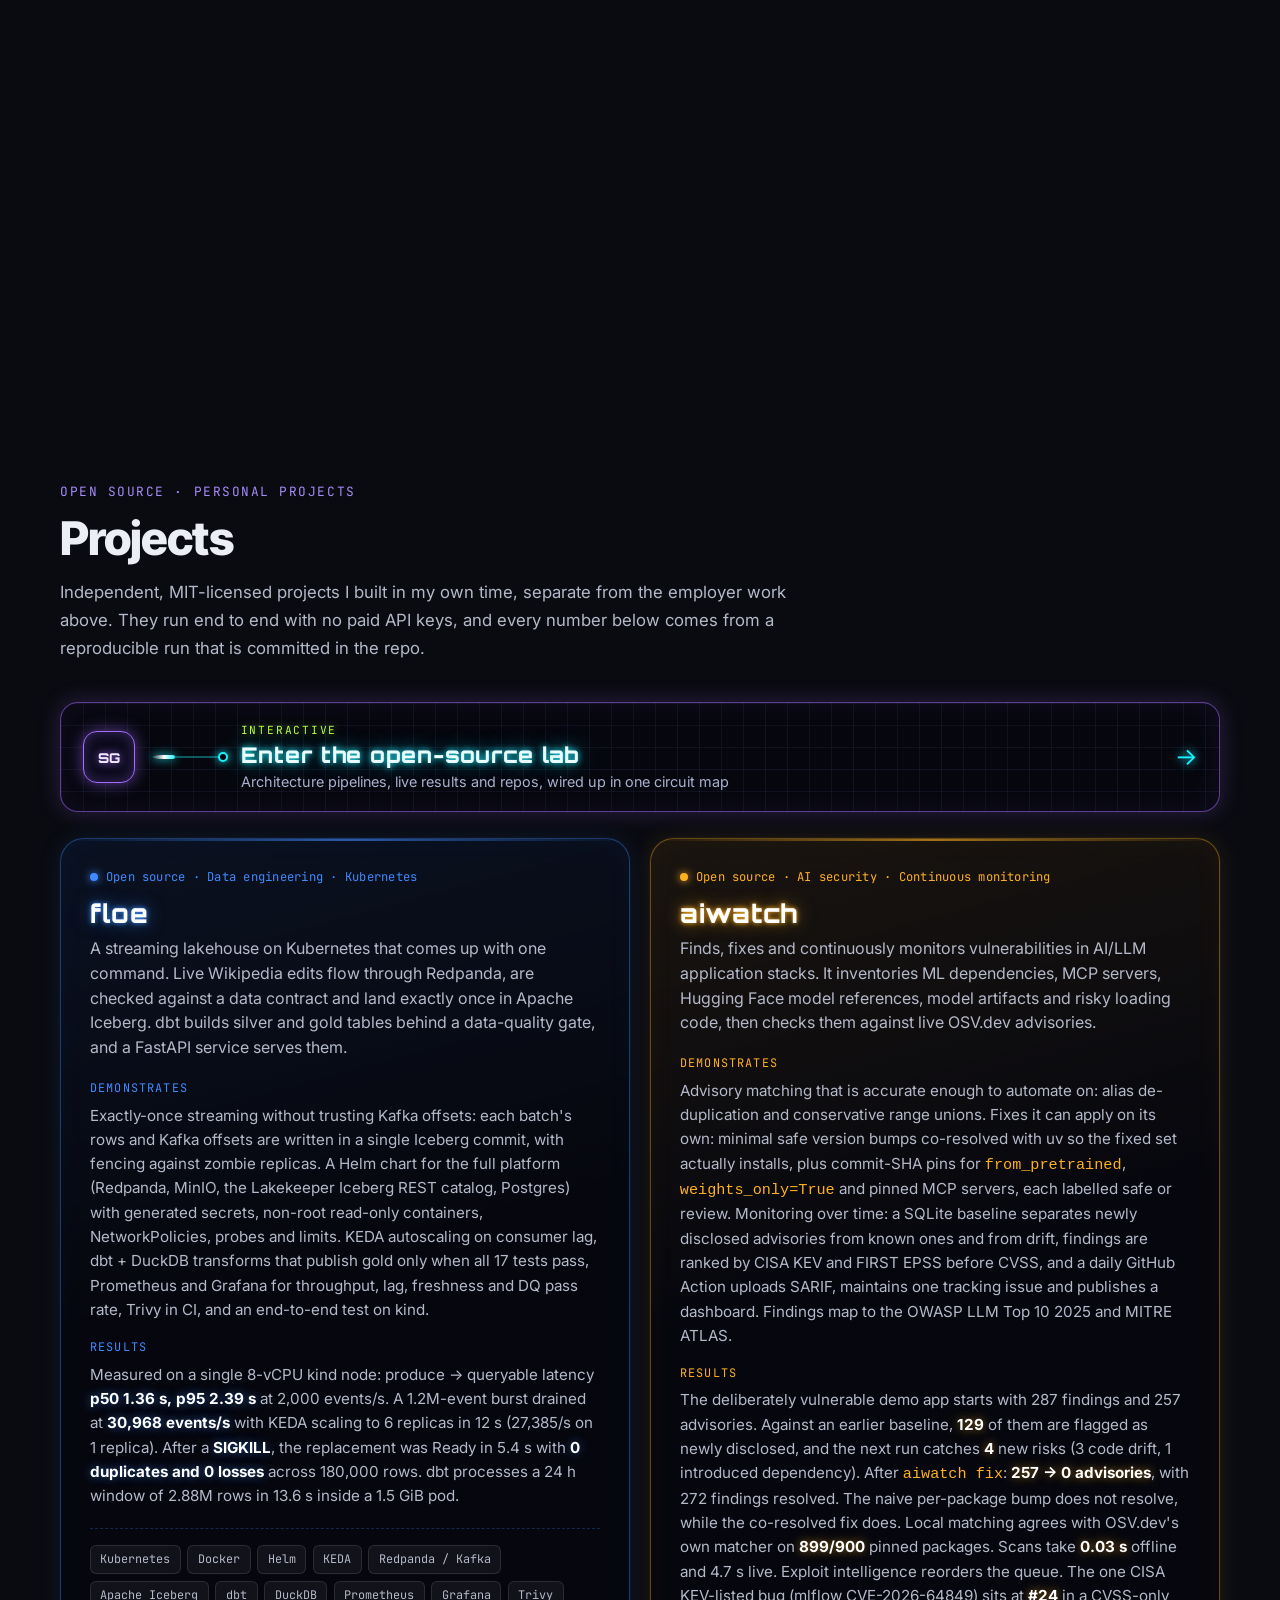
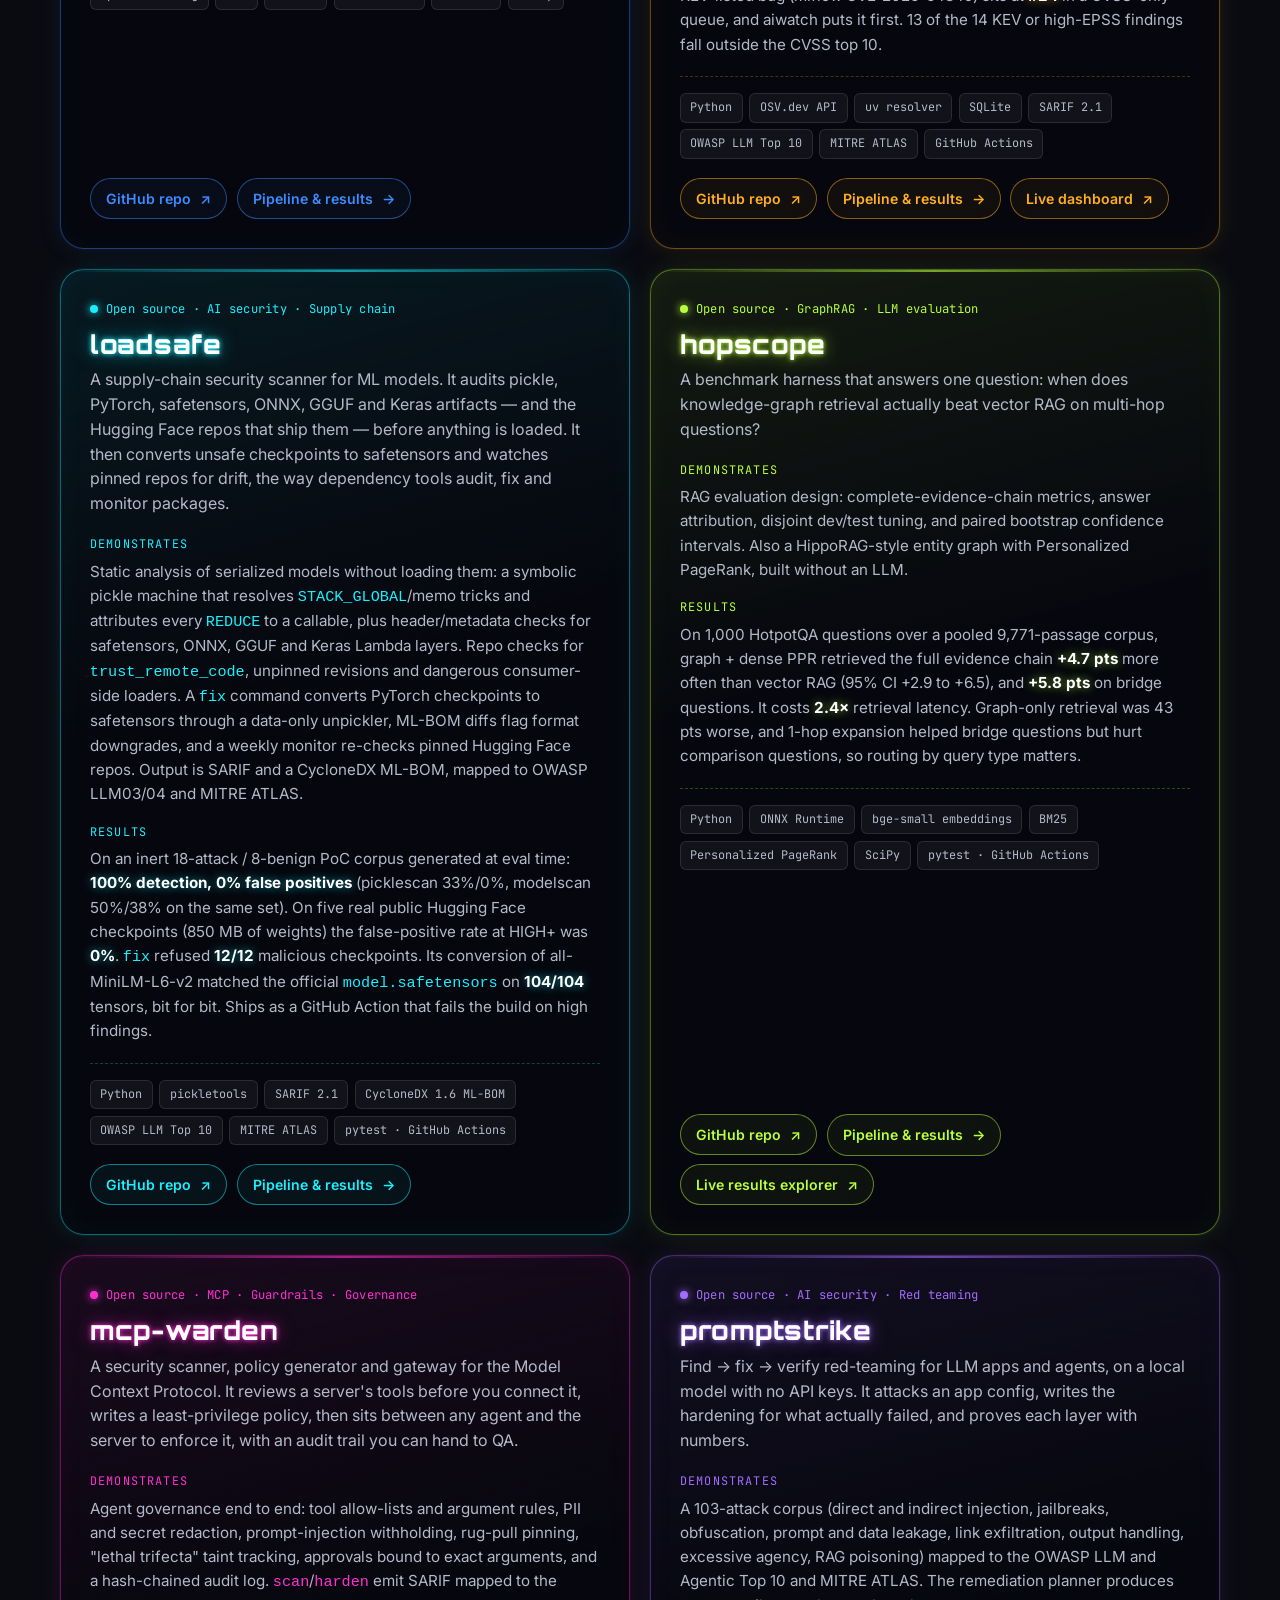
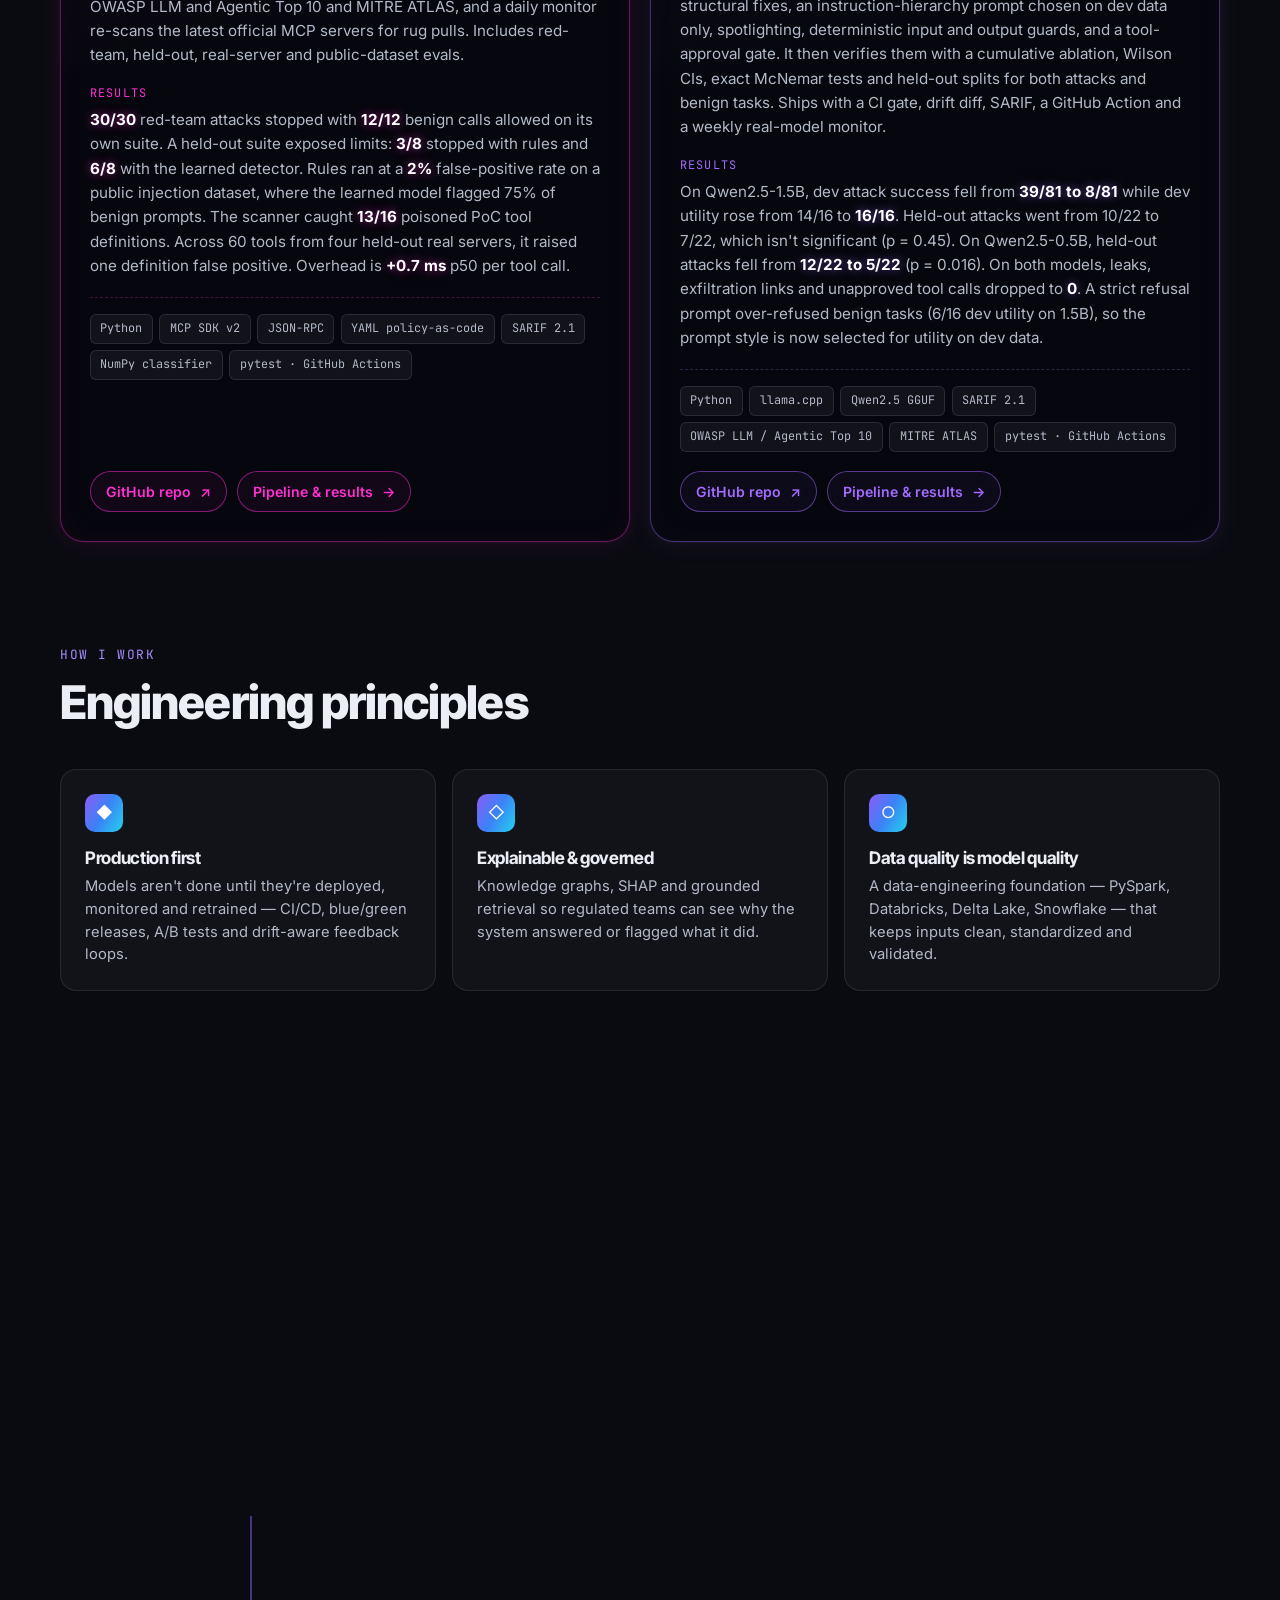
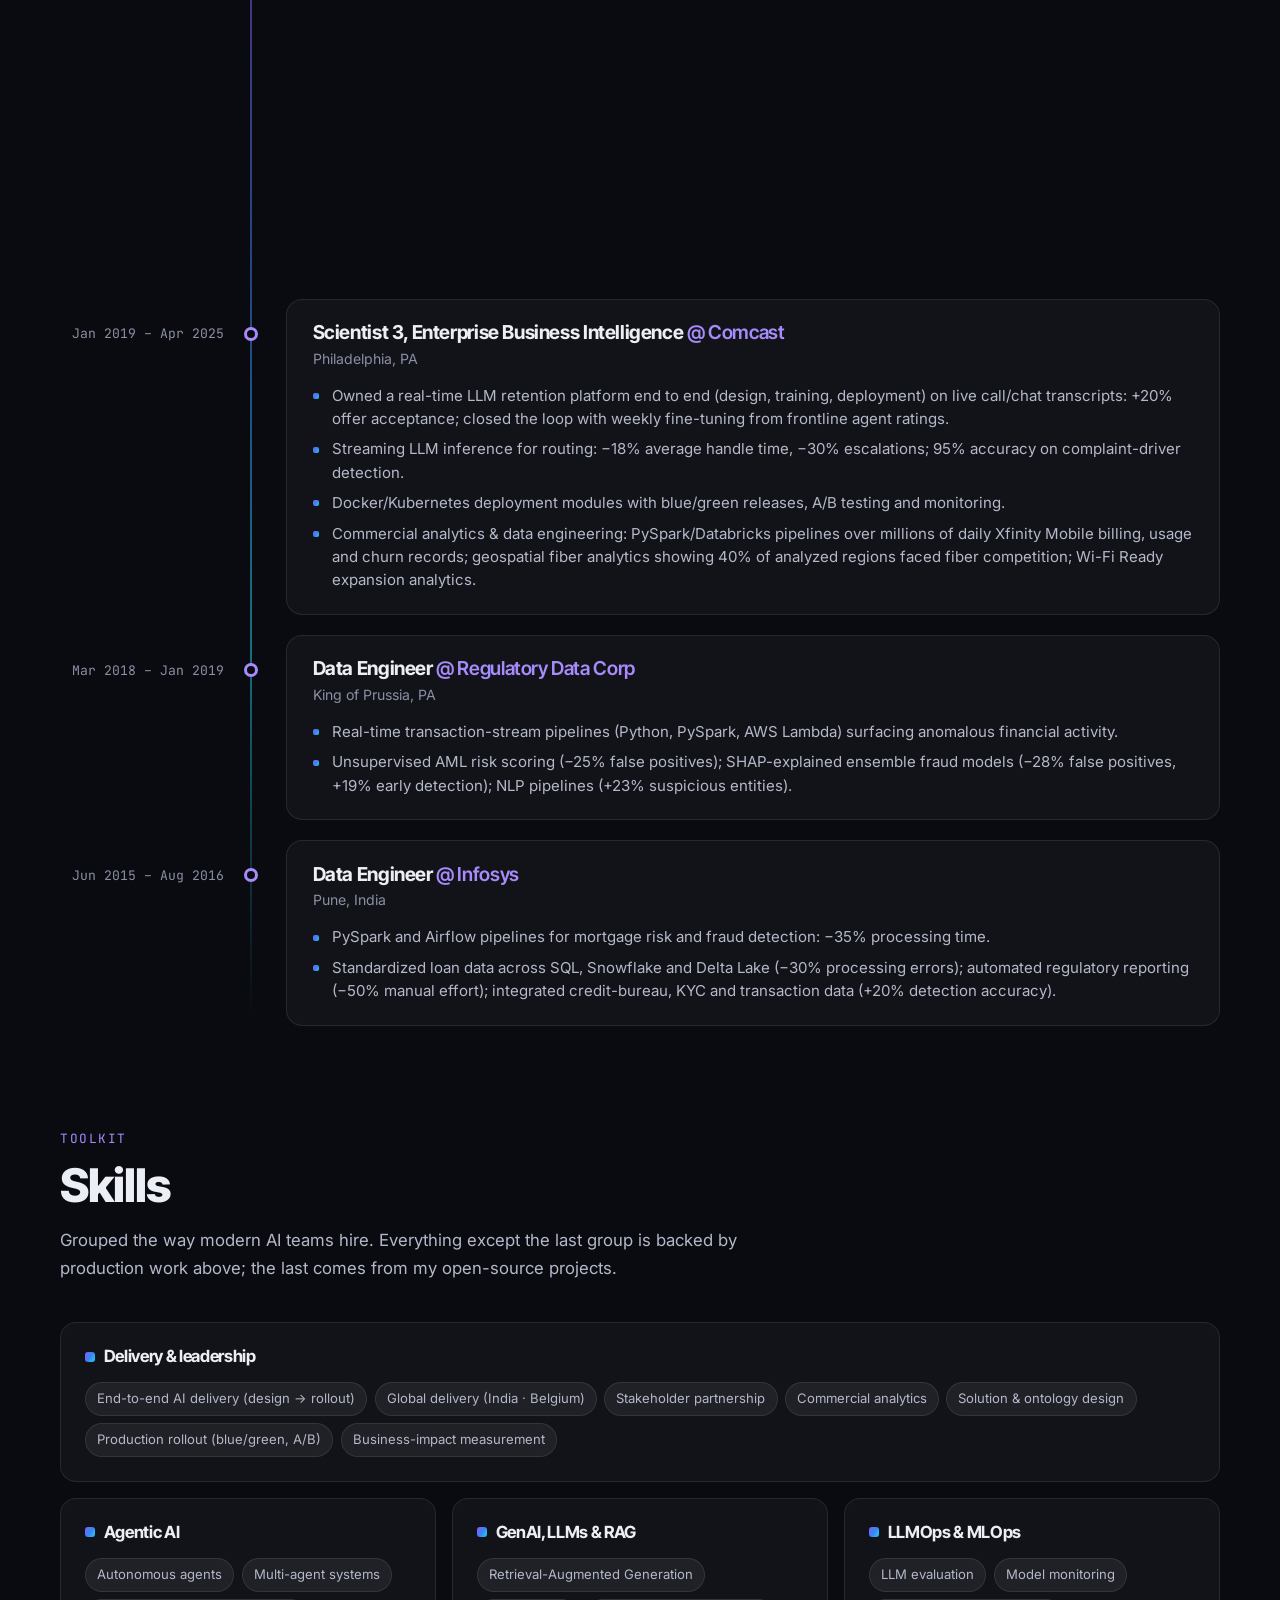
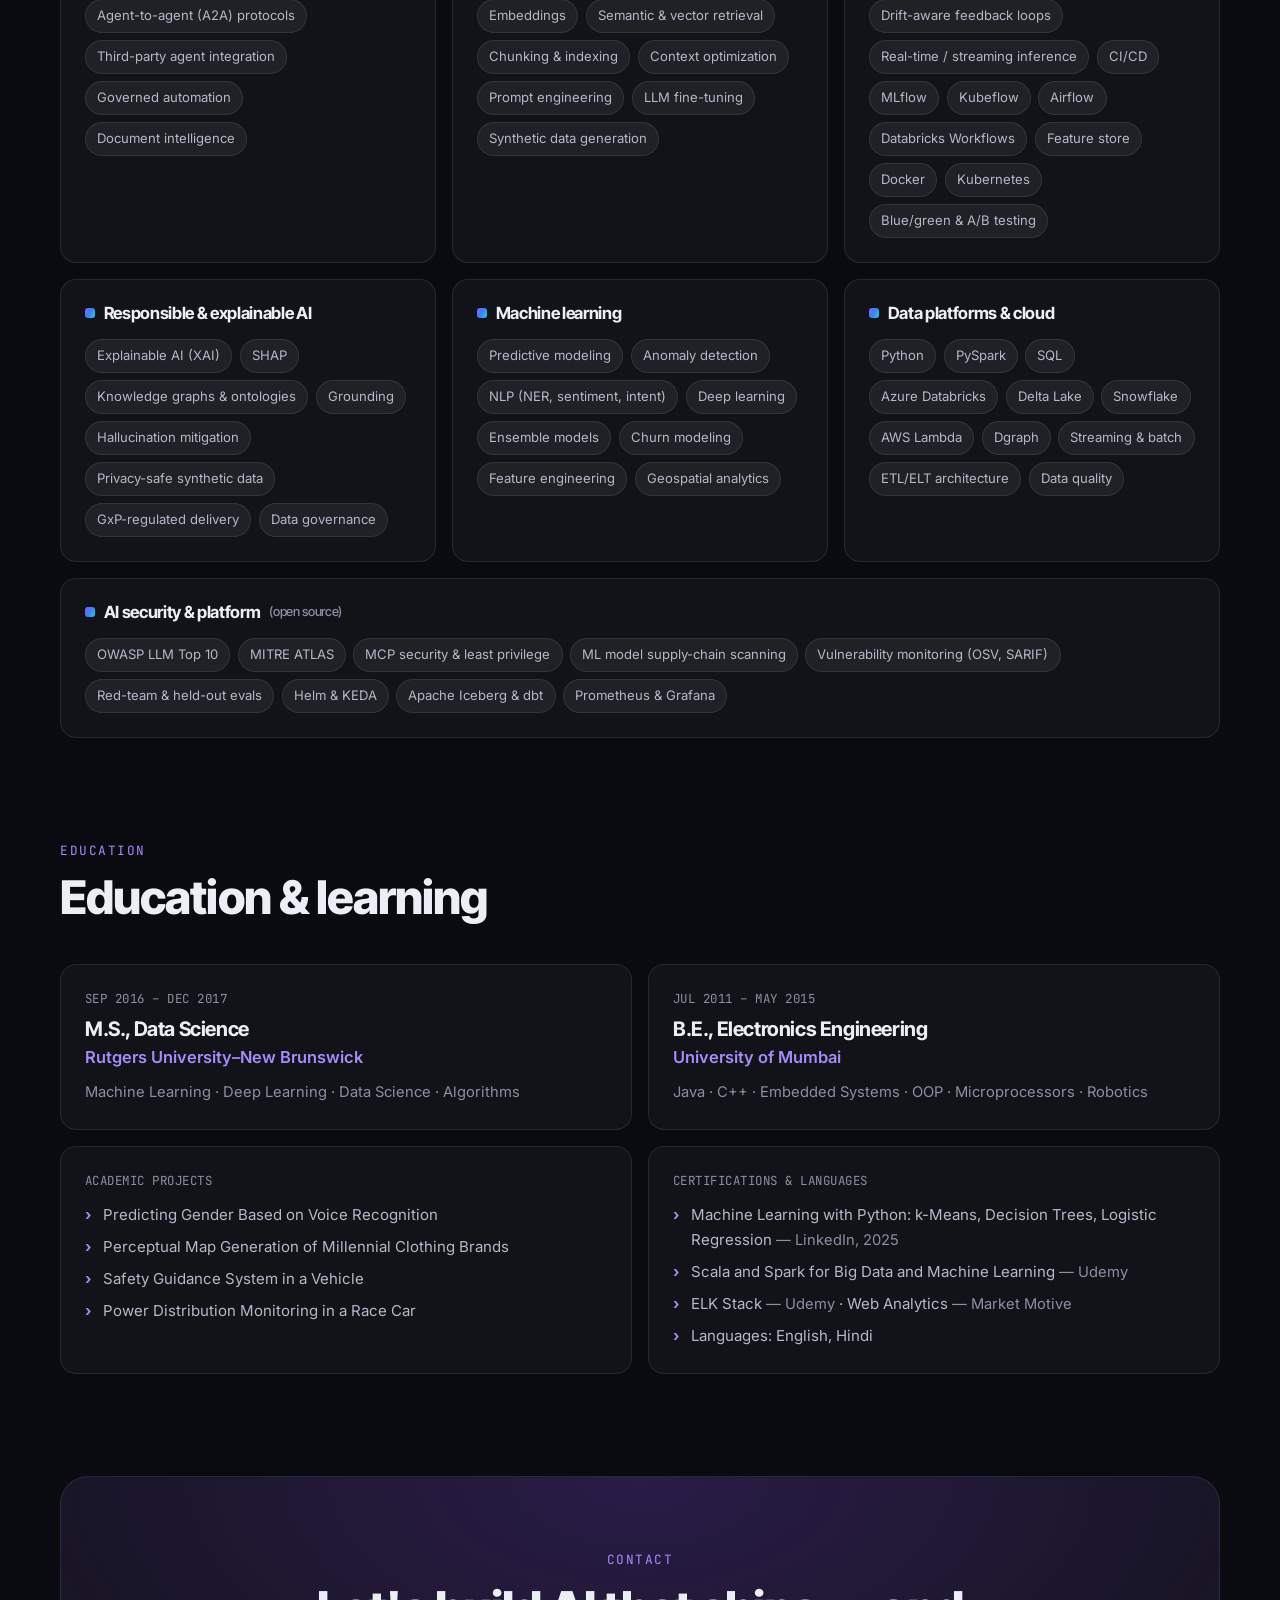
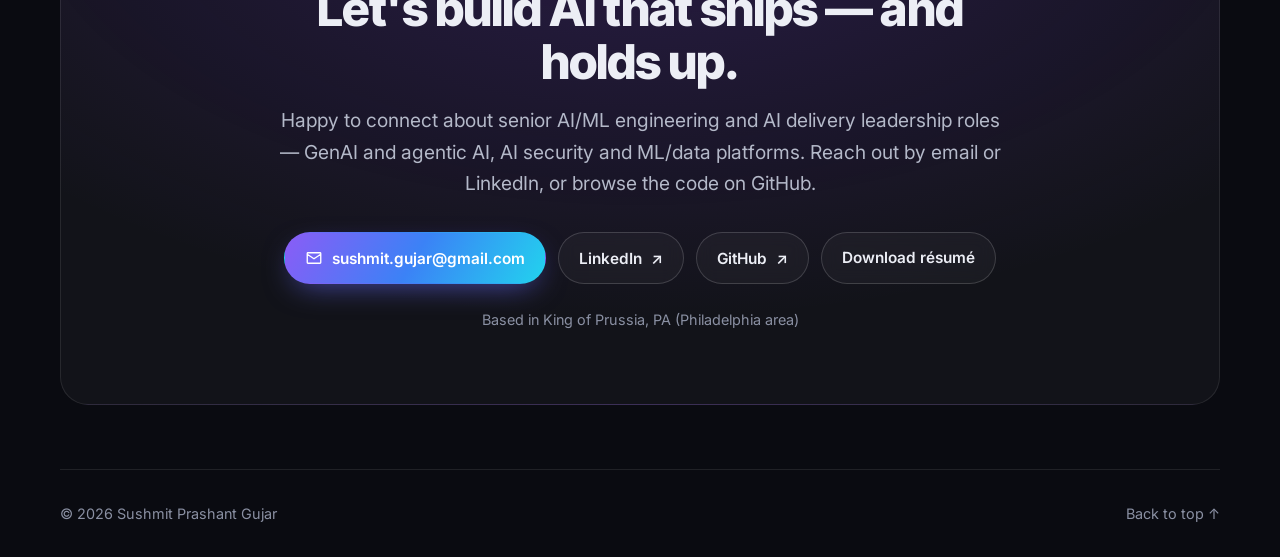
==== commit e1283ee4: "aiwatch: KEV + EPSS prioritisation result" ====
--- a/index.html
+++ b/index.html
@@ -354,8 +354,8 @@
             <p class="proj-pitch">Finds, fixes and continuously monitors vulnerabilities in AI/LLM application stacks. It inventories ML dependencies, MCP servers, Hugging Face model references, model artifacts and risky loading code, then checks them against live OSV.dev advisories.</p>
           </header>
           <dl>
-            <div><dt>Demonstrates</dt><dd>Advisory matching that is accurate enough to automate on: alias de-duplication and conservative range unions. Fixes it can apply on its own: minimal safe version bumps co-resolved with uv so the fixed set actually installs, plus commit-SHA pins for <code>from_pretrained</code>, <code>weights_only=True</code> and pinned MCP servers, each labelled safe or review. Monitoring over time: a SQLite baseline separates newly disclosed advisories from known ones and from drift, and a daily GitHub Action uploads SARIF, maintains one tracking issue and publishes a dashboard. Findings map to the OWASP LLM Top 10 2025 and MITRE ATLAS.</dd></div>
-            <div><dt>Results</dt><dd>The deliberately vulnerable demo app starts with 287 findings and 257 advisories. Against an earlier baseline, <strong>129</strong> of them are flagged as newly disclosed, and the next run catches <strong>4</strong> new risks (3 code drift, 1 introduced dependency). After <code>aiwatch fix</code>: <strong>257 → 0 advisories</strong>, with 272 findings resolved. The naive per-package bump does not resolve, while the co-resolved fix does. Local matching agrees with OSV.dev's own matcher on <strong>899/900</strong> pinned packages. Scans take <strong>0.03 s</strong> offline and 4.7 s live.</dd></div>
+            <div><dt>Demonstrates</dt><dd>Advisory matching that is accurate enough to automate on: alias de-duplication and conservative range unions. Fixes it can apply on its own: minimal safe version bumps co-resolved with uv so the fixed set actually installs, plus commit-SHA pins for <code>from_pretrained</code>, <code>weights_only=True</code> and pinned MCP servers, each labelled safe or review. Monitoring over time: a SQLite baseline separates newly disclosed advisories from known ones and from drift, findings are ranked by CISA KEV and FIRST EPSS before CVSS, and a daily GitHub Action uploads SARIF, maintains one tracking issue and publishes a dashboard. Findings map to the OWASP LLM Top 10 2025 and MITRE ATLAS.</dd></div>
+            <div><dt>Results</dt><dd>The deliberately vulnerable demo app starts with 287 findings and 257 advisories. Against an earlier baseline, <strong>129</strong> of them are flagged as newly disclosed, and the next run catches <strong>4</strong> new risks (3 code drift, 1 introduced dependency). After <code>aiwatch fix</code>: <strong>257 → 0 advisories</strong>, with 272 findings resolved. The naive per-package bump does not resolve, while the co-resolved fix does. Local matching agrees with OSV.dev's own matcher on <strong>899/900</strong> pinned packages. Scans take <strong>0.03 s</strong> offline and 4.7 s live. Exploit intelligence reorders the queue. The one CISA KEV-listed bug (mlflow CVE-2026-64849) sits at <strong>#24</strong> in a CVSS-only queue, and aiwatch puts it first. 13 of the 14 KEV or high-EPSS findings fall outside the CVSS top 10.</dd></div>
           </dl>
           <ul class="stack" aria-label="Stack"><li>Python</li><li>OSV.dev API</li><li>uv resolver</li><li>SQLite</li><li>SARIF 2.1</li><li>OWASP LLM Top 10</li><li>MITRE ATLAS</li><li>GitHub Actions</li></ul>
           <p class="proj-links"><a class="btn btn-ghost btn-sm" href="https://github.com/sushmit-gujar/aiwatch" target="_blank" rel="noopener">GitHub repo <span aria-hidden="true">↗</span></a><a class="btn btn-ghost btn-sm" href="projects/#aiwatch">Pipeline &amp; results <span aria-hidden="true">→</span></a><a class="btn btn-ghost btn-sm" href="https://sushmit-gujar.github.io/aiwatch/" target="_blank" rel="noopener">Live dashboard <span aria-hidden="true">↗</span></a></p>
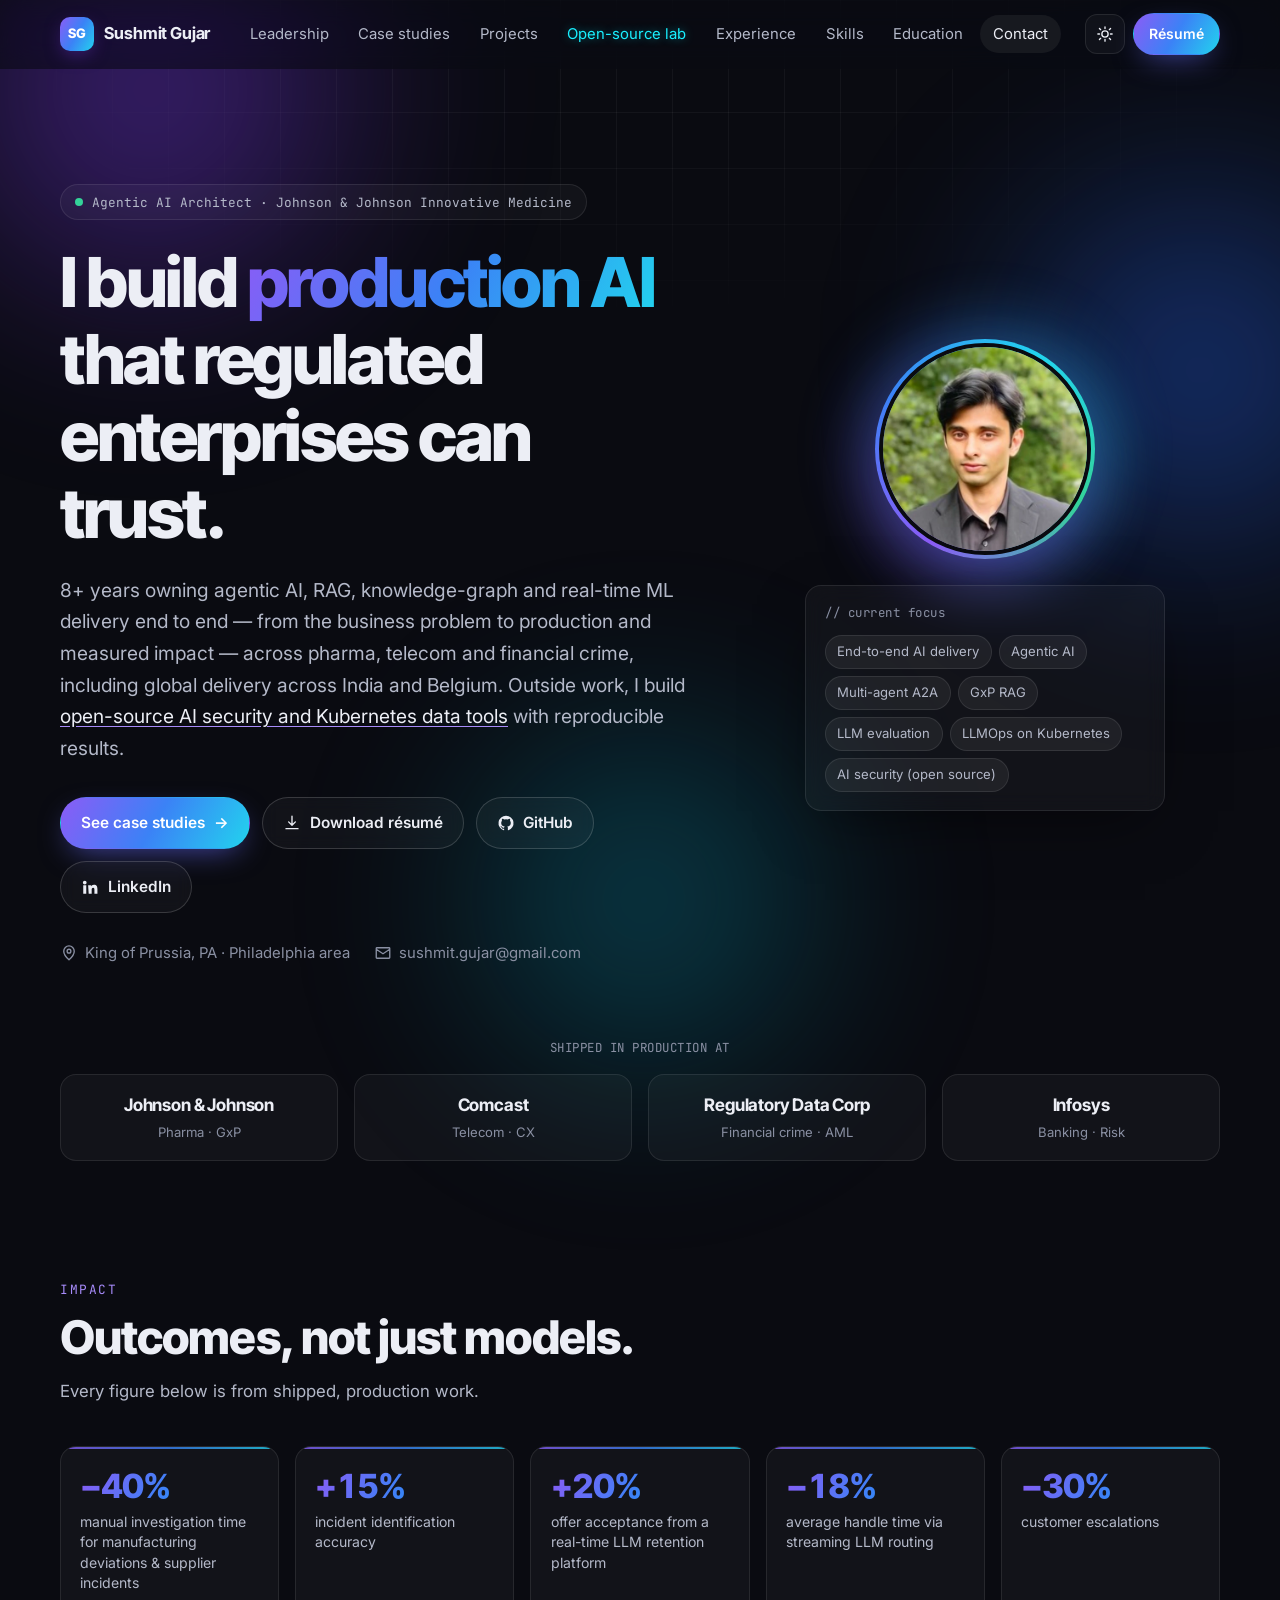
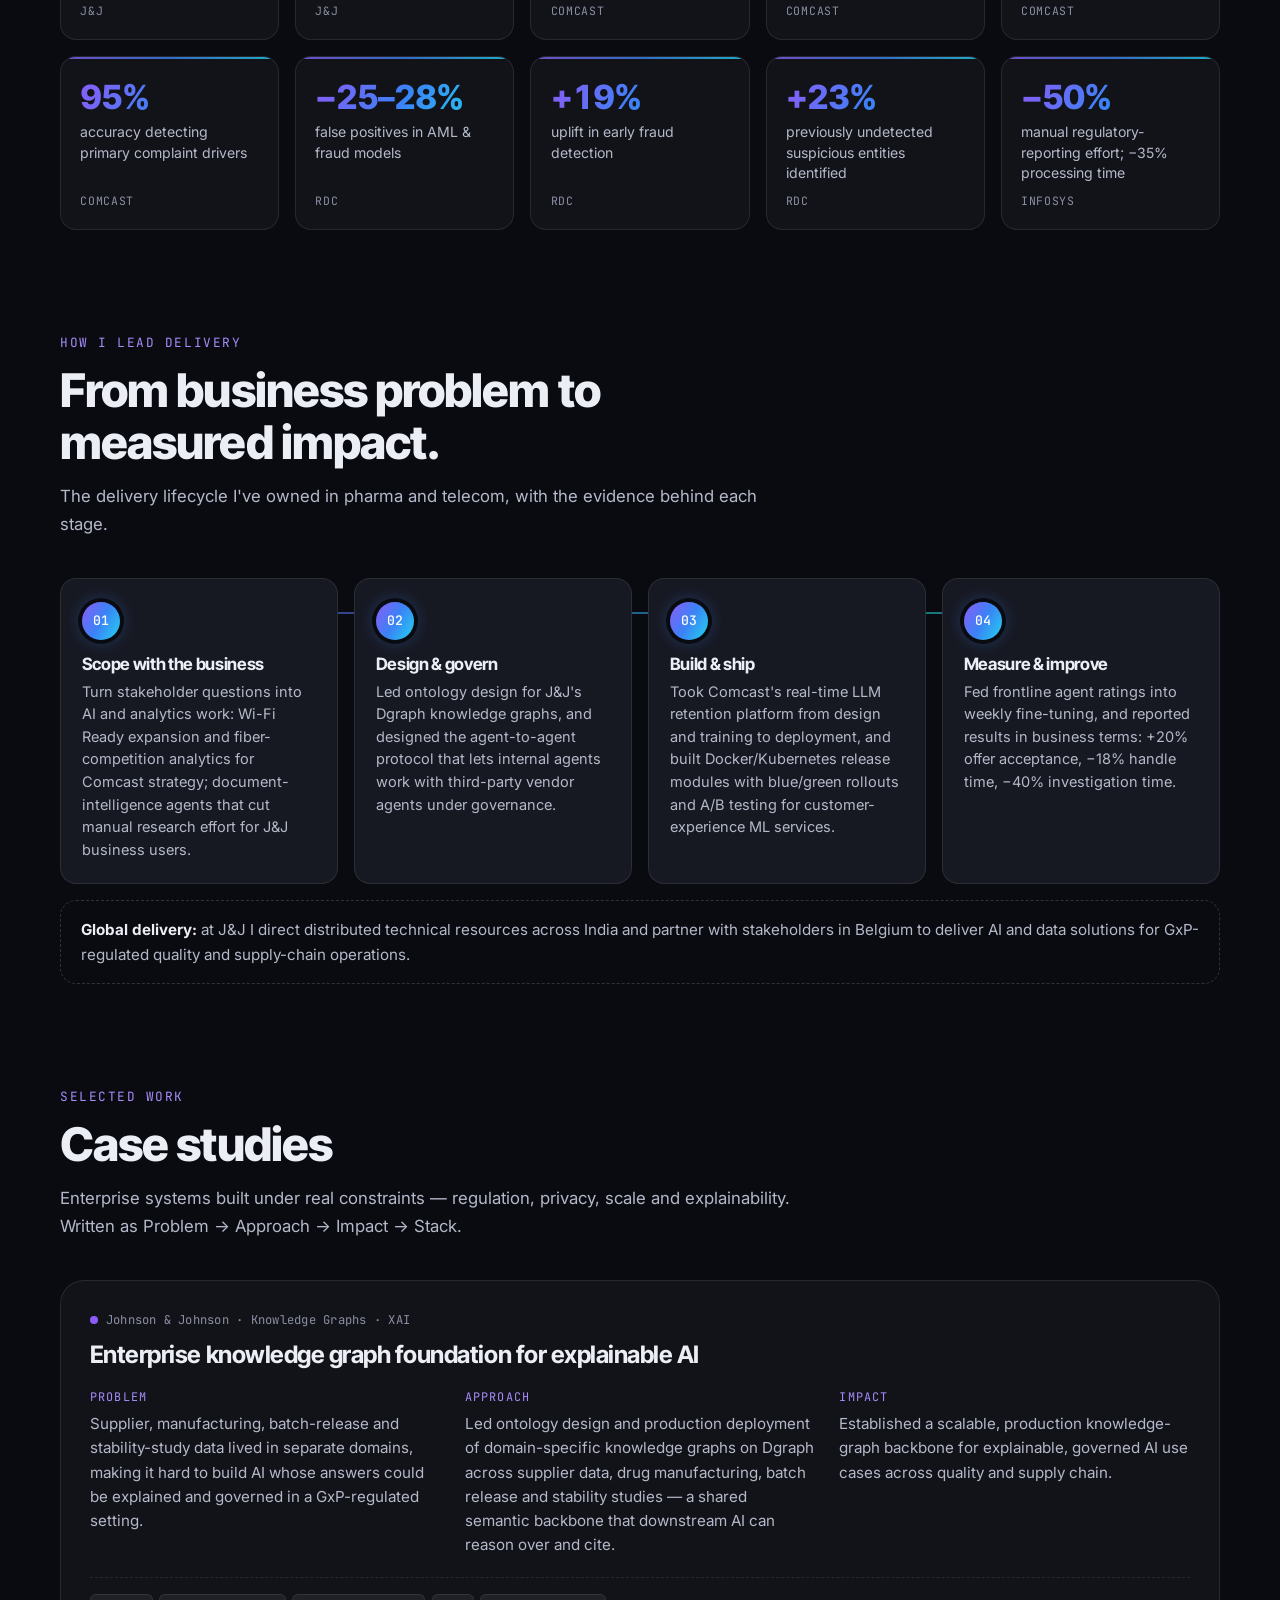
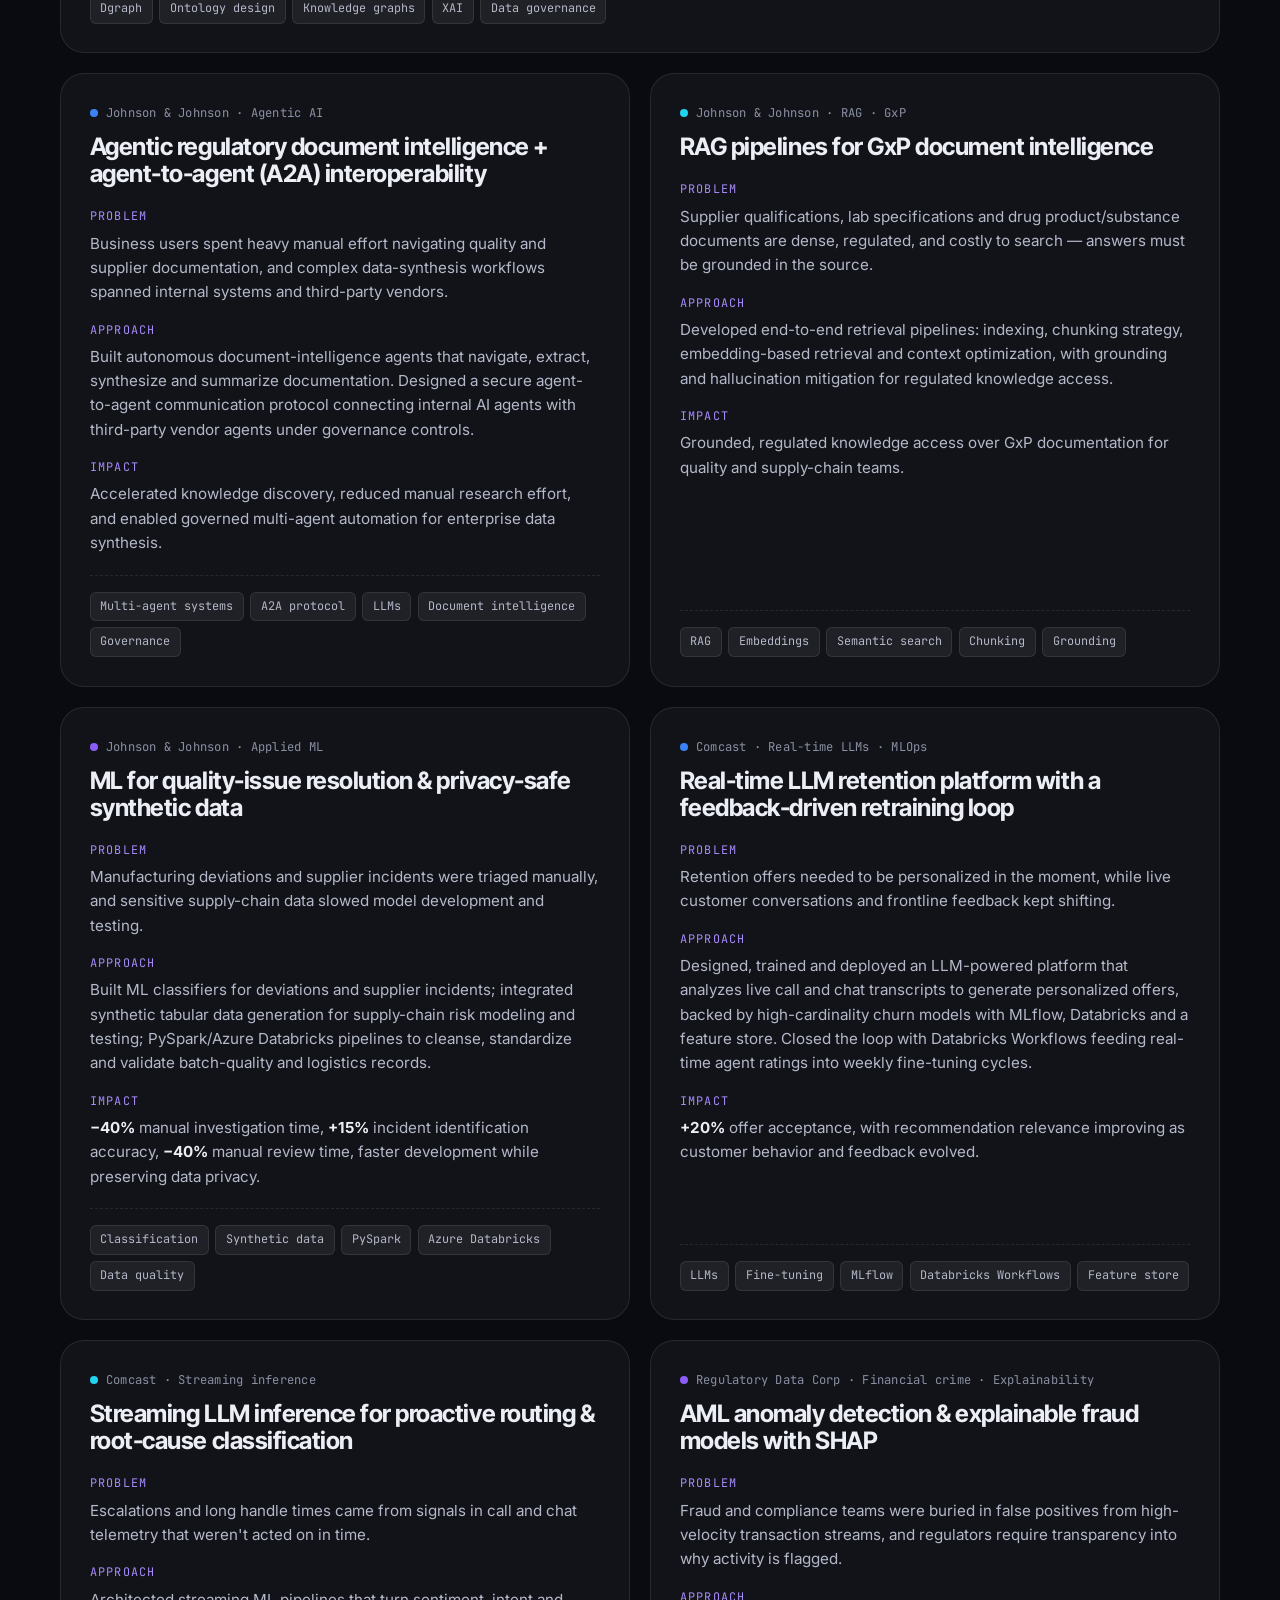
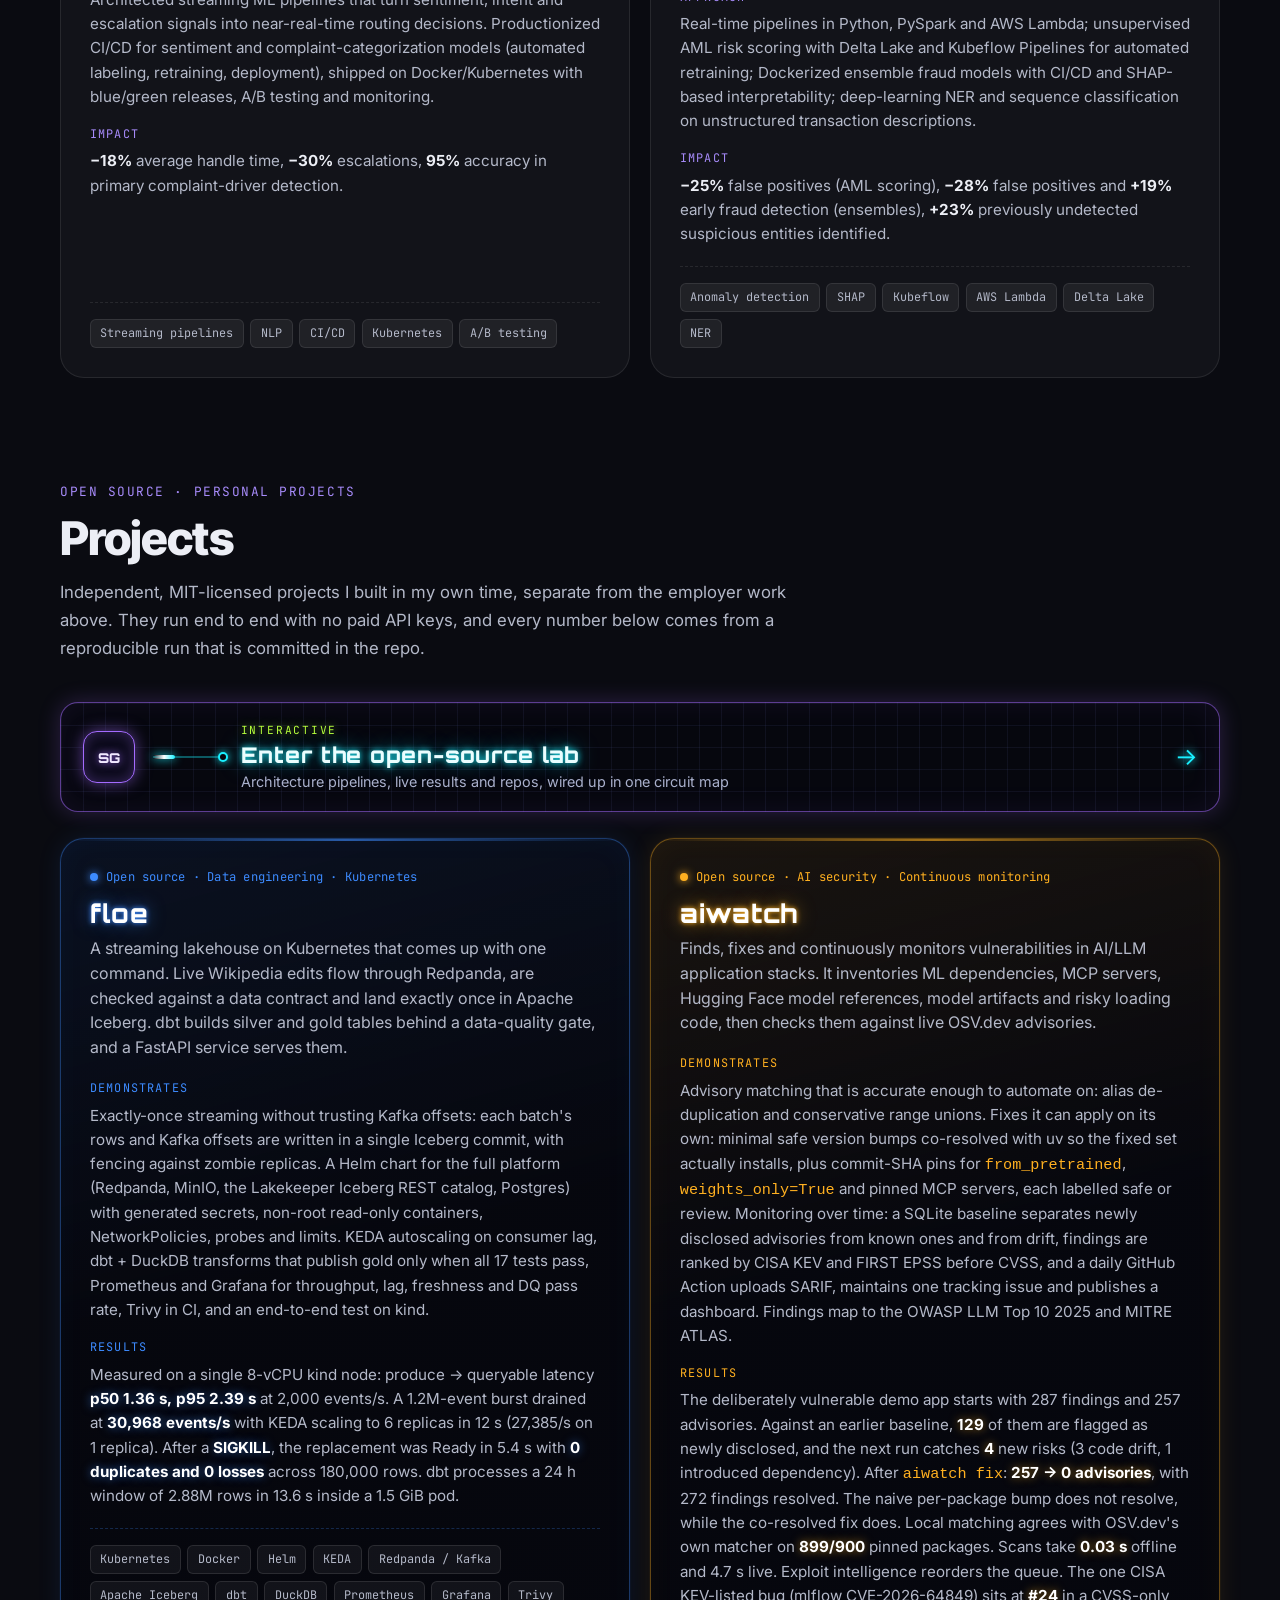
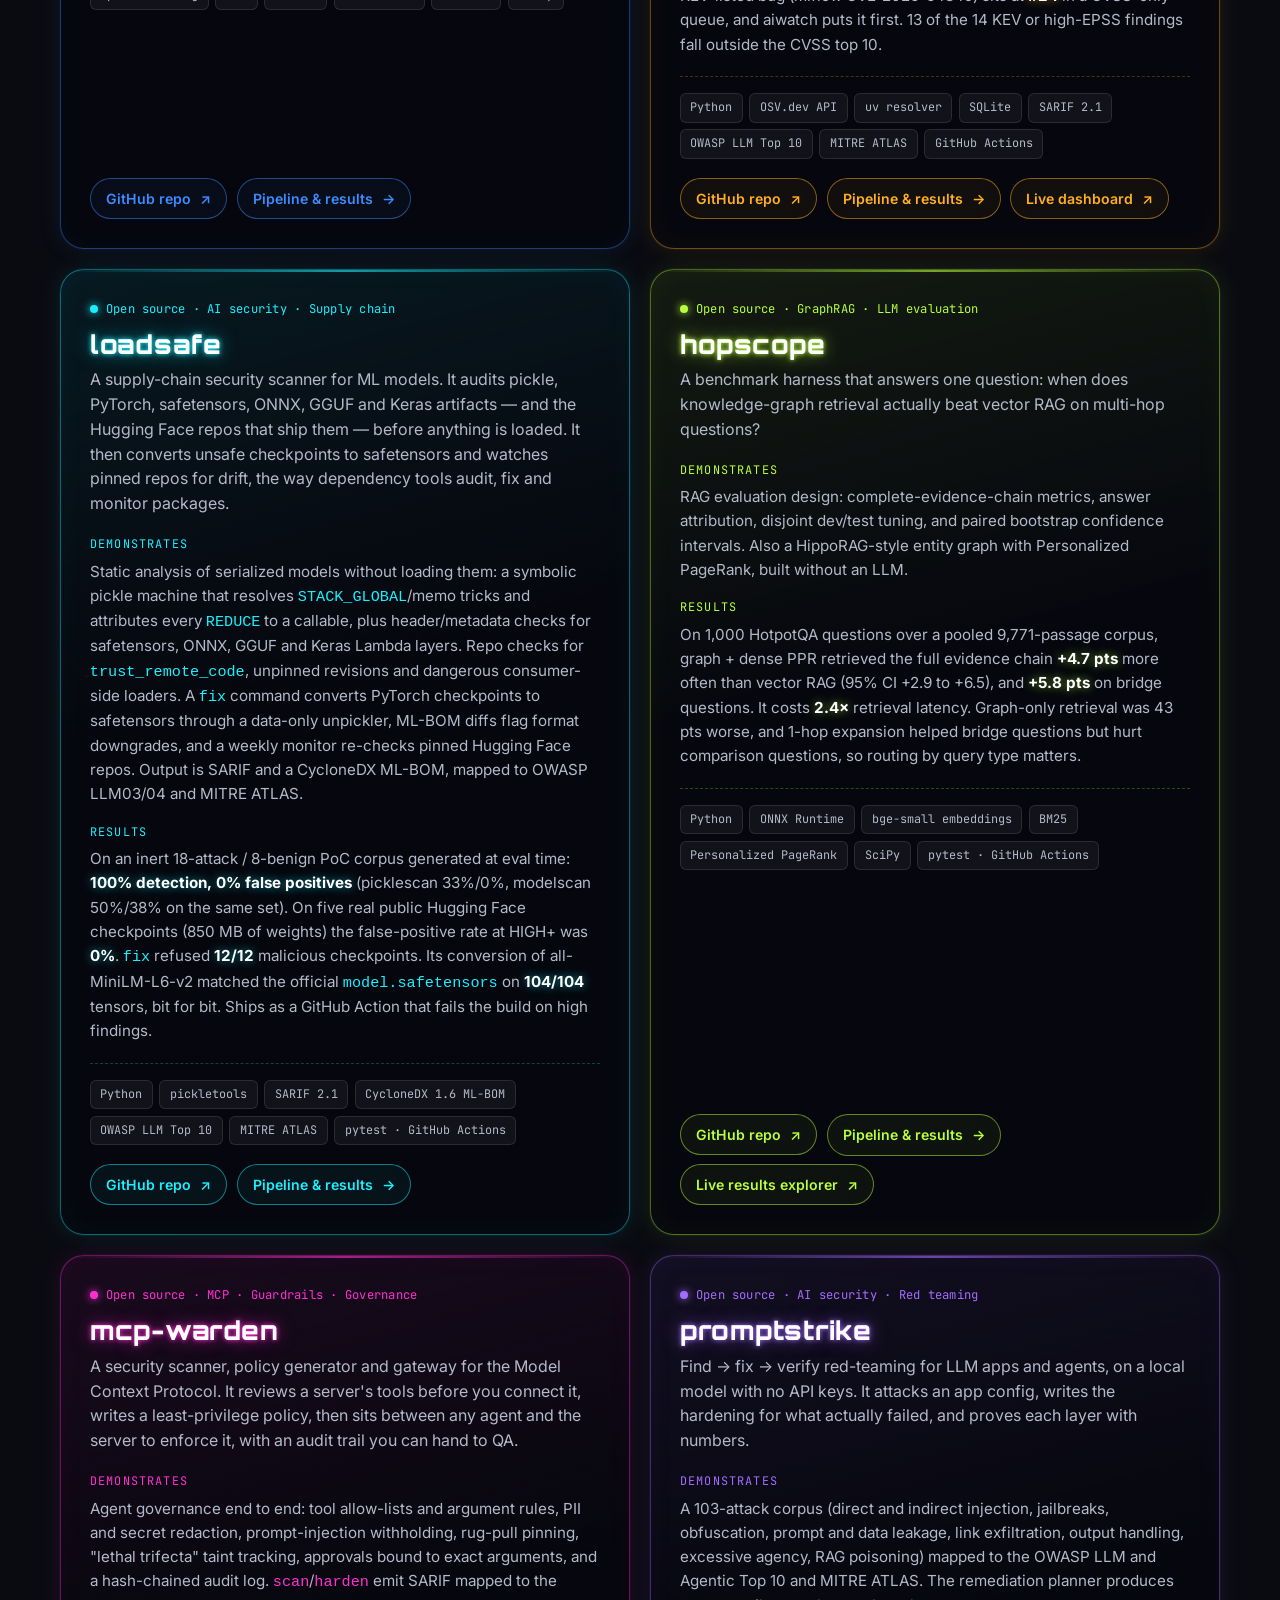
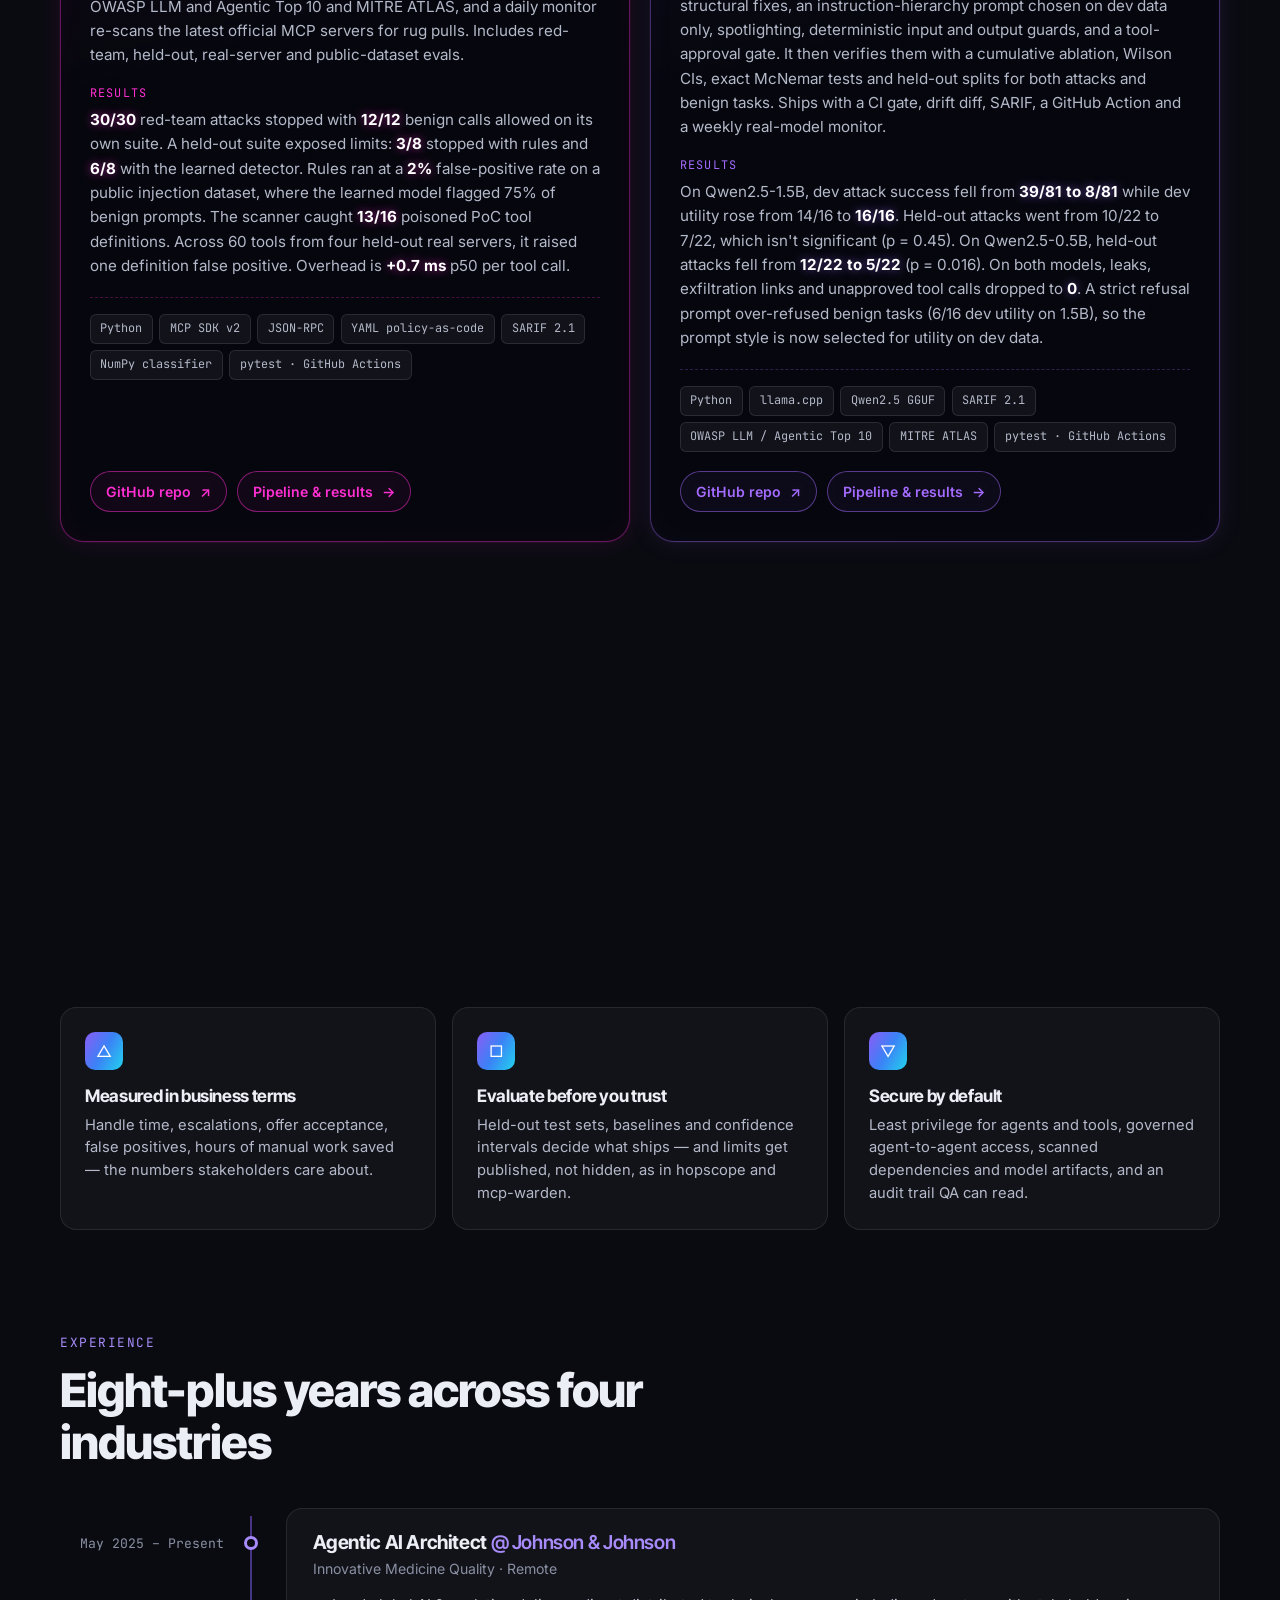
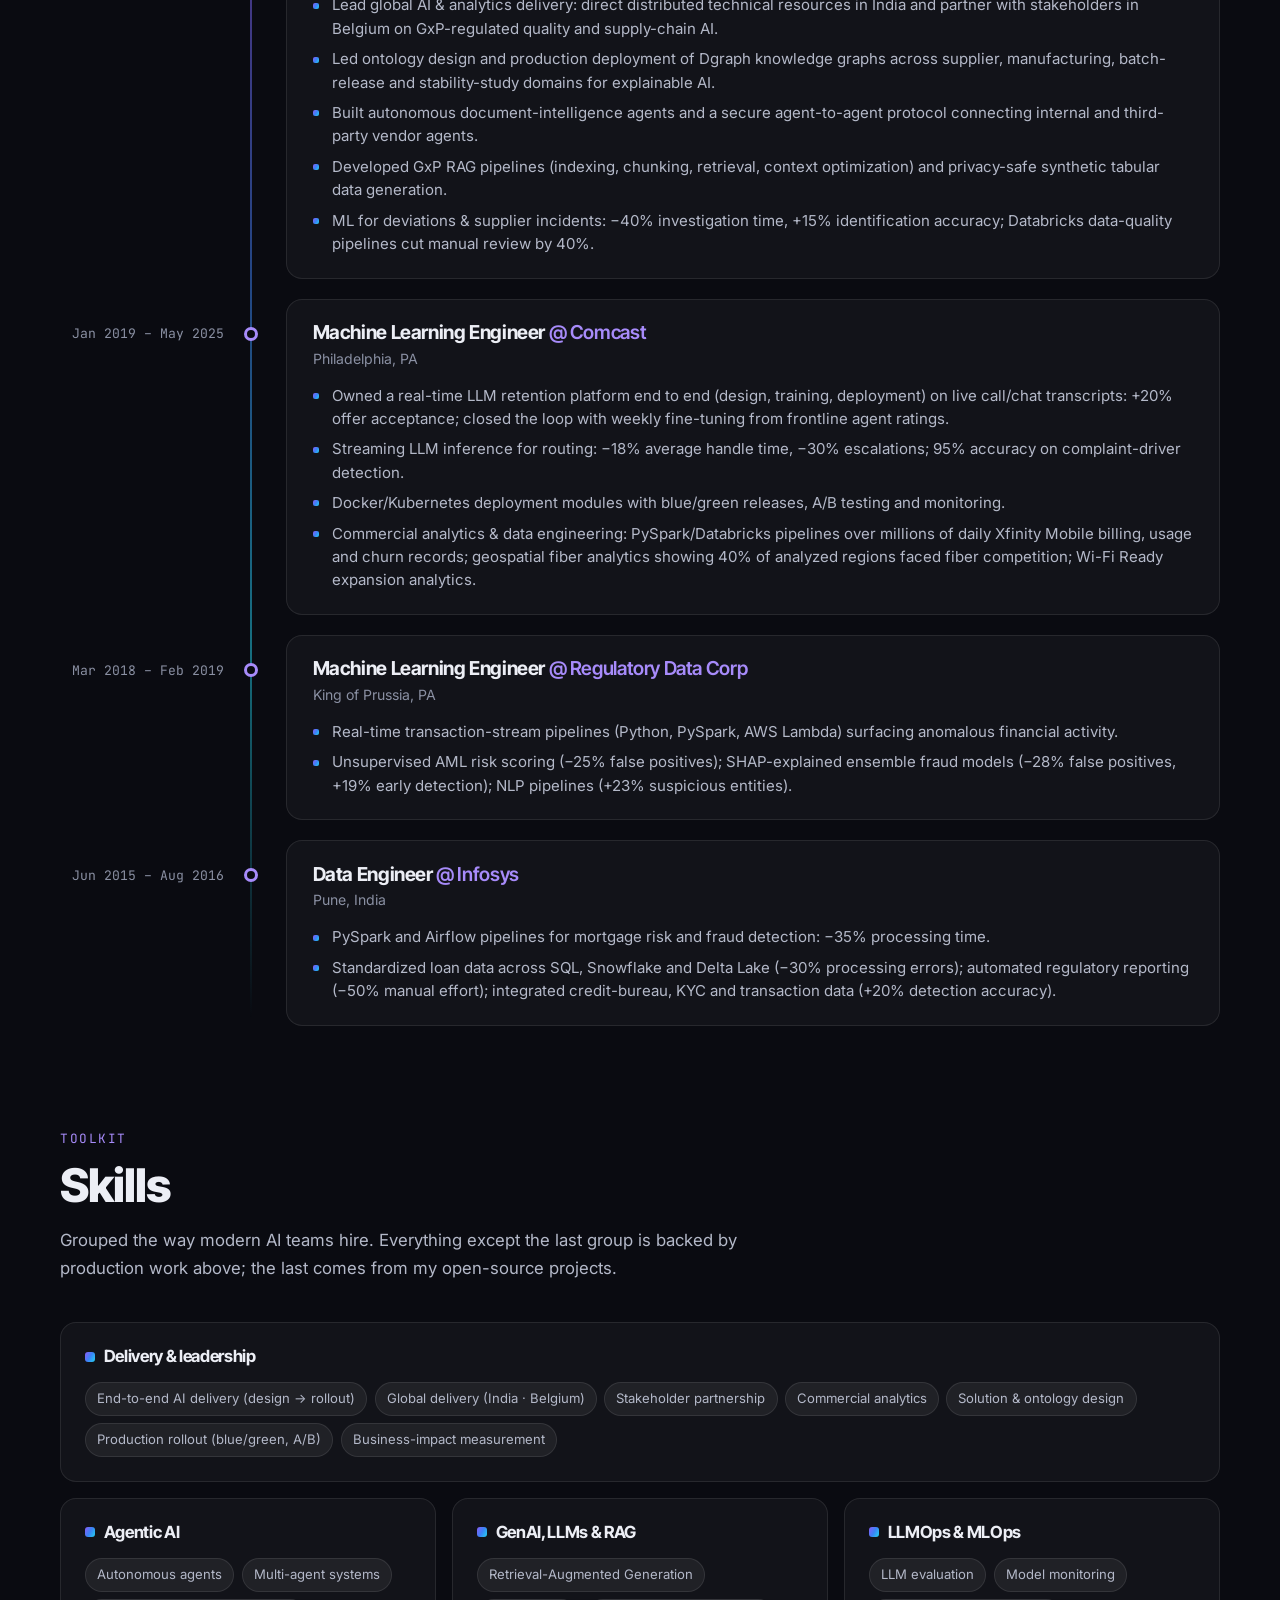
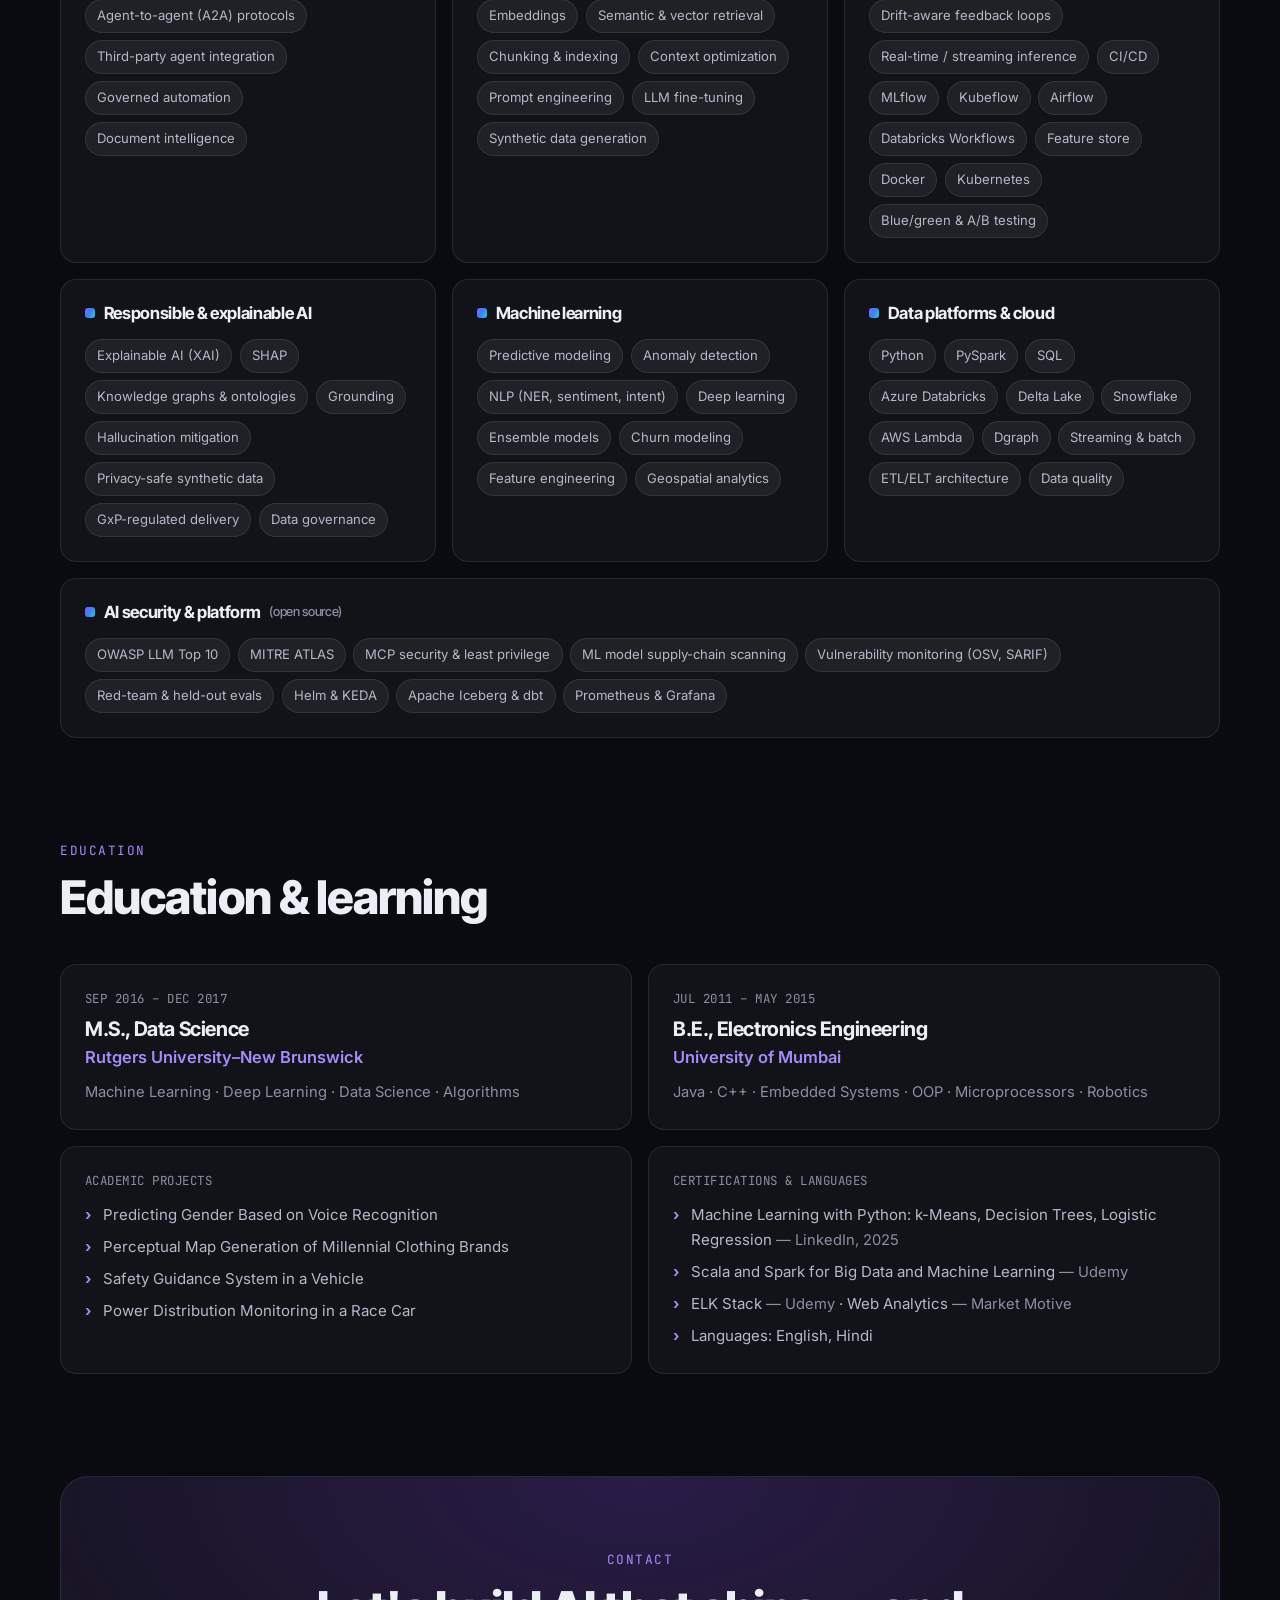
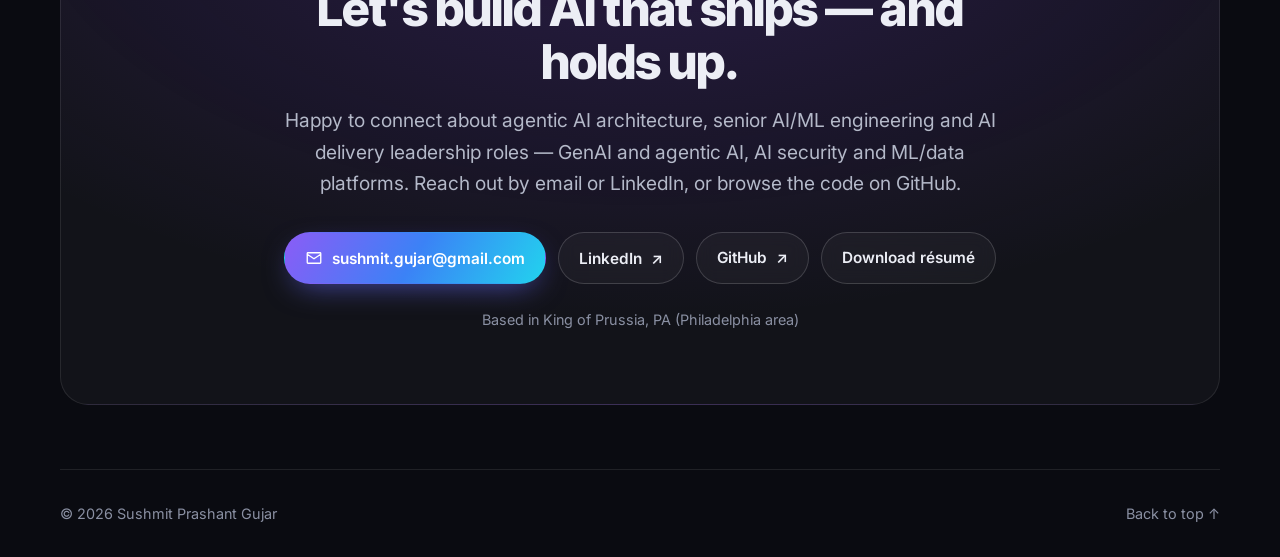
==== commit 0d553af0: "Title refresh: Agentic AI Architect @ J&J (May 2025); role titles and dates match LinkedIn; rebuilt " ====
--- a/index.html
+++ b/index.html
@@ -3,10 +3,10 @@
 <head>
   <meta charset="utf-8">
   <meta name="viewport" content="width=device-width, initial-scale=1">
-  <title>Sushmit Gujar — Senior AI/ML Engineer · End-to-End Agentic AI Delivery, RAG &amp; MLOps</title>
-  <meta name="description" content="Sushmit Gujar is a Senior AI/ML Engineer with 8+ years owning production agentic AI, RAG, knowledge graphs, real-time LLM inference and MLOps end to end — from business problem to measured impact — across pharma (J&amp;J), telecom (Comcast) and financial crime, including global delivery across India and Belgium.">
+  <title>Sushmit Gujar — Agentic AI Architect, Johnson &amp; Johnson · Agentic AI, RAG &amp; MLOps</title>
+  <meta name="description" content="Sushmit Gujar is an Agentic AI Architect at Johnson &amp; Johnson with 8+ years owning production agentic AI, RAG, knowledge graphs, real-time LLM inference and MLOps end to end — from business problem to measured impact — across pharma (J&amp;J), telecom (Comcast) and financial crime, including global delivery across India and Belgium.">
   <meta name="author" content="Sushmit Prashant Gujar">
-  <meta name="keywords" content="AI Engineer, ML Engineer, Senior AI/ML Engineer, Agentic AI, AI delivery leadership, GenAI delivery, commercial analytics, stakeholder management, multi-agent systems, RAG, LLM evaluation, LLMOps, MLOps, AI security, Kubernetes, Docker, data engineering, knowledge graph, explainable AI, GxP, Databricks, PySpark, Philadelphia">
+  <meta name="keywords" content="Agentic AI Architect, AI Architect, AI Engineer, ML Engineer, Machine Learning Engineer, Agentic AI, AI delivery leadership, GenAI delivery, commercial analytics, stakeholder management, multi-agent systems, RAG, LLM evaluation, LLMOps, MLOps, AI security, Kubernetes, Docker, data engineering, knowledge graph, explainable AI, GxP, Databricks, PySpark, Philadelphia">
   <meta name="theme-color" content="#0a0b11" media="(prefers-color-scheme: dark)">
   <meta name="theme-color" content="#f7f7fb" media="(prefers-color-scheme: light)">
   <meta name="color-scheme" content="dark light">
@@ -15,21 +15,21 @@
   <meta property="og:type" content="profile">
   <meta property="og:url" content="https://sushmit-gujar.github.io/">
   <link rel="canonical" href="https://sushmit-gujar.github.io/">
-  <meta property="og:title" content="Sushmit Gujar — Senior AI/ML Engineer">
+  <meta property="og:title" content="Sushmit Gujar — Agentic AI Architect, Johnson &amp; Johnson">
   <meta property="og:description" content="Production agentic AI, RAG, knowledge graphs and real-time ML for regulated enterprises. 8+ years across J&amp;J, Comcast and financial crime, plus open-source AI security and Kubernetes data tooling.">
   <meta property="og:image" content="https://sushmit-gujar.github.io/assets/og.png">
   <meta property="og:image:width" content="1200">
   <meta property="og:image:height" content="630">
-  <meta property="og:image:alt" content="Sushmit Gujar, Senior AI/ML Engineer">
+  <meta property="og:image:alt" content="Sushmit Gujar, Agentic AI Architect">
   <meta property="og:site_name" content="Sushmit Gujar">
   <meta property="og:locale" content="en_US">
   <meta property="profile:first_name" content="Sushmit">
   <meta property="profile:last_name" content="Gujar">
   <meta name="twitter:card" content="summary_large_image">
-  <meta name="twitter:title" content="Sushmit Gujar — Senior AI/ML Engineer">
+  <meta name="twitter:title" content="Sushmit Gujar — Agentic AI Architect, Johnson &amp; Johnson">
   <meta name="twitter:description" content="Production agentic AI, RAG, knowledge graphs and real-time ML for regulated enterprises.">
   <meta name="twitter:image" content="https://sushmit-gujar.github.io/assets/og.png">
-  <meta name="twitter:image:alt" content="Sushmit Gujar, Senior AI/ML Engineer">
+  <meta name="twitter:image:alt" content="Sushmit Gujar, Agentic AI Architect">
 
   <link rel="icon" href="assets/favicon.svg" type="image/svg+xml">
   <link rel="icon" href="favicon.ico" sizes="32x32">
@@ -59,15 +59,15 @@
     "@context": "https://schema.org",
     "@type": "ProfilePage",
     "url": "https://sushmit-gujar.github.io/",
-    "name": "Sushmit Gujar — Senior AI/ML Engineer",
-    "dateModified": "2026-11-02",
+    "name": "Sushmit Gujar — Agentic AI Architect",
+    "dateModified": "2026-11-03",
     "mainEntity": {
       "@type": "Person",
       "@id": "https://sushmit-gujar.github.io/#person",
       "name": "Sushmit Prashant Gujar",
       "alternateName": "Sushmit Gujar",
-      "jobTitle": "Senior AI/ML Engineer",
-      "description": "Senior AI/ML Engineer with 8+ years building production machine learning, generative AI, RAG, agentic AI and data engineering solutions across healthcare, telecom, financial crime and regulated enterprise environments.",
+      "jobTitle": "Agentic AI Architect",
+      "description": "Agentic AI Architect at Johnson & Johnson with 8+ years building production machine learning, generative AI, RAG, agentic AI and data engineering solutions across healthcare, telecom, financial crime and regulated enterprise environments.",
       "image": "https://sushmit-gujar.github.io/assets/sushmit-480.jpg",
       "url": "https://sushmit-gujar.github.io/",
       "email": "mailto:sushmit.gujar@gmail.com",
@@ -127,7 +127,7 @@
     <!-- HERO -->
     <section class="hero container" aria-labelledby="hero-title">
       <div class="hero-copy">
-        <p class="eyebrow reveal"><span class="pulse" aria-hidden="true"></span>Senior AI/ML Engineer · Johnson &amp; Johnson Innovative Medicine</p>
+        <p class="eyebrow reveal"><span class="pulse" aria-hidden="true"></span>Agentic AI Architect · Johnson &amp; Johnson Innovative Medicine</p>
         <h1 id="hero-title" class="reveal">I build <span class="grad-text">production AI</span> that regulated enterprises can trust.</h1>
         <p class="lede reveal">8+ years owning agentic AI, RAG, knowledge-graph and real-time ML delivery end to end — from the business problem to production and measured impact — across pharma, telecom and financial crime, including global delivery across India and Belgium. Outside work, I build <a href="#projects">open-source AI security and Kubernetes data tools</a> with reproducible results.</p>
         <div class="hero-ctas reveal">
@@ -442,10 +442,10 @@
       </div>
       <ol class="timeline">
         <li class="tl-item reveal">
-          <div class="tl-when"><time datetime="2025-04">Apr 2025</time> – Present</div>
+          <div class="tl-when"><time datetime="2025-05">May 2025</time> – Present</div>
           <div class="tl-body">
-            <h3>AI/ML Engineer, Innovative Medicine <span class="at">@ Johnson &amp; Johnson</span></h3>
-            <p class="tl-loc">Remote</p>
+            <h3>Agentic AI Architect <span class="at">@ Johnson &amp; Johnson</span></h3>
+            <p class="tl-loc">Innovative Medicine Quality · Remote</p>
             <ul>
               <li>Lead global AI &amp; analytics delivery: direct distributed technical resources in India and partner with stakeholders in Belgium on GxP-regulated quality and supply-chain AI.</li>
               <li>Led ontology design and production deployment of Dgraph knowledge graphs across supplier, manufacturing, batch-release and stability-study domains for explainable AI.</li>
@@ -456,9 +456,9 @@
           </div>
         </li>
         <li class="tl-item reveal">
-          <div class="tl-when"><time datetime="2019-01">Jan 2019</time> – <time datetime="2025-04">Apr 2025</time></div>
+          <div class="tl-when"><time datetime="2019-01">Jan 2019</time> – <time datetime="2025-05">May 2025</time></div>
           <div class="tl-body">
-            <h3>Scientist 3, Enterprise Business Intelligence <span class="at">@ Comcast</span></h3>
+            <h3>Machine Learning Engineer <span class="at">@ Comcast</span></h3>
             <p class="tl-loc">Philadelphia, PA</p>
             <ul>
               <li>Owned a real-time LLM retention platform end to end (design, training, deployment) on live call/chat transcripts: +20% offer acceptance; closed the loop with weekly fine-tuning from frontline agent ratings.</li>
@@ -469,9 +469,9 @@
           </div>
         </li>
         <li class="tl-item reveal">
-          <div class="tl-when"><time datetime="2018-03">Mar 2018</time> – <time datetime="2019-01">Jan 2019</time></div>
+          <div class="tl-when"><time datetime="2018-03">Mar 2018</time> – <time datetime="2019-02">Feb 2019</time></div>
           <div class="tl-body">
-            <h3>Data Engineer <span class="at">@ Regulatory Data Corp</span></h3>
+            <h3>Machine Learning Engineer <span class="at">@ Regulatory Data Corp</span></h3>
             <p class="tl-loc">King of Prussia, PA</p>
             <ul>
               <li>Real-time transaction-stream pipelines (Python, PySpark, AWS Lambda) surfacing anomalous financial activity.</li>
@@ -557,7 +557,7 @@
       <div class="contact-card reveal">
         <p class="kicker">Contact</p>
         <h2 id="contact-title">Let's build AI that ships — and holds up.</h2>
-        <p class="lede">Happy to connect about senior AI/ML engineering and AI delivery leadership roles — GenAI and agentic AI, AI security and ML/data platforms. Reach out by email or LinkedIn, or browse the code on GitHub.</p>
+        <p class="lede">Happy to connect about agentic AI architecture, senior AI/ML engineering and AI delivery leadership roles — GenAI and agentic AI, AI security and ML/data platforms. Reach out by email or LinkedIn, or browse the code on GitHub.</p>
         <div class="hero-ctas center">
           <a class="btn btn-primary" href="mailto:sushmit.gujar@gmail.com">
             <svg viewBox="0 0 24 24" aria-hidden="true"><path d="M3 7l9 6 9-6M4 5h16a1 1 0 0 1 1 1v12a1 1 0 0 1-1 1H4a1 1 0 0 1-1-1V6a1 1 0 0 1 1-1z"/></svg>
